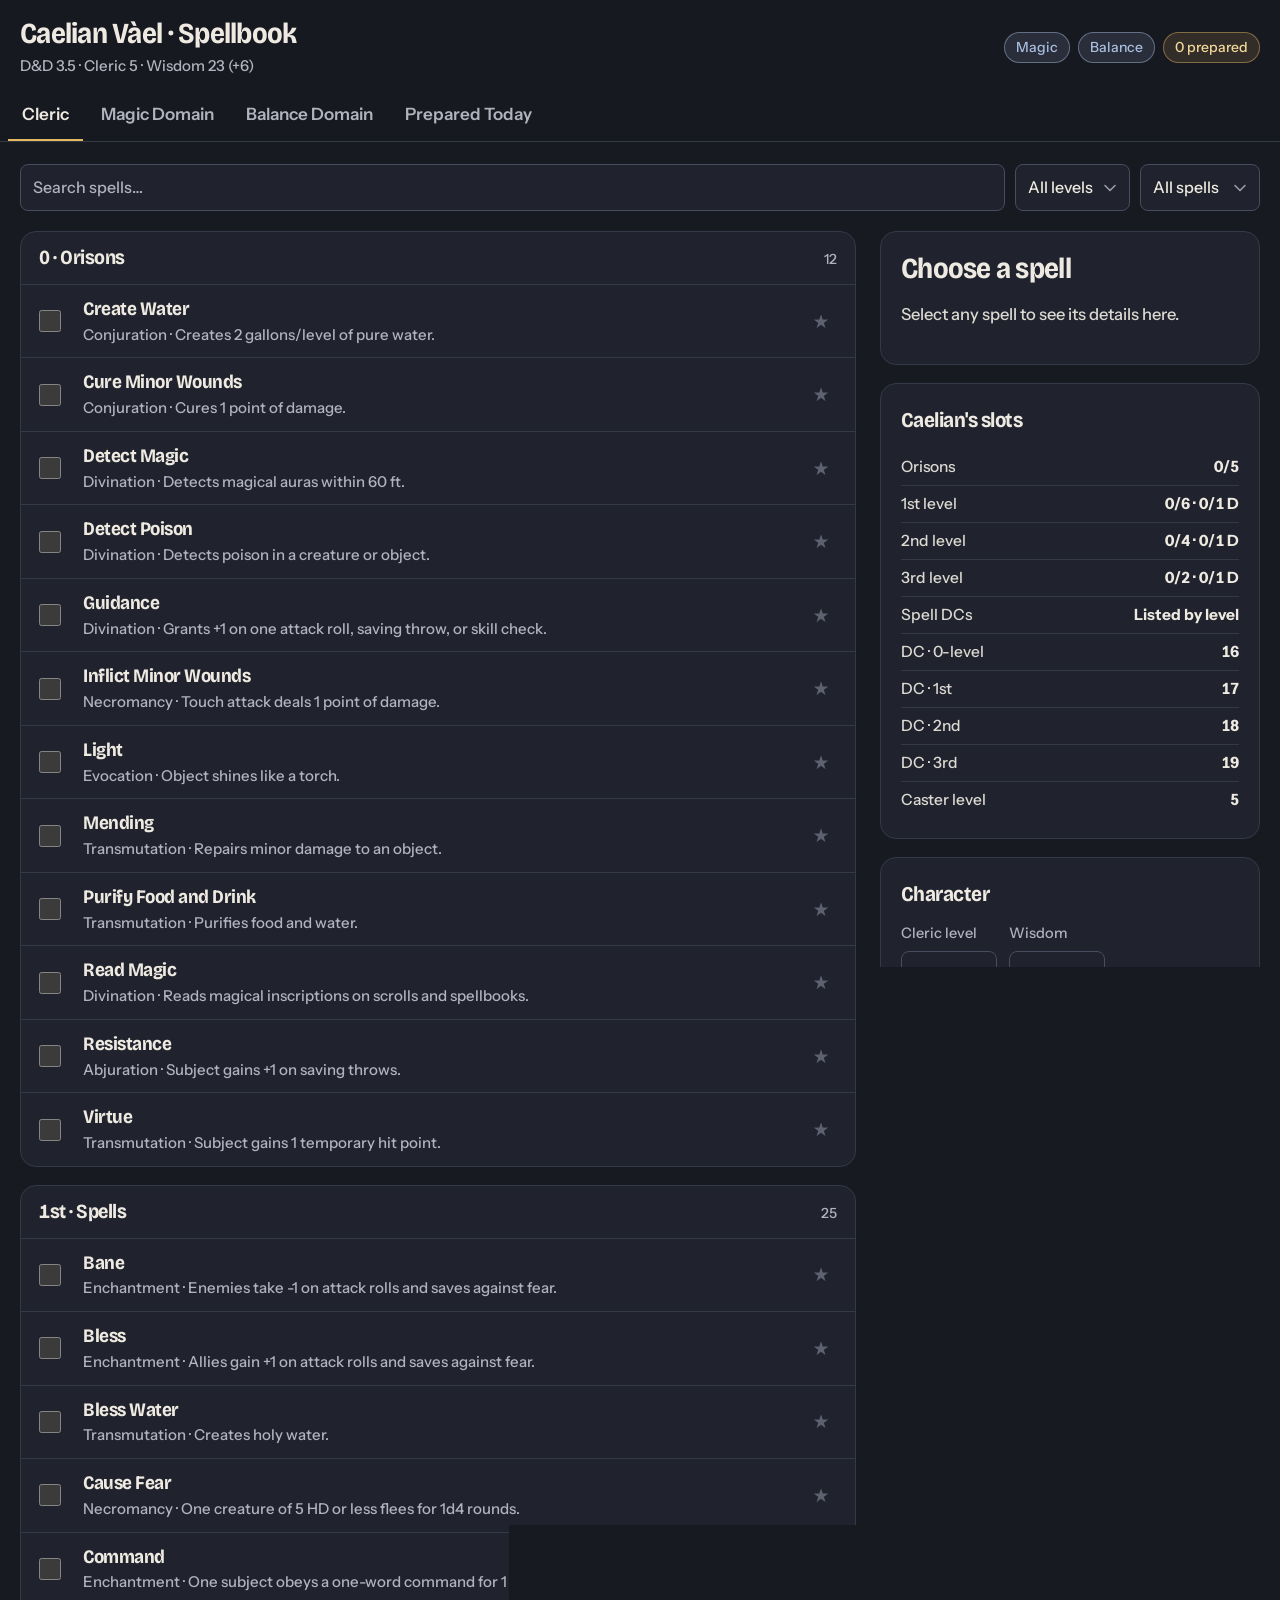
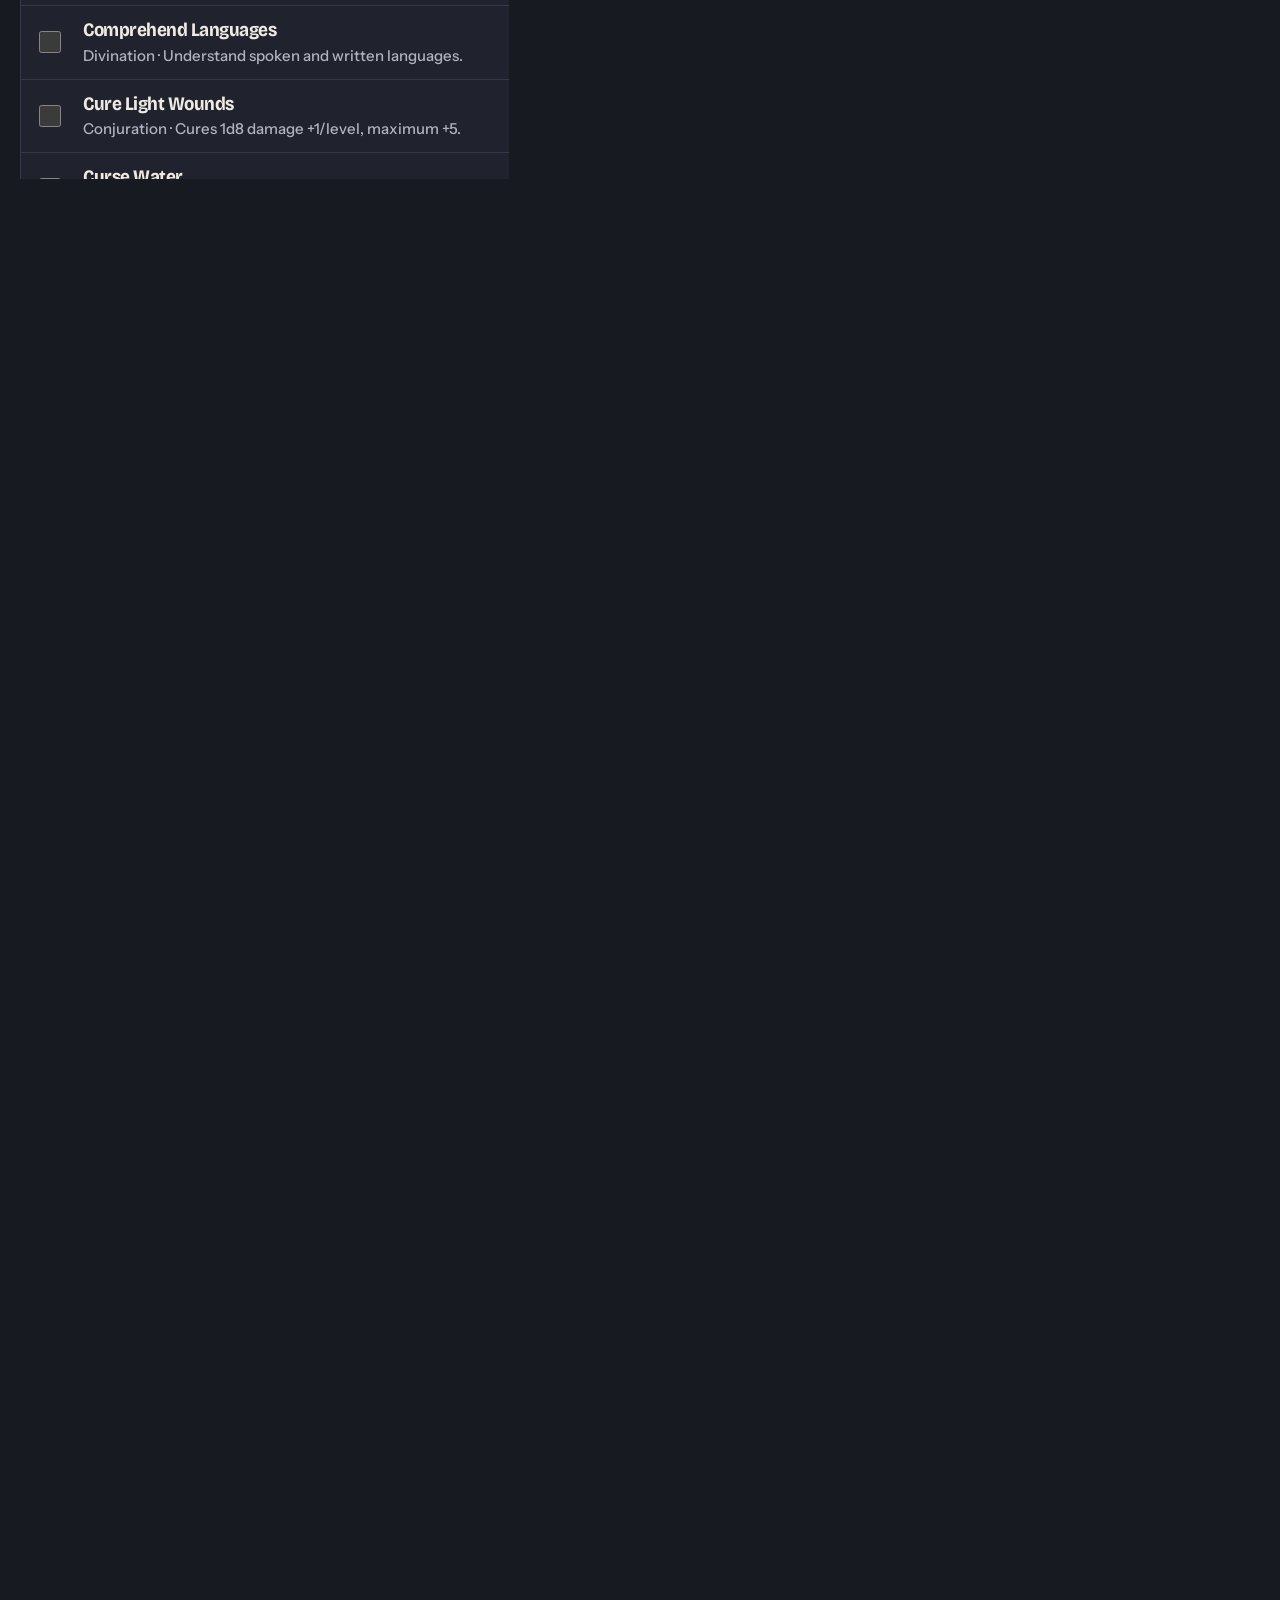
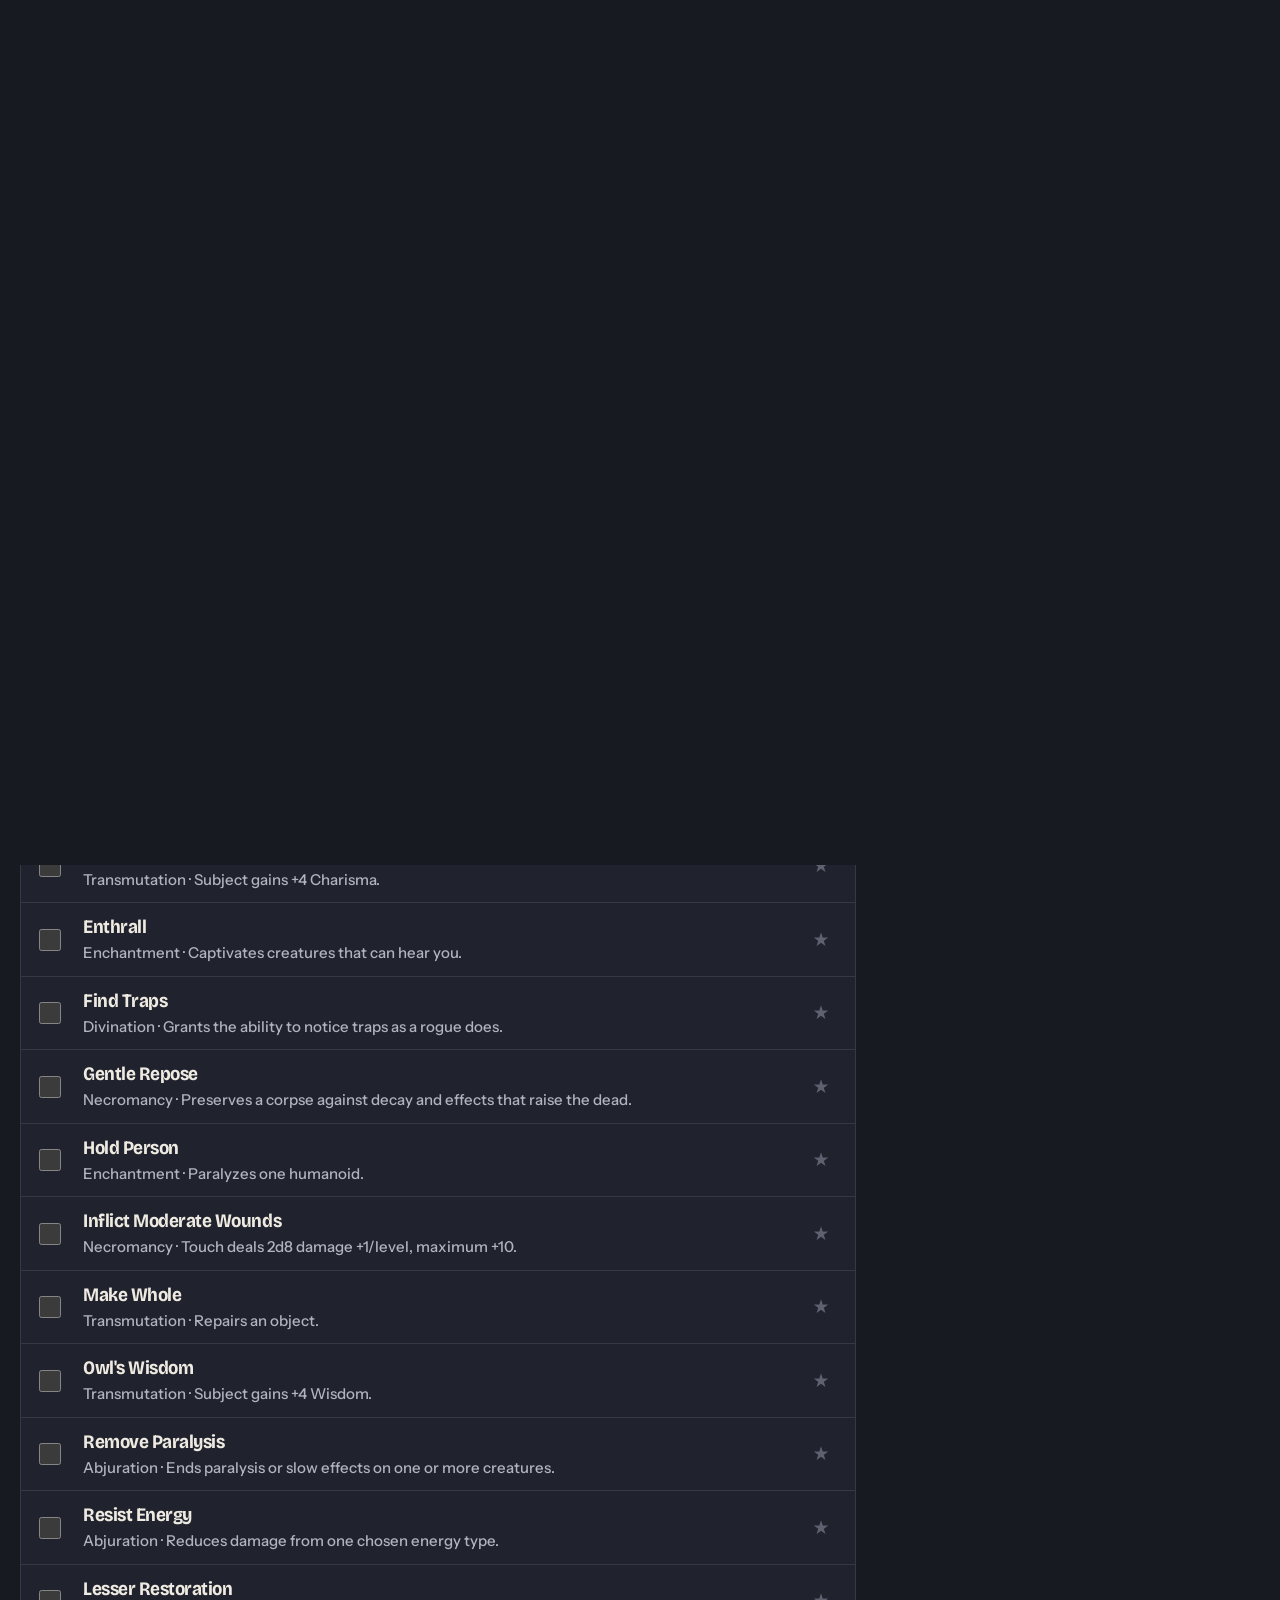
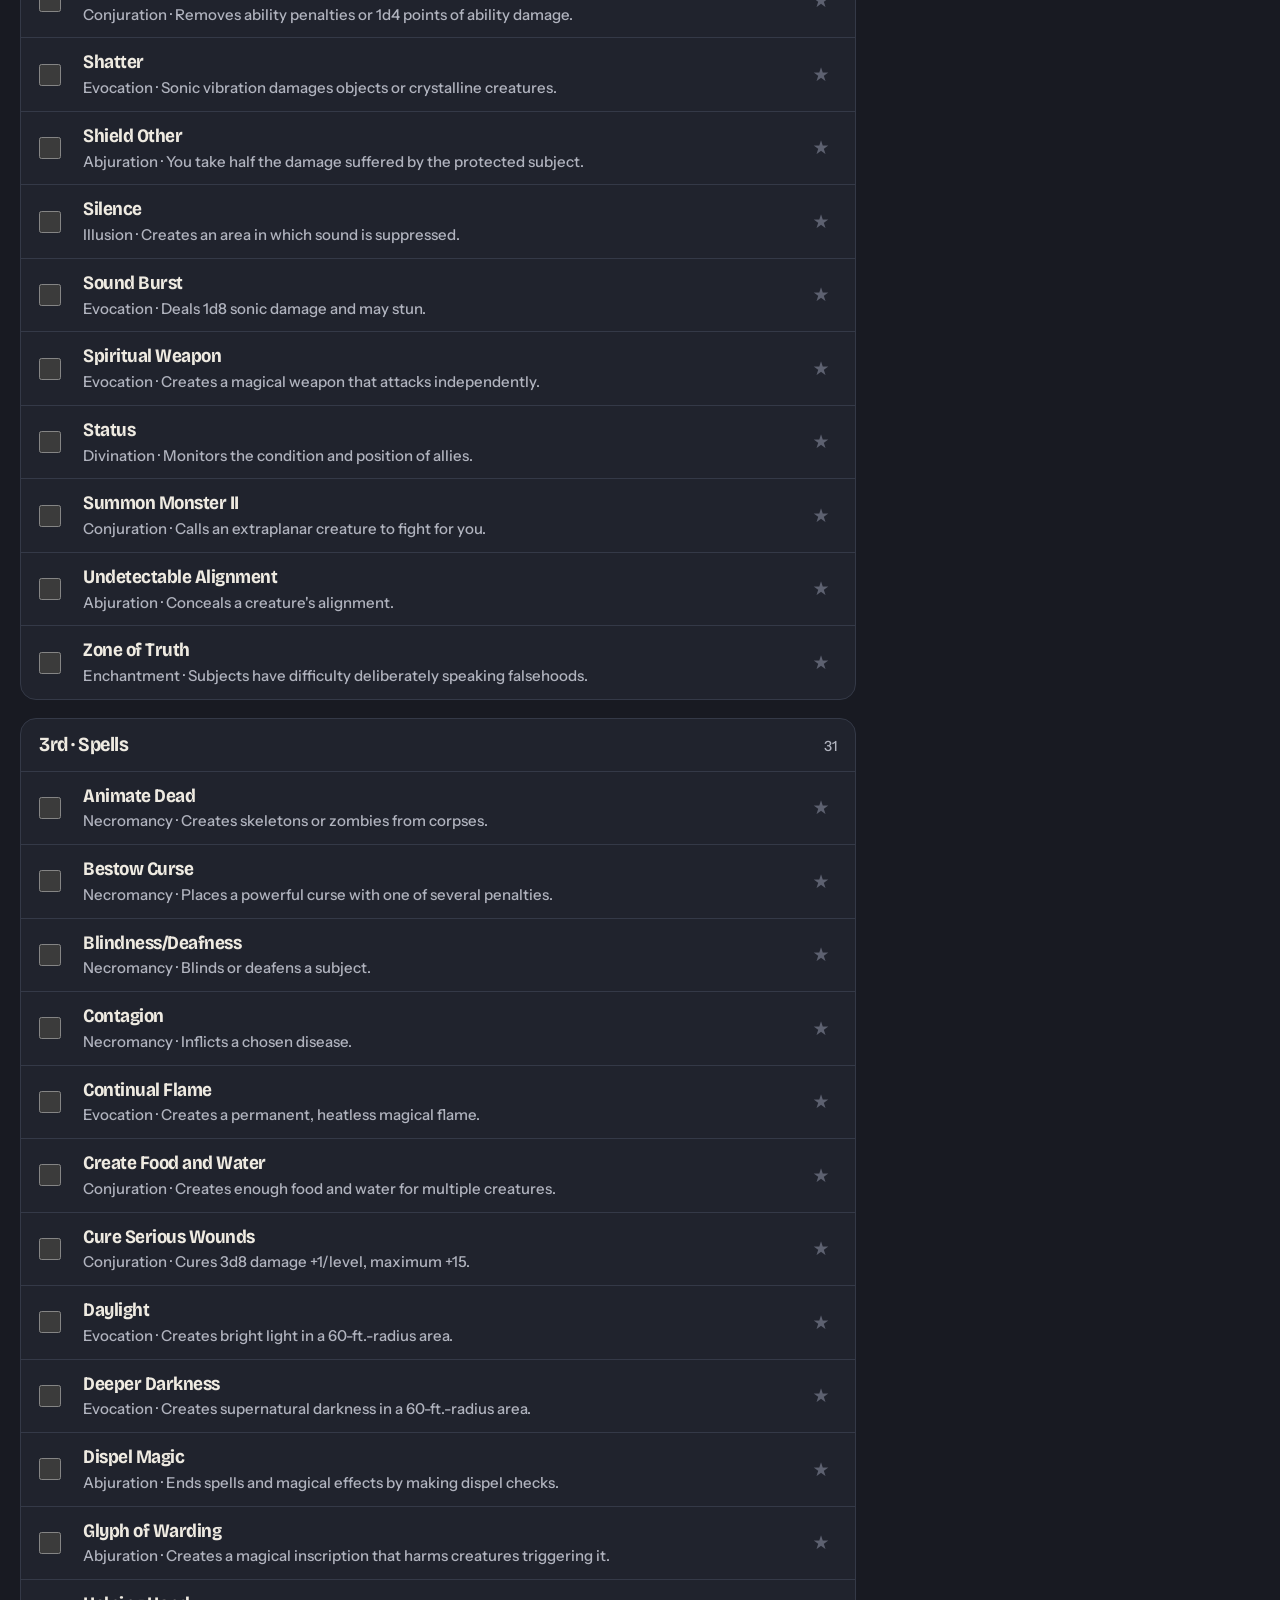
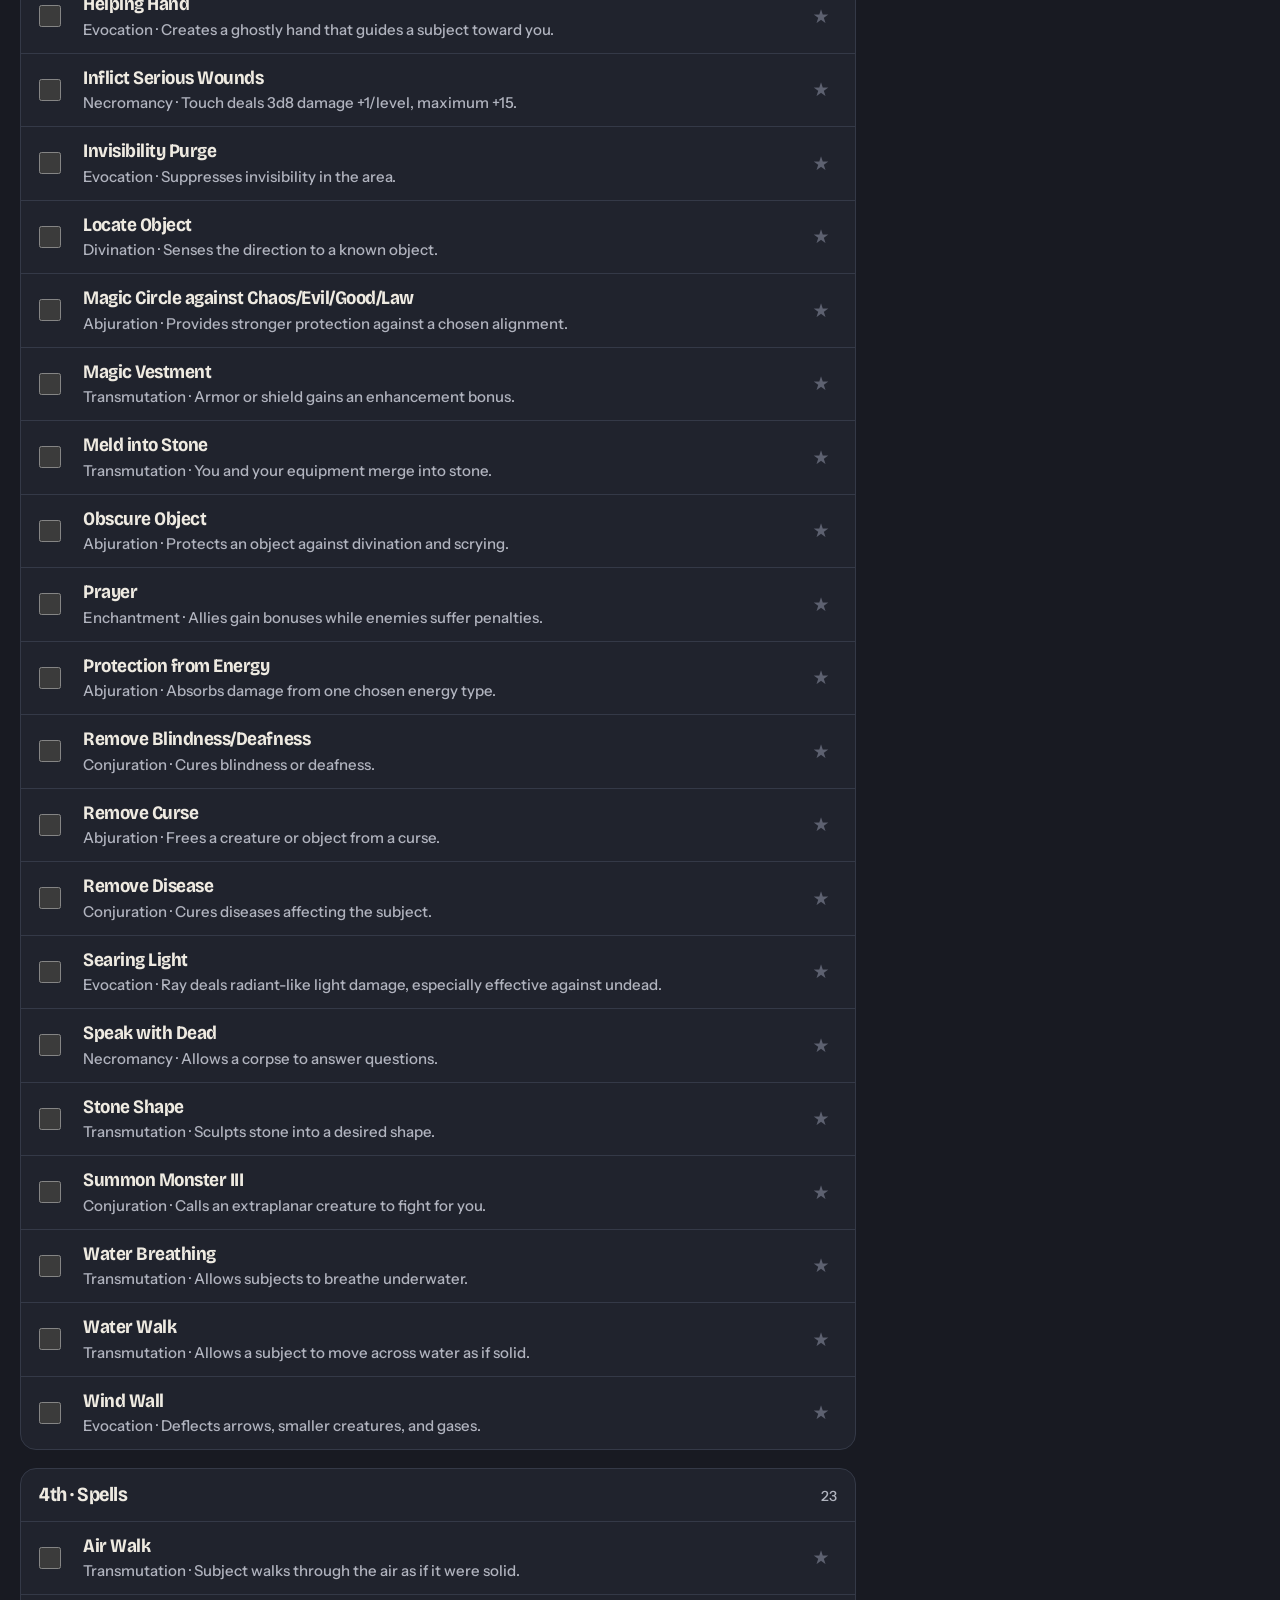
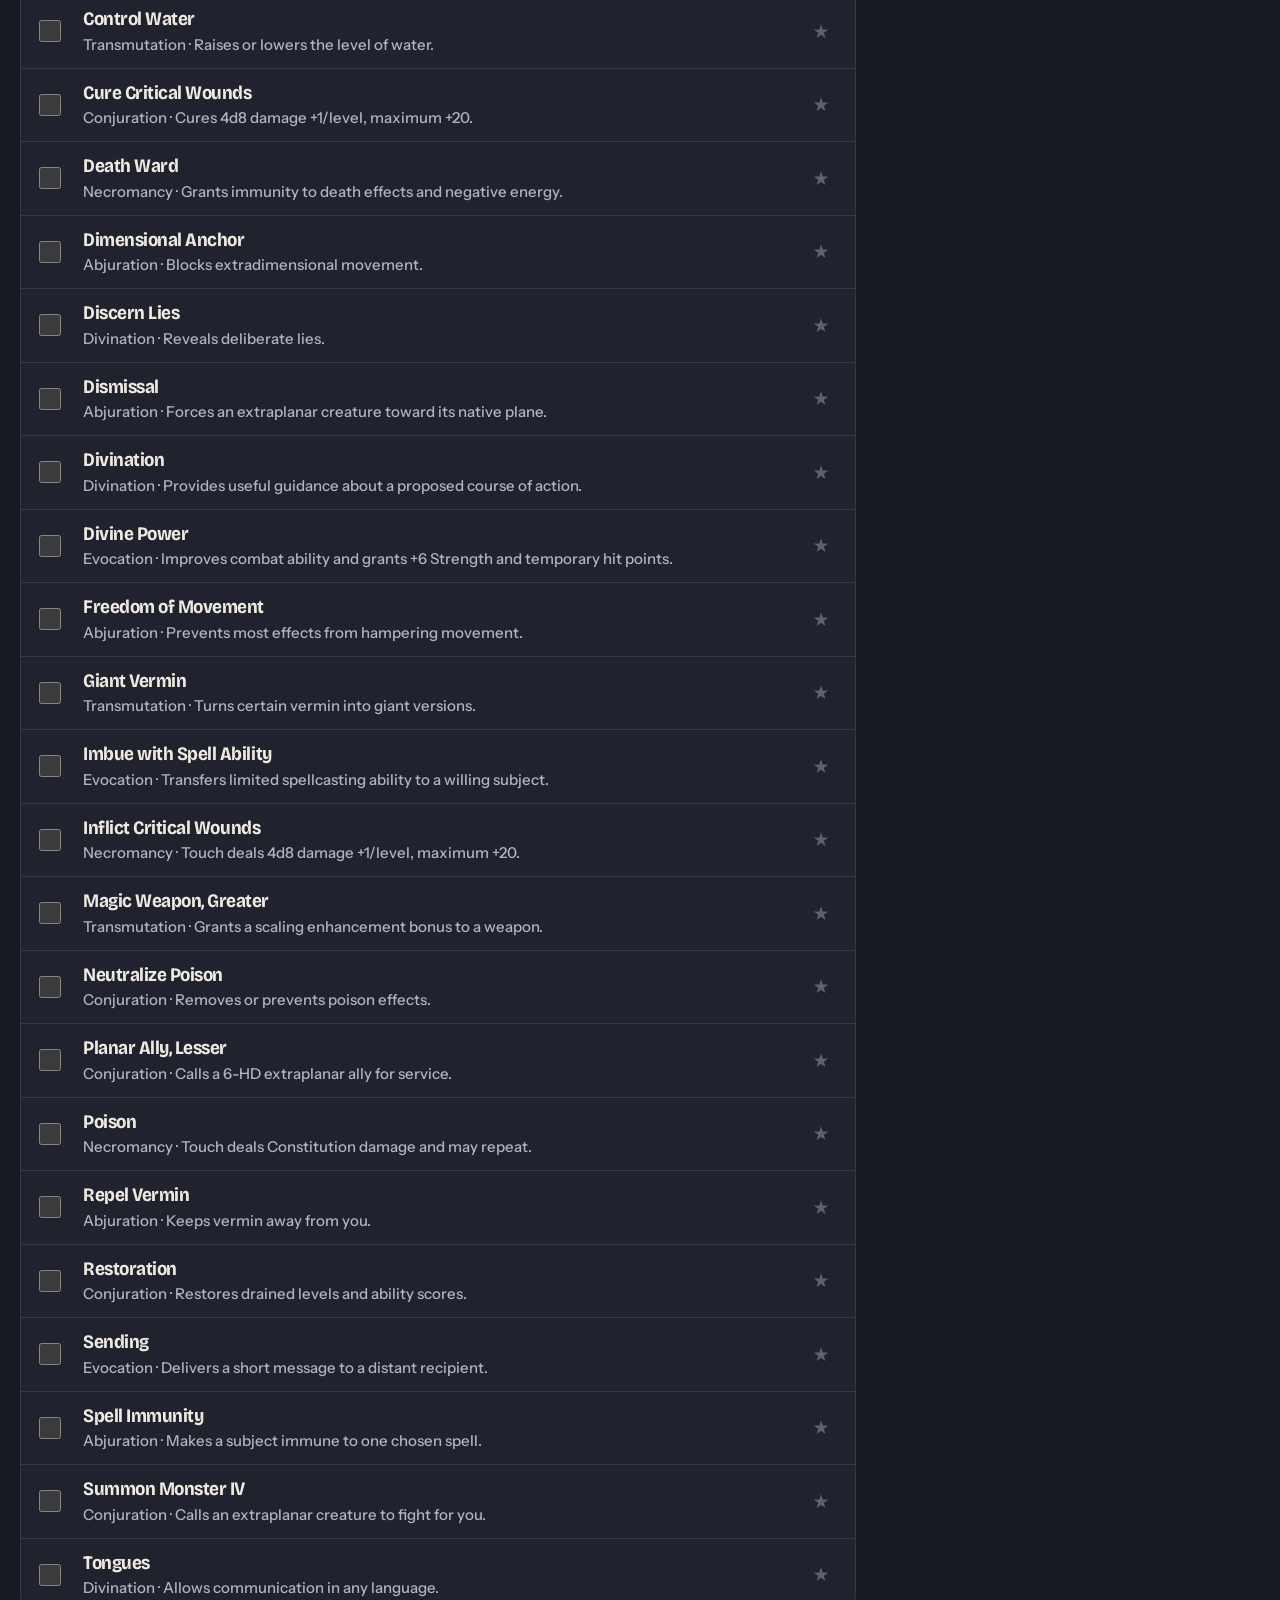
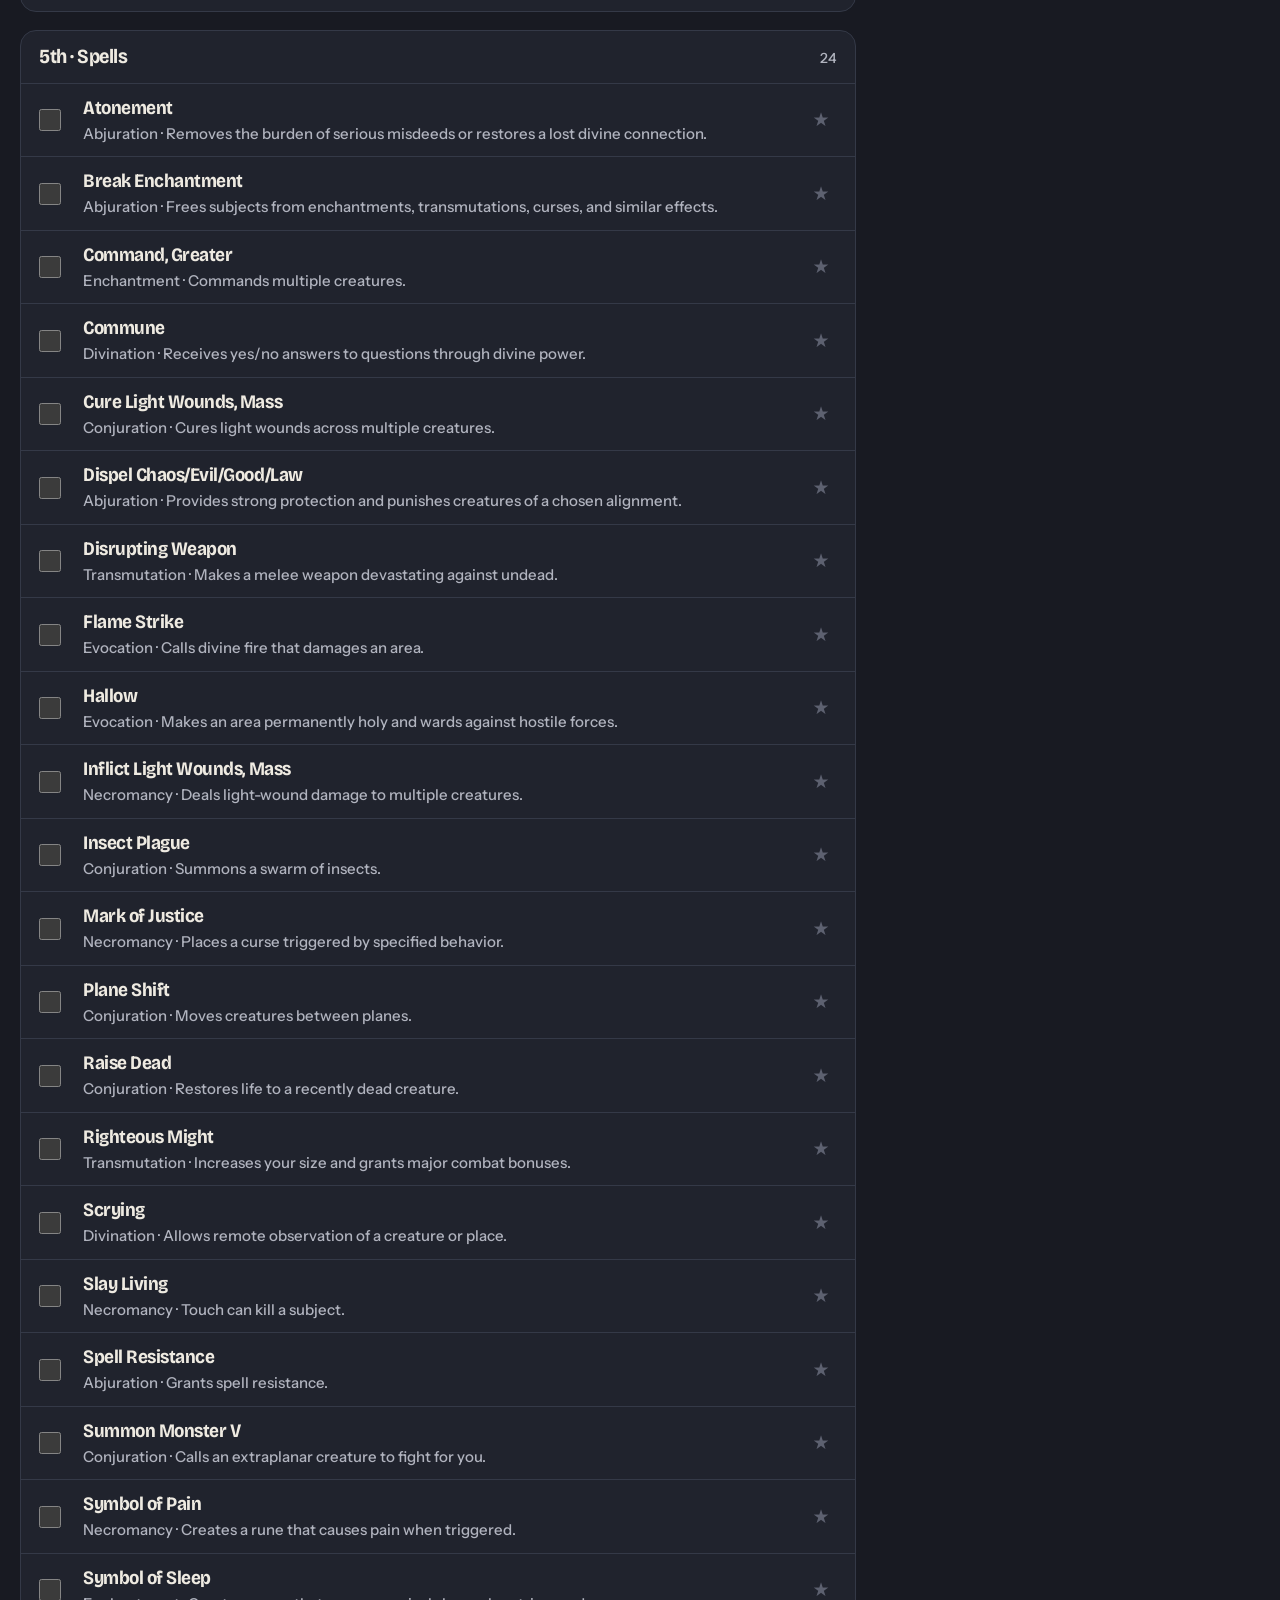
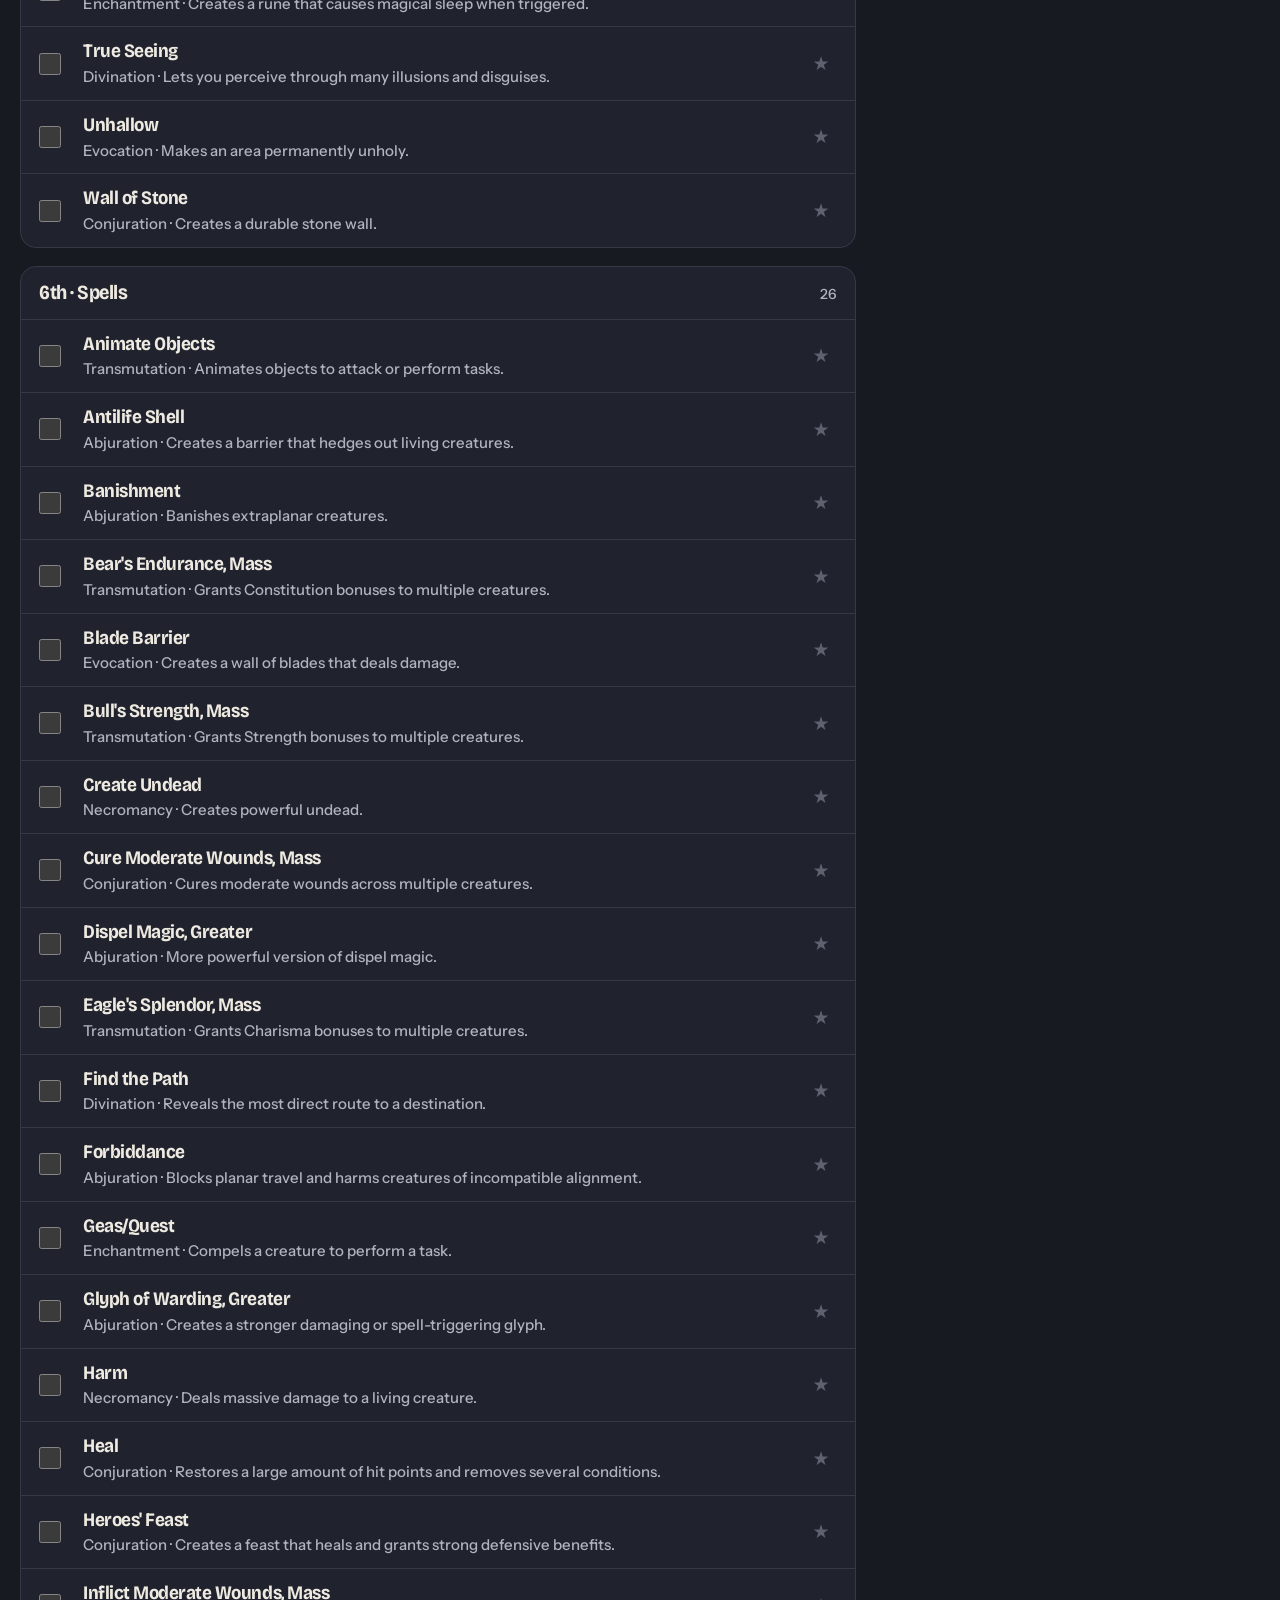
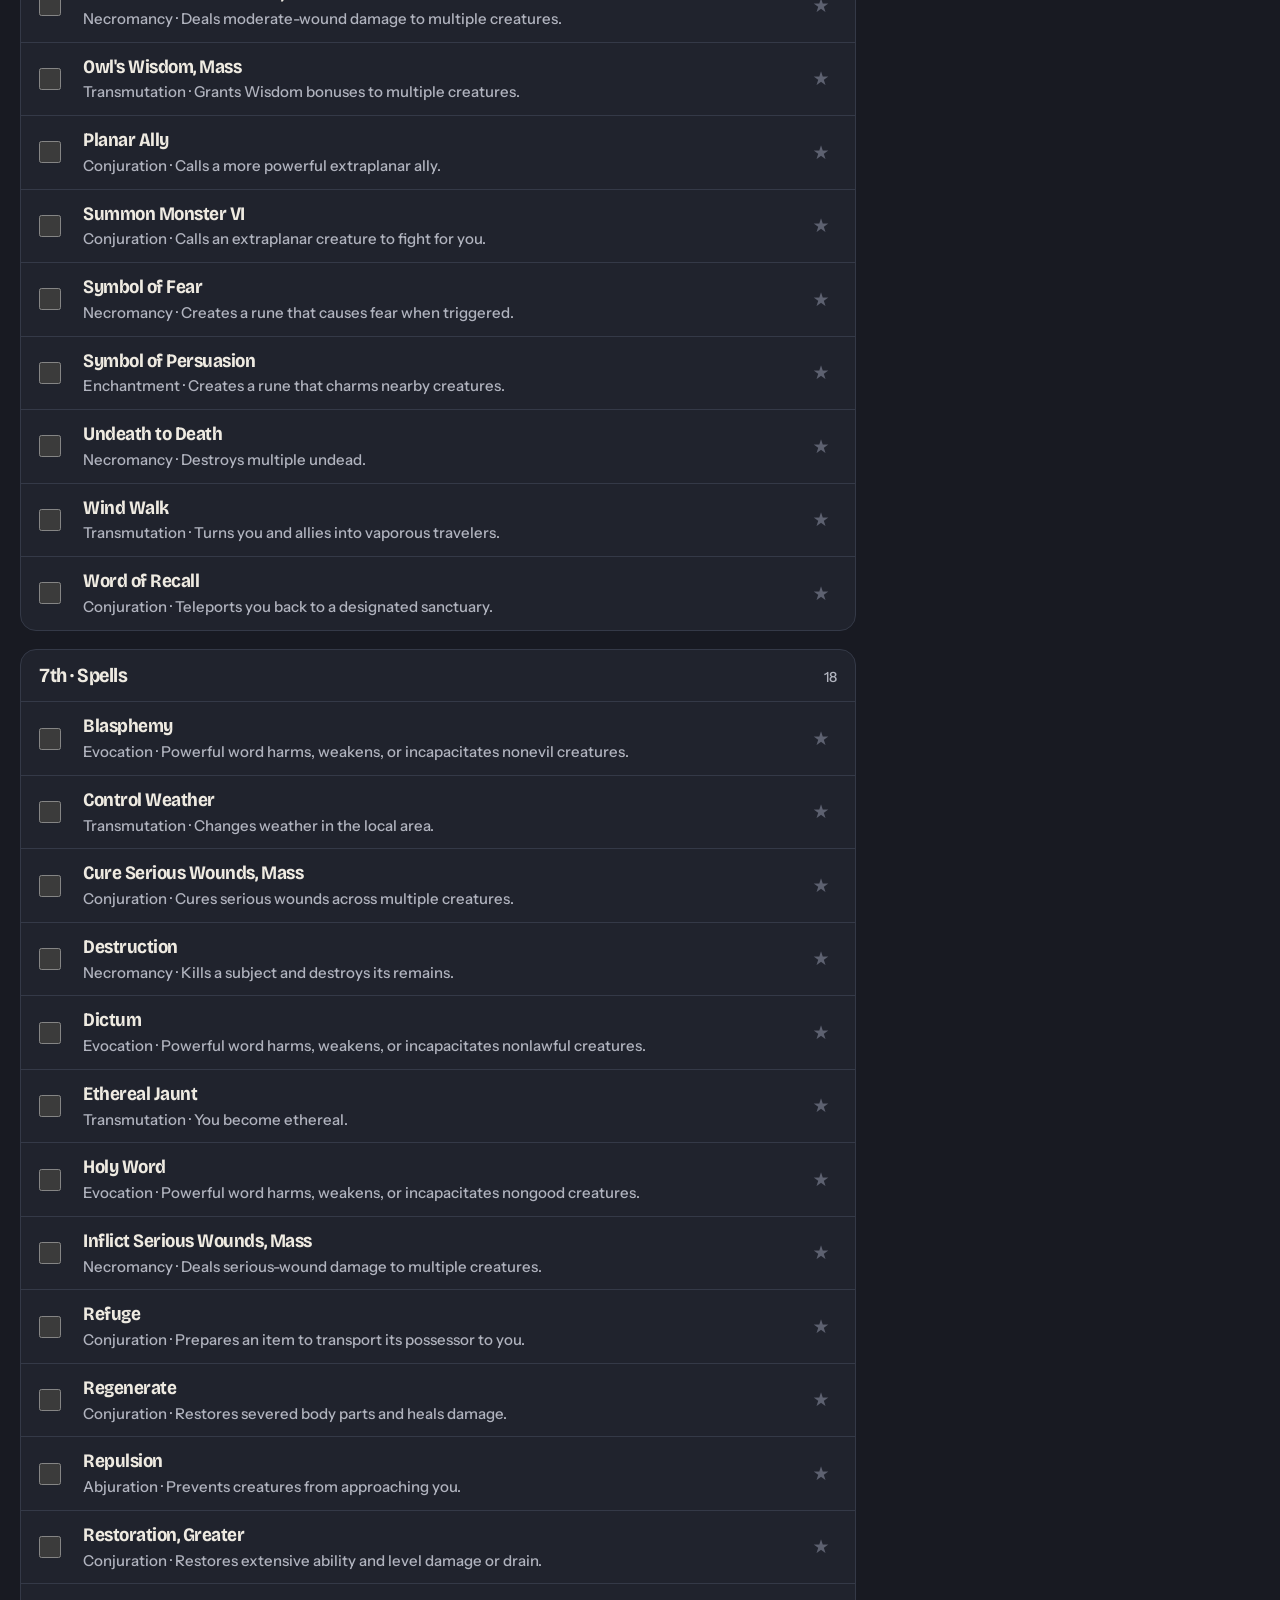
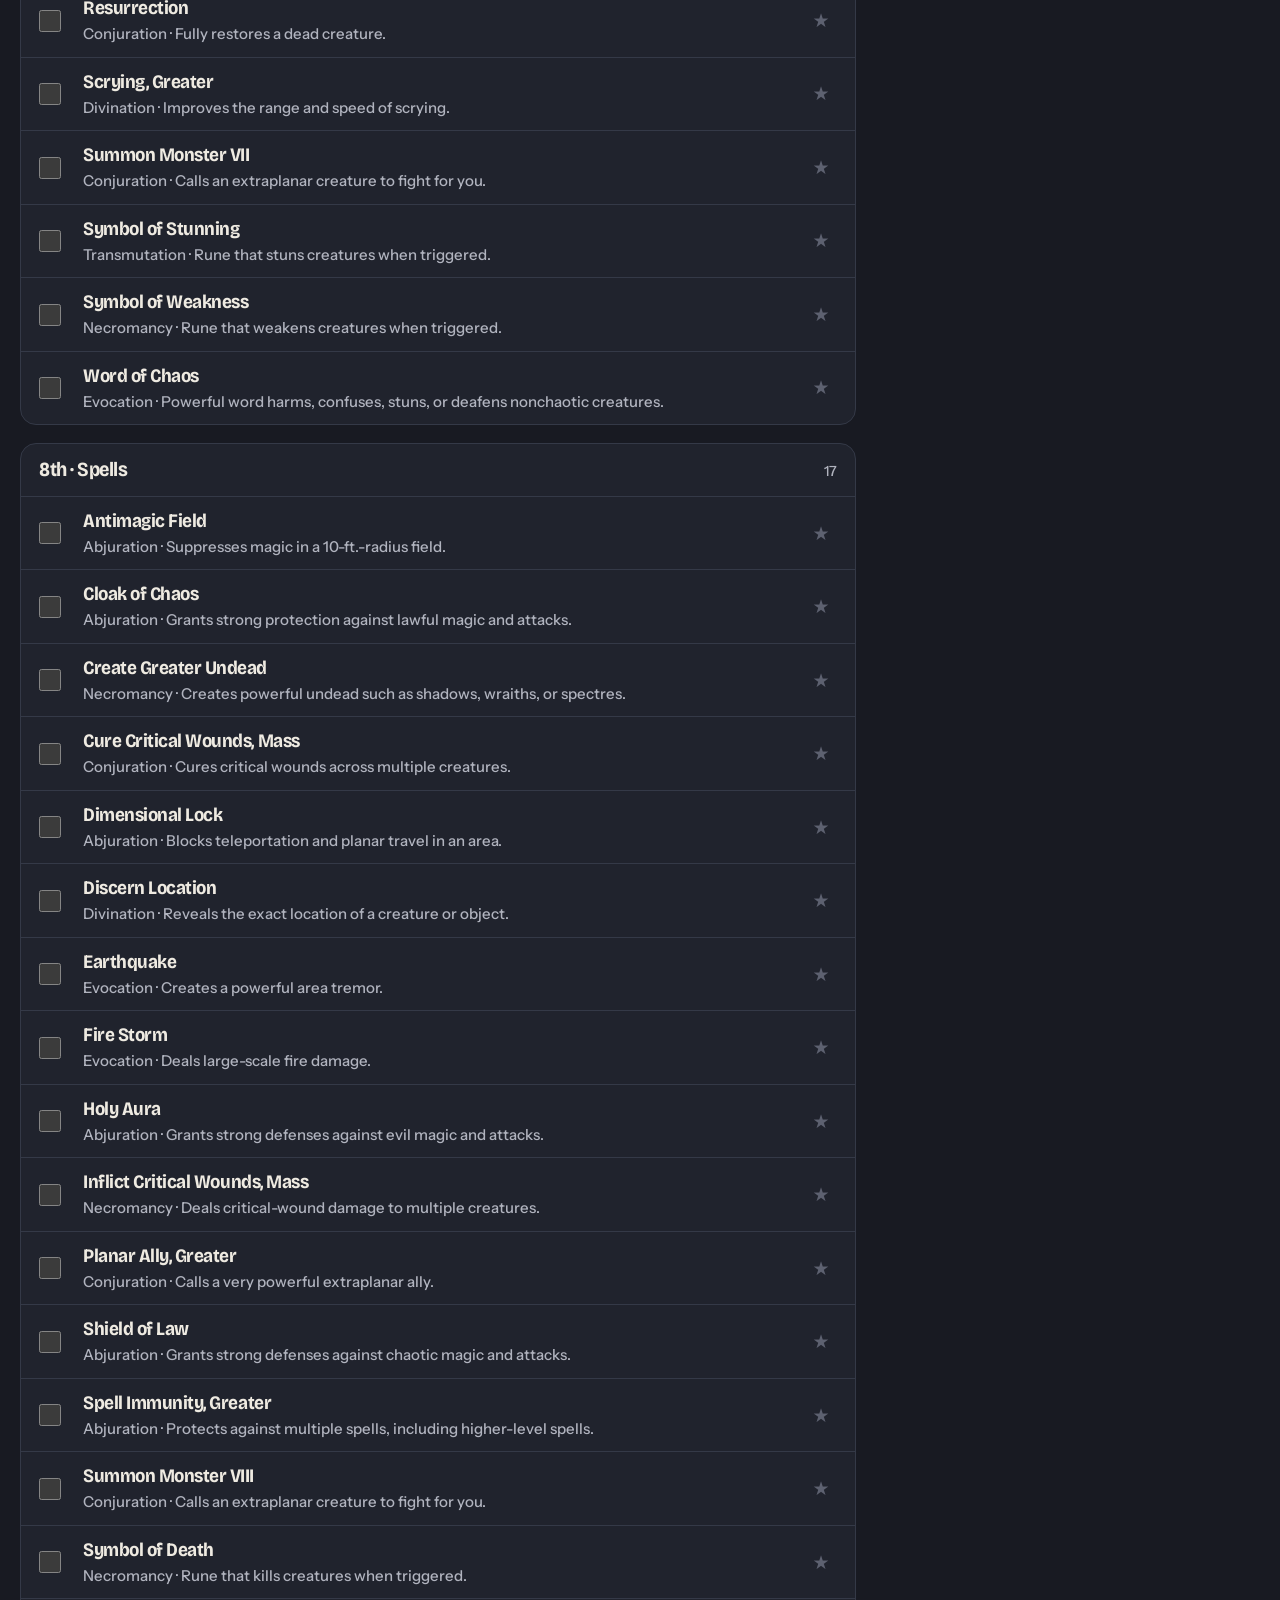
==== index.html @ cb9a8ce1 "New Font and Behaviour" ====
<!doctype html>
<html lang="en">
<head>
<meta charset="utf-8">
<meta name="theme-color" content="#181a22">
<meta name="viewport" content="width=device-width,initial-scale=1,viewport-fit=cover">
<title>Caelian Vàel · Cleric Spellbook</title>
<meta name="description" content="Caelian Vàel's D&D 3.5 Cleric spellbook.">
<link rel="preconnect" href="https://fonts.googleapis.com"><link rel="preconnect" href="https://fonts.gstatic.com" crossorigin><link rel="stylesheet" href="https://fonts.googleapis.com/css2?family=Bricolage+Grotesque:opsz,wdth,wght@12..96,75..100,500..800&family=Instrument+Sans:ital,wght@0,400..700;1,400..700&display=swap">
<link rel="stylesheet" href="css/styles.css?v=20260925-12">
<style>
.header-tools{align-items:center;justify-content:center;width:2.5rem;height:2.5rem;padding:0;line-height:1;}
.settings-icon{display:block;width:1.25rem;height:1.25rem;flex:0 0 auto;fill:currentColor;}
</style>
</head>
<body>
<header><div class="top">
<div class="title"><h1>Caelian Vàel · Spellbook</h1><p>D&D 3.5 · Cleric 5 · Wisdom 23 (+6)</p></div>
<div class="badges"><span class="badge">Magic</span><span class="badge">Balance</span><span class="badge" id="preparedBadge">0 prepared</span><button class="header-tools" id="mobileToolsButton" type="button" aria-label="Edit character and slots" aria-controls="mobileToolsDrawer" aria-expanded="false" title="Edit character and slots"><svg class="settings-icon" viewBox="0 0 24 24" aria-hidden="true" focusable="false"><path d="M19.43 12.98c.04-.32.07-.65.07-.98s-.02-.66-.07-.98l2.11-1.65a.5.5 0 0 0 .12-.64l-2-3.46a.5.5 0 0 0-.61-.22l-2.49 1a7.14 7.14 0 0 0-1.69-.98L14.5 2.42A.49.49 0 0 0 14.01 2h-4a.49.49 0 0 0-.49.42L9.14 5.07c-.61.25-1.17.59-1.69.98l-2.49-1a.49.49 0 0 0-.61.22l-2 3.46a.5.5 0 0 0 .12.64l2.11 1.65c-.04.32-.08.65-.08.98s.03.66.08.98l-2.11 1.65a.5.5 0 0 0-.12.64l2 3.46c.12.21.37.3.61.22l2.49-1c.52.4 1.08.73 1.69.98l.38 2.65c.04.24.25.42.49.42h4c.24 0 .45-.18.49-.42l.38-2.65c.61-.25 1.17-.58 1.69-.98l2.49 1c.23.08.49-.01.61-.22l2-3.46a.5.5 0 0 0-.12-.64l-2.11-1.65zM12 15.5A3.5 3.5 0 1 1 12 8a3.5 3.5 0 0 1 0 7.5z"/></svg></button></div>
</div>
<nav id="tabs" aria-label="Spellbook sections">
<button class="tab active" data-tab="cleric">Cleric</button><button class="tab" data-tab="magic">Magic Domain</button><button class="tab" data-tab="balance">Balance Domain</button><button class="tab" data-tab="today">Prepared Today</button>
</nav></header>
<main>
<div class="toolbar"><input id="search" class="search" type="search" aria-label="Search spells" placeholder="Search spells…"><select id="levelFilter" class="select" aria-label="Filter by spell level"><option value="all">All levels</option><option value="0">0</option><option value="1">1st</option><option value="2">2nd</option><option value="3">3rd</option><option value="4">4th</option><option value="5">5th</option><option value="6">6th</option><option value="7">7th</option><option value="8">8th</option><option value="9">9th</option></select><select id="preparedFilter" class="select" aria-label="Filter by preparation or favorites"><option value="all">All spells</option><option value="prepared">Prepared</option><option value="favorites">Favorites</option></select></div>
<div class="grid"><section id="content" class="levels" aria-live="polite"></section><aside><div class="detail" id="detail"><h2>Choose a spell</h2><p>Select any spell to see its details here.</p></div><div class="today"><h3>Caelian's slots</h3><div id="slots"></div></div>
<div class="settings"><h3>Character</h3><div class="settingsrow"><label>Cleric level <input id="charLevel" type="number" min="1" max="20" value="5"></label><label>Wisdom <input id="wis" type="number" min="1" max="40" value="23"></label></div><p class="meta">Domain slots are separate. At level 5, WIS 23 gives 0:5, 1:3+3 bonus+1 domain, 2:2+2 bonus+1 domain, 3:1+1 bonus+1 domain.</p><h3>Innate spells</h3><p class="meta section-note">Racial spell-like abilities, cast like spells.</p><div id="innateSpells"></div><h3>Domain powers</h3><p class="meta section-note">Granted powers from your Magic and Balance domains.</p><div id="domainPowers"></div></div></aside></div>
</main>
<div class="modal" id="modal"><div class="sheet" id="sheet"></div></div>
<div class="mobile-tools-backdrop" id="mobileToolsBackdrop"></div>
<section class="mobile-tools-drawer" id="mobileToolsDrawer" aria-label="Character and slot controls" aria-hidden="true"><header><h2>Character &amp; Slots</h2><button class="mobile-close" id="mobileToolsClose" type="button">Close</button></header><div class="today"><h3>Today’s slots</h3><div id="mobileSlots"></div></div><div class="settings"><h3>Character</h3><div class="settingsrow"><label>Cleric level <input id="mobileCharLevel" type="number" min="1" max="20" inputmode="numeric" value="5"></label><label>Wisdom <input id="mobileWis" type="number" min="1" max="60" inputmode="numeric" value="23"></label></div><p class="meta" id="mobileCharacterNote"></p><h3>Innate spells</h3><p class="meta section-note">Racial spell-like abilities, cast like spells.</p><div id="mobileInnateSpells"></div><h3>Domain powers</h3><p class="meta section-note">Granted powers from your Magic and Balance domains.</p><div id="mobileDomainPowers"></div></div></section>
<script src="js/spells.js?v=20260925-12"></script>
<script src="js/app.js?v=20260925-12"></script>
</body></html>
---- css/styles.css ----
/* Caelian Vàel · Spellbook — "dusk & daylight" theme
   Gold = Cleric spells / preparation. Silver-blue = domain spells (Magic, Balance). */
:root{
  color-scheme:dark;
  --bg:#181a22;--surface:#20232d;--surface-2:#282c38;--sunken:#1c1e27;
  --line:#343947;--line-strong:#474d5e;
  --ink:#eeeae1;--ink-2:#dcd9d2;--muted:#b0b3be;
  --gold:#e3b95f;--gold-ink:#f3d89a;--gold-soft:rgba(227,185,95,.13);--gold-line:rgba(227,185,95,.45);
  --silver:#a9bedf;--silver-soft:rgba(169,190,223,.13);--silver-line:rgba(169,190,223,.45);
  --red:#e8837a;--red-soft:rgba(232,131,122,.12);
  --serif:"Bricolage Grotesque",system-ui,-apple-system,"Segoe UI",sans-serif;
  --sans:"Instrument Sans",system-ui,-apple-system,"Segoe UI",sans-serif;
  --r-lg:16px;--r-md:12px;--r-sm:8px;
  --header-h:132px;
}
*{box-sizing:border-box}
[hidden]{display:none!important}
html,body{max-width:100%;overflow-x:hidden}
body{margin:0;background:var(--bg);color:var(--ink);font:500 16.5px/1.55 var(--sans);font-variant-numeric:lining-nums;-webkit-font-smoothing:antialiased;-webkit-text-size-adjust:100%}
button,input,select{font:inherit;color:inherit}
button{cursor:pointer}
button:disabled{cursor:not-allowed;opacity:.45}
:focus-visible{outline:2px solid var(--gold);outline-offset:2px;border-radius:6px}
h1,h2,h3{font-family:var(--serif);font-weight:700;letter-spacing:0}

/* ---------- Header ---------- */
header{position:sticky;top:0;z-index:5;background:rgba(24,26,34,.92);-webkit-backdrop-filter:blur(14px);backdrop-filter:blur(14px);border-bottom:1px solid var(--line);padding:18px 0 0}
.top{max-width:1280px;margin:auto;padding:0 20px;display:flex;gap:16px;align-items:center;justify-content:space-between}
.title,.badges,.levels,.spellrow>div{min-width:0}
.title h1{font-size:29px;line-height:1.1;margin:0}
.title p{margin:4px 0 0;color:var(--muted);font-size:15px}
.badges{display:flex;gap:8px;flex-wrap:wrap;align-items:center}
.badge{padding:4px 11px;border-radius:999px;font-size:14px;border:1px solid var(--silver-line);background:var(--silver-soft);color:var(--silver)}
#preparedBadge{border-color:var(--gold-line);background:var(--gold-soft);color:var(--gold-ink)}
.header-tools{display:none;border:1px solid var(--line-strong);background:var(--surface);color:var(--ink);border-radius:999px}

/* Tabs: underline colour tells you which list you are in */
nav{max-width:1280px;margin:14px auto 0;padding:0 8px;display:flex;gap:4px;overflow-x:auto;scrollbar-width:none}
nav::-webkit-scrollbar{display:none}
.tab{white-space:nowrap;border:0;border-bottom:2px solid transparent;background:none;color:var(--muted);padding:10px 14px 12px;font-size:17px;border-radius:0}
.tab:hover{color:var(--ink)}
.tab.active{color:var(--ink);border-bottom-color:var(--gold)}
.tab[data-tab="magic"].active,.tab[data-tab="balance"].active{border-bottom-color:var(--silver)}
.tab[data-tab="today"].active{border-bottom-color:var(--ink)}

/* ---------- Layout ---------- */
main{max-width:1280px;margin:22px auto 40px;padding:0 20px}
.grid{display:grid;grid-template-columns:minmax(0,1fr) 380px;gap:24px;align-items:start}
.toolbar{display:grid;grid-template-columns:1fr auto auto;gap:10px;margin-bottom:20px}
.search,.select,.settings input,.innate-field input{background:var(--surface);color:var(--ink);border:1px solid var(--line-strong);border-radius:var(--r-sm);padding:10px 12px;font-size:16px;min-height:44px}
.search::placeholder,.innate-field input::placeholder{color:var(--muted)}
.search:focus,.select:focus,.settings input:focus,.innate-field input:focus{outline:none;border-color:var(--gold);box-shadow:0 0 0 3px var(--gold-soft)}
.select{-webkit-appearance:none;appearance:none;padding-right:36px;background-image:url("data:image/svg+xml,%3Csvg xmlns='http://www.w3.org/2000/svg' width='12' height='8' viewBox='0 0 12 8'%3E%3Cpath d='M1 1.5l5 5 5-5' fill='none' stroke='%239a9ba6' stroke-width='1.6' stroke-linecap='round' stroke-linejoin='round'/%3E%3C/svg%3E");background-repeat:no-repeat;background-position:right 13px center}
.select option,.select optgroup{background:var(--surface);color:var(--ink)}

/* ---------- Spell list ---------- */
.levels{display:grid;gap:18px;align-content:start}
.level{background:var(--surface);border:1px solid var(--line);border-radius:var(--r-lg);overflow:hidden}
.levelhead{display:flex;align-items:baseline;justify-content:space-between;gap:12px;padding:13px 18px;border-bottom:1px solid var(--line)}
.levelhead strong{font:700 20px/1.2 var(--serif);color:var(--ink)}
.count{color:var(--muted);font-size:14px;font-family:var(--sans);font-weight:400}
.spellrow{position:relative;display:grid;grid-template-columns:32px minmax(0,1fr) 40px;gap:12px;align-items:center;padding:12px 14px 12px 18px;border-bottom:1px solid var(--line);cursor:pointer}
.spellrow:last-child{border-bottom:0}
.spellrow:hover{background:var(--surface-2)}
.spellrow:has(.check:checked){background:var(--gold-soft)}
.spellrow:has(.check:checked)::before{content:"";position:absolute;left:0;top:10px;bottom:10px;width:3px;border-radius:0 3px 3px 0;background:var(--gold)}
.check{width:22px;height:22px;margin:0;accent-color:var(--gold);cursor:pointer}
.spellname{font:700 19px/1.25 var(--serif);color:var(--ink)}
.meta{font-size:14.5px;line-height:1.4;color:var(--muted);margin-top:3px}
.spellname,.meta{overflow-wrap:anywhere}
.star{width:40px;height:40px;display:grid;place-items:center;background:none;border:0;border-radius:999px;color:#5d6170;font-size:19px}
.star:hover{background:var(--surface-2);color:var(--ink-2)}
.star.on{color:var(--gold)}
.empty{color:var(--muted);padding:28px 20px;text-align:center;background:var(--surface);border:1px dashed var(--line-strong);border-radius:var(--r-lg)}

/* ---------- Side panel & spell detail ---------- */
aside{position:sticky;top:calc(var(--header-h) + 16px);max-height:calc(100vh - var(--header-h) - 32px);overflow-y:auto;overscroll-behavior:contain;display:grid;gap:18px;scrollbar-width:thin;scrollbar-color:var(--line-strong) transparent}
.detail,.today,.settings{background:var(--surface);border:1px solid var(--line);border-radius:var(--r-lg);padding:20px}
.today,.settings{margin:0}
.detail h2{font-size:29px;line-height:1.15;margin:0 44px 4px 0}
.detail>p,.sheet>p{color:var(--ink-2);max-width:68ch}
.source{color:var(--gold-ink);font-size:15px;font-style:italic}
.detail h3,.sheet h3{font-size:20px;margin:22px 0 8px;color:var(--ink)}
.facts{display:grid;grid-template-columns:repeat(2,minmax(0,1fr));gap:1px;margin:12px 0;background:var(--line);border:1px solid var(--line);border-radius:var(--r-md);overflow:hidden}
.fact{background:var(--sunken);padding:10px 12px;font-size:15.5px;color:var(--ink);line-height:1.4}
.fact b{display:block;font-size:13.5px;font-weight:400;color:var(--muted);margin-bottom:2px}
.ruletext{white-space:pre-line;background:var(--sunken);border:1px solid var(--line);border-radius:var(--r-md);padding:14px 16px;color:var(--ink);line-height:1.65;max-width:none}
.note{border-left:3px solid var(--gold);padding:10px 14px;background:var(--gold-soft);border-radius:0 var(--r-sm) var(--r-sm) 0;color:var(--ink);font-size:15.5px;margin:14px 0}
.reference{display:inline-flex;gap:6px;align-items:center;margin-top:10px;color:var(--silver);font-weight:700;text-decoration:none;border-bottom:1px solid var(--silver-line)}
.reference:hover{color:var(--ink);border-bottom-color:var(--ink)}
.statusline{margin:8px 0 0;color:var(--muted);font-size:14.5px}
.close{float:right;width:36px;height:36px;border:1px solid var(--line-strong);background:var(--surface-2);color:var(--ink);border-radius:999px;font-size:20px;line-height:1;padding:0}

.today h3,.settings h3{font-size:21px;margin:0 0 12px}
.settings h3+.settingsrow{margin-top:0}
.settings h3:not(:first-child){margin-top:22px;padding-top:18px;border-top:1px solid var(--line)}
.slotline{display:flex;justify-content:space-between;gap:12px;color:var(--ink-2);padding:6px 0;font-size:15.5px;border-bottom:1px solid var(--line)}
.slotline:last-child{border-bottom:0}
.slotline b{color:var(--ink);font-variant-numeric:lining-nums tabular-nums}
.settingsrow{display:flex;gap:12px;align-items:flex-end;flex-wrap:wrap}
.settingsrow label{display:flex;flex-direction:column;gap:6px;font-size:14.5px;color:var(--muted)}
.settings input{width:96px}
.settings .meta{margin-top:12px}

/* ---------- Buttons ---------- */
.actionrow{display:flex;gap:8px;flex-wrap:wrap;margin:16px 0}
.action{min-height:40px;border:1px solid var(--gold);background:var(--gold);color:#1f1a0e;font-weight:700;padding:8px 16px;border-radius:999px;font-size:15.5px}
.action:hover:not(:disabled){background:var(--gold-ink);border-color:var(--gold-ink)}
.action.secondary{border-color:var(--line-strong);background:transparent;color:var(--ink);font-weight:400}
.action.secondary:hover:not(:disabled){background:var(--surface-2);border-color:var(--muted)}

/* ---------- Modal ---------- */
.modal{display:none;position:fixed;inset:0;background:rgba(10,11,16,.7);z-index:20;padding:24px;align-items:center;justify-content:center}
.modal.show{display:flex}
.sheet{width:min(720px,100%);max-height:88vh;overflow:auto;background:var(--surface);border:1px solid var(--line-strong);border-radius:20px;padding:26px 28px;box-shadow:0 30px 80px rgba(0,0,0,.5)}
.sheet h2{font-size:36px;line-height:1.1;margin:0 48px 6px 0}

/* ---------- Prepared Today ---------- */
.prepared-intro{color:var(--muted);margin:0 0 18px;max-width:70ch}
.summarygrid{display:grid;grid-template-columns:repeat(3,minmax(0,1fr));gap:12px;margin-bottom:18px}
.summarycard{background:var(--surface);border:1px solid var(--line);border-radius:var(--r-md);padding:14px 16px}
.summarycard b{display:block;font:600 26px/1.1 var(--serif);color:var(--ink);font-variant-numeric:lining-nums tabular-nums}
.summarycard span{display:block;color:var(--muted);font-size:14.5px;margin-top:4px}
.dc-panel{background:var(--surface);border:1px solid var(--line);border-radius:var(--r-lg);padding:18px;margin:18px 0}
.dc-panel h3{font-size:18px;margin:0 0 12px}
.dc-grid{display:grid;grid-template-columns:repeat(auto-fill,minmax(110px,1fr));gap:8px}
.dc-item{display:flex;flex-direction:column;gap:4px;padding:10px 12px;border-radius:var(--r-sm);background:var(--sunken)}
.dc-item span{color:var(--muted);font-size:14.5px}
.dc-item span,.dc-item b{white-space:nowrap}
.dc-item b{font:600 22px/1 var(--serif);color:var(--gold-ink);font-variant-numeric:lining-nums tabular-nums}
.slotgrid{display:grid;grid-template-columns:repeat(auto-fill,minmax(170px,1fr));gap:10px;margin:18px 0}
.slotcard{background:var(--surface);border:1px solid var(--line);border-radius:var(--r-md);padding:14px 16px}
.slotcard h3{font-size:18px;margin:0 0 4px;color:var(--ink)}
.slotcard p{margin:0;color:var(--muted);font-size:14.5px}
.slotcard .used{font:600 22px/1.2 var(--serif);color:var(--ink);margin-top:8px;font-variant-numeric:lining-nums tabular-nums}
.slotcard.over{border-color:var(--red);background:var(--red-soft)}
.slotcard.over .used{color:var(--red)}
.bookmark-note{display:flex;gap:10px;align-items:flex-start;margin:0 0 14px;padding:12px 14px;background:var(--sunken);border:1px solid var(--line);border-radius:var(--r-md);color:var(--ink-2);font-size:15.5px}
.bookmark-note strong{color:var(--gold)}
.warning{margin:14px 0;padding:12px 14px;border-radius:var(--r-md);border:1px solid var(--red);background:var(--red-soft);color:#ffd2cc}
section>h3{font-size:19px;margin:26px 0 6px}

/* ---------- Innate spells ---------- */
.innate-card{display:flex;flex-direction:column;gap:10px;margin-bottom:12px;background:var(--sunken)}
#todayInnate .slotgrid{grid-template-columns:repeat(auto-fill,minmax(260px,1fr))}
.slotgrid .innate-card{margin-bottom:0;background:var(--surface)}
.innate-card .actionrow{margin:4px 0 0}
.innate-field{display:flex;flex-direction:column;gap:6px;font-size:14.5px;color:var(--muted)}
.settings .innate-field input[type="text"],.innate-field input[type="text"],.innate-field .select{width:100%}
.settings .innate-field input[type="number"]{width:96px}
.innate-field .select+input{margin-top:6px}

/* ---------- Character & slots drawer ---------- */
.mobile-tools-backdrop,.mobile-tools-drawer{display:none}
.mobile-tools-drawer header{position:static;display:flex;align-items:center;justify-content:space-between;background:none;border:0;padding:0 0 16px;-webkit-backdrop-filter:none;backdrop-filter:none}
.mobile-tools-drawer h2{font-size:24px;margin:0}
.mobile-tools-drawer .settings{margin-top:14px}
.mobile-tools-drawer .today,.mobile-tools-drawer .settings{padding:16px}
.mobile-close{min-height:40px;border:1px solid var(--line-strong);background:var(--surface-2);color:var(--ink);border-radius:999px;padding:6px 16px}

/* Side panel only when there is real room for it */
@media (min-width:1101px){
  .header-tools{display:none}
  .mobile-tools-backdrop,.mobile-tools-drawer{display:none!important}
}
/* Narrow desktop / tablet: full-width list, Character & Slots as a right-hand drawer */
@media (min-width:801px) and (max-width:1100px){
  .grid{grid-template-columns:minmax(0,1fr)}
  aside{display:none}
  .header-tools{display:inline-flex}
  .mobile-tools-backdrop{display:block;position:fixed;z-index:17;inset:0;background:rgba(10,11,16,.55);opacity:0;pointer-events:none;transition:opacity .2s}
  .mobile-tools-backdrop.show{opacity:1;pointer-events:auto}
  .mobile-tools-drawer{display:block;position:fixed;z-index:18;top:0;right:0;bottom:0;width:min(420px,90vw);background:var(--bg);border-left:1px solid var(--line-strong);box-shadow:-20px 0 60px rgba(0,0,0,.4);padding:22px 18px;overflow:auto;transform:translateX(105%);transition:transform .25s ease}
  .mobile-tools-drawer.show{transform:translateX(0)}
}

@media (max-width:800px){
  :root{--header-h:0px}
  body{font-size:17px}
  header{padding:14px 0 0}
  .top{position:relative;display:block;padding:0 64px 0 16px}
  .title h1{font-size:25px}
  .title p{font-size:14px}
  .badges{position:absolute;top:0;right:16px;flex-wrap:nowrap}
  .badges .badge{display:none}
  .header-tools{display:inline-flex}
  nav{display:grid;grid-template-columns:repeat(4,minmax(0,1fr));gap:0;margin-top:10px;padding:0 8px}
  .tab{white-space:normal;min-height:44px;padding:8px 4px 10px;font-size:15.5px;line-height:1.2;text-align:center}
  main{padding:0 12px;margin-top:16px}
  .grid{grid-template-columns:1fr}
  aside{display:none}
  .toolbar{grid-template-columns:1fr 1fr}
  .toolbar .search{grid-column:1/-1}
  .levelhead{padding:12px 14px}
  .spellrow{grid-template-columns:28px minmax(0,1fr) 40px;gap:10px;padding:12px 10px 12px 14px}
  .summarygrid{grid-template-columns:repeat(3,minmax(0,1fr));gap:8px}
  .summarycard{padding:12px}
  .summarycard b{font-size:21px}
  .slotgrid{grid-template-columns:repeat(2,minmax(0,1fr))}
  .facts{grid-template-columns:1fr 1fr}
  .modal{padding:0;align-items:flex-end}
  .sheet{border-radius:20px 20px 0 0;max-height:92vh;padding:22px 18px calc(24px + env(safe-area-inset-bottom))}
  .sheet h2{font-size:31px}
  .mobile-tools-backdrop{display:block;position:fixed;z-index:17;inset:0;background:rgba(10,11,16,.65);opacity:0;pointer-events:none;transition:opacity .2s}
  .mobile-tools-backdrop.show{opacity:1;pointer-events:auto}
  .mobile-tools-drawer{display:block;position:fixed;z-index:18;inset:auto 0 0;background:var(--bg);border-top:1px solid var(--line-strong);border-radius:20px 20px 0 0;padding:18px 14px calc(22px + env(safe-area-inset-bottom));max-height:min(85vh,720px);overflow:auto;transform:translateY(110%);transition:transform .25s ease}
  .mobile-tools-drawer.show{transform:translateY(0)}
}
@media (max-width:420px){
  nav{grid-template-columns:repeat(2,minmax(0,1fr))}
  .summarygrid{grid-template-columns:1fr 1fr}
  .summarycard:last-child{grid-column:1/-1}
}
@media (prefers-reduced-motion:reduce){
  *,*::before,*::after{transition:none!important;animation:none!important}
}
.innate-card h3{font-size:19px;margin:0}
.innate-effect{margin:0;color:var(--ink);font-size:15.5px;line-height:1.5}
.innate-toggle{display:flex;align-items:center;gap:8px;font-size:15.5px;color:var(--ink-2);cursor:pointer}
.settings .innate-toggle input,.innate-toggle input{width:20px;height:20px;min-height:0;padding:0;margin:0;accent-color:var(--gold)}
.slotcard .used.passive{font-size:16px;color:var(--silver)}
.settings .section-note{margin:-6px 0 12px}
.domain-card{border-color:var(--silver-line)}
.domain-card h3{color:var(--silver)}
/* Keep numbers lining and aligned (after any font shorthand) */
.title h1,.levelhead strong,.spellname,.detail h2,.sheet h2,.summarycard b,.dc-item b,.slotcard h3,.slotcard .used,.innate-card h3,.today h3,.settings h3,section>h3{font-variant-numeric:lining-nums tabular-nums}

/* ---------- Typography: Bricolage Grotesque (headings) + Instrument Sans (text) ---------- */
h1,h2,h3,.spellname,.levelhead strong,.summarycard b,.dc-item b,.slotcard .used{letter-spacing:-.025em;font-variation-settings:"wdth" 90}
h1,h2,h3,.spellname,.levelhead strong{font-weight:700}
.meta{font-size:15px;font-weight:500;line-height:1.45}
.fact,.fact b,.slotline,.statusline,.prepared-intro,.detail>p,.sheet>p,.note,.bookmark-note,.innate-effect,.innate-field,.settingsrow label,.count{font-weight:500}
.ruletext{font-weight:500;font-size:16.5px;line-height:1.6}
.search,.select,.settings input,.innate-field input{font-weight:500}
.tab{font-weight:600}
.action.secondary{font-weight:500}
.settings .innate-card h3,.today .innate-card h3,section .innate-card h3{margin:0;padding:0;border:0}
.settings .innate-card .meta{margin-top:0}
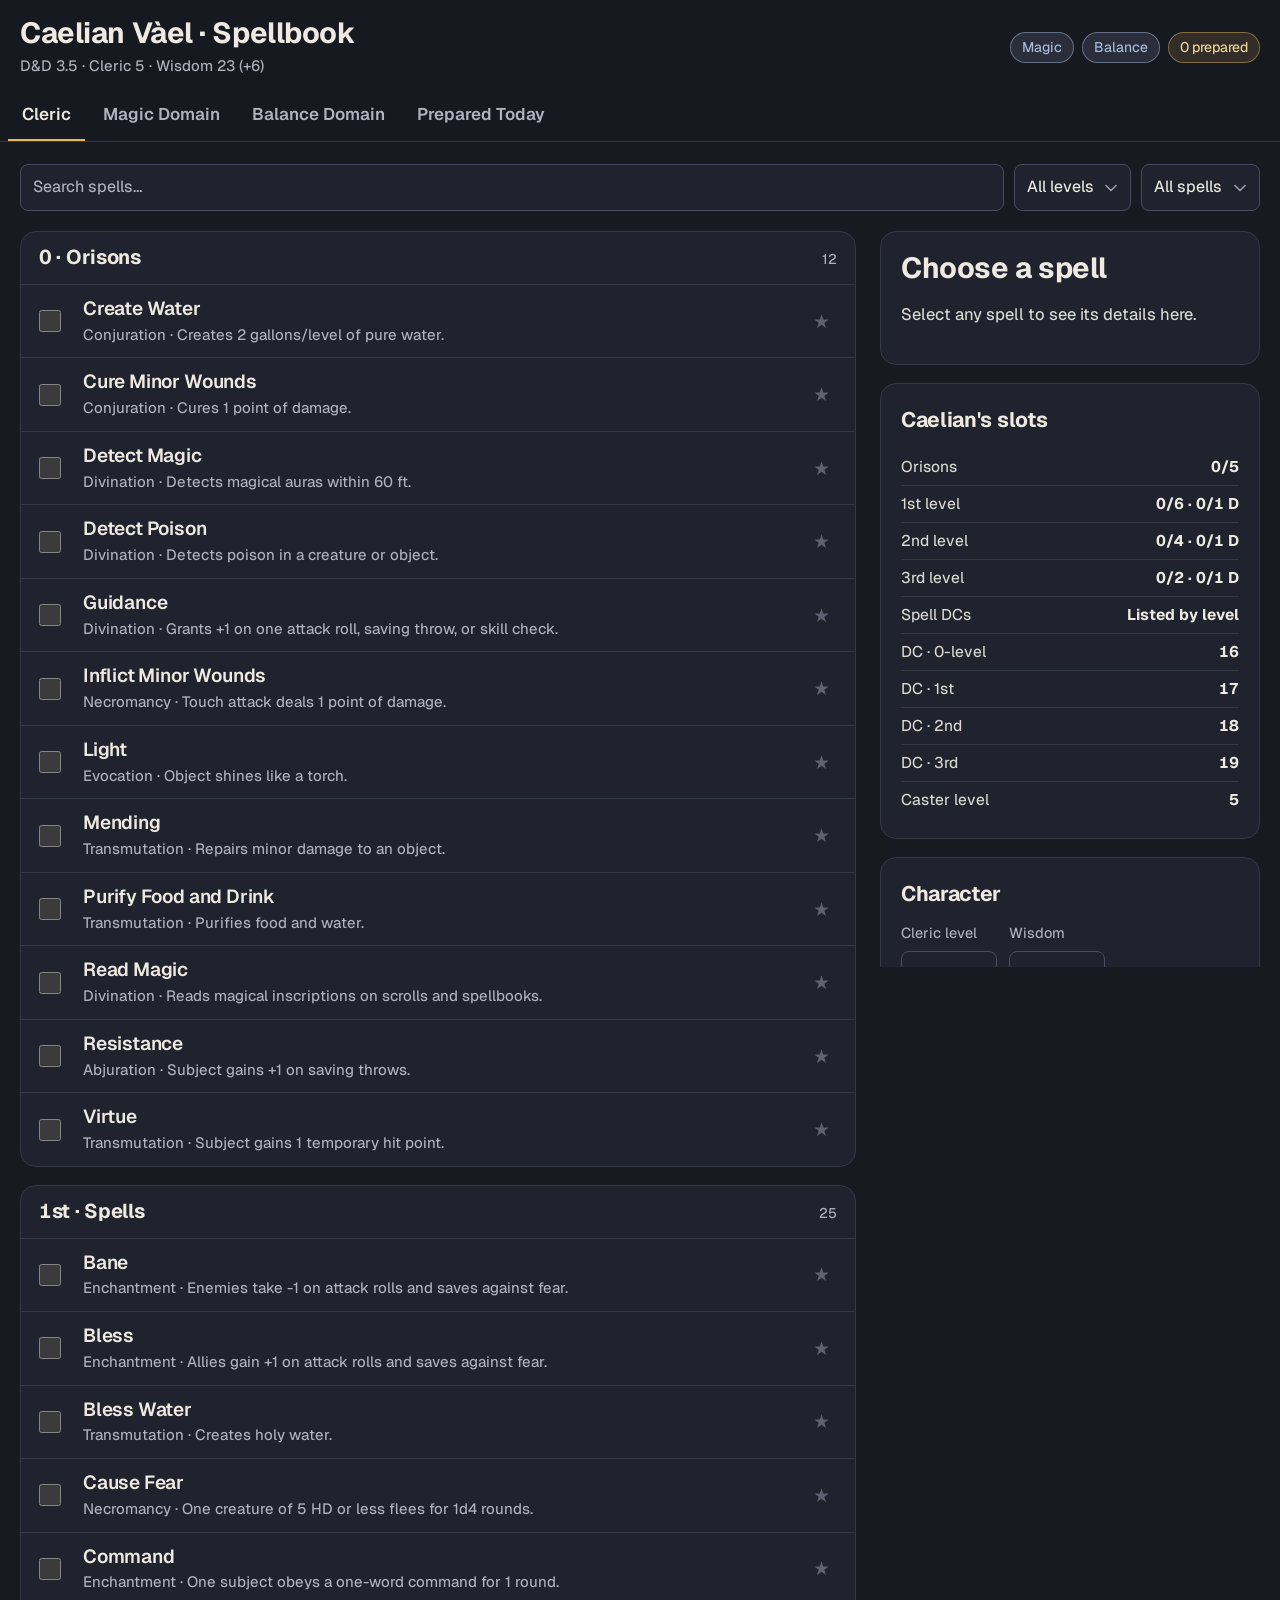
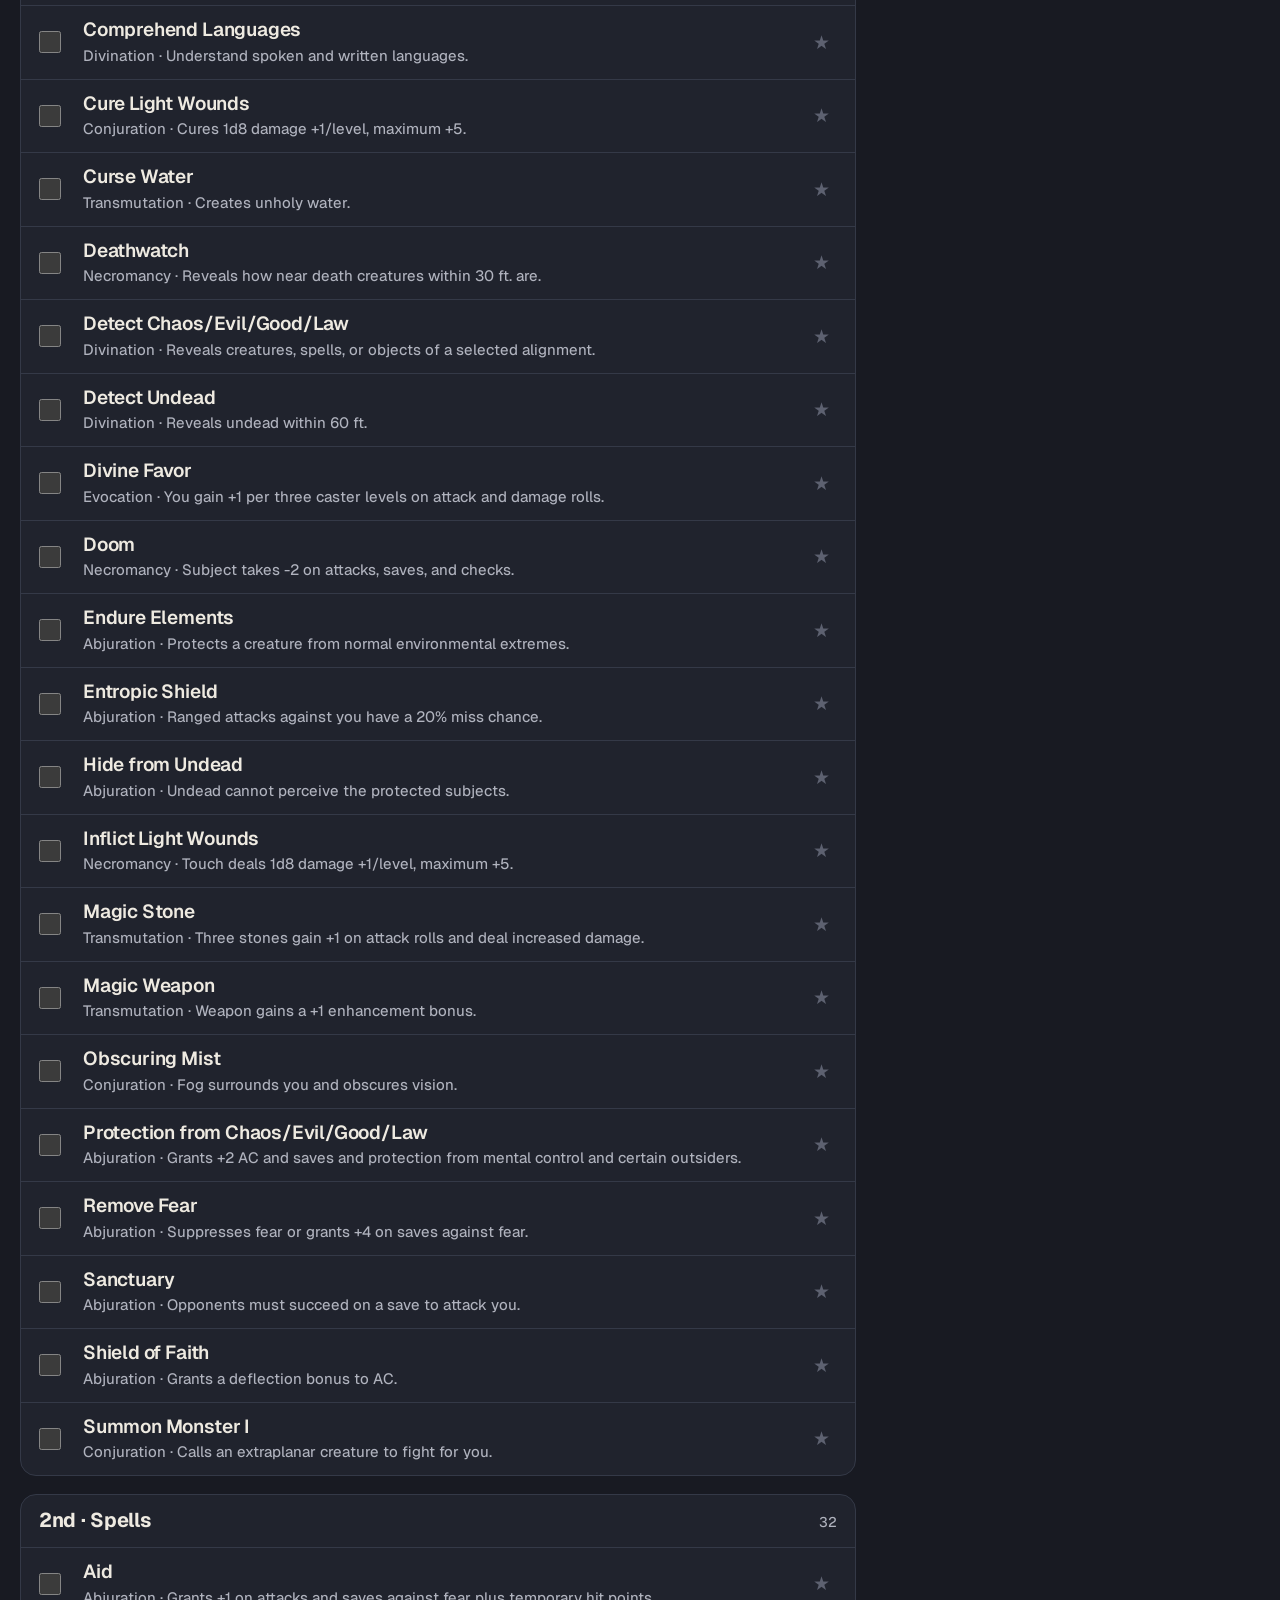
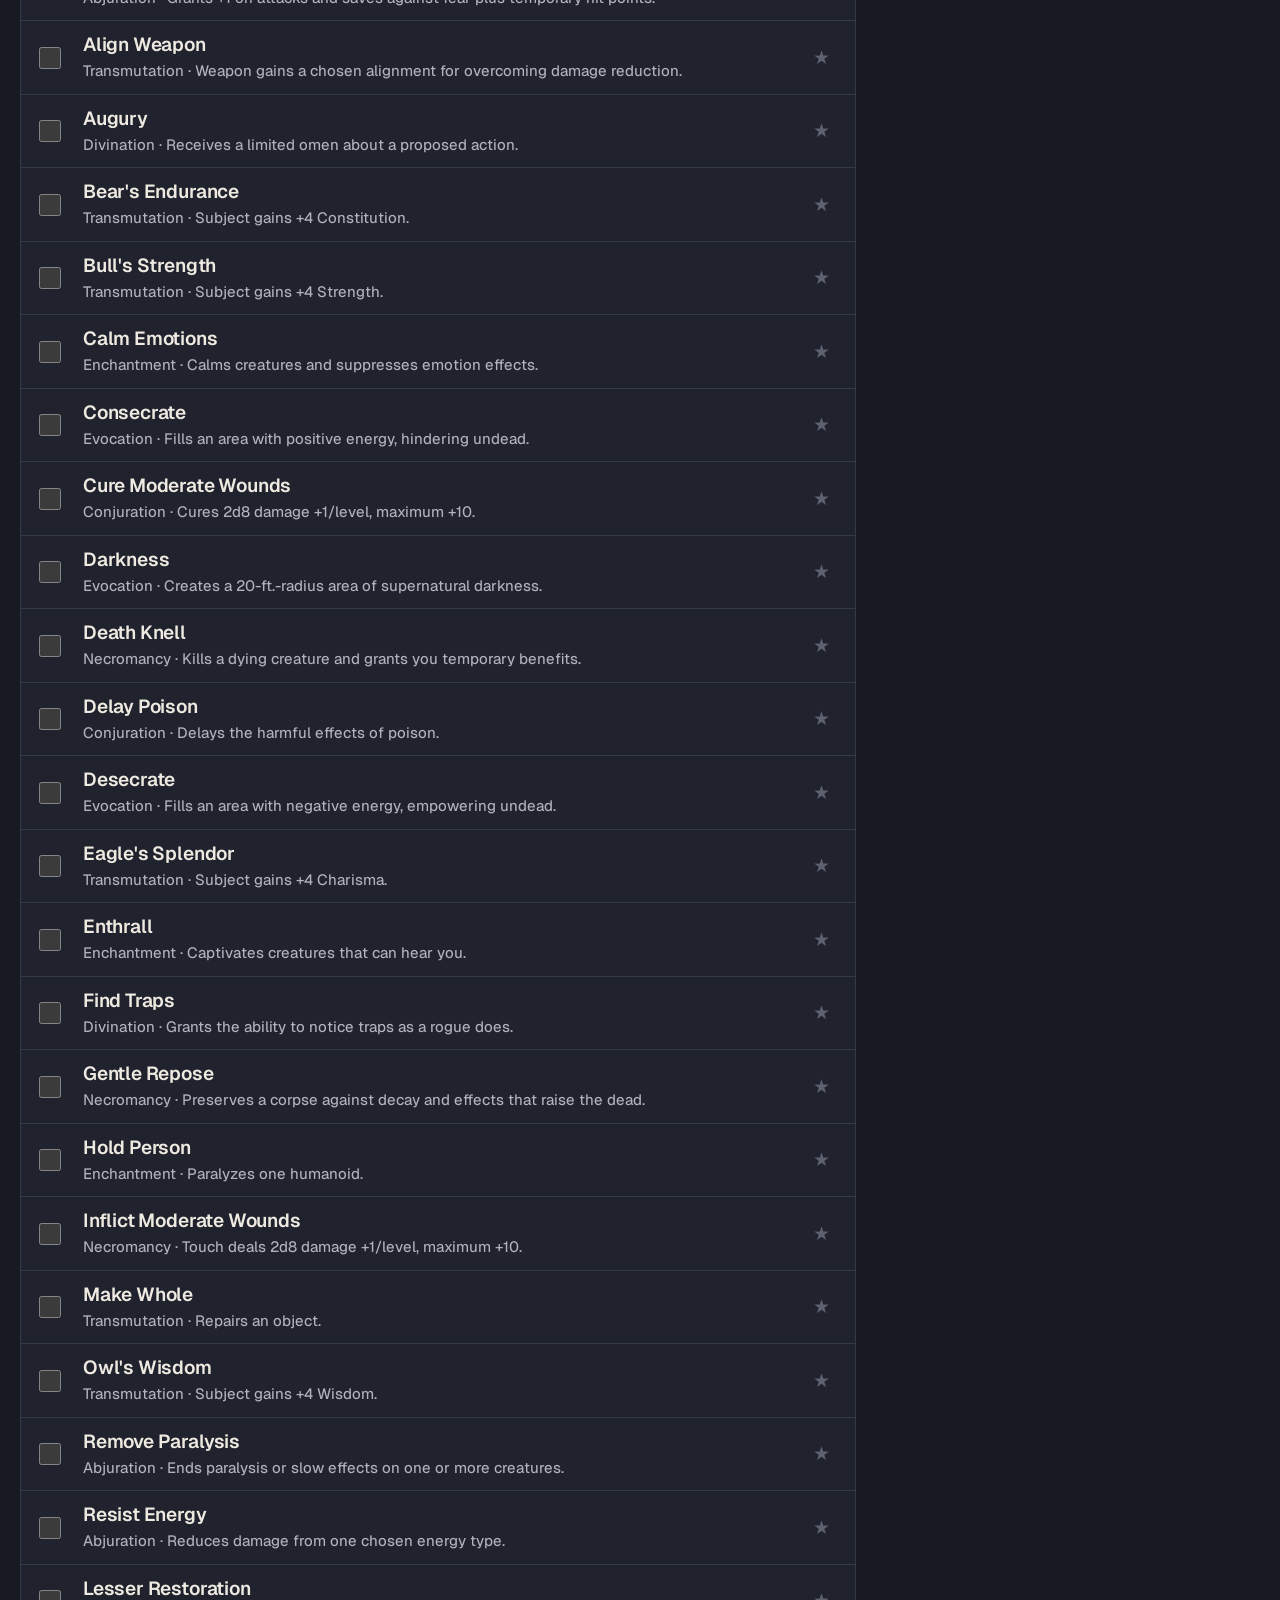
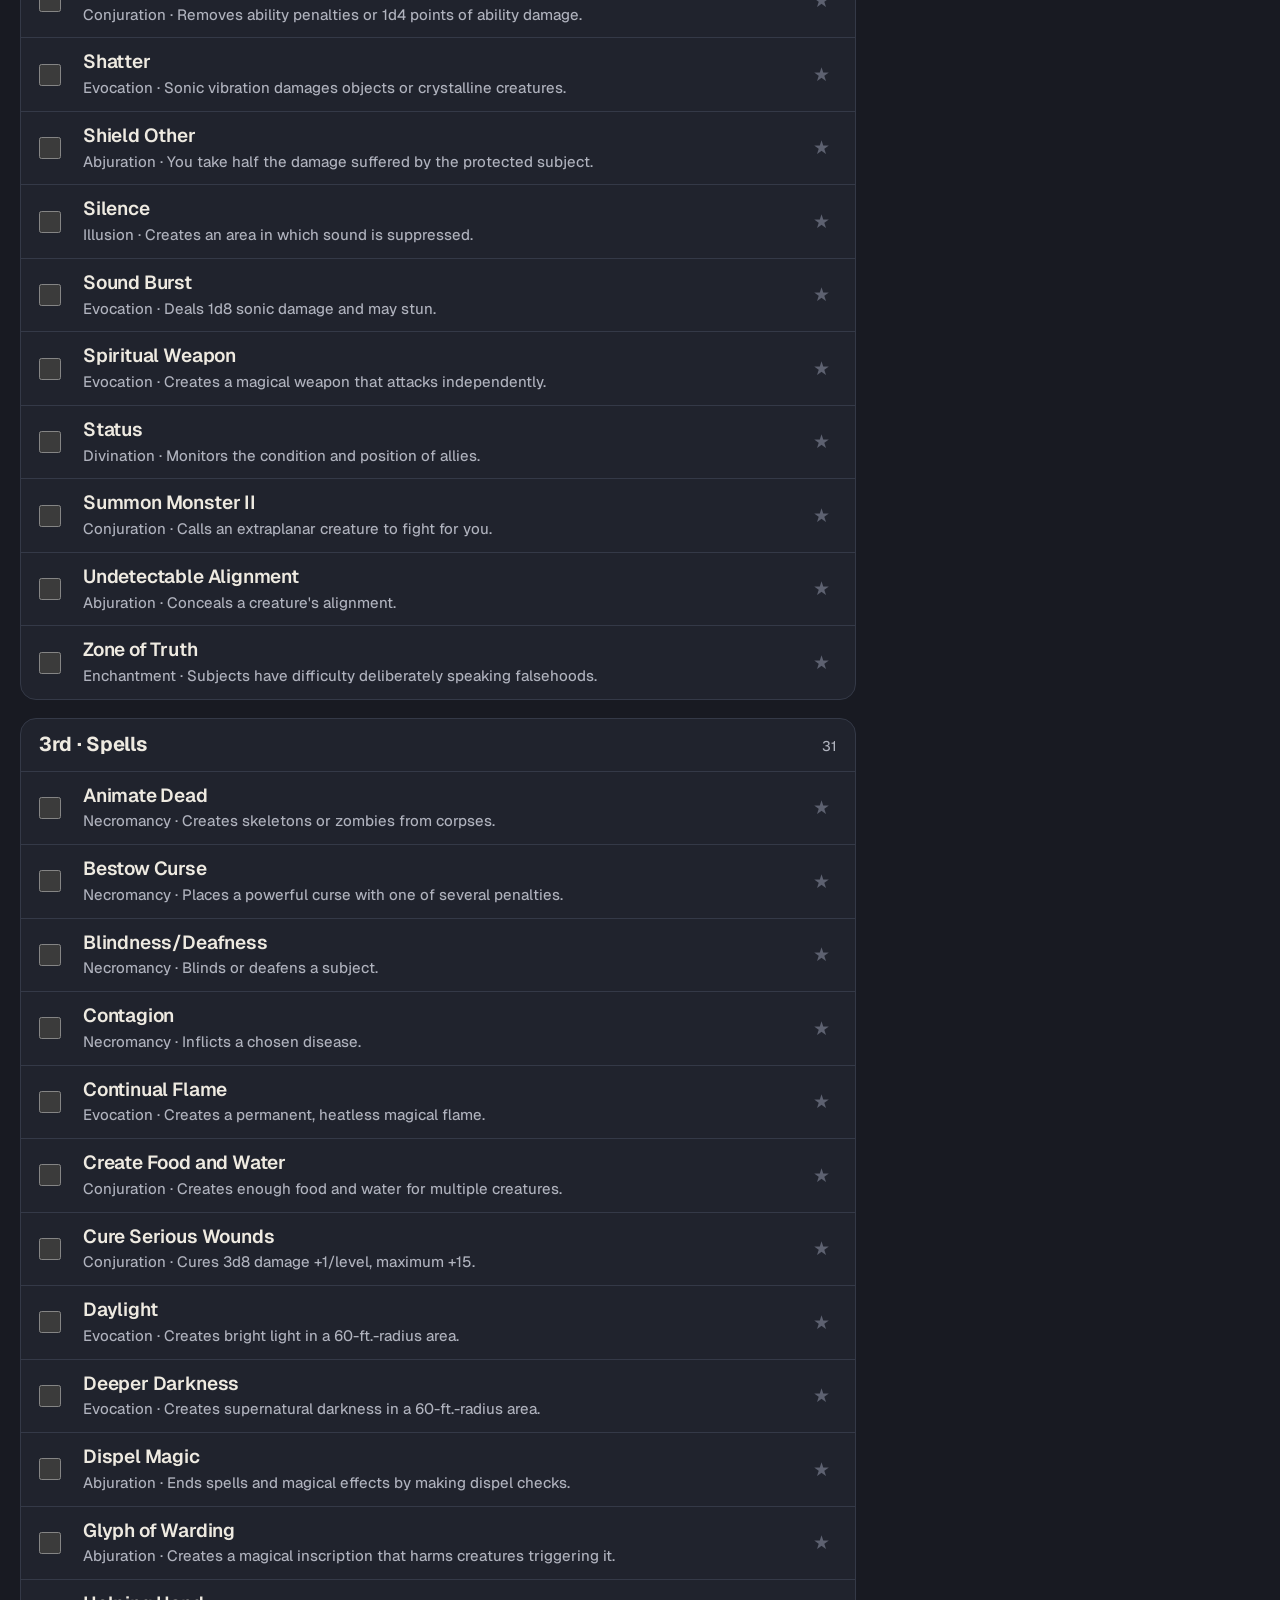
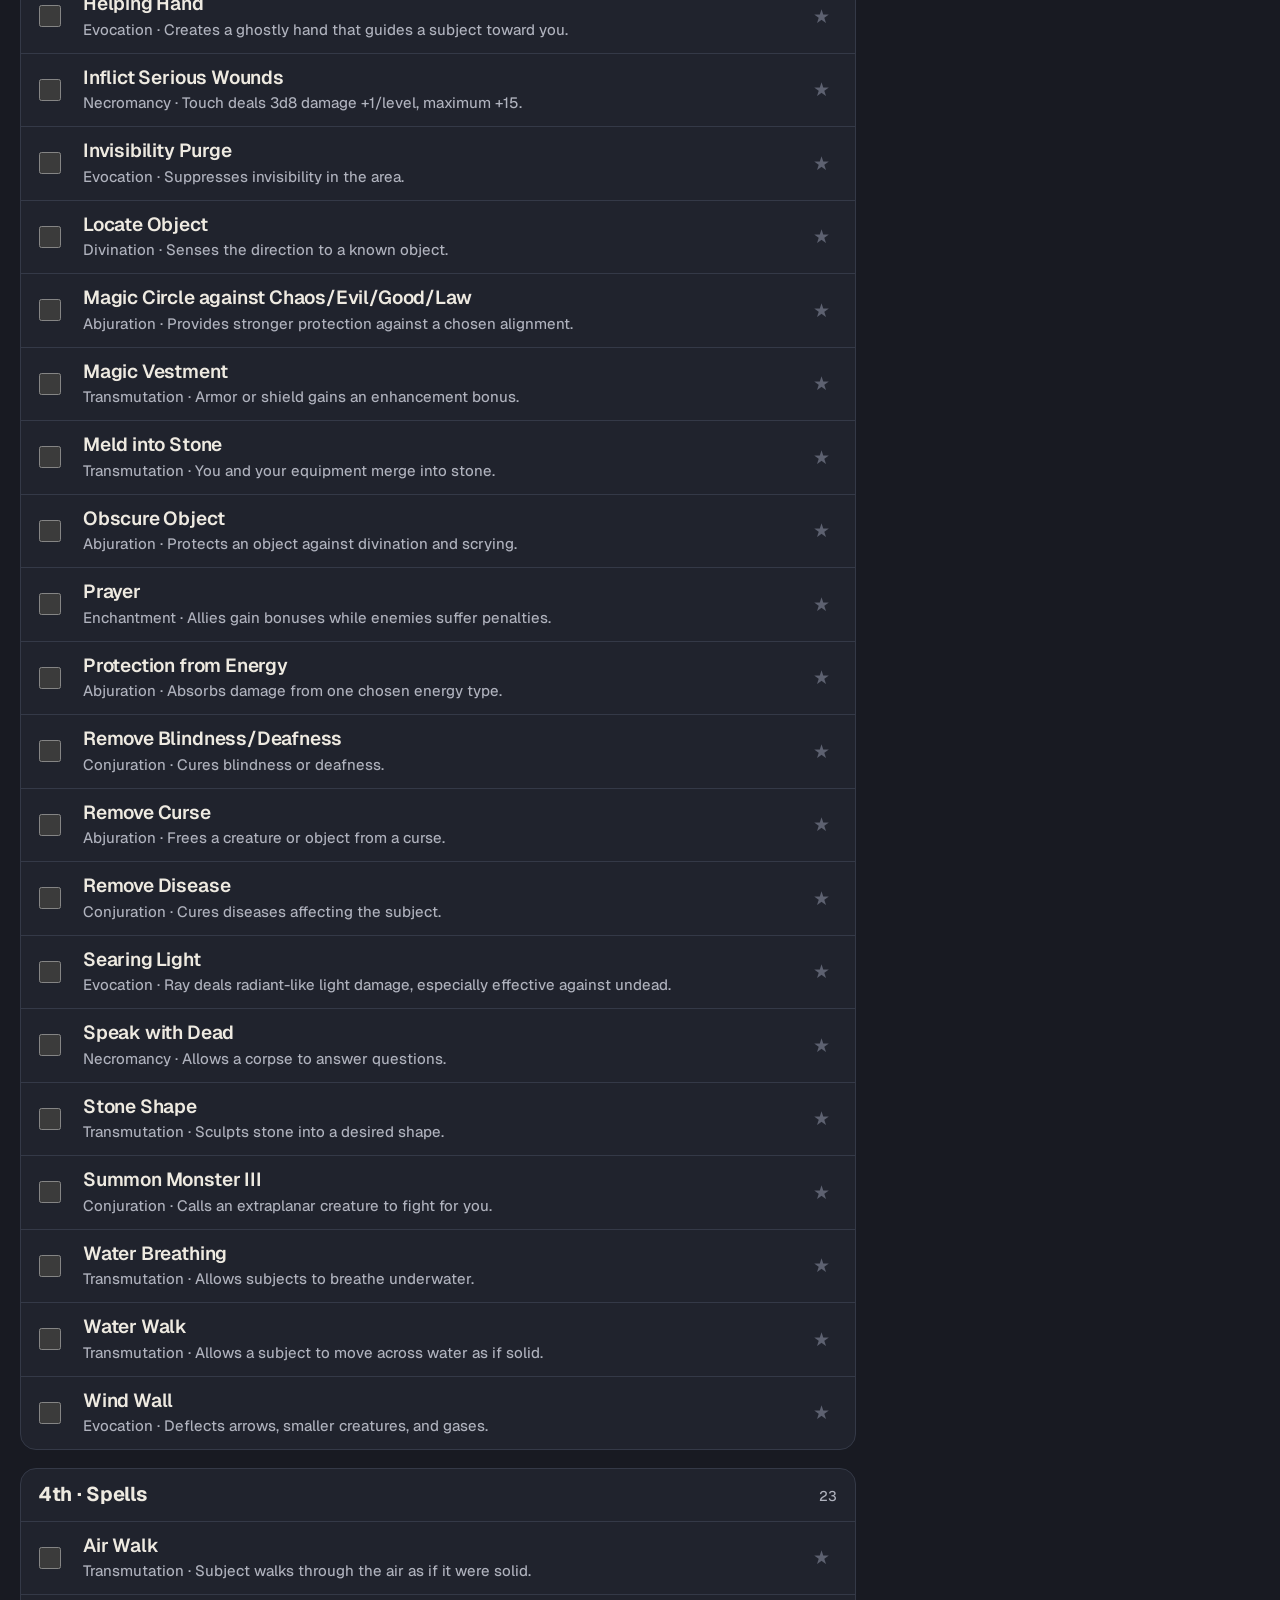
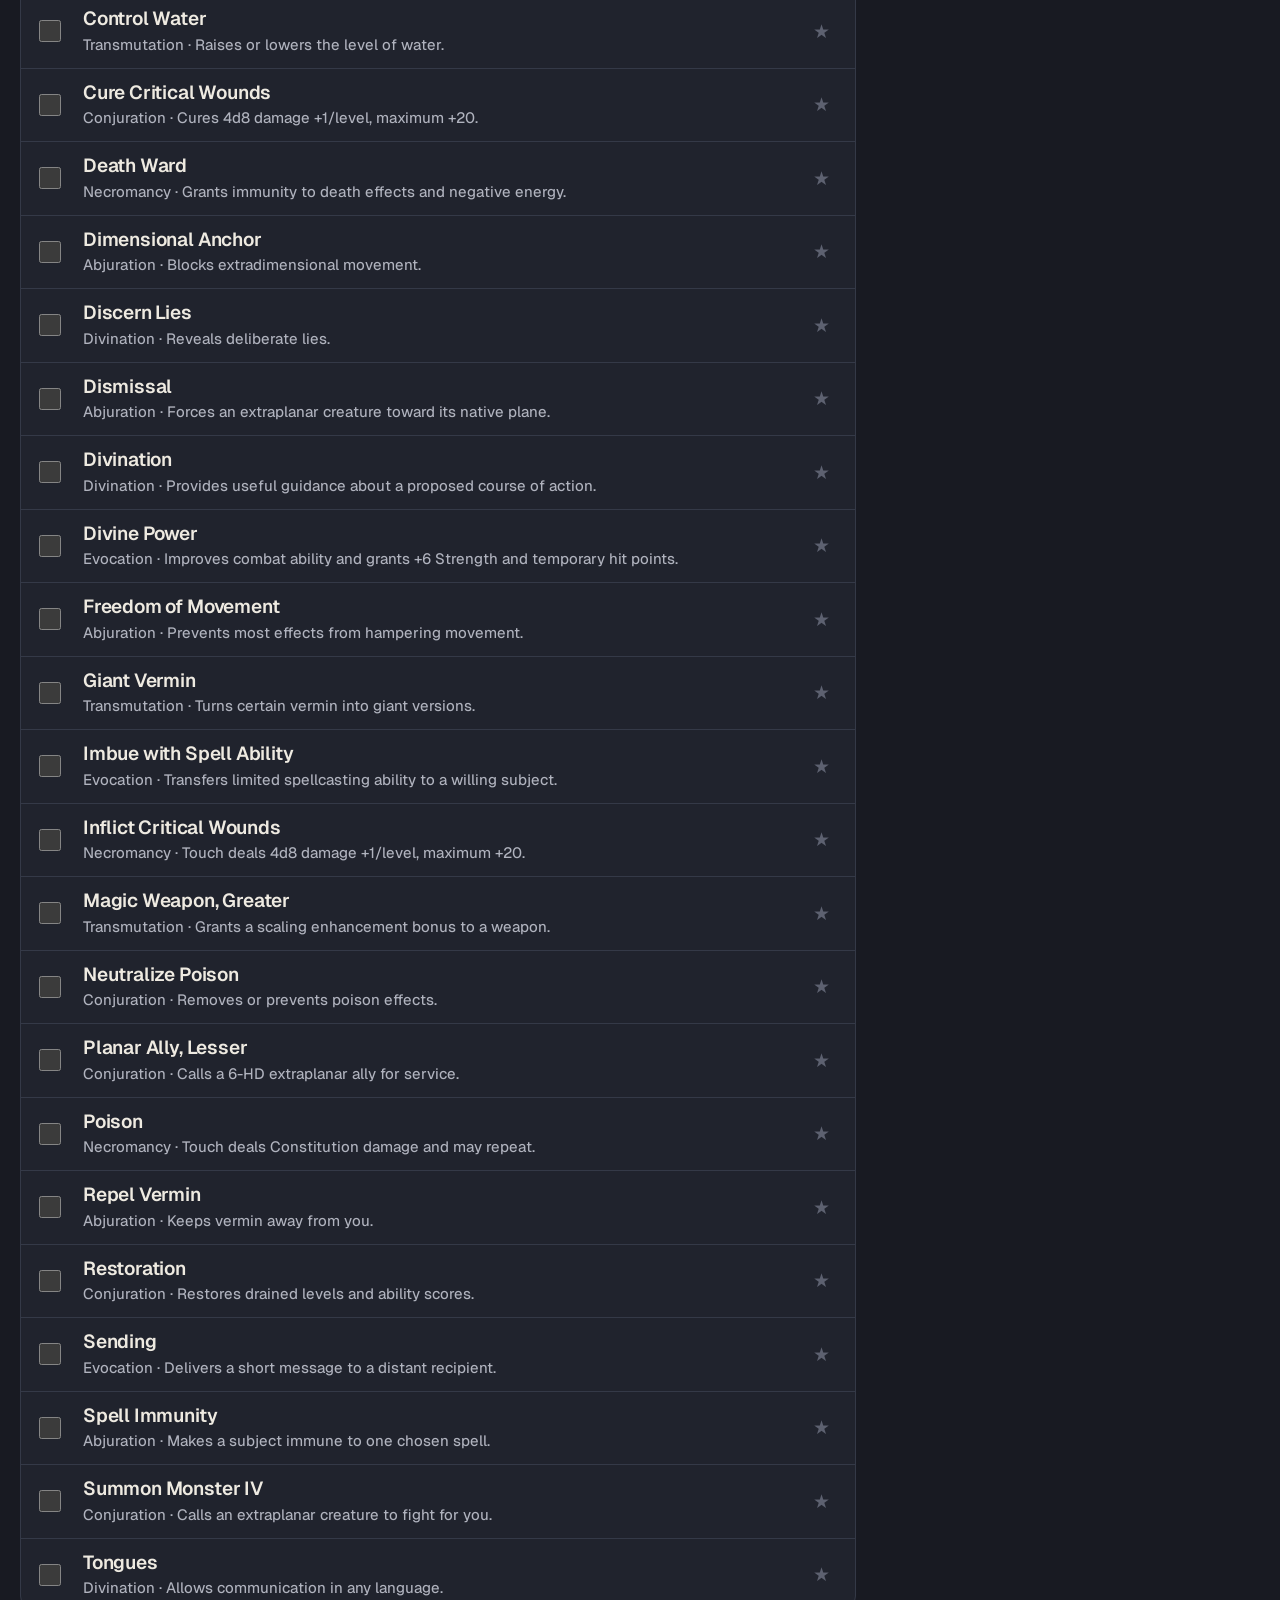
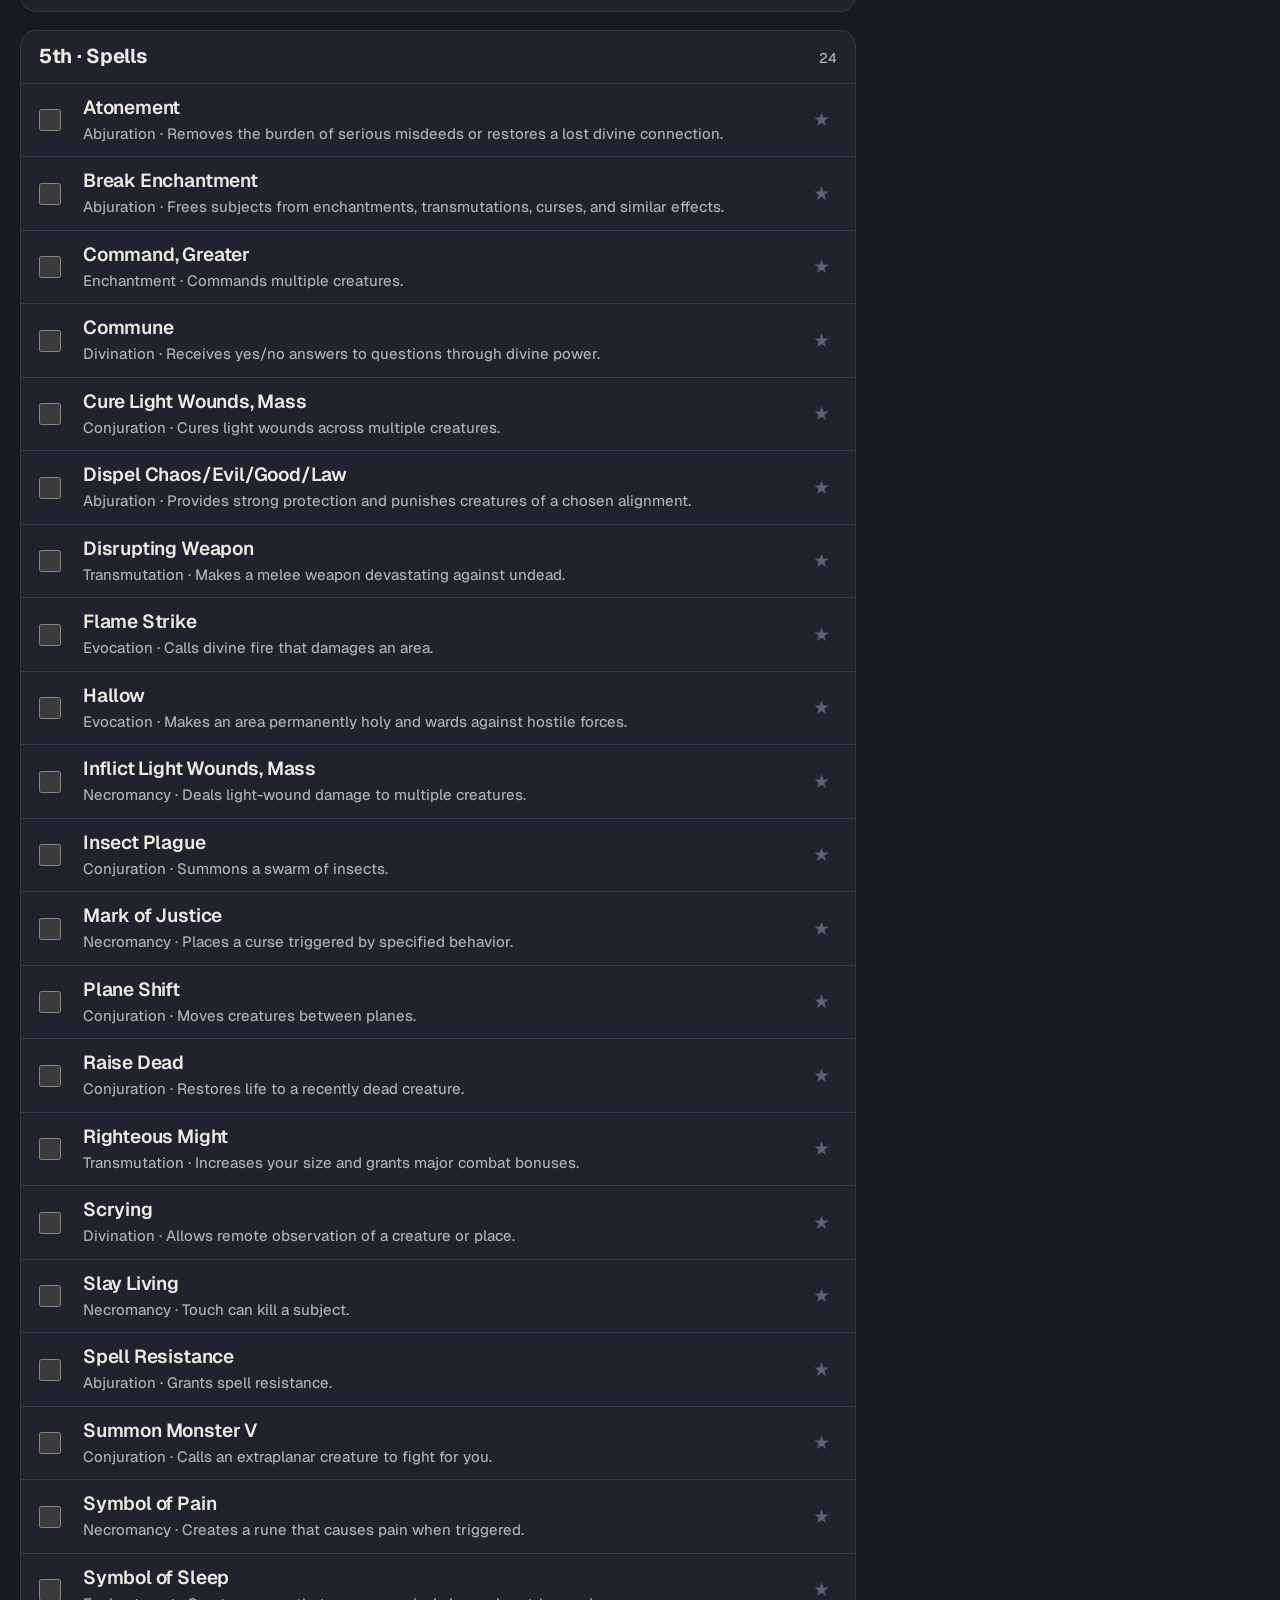
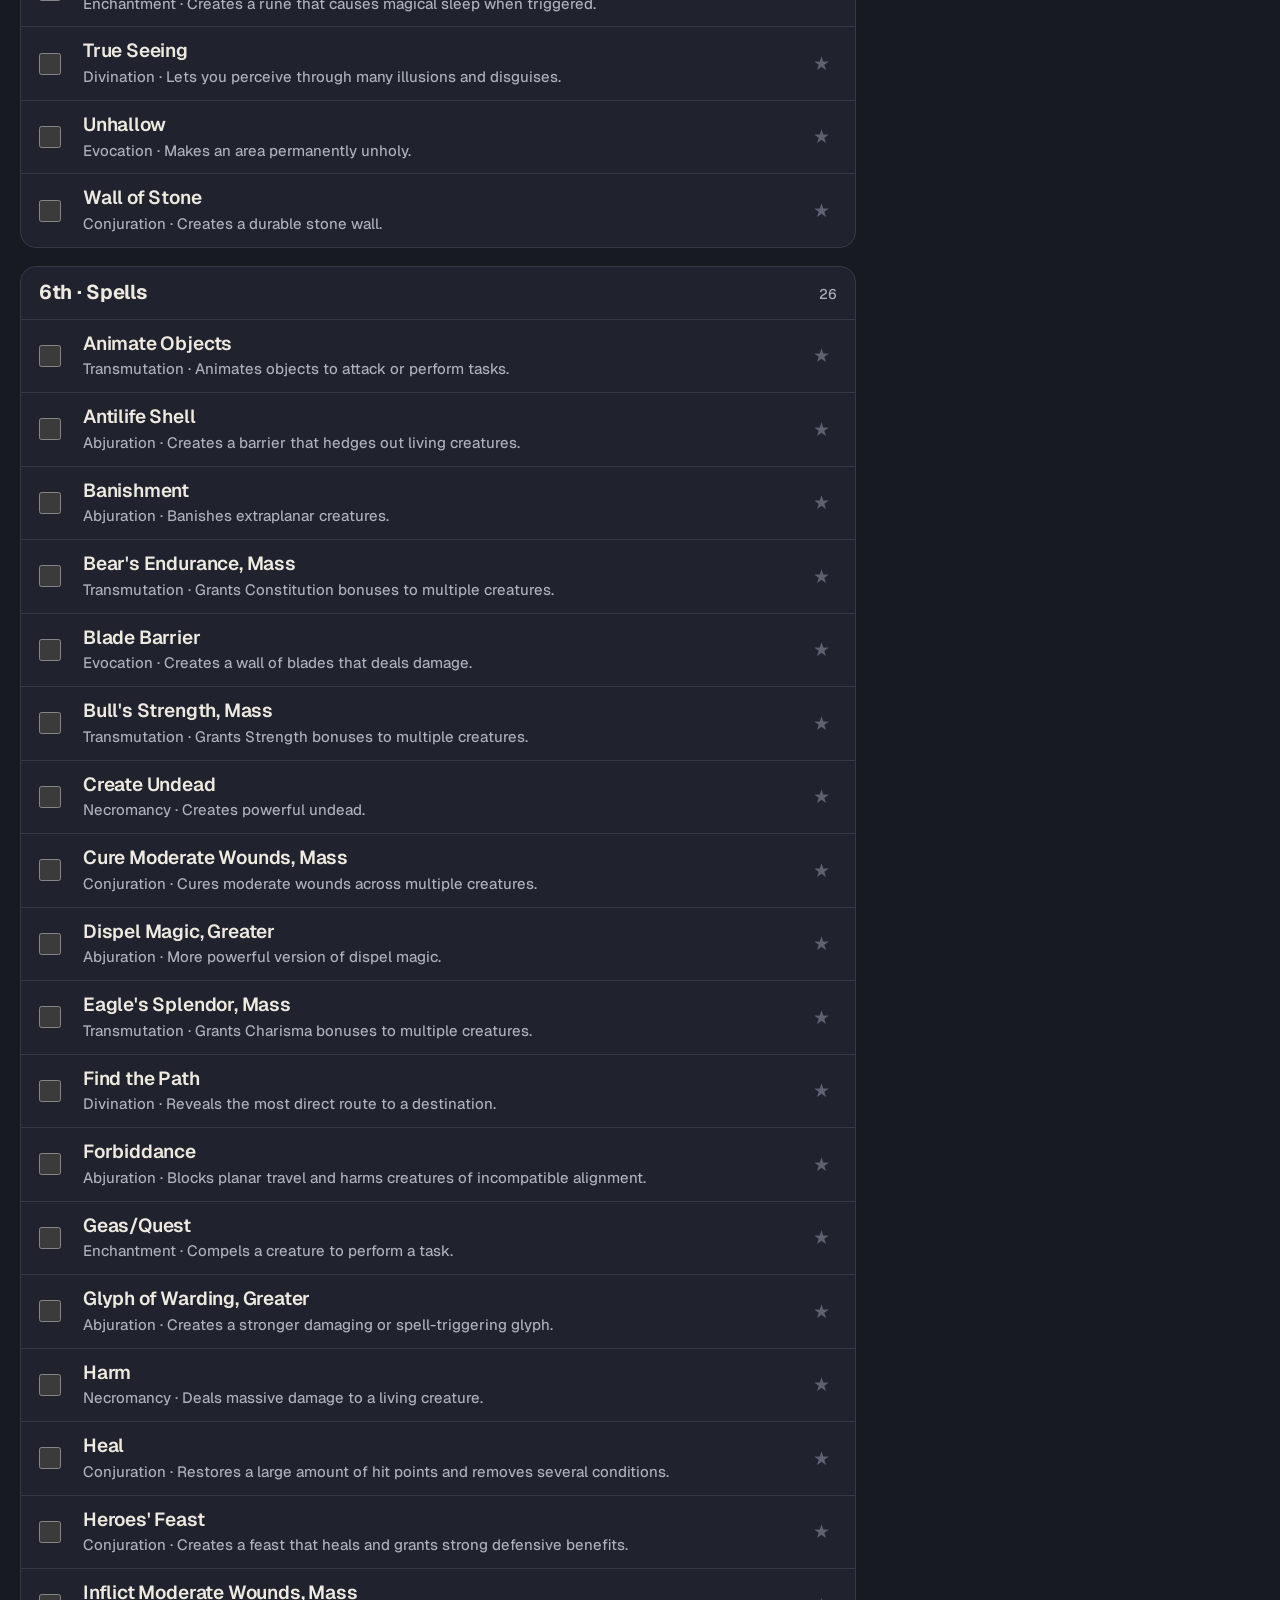
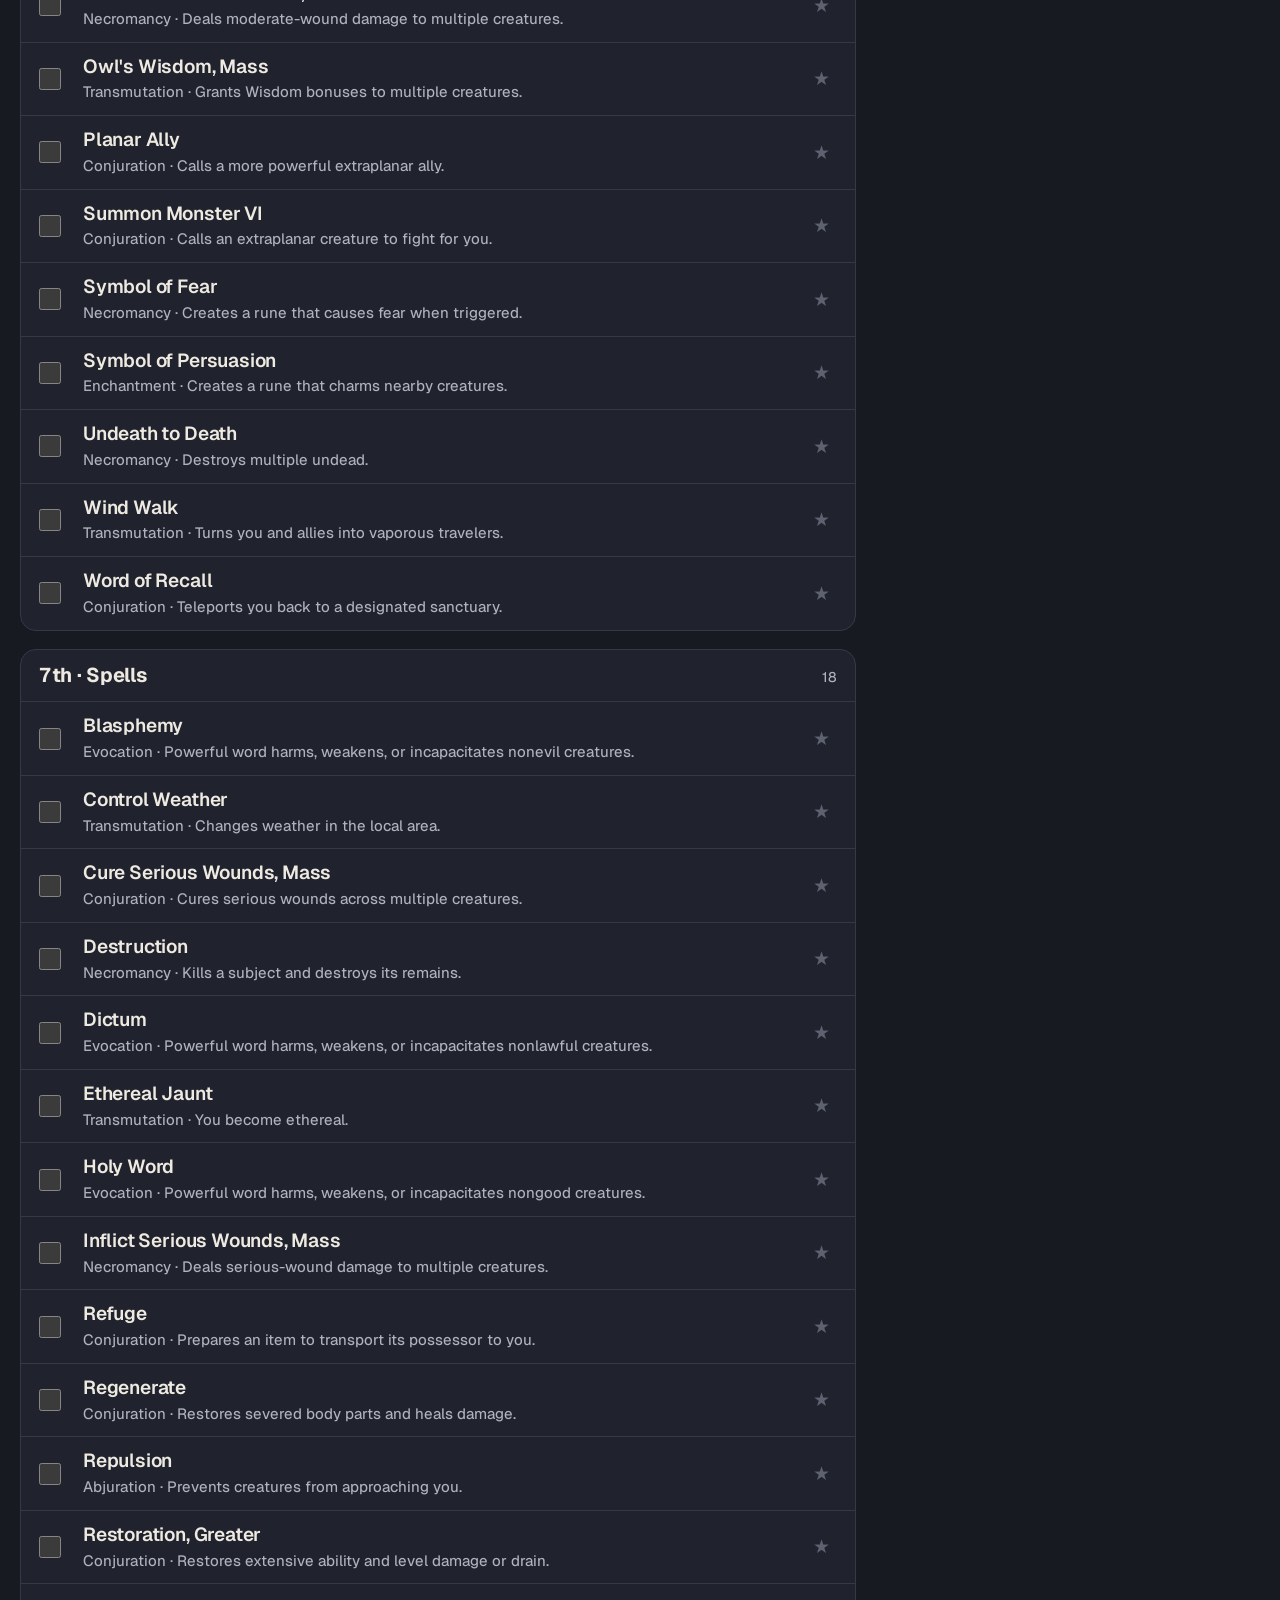
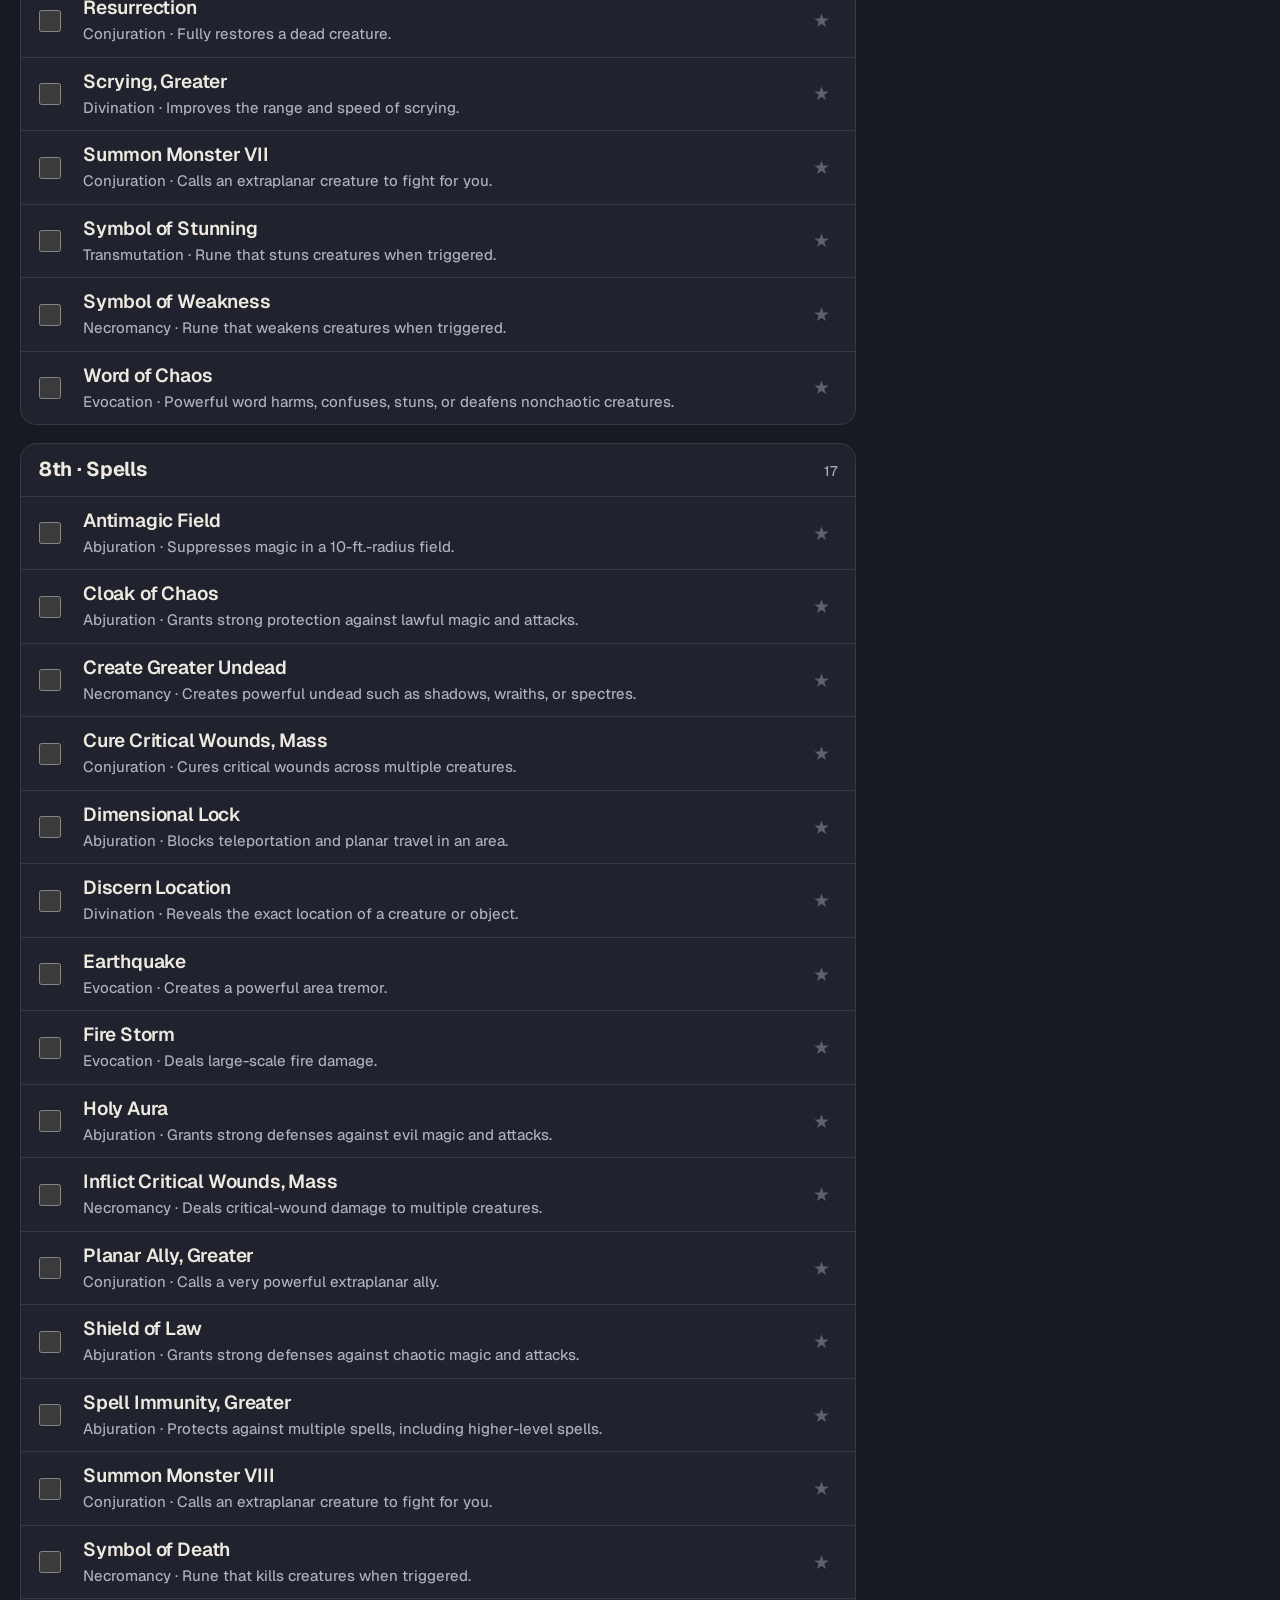
==== commit 9fc21516: "New Patch New Font and Gitignore for IDE." ====
--- a/index.html
+++ b/index.html
@@ -6,8 +6,8 @@
 <meta name="viewport" content="width=device-width,initial-scale=1,viewport-fit=cover">
 <title>Caelian Vàel · Cleric Spellbook</title>
 <meta name="description" content="Caelian Vàel's D&D 3.5 Cleric spellbook.">
-<link rel="preconnect" href="https://fonts.googleapis.com"><link rel="preconnect" href="https://fonts.gstatic.com" crossorigin><link rel="stylesheet" href="https://fonts.googleapis.com/css2?family=Bricolage+Grotesque:opsz,wdth,wght@12..96,75..100,500..800&family=Instrument+Sans:ital,wght@0,400..700;1,400..700&display=swap">
-<link rel="stylesheet" href="css/styles.css?v=20260925-12">
+<link rel="preconnect" href="https://fonts.googleapis.com"><link rel="preconnect" href="https://fonts.gstatic.com" crossorigin><link rel="stylesheet" href="https://fonts.googleapis.com/css2?family=Geist:wght@400..800&display=swap">
+<link rel="stylesheet" href="css/styles.css?v=20260925-13">
 <style>
 .header-tools{align-items:center;justify-content:center;width:2.5rem;height:2.5rem;padding:0;line-height:1;}
 .settings-icon{display:block;width:1.25rem;height:1.25rem;flex:0 0 auto;fill:currentColor;}
@@ -29,6 +29,6 @@
 <div class="modal" id="modal"><div class="sheet" id="sheet"></div></div>
 <div class="mobile-tools-backdrop" id="mobileToolsBackdrop"></div>
 <section class="mobile-tools-drawer" id="mobileToolsDrawer" aria-label="Character and slot controls" aria-hidden="true"><header><h2>Character &amp; Slots</h2><button class="mobile-close" id="mobileToolsClose" type="button">Close</button></header><div class="today"><h3>Today’s slots</h3><div id="mobileSlots"></div></div><div class="settings"><h3>Character</h3><div class="settingsrow"><label>Cleric level <input id="mobileCharLevel" type="number" min="1" max="20" inputmode="numeric" value="5"></label><label>Wisdom <input id="mobileWis" type="number" min="1" max="60" inputmode="numeric" value="23"></label></div><p class="meta" id="mobileCharacterNote"></p><h3>Innate spells</h3><p class="meta section-note">Racial spell-like abilities, cast like spells.</p><div id="mobileInnateSpells"></div><h3>Domain powers</h3><p class="meta section-note">Granted powers from your Magic and Balance domains.</p><div id="mobileDomainPowers"></div></div></section>
-<script src="js/spells.js?v=20260925-12"></script>
-<script src="js/app.js?v=20260925-12"></script>
+<script src="js/spells.js?v=20260925-13"></script>
+<script src="js/app.js?v=20260925-13"></script>
 </body></html>
--- a/css/styles.css
+++ b/css/styles.css
@@ -8,15 +8,15 @@
   --gold:#e3b95f;--gold-ink:#f3d89a;--gold-soft:rgba(227,185,95,.13);--gold-line:rgba(227,185,95,.45);
   --silver:#a9bedf;--silver-soft:rgba(169,190,223,.13);--silver-line:rgba(169,190,223,.45);
   --red:#e8837a;--red-soft:rgba(232,131,122,.12);
-  --serif:"Bricolage Grotesque",system-ui,-apple-system,"Segoe UI",sans-serif;
-  --sans:"Instrument Sans",system-ui,-apple-system,"Segoe UI",sans-serif;
+  --serif:-apple-system,BlinkMacSystemFont,"Geist","Segoe UI",Roboto,"Helvetica Neue",Arial,sans-serif;
+  --sans:-apple-system,BlinkMacSystemFont,"Geist","Segoe UI",Roboto,"Helvetica Neue",Arial,sans-serif;
   --r-lg:16px;--r-md:12px;--r-sm:8px;
   --header-h:132px;
 }
 *{box-sizing:border-box}
 [hidden]{display:none!important}
 html,body{max-width:100%;overflow-x:hidden}
-body{margin:0;background:var(--bg);color:var(--ink);font:500 16.5px/1.55 var(--sans);font-variant-numeric:lining-nums;-webkit-font-smoothing:antialiased;-webkit-text-size-adjust:100%}
+body{margin:0;background:var(--bg);color:var(--ink);font:450 16.5px/1.55 var(--sans);font-variant-numeric:lining-nums;-webkit-font-smoothing:antialiased;-webkit-text-size-adjust:100%}
 button,input,select{font:inherit;color:inherit}
 button{cursor:pointer}
 button:disabled{cursor:not-allowed;opacity:.45}
@@ -225,13 +225,14 @@
 /* Keep numbers lining and aligned (after any font shorthand) */
 .title h1,.levelhead strong,.spellname,.detail h2,.sheet h2,.summarycard b,.dc-item b,.slotcard h3,.slotcard .used,.innate-card h3,.today h3,.settings h3,section>h3{font-variant-numeric:lining-nums tabular-nums}
 
-/* ---------- Typography: Bricolage Grotesque (headings) + Instrument Sans (text) ---------- */
-h1,h2,h3,.spellname,.levelhead strong,.summarycard b,.dc-item b,.slotcard .used{letter-spacing:-.025em;font-variation-settings:"wdth" 90}
-h1,h2,h3,.spellname,.levelhead strong{font-weight:700}
-.meta{font-size:15px;font-weight:500;line-height:1.45}
-.fact,.fact b,.slotline,.statusline,.prepared-intro,.detail>p,.sheet>p,.note,.bookmark-note,.innate-effect,.innate-field,.settingsrow label,.count{font-weight:500}
-.ruletext{font-weight:500;font-size:16.5px;line-height:1.6}
-.search,.select,.settings input,.innate-field input{font-weight:500}
+/* ---------- Typography: one family everywhere ----------
+   Apple devices use the system font (SF Pro); other devices get Geist. */
+h1,h2,h3,.levelhead strong,.summarycard b,.dc-item b,.slotcard .used{font-weight:700;letter-spacing:-.015em}
+.spellname{font-weight:600;letter-spacing:-.01em}
+.meta{font-size:15px;font-weight:450;line-height:1.45}
+.fact,.fact b,.slotline,.statusline,.prepared-intro,.detail>p,.sheet>p,.note,.bookmark-note,.innate-effect,.innate-field,.settingsrow label,.count{font-weight:450}
+.ruletext{font-weight:450;font-size:16.5px;line-height:1.6}
+.search,.select,.settings input,.innate-field input{font-weight:450}
 .tab{font-weight:600}
 .action.secondary{font-weight:500}
 .settings .innate-card h3,.today .innate-card h3,section .innate-card h3{margin:0;padding:0;border:0}
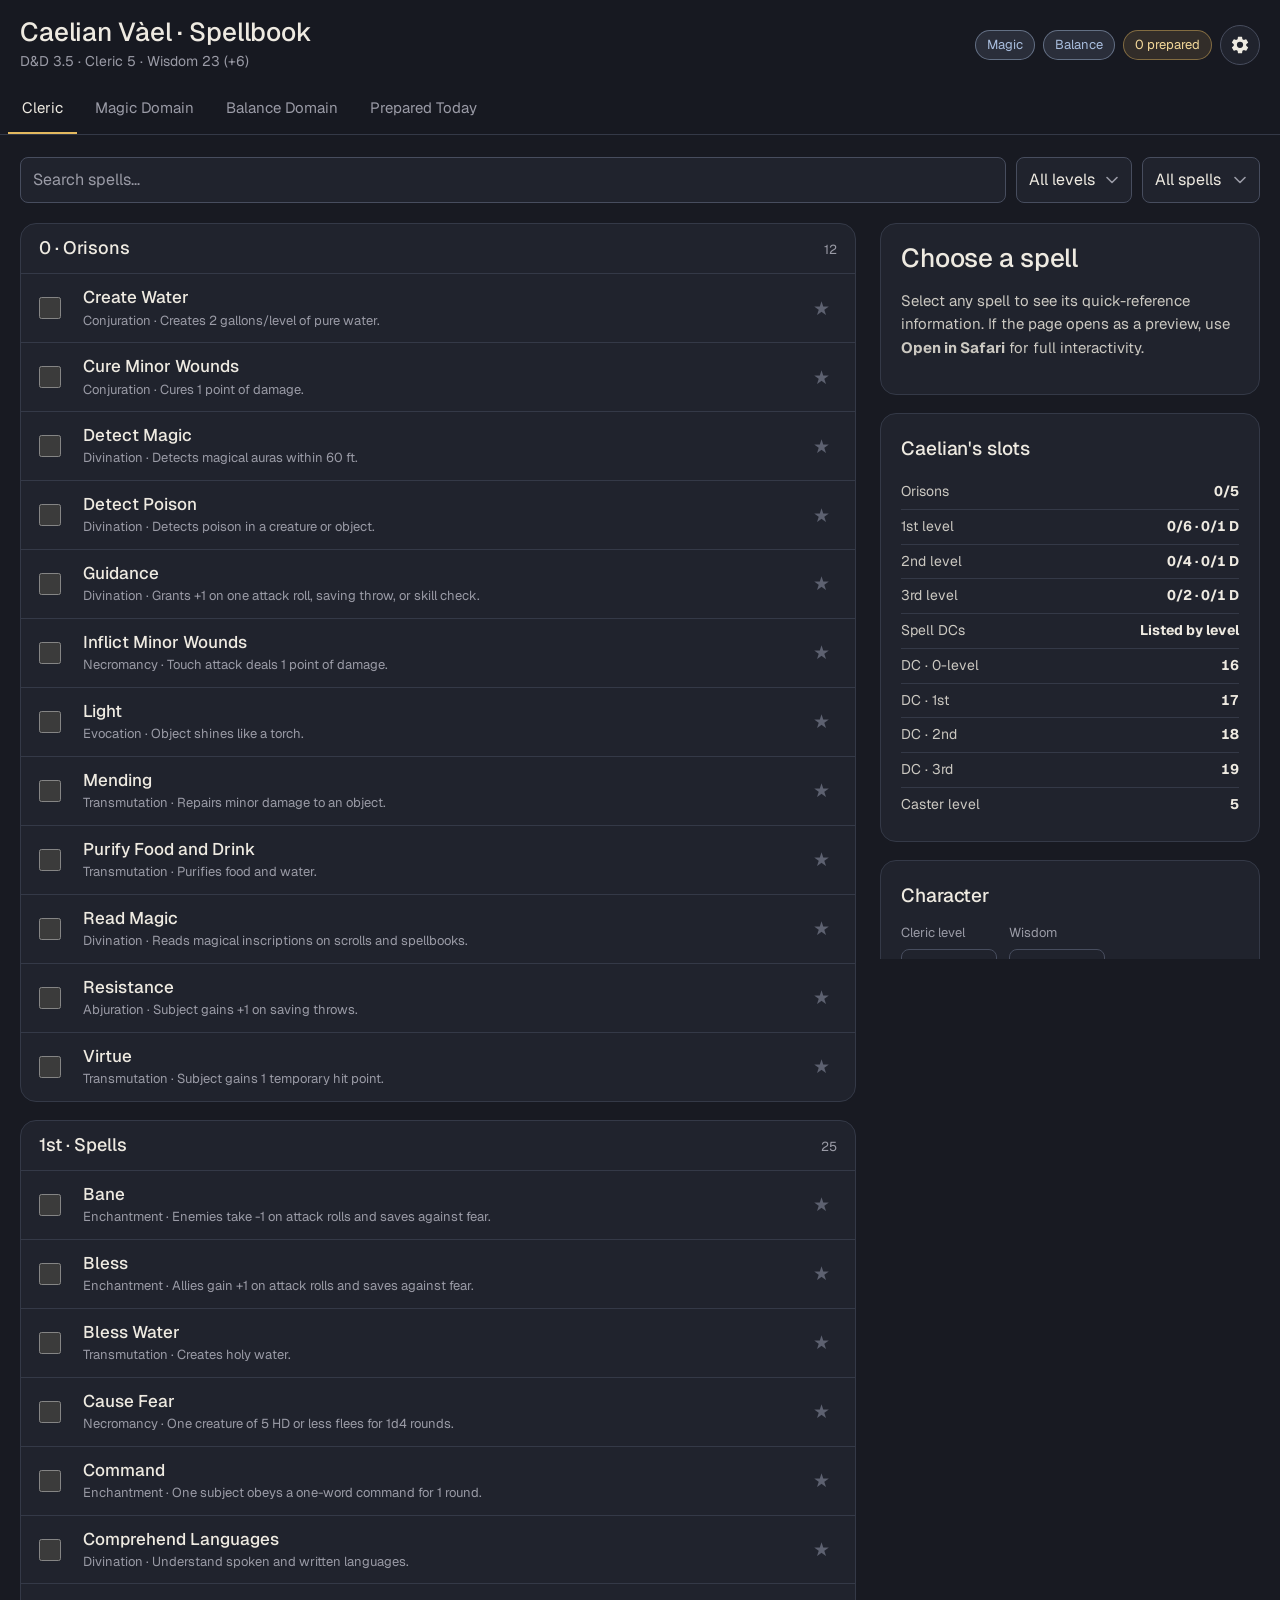
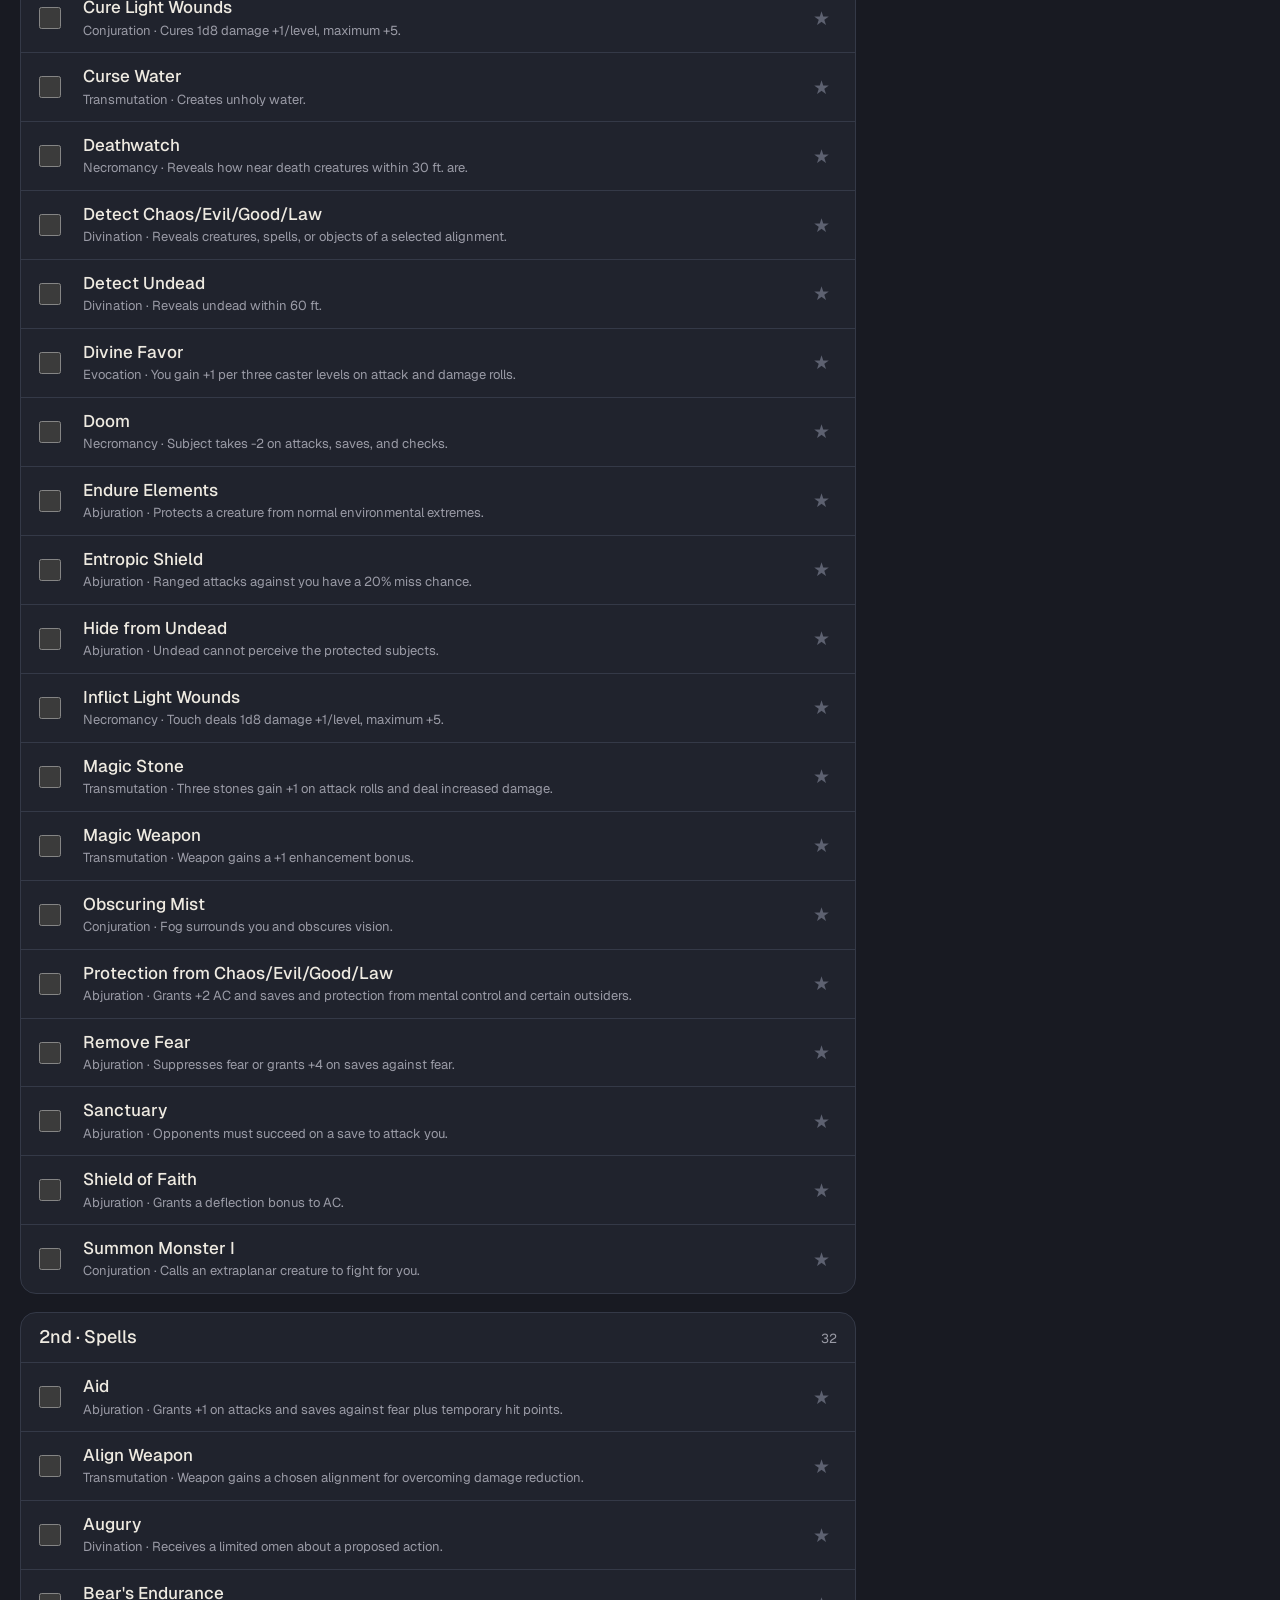
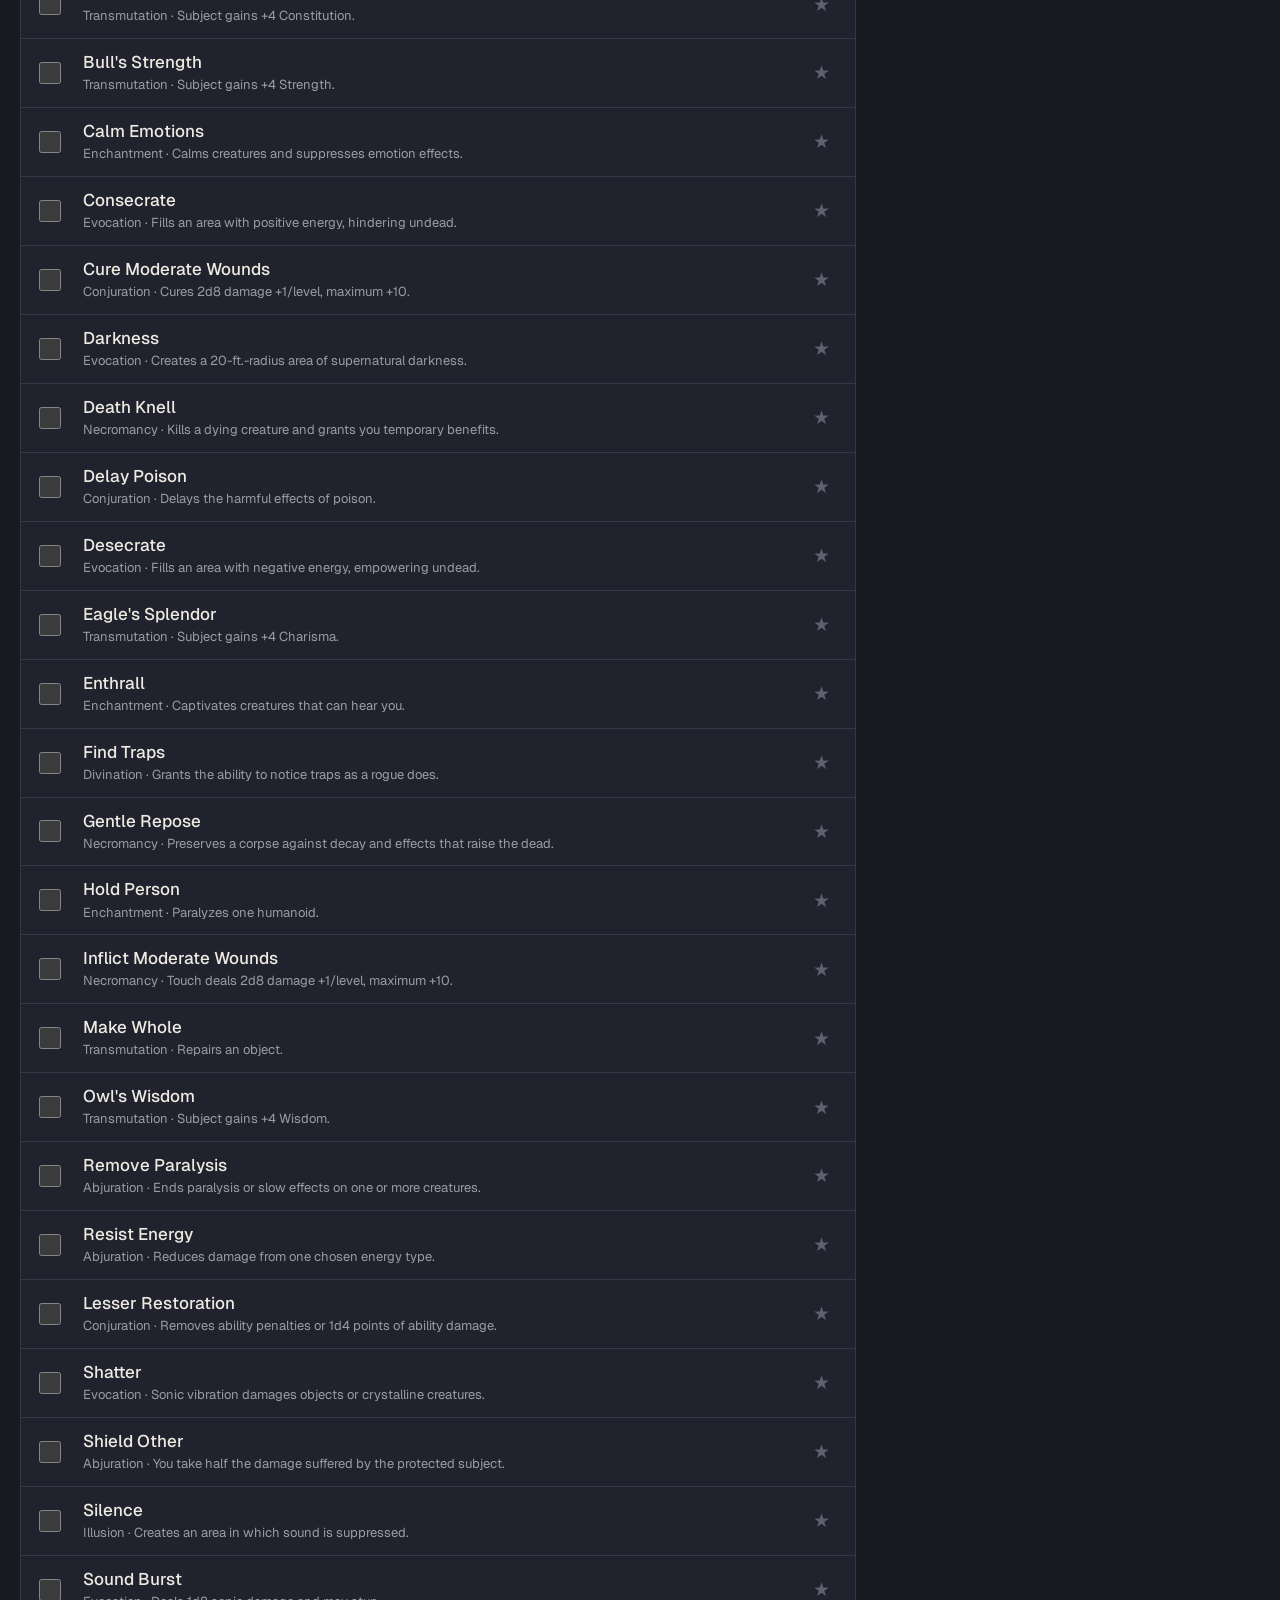
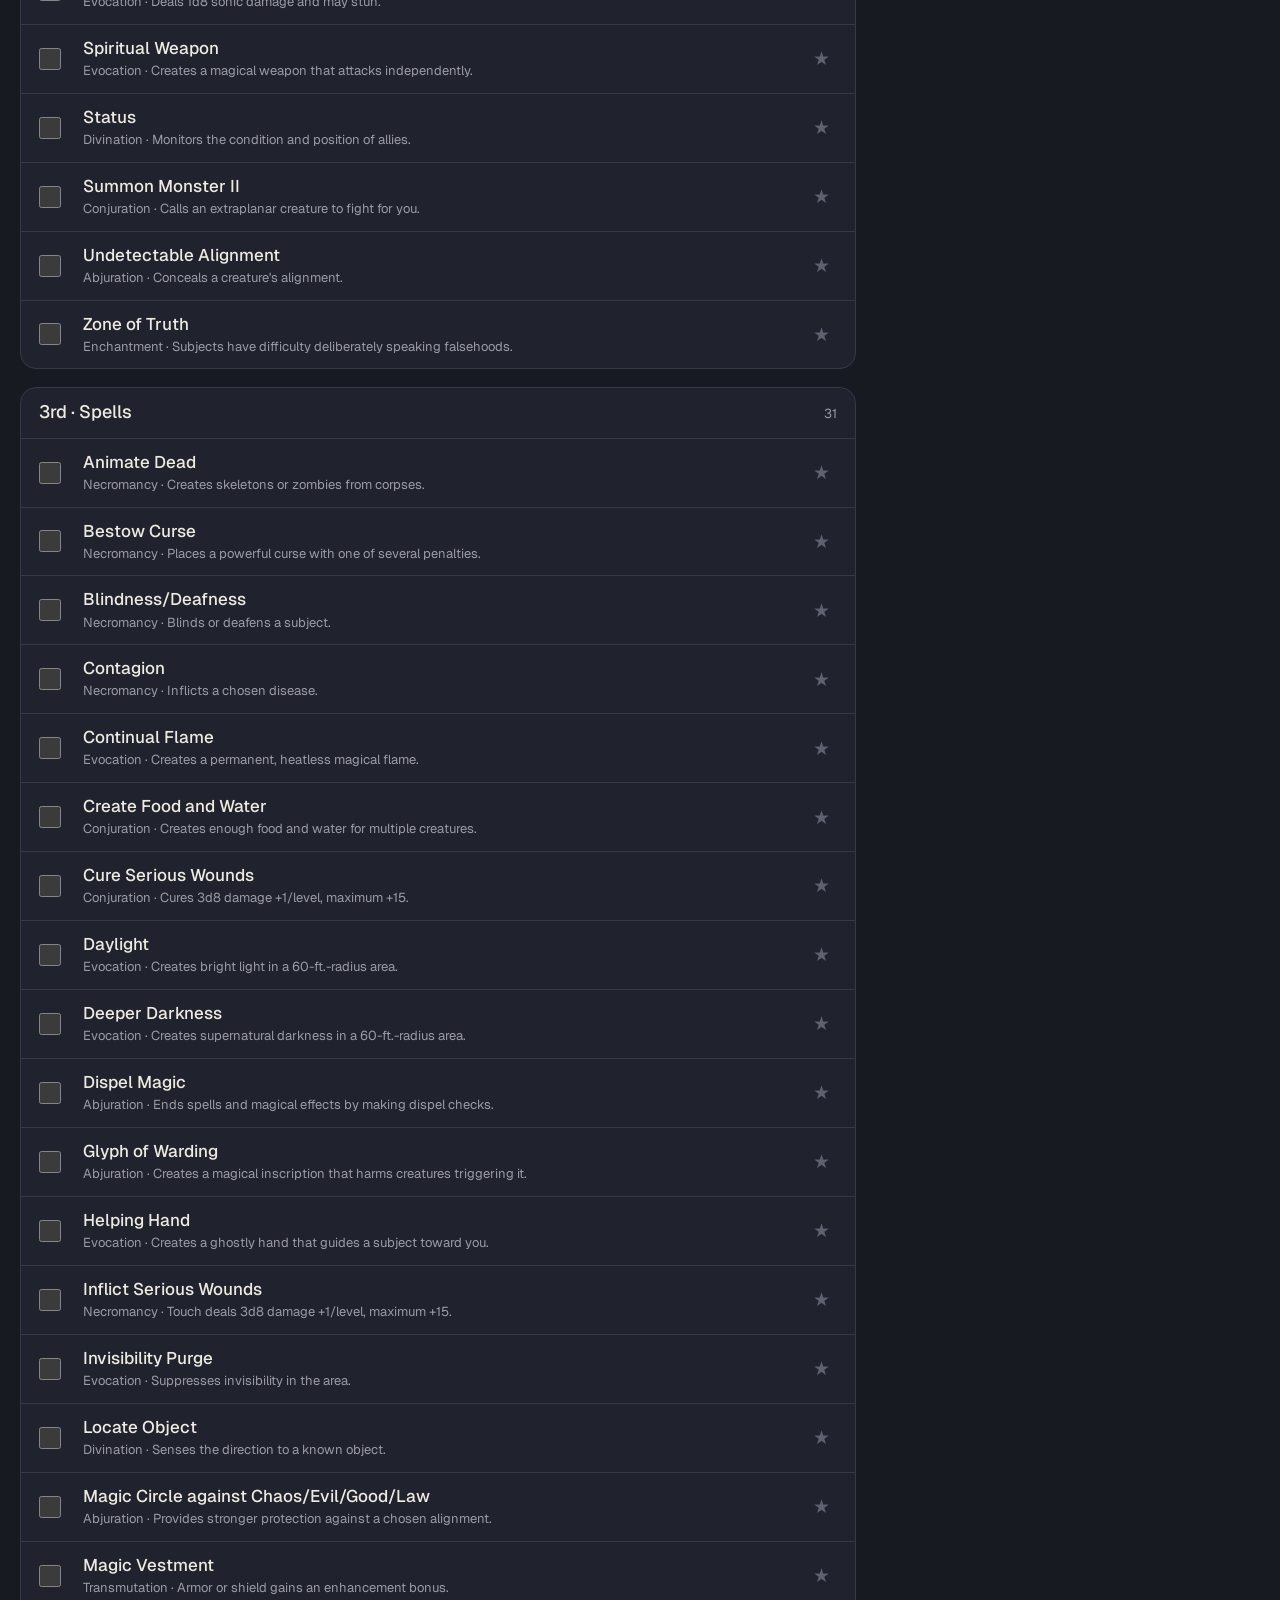
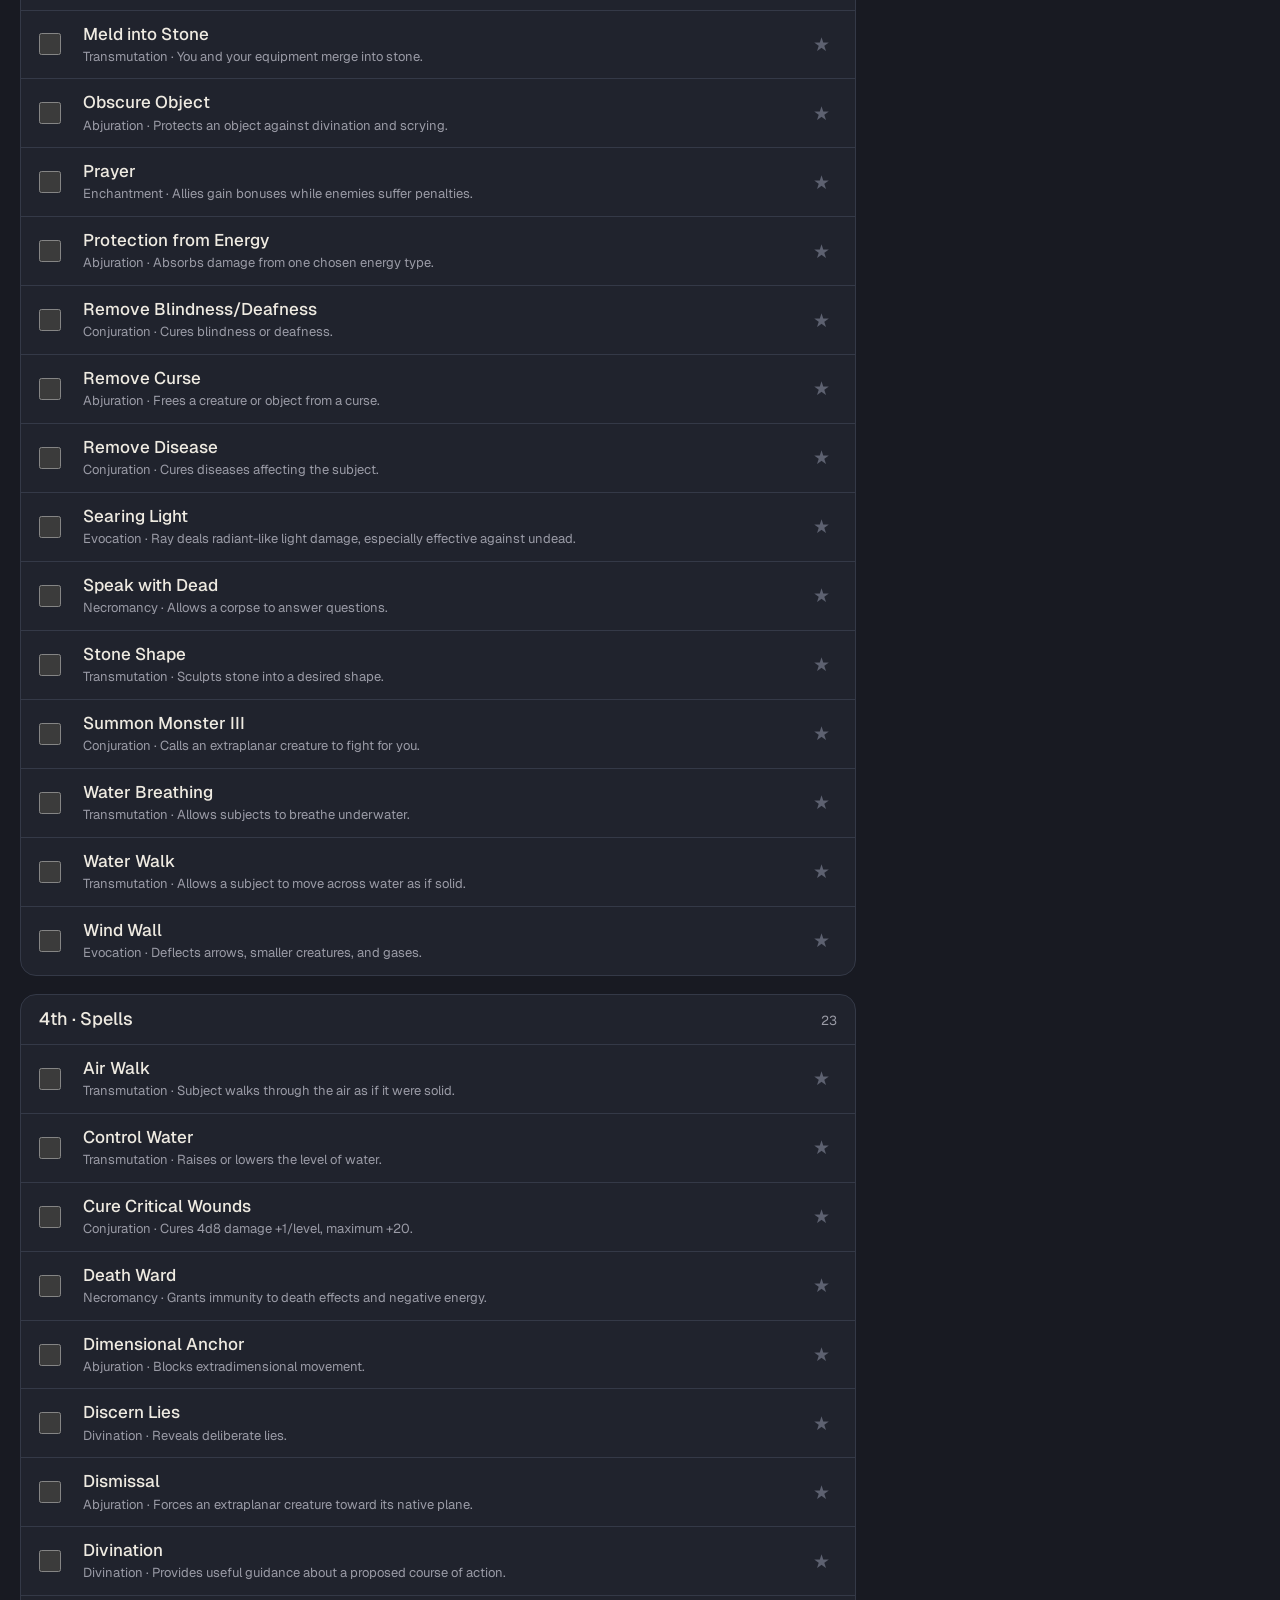
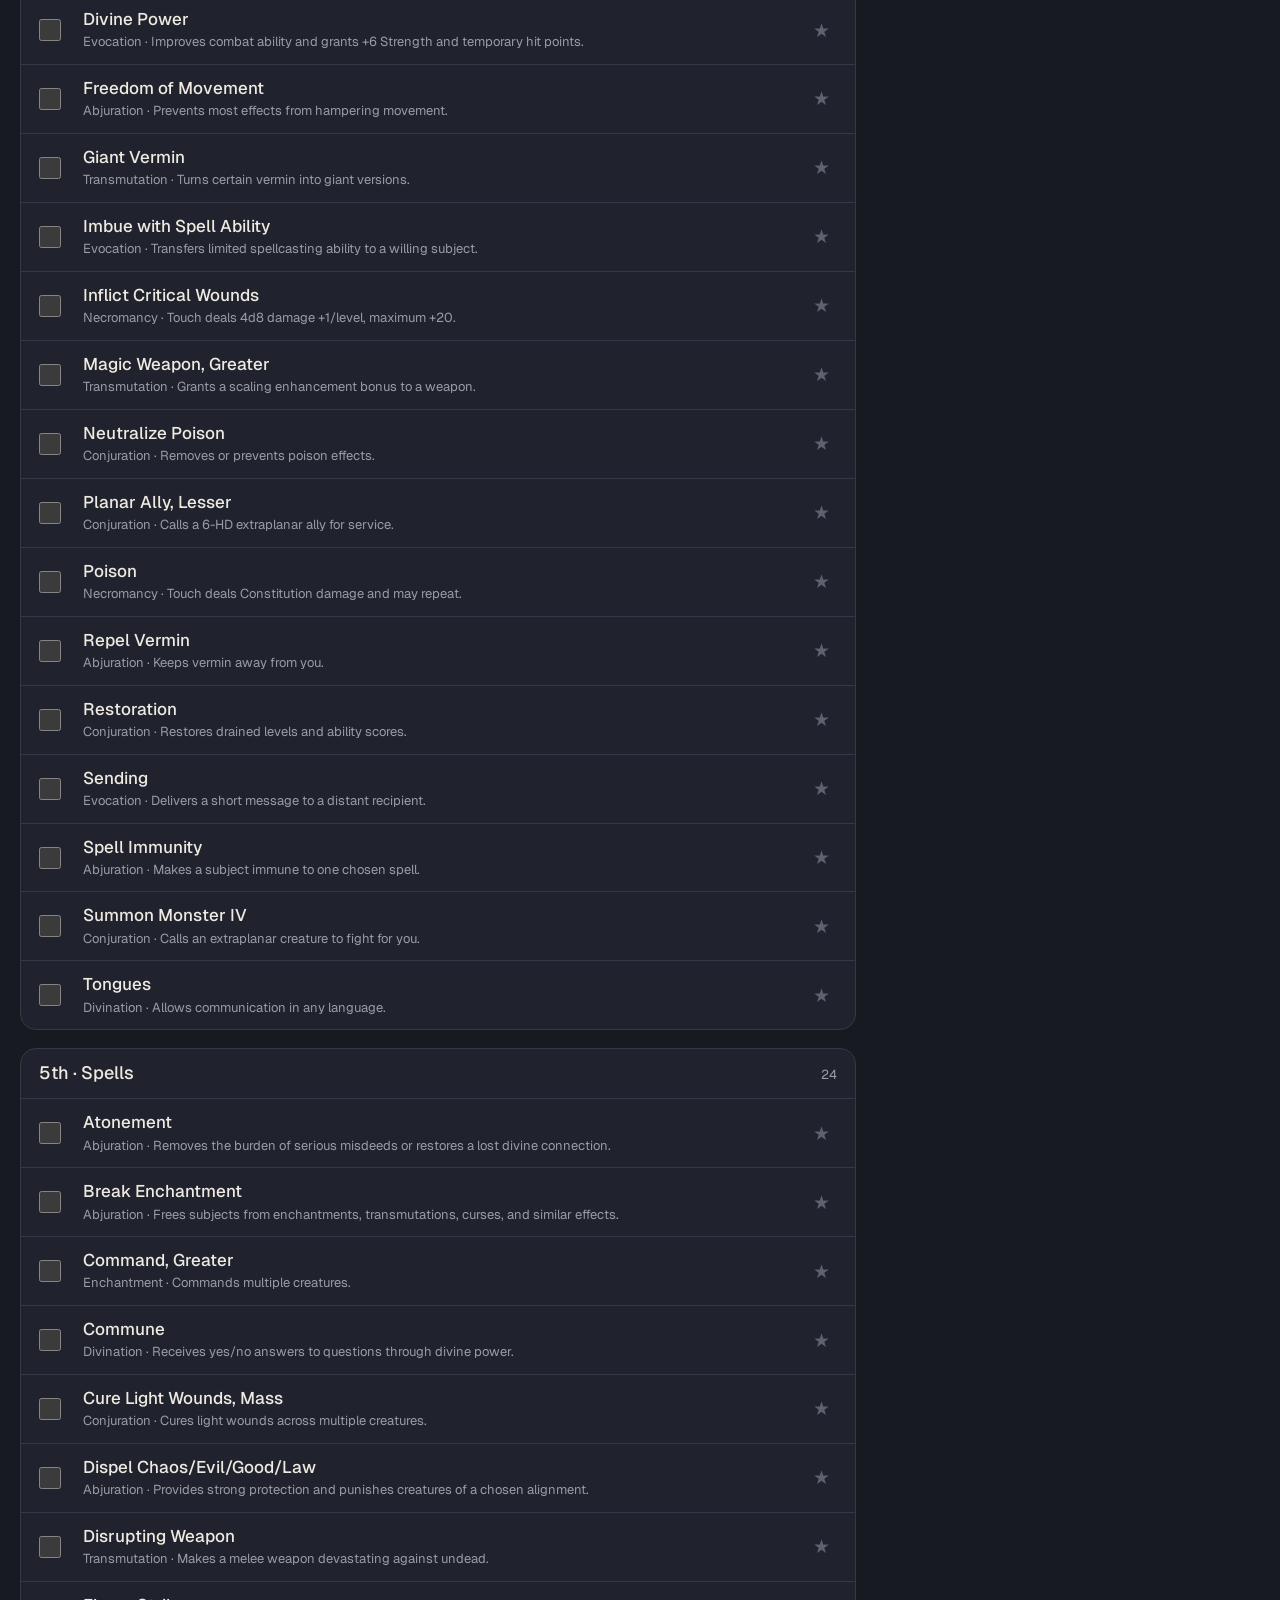
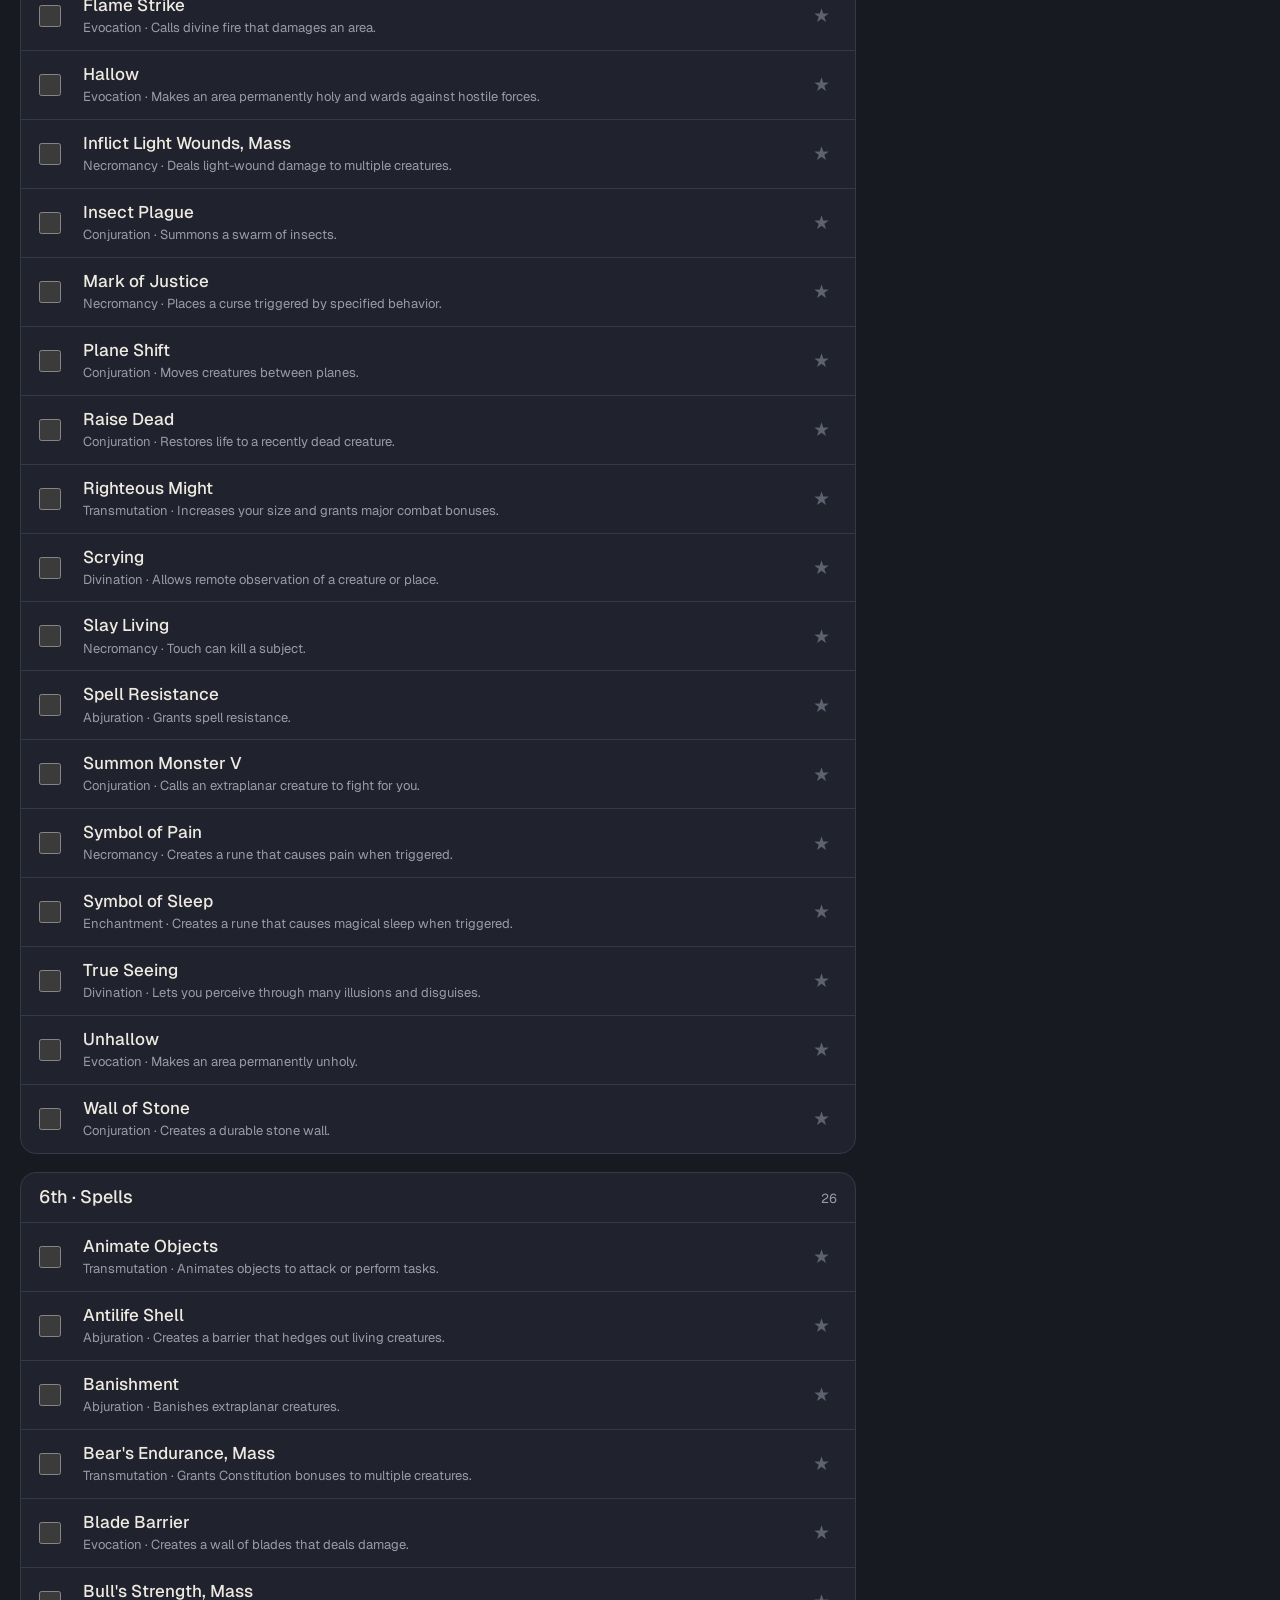
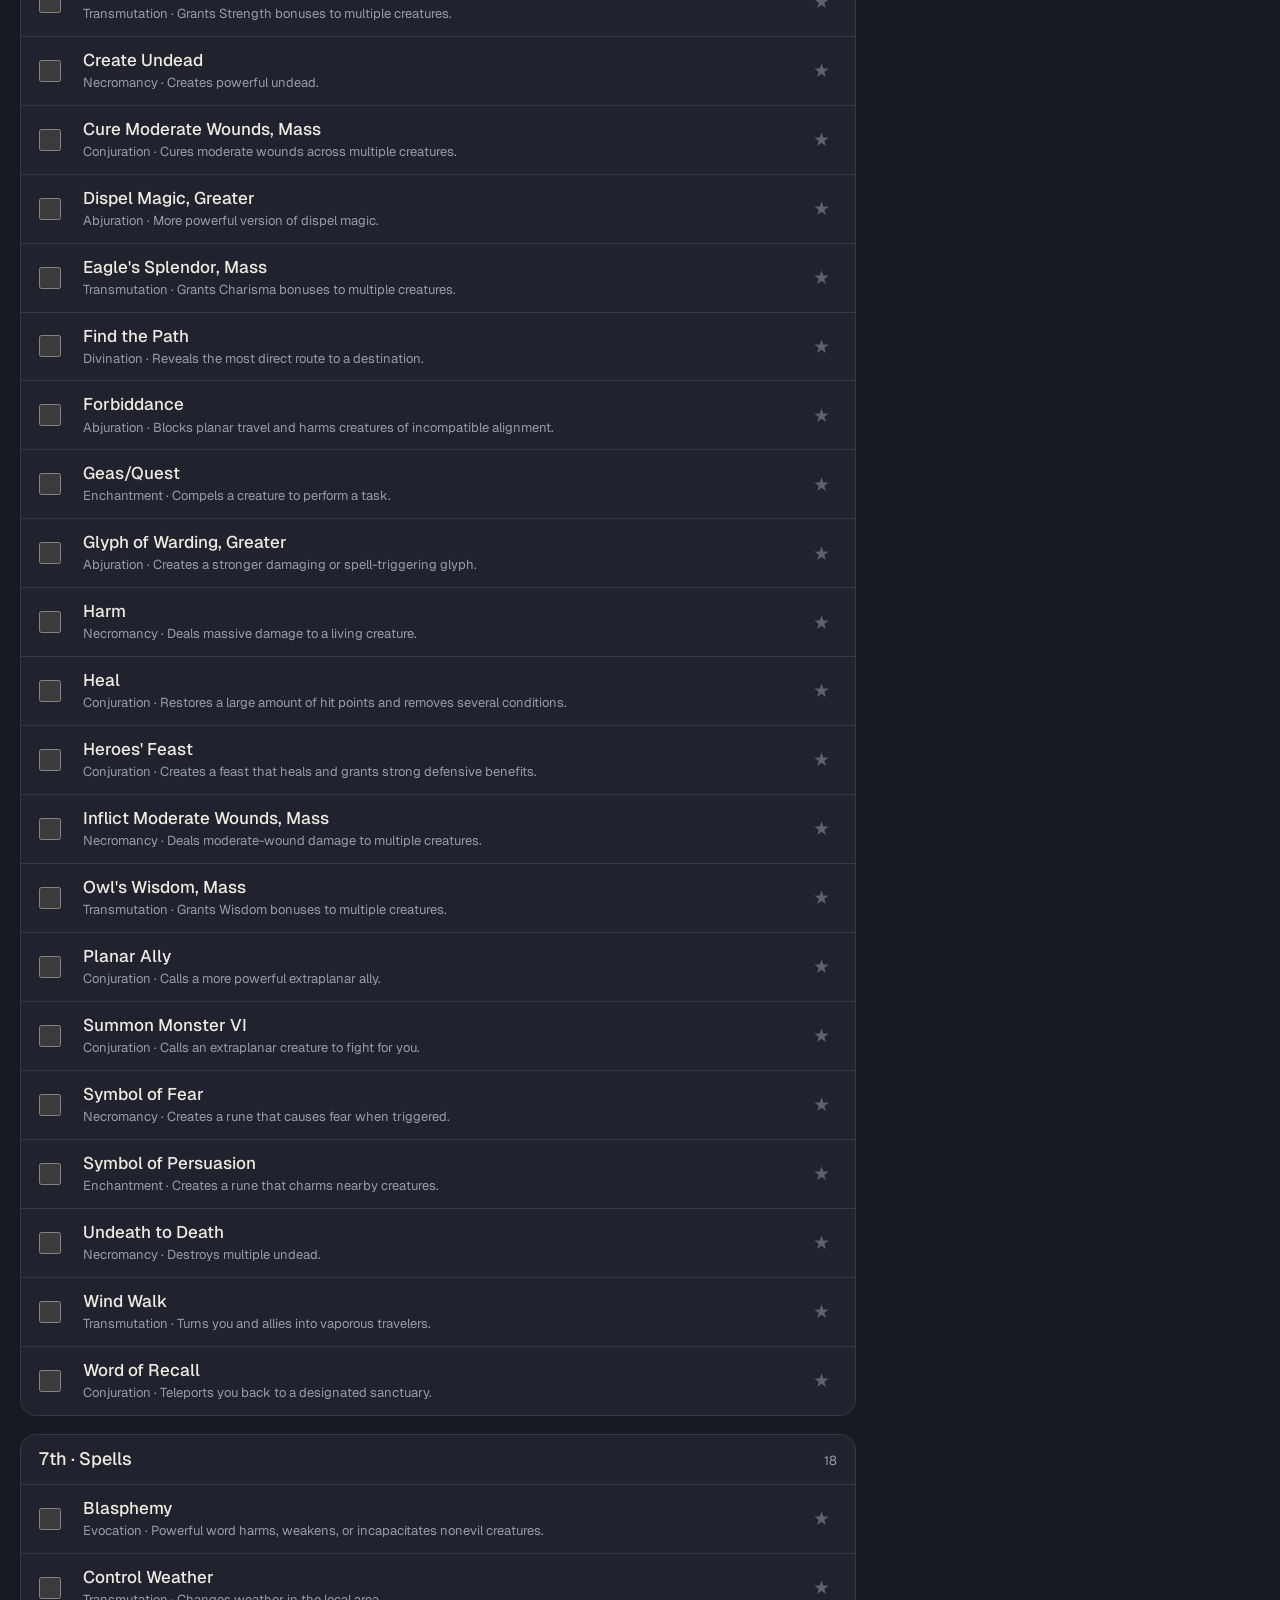
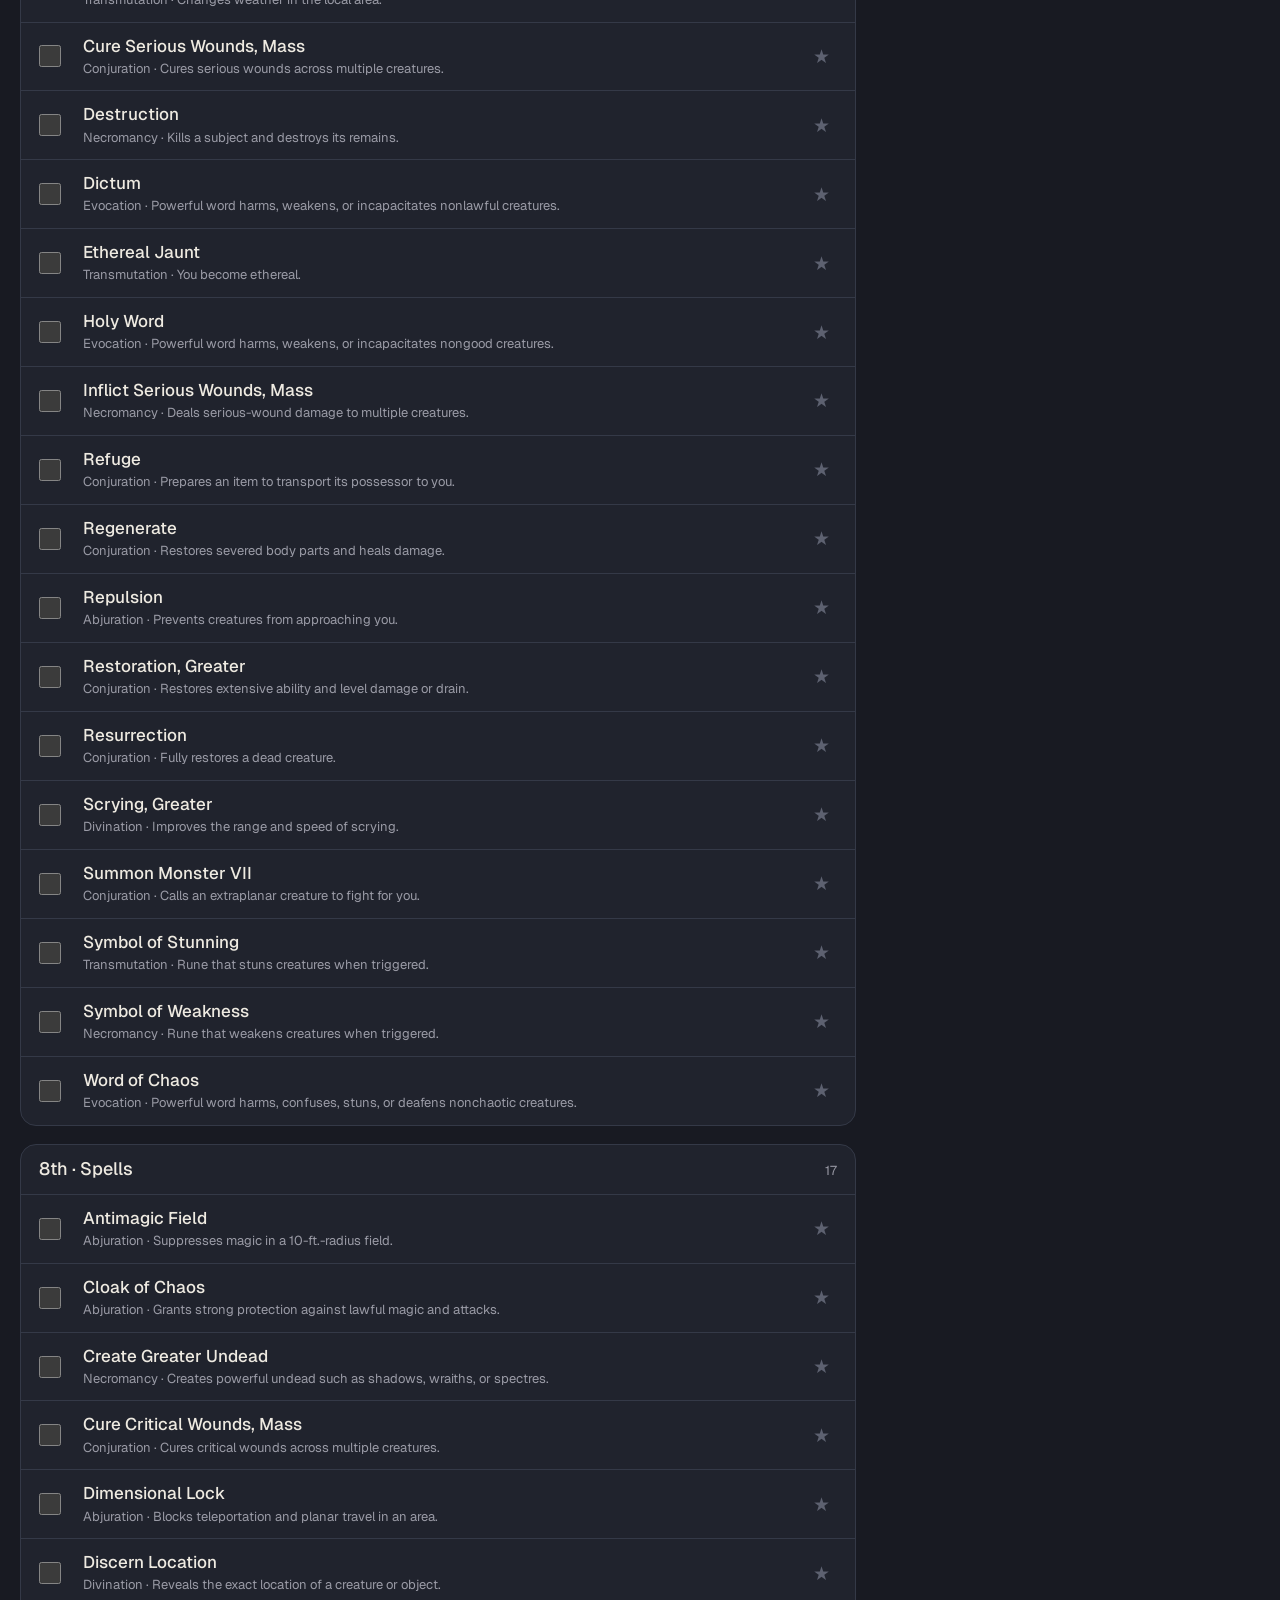
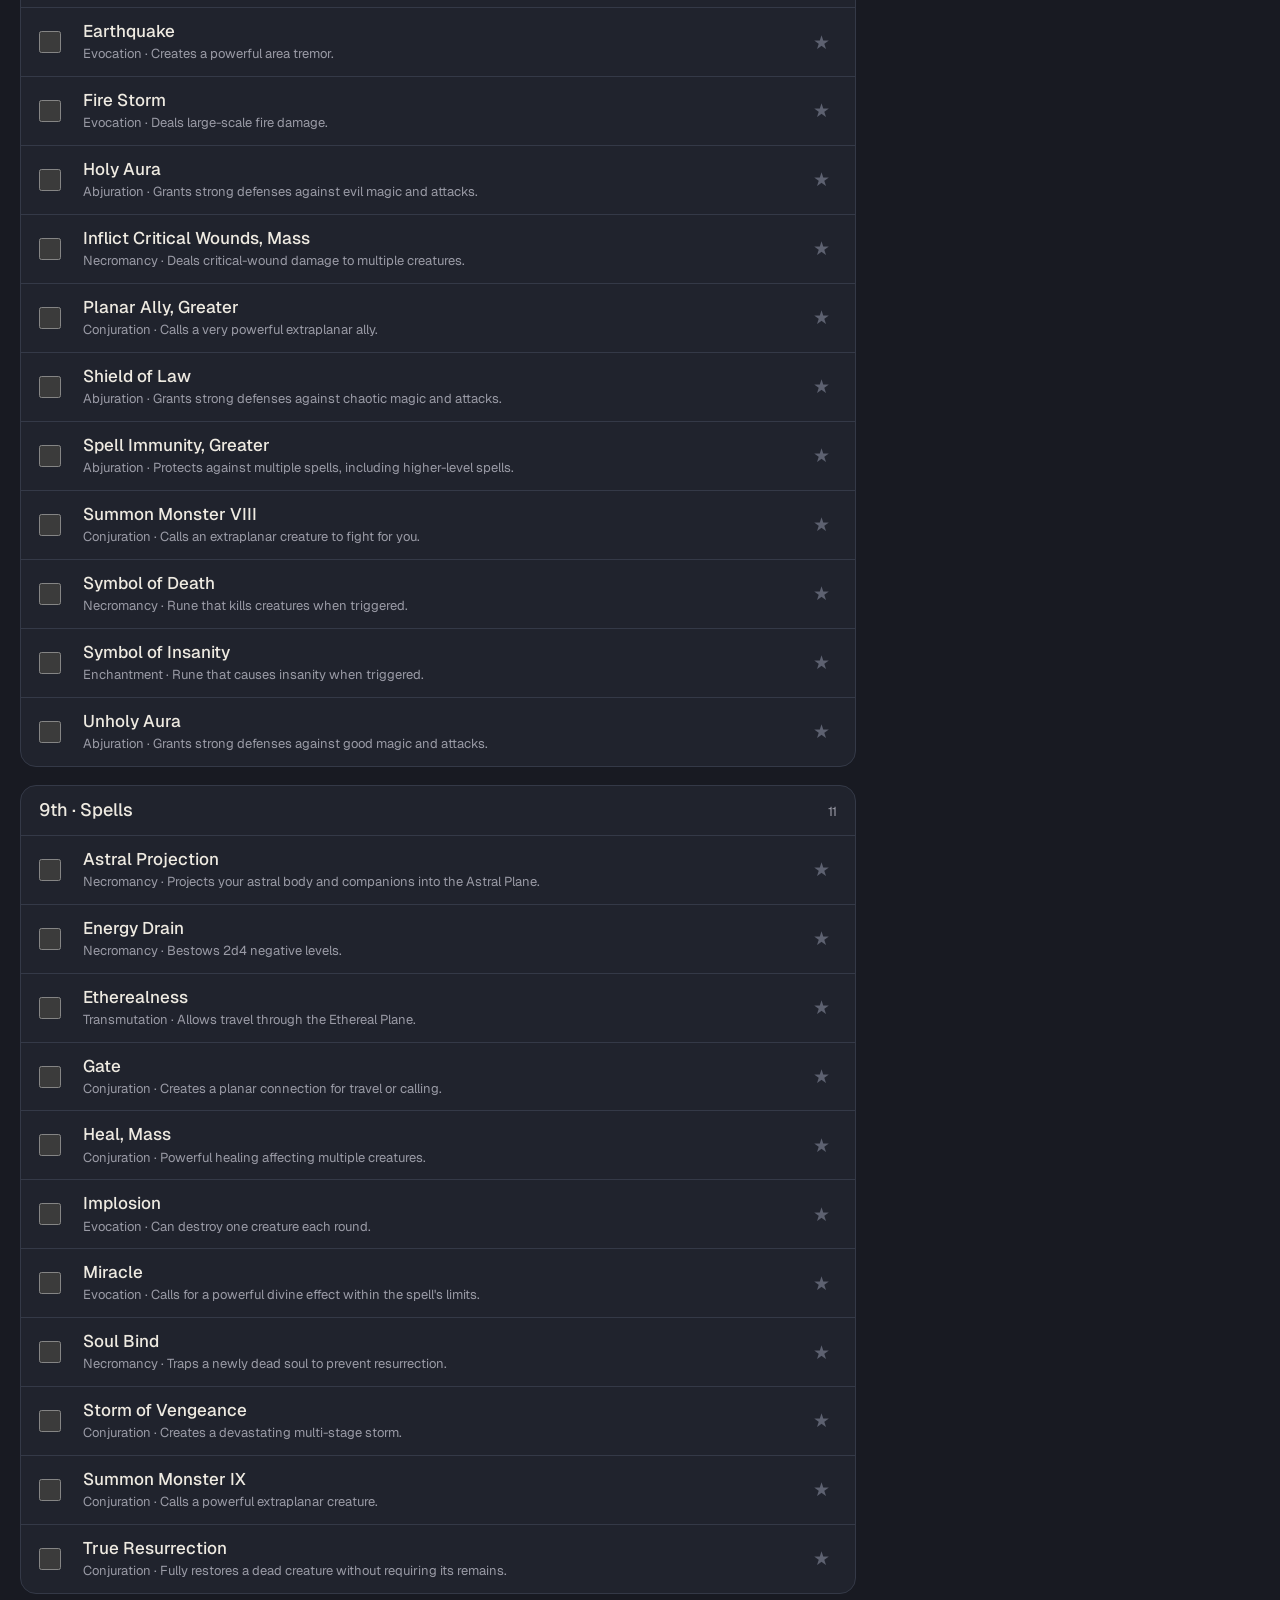
==== commit d61f12ab: "Add files via upload" ====
--- a/index.html
+++ b/index.html
@@ -6,10 +6,10 @@
 <meta name="viewport" content="width=device-width,initial-scale=1,viewport-fit=cover">
 <title>Caelian Vàel · Cleric Spellbook</title>
 <meta name="description" content="Caelian Vàel's D&D 3.5 Cleric spellbook.">
-<link rel="preconnect" href="https://fonts.googleapis.com"><link rel="preconnect" href="https://fonts.gstatic.com" crossorigin><link rel="stylesheet" href="https://fonts.googleapis.com/css2?family=Geist:wght@400..800&display=swap">
-<link rel="stylesheet" href="css/styles.css?v=20260925-13">
+<link rel="preconnect" href="https://fonts.googleapis.com"><link rel="preconnect" href="https://fonts.gstatic.com" crossorigin><link rel="stylesheet" href="https://fonts.googleapis.com/css2?family=Geist:wght@400..700&display=swap">
+<link rel="stylesheet" href="css/styles.css?v=20260925-9">
 <style>
-.header-tools{align-items:center;justify-content:center;width:2.5rem;height:2.5rem;padding:0;line-height:1;}
+.header-tools{display:inline-flex;align-items:center;justify-content:center;width:2.5rem;height:2.5rem;padding:0;line-height:1;}
 .settings-icon{display:block;width:1.25rem;height:1.25rem;flex:0 0 auto;fill:currentColor;}
 </style>
 </head>
@@ -23,12 +23,12 @@
 </nav></header>
 <main>
 <div class="toolbar"><input id="search" class="search" type="search" aria-label="Search spells" placeholder="Search spells…"><select id="levelFilter" class="select" aria-label="Filter by spell level"><option value="all">All levels</option><option value="0">0</option><option value="1">1st</option><option value="2">2nd</option><option value="3">3rd</option><option value="4">4th</option><option value="5">5th</option><option value="6">6th</option><option value="7">7th</option><option value="8">8th</option><option value="9">9th</option></select><select id="preparedFilter" class="select" aria-label="Filter by preparation or favorites"><option value="all">All spells</option><option value="prepared">Prepared</option><option value="favorites">Favorites</option></select></div>
-<div class="grid"><section id="content" class="levels" aria-live="polite"></section><aside><div class="detail" id="detail"><h2>Choose a spell</h2><p>Select any spell to see its details here.</p></div><div class="today"><h3>Caelian's slots</h3><div id="slots"></div></div>
+<div class="grid"><section id="content" class="levels" aria-live="polite"></section><aside><div class="detail" id="detail"><h2>Choose a spell</h2><p>Select any spell to see its quick-reference information. If the page opens as a preview, use <b>Open in Safari</b> for full interactivity.</p></div><div class="today"><h3>Caelian's slots</h3><div id="slots"></div></div>
 <div class="settings"><h3>Character</h3><div class="settingsrow"><label>Cleric level <input id="charLevel" type="number" min="1" max="20" value="5"></label><label>Wisdom <input id="wis" type="number" min="1" max="40" value="23"></label></div><p class="meta">Domain slots are separate. At level 5, WIS 23 gives 0:5, 1:3+3 bonus+1 domain, 2:2+2 bonus+1 domain, 3:1+1 bonus+1 domain.</p><h3>Innate spells</h3><p class="meta section-note">Racial spell-like abilities, cast like spells.</p><div id="innateSpells"></div><h3>Domain powers</h3><p class="meta section-note">Granted powers from your Magic and Balance domains.</p><div id="domainPowers"></div></div></aside></div>
 </main>
 <div class="modal" id="modal"><div class="sheet" id="sheet"></div></div>
 <div class="mobile-tools-backdrop" id="mobileToolsBackdrop"></div>
 <section class="mobile-tools-drawer" id="mobileToolsDrawer" aria-label="Character and slot controls" aria-hidden="true"><header><h2>Character &amp; Slots</h2><button class="mobile-close" id="mobileToolsClose" type="button">Close</button></header><div class="today"><h3>Today’s slots</h3><div id="mobileSlots"></div></div><div class="settings"><h3>Character</h3><div class="settingsrow"><label>Cleric level <input id="mobileCharLevel" type="number" min="1" max="20" inputmode="numeric" value="5"></label><label>Wisdom <input id="mobileWis" type="number" min="1" max="60" inputmode="numeric" value="23"></label></div><p class="meta" id="mobileCharacterNote"></p><h3>Innate spells</h3><p class="meta section-note">Racial spell-like abilities, cast like spells.</p><div id="mobileInnateSpells"></div><h3>Domain powers</h3><p class="meta section-note">Granted powers from your Magic and Balance domains.</p><div id="mobileDomainPowers"></div></div></section>
-<script src="js/spells.js?v=20260925-13"></script>
-<script src="js/app.js?v=20260925-13"></script>
+<script src="js/spells.js?v=20260925-9"></script>
+<script src="js/app.js?v=20260925-9"></script>
 </body></html>
--- a/css/styles.css
+++ b/css/styles.css
@@ -4,7 +4,7 @@
   color-scheme:dark;
   --bg:#181a22;--surface:#20232d;--surface-2:#282c38;--sunken:#1c1e27;
   --line:#343947;--line-strong:#474d5e;
-  --ink:#eeeae1;--ink-2:#dcd9d2;--muted:#b0b3be;
+  --ink:#eeeae1;--ink-2:#cbc8c1;--muted:#9a9ba6;
   --gold:#e3b95f;--gold-ink:#f3d89a;--gold-soft:rgba(227,185,95,.13);--gold-line:rgba(227,185,95,.45);
   --silver:#a9bedf;--silver-soft:rgba(169,190,223,.13);--silver-line:rgba(169,190,223,.45);
   --red:#e8837a;--red-soft:rgba(232,131,122,.12);
@@ -16,28 +16,28 @@
 *{box-sizing:border-box}
 [hidden]{display:none!important}
 html,body{max-width:100%;overflow-x:hidden}
-body{margin:0;background:var(--bg);color:var(--ink);font:450 16.5px/1.55 var(--sans);font-variant-numeric:lining-nums;-webkit-font-smoothing:antialiased;-webkit-text-size-adjust:100%}
+body{margin:0;background:var(--bg);color:var(--ink);font:15px/1.55 var(--sans);-webkit-font-smoothing:antialiased;-webkit-text-size-adjust:100%}
 button,input,select{font:inherit;color:inherit}
 button{cursor:pointer}
 button:disabled{cursor:not-allowed;opacity:.45}
 :focus-visible{outline:2px solid var(--gold);outline-offset:2px;border-radius:6px}
-h1,h2,h3{font-family:var(--serif);font-weight:700;letter-spacing:0}
+h1,h2,h3{font-family:var(--serif);font-weight:500;letter-spacing:-.005em}
 
 /* ---------- Header ---------- */
 header{position:sticky;top:0;z-index:5;background:rgba(24,26,34,.92);-webkit-backdrop-filter:blur(14px);backdrop-filter:blur(14px);border-bottom:1px solid var(--line);padding:18px 0 0}
 .top{max-width:1280px;margin:auto;padding:0 20px;display:flex;gap:16px;align-items:center;justify-content:space-between}
 .title,.badges,.levels,.spellrow>div{min-width:0}
-.title h1{font-size:29px;line-height:1.1;margin:0}
-.title p{margin:4px 0 0;color:var(--muted);font-size:15px}
+.title h1{font-size:26px;line-height:1.1;margin:0}
+.title p{margin:4px 0 0;color:var(--muted);font-size:14px}
 .badges{display:flex;gap:8px;flex-wrap:wrap;align-items:center}
-.badge{padding:4px 11px;border-radius:999px;font-size:14px;border:1px solid var(--silver-line);background:var(--silver-soft);color:var(--silver)}
+.badge{padding:4px 11px;border-radius:999px;font-size:13px;border:1px solid var(--silver-line);background:var(--silver-soft);color:var(--silver)}
 #preparedBadge{border-color:var(--gold-line);background:var(--gold-soft);color:var(--gold-ink)}
-.header-tools{display:none;border:1px solid var(--line-strong);background:var(--surface);color:var(--ink);border-radius:999px}
+.header-tools{border:1px solid var(--line-strong);background:var(--surface);color:var(--ink);border-radius:999px}
 
 /* Tabs: underline colour tells you which list you are in */
 nav{max-width:1280px;margin:14px auto 0;padding:0 8px;display:flex;gap:4px;overflow-x:auto;scrollbar-width:none}
 nav::-webkit-scrollbar{display:none}
-.tab{white-space:nowrap;border:0;border-bottom:2px solid transparent;background:none;color:var(--muted);padding:10px 14px 12px;font-size:17px;border-radius:0}
+.tab{white-space:nowrap;border:0;border-bottom:2px solid transparent;background:none;color:var(--muted);padding:10px 14px 12px;font-size:15px;border-radius:0}
 .tab:hover{color:var(--ink)}
 .tab.active{color:var(--ink);border-bottom-color:var(--gold)}
 .tab[data-tab="magic"].active,.tab[data-tab="balance"].active{border-bottom-color:var(--silver)}
@@ -57,16 +57,16 @@
 .levels{display:grid;gap:18px;align-content:start}
 .level{background:var(--surface);border:1px solid var(--line);border-radius:var(--r-lg);overflow:hidden}
 .levelhead{display:flex;align-items:baseline;justify-content:space-between;gap:12px;padding:13px 18px;border-bottom:1px solid var(--line)}
-.levelhead strong{font:700 20px/1.2 var(--serif);color:var(--ink)}
-.count{color:var(--muted);font-size:14px;font-family:var(--sans);font-weight:400}
+.levelhead strong{font:500 18px/1.2 var(--serif);color:var(--ink)}
+.count{color:var(--muted);font-size:13px;font-family:var(--sans);font-weight:400}
 .spellrow{position:relative;display:grid;grid-template-columns:32px minmax(0,1fr) 40px;gap:12px;align-items:center;padding:12px 14px 12px 18px;border-bottom:1px solid var(--line);cursor:pointer}
 .spellrow:last-child{border-bottom:0}
 .spellrow:hover{background:var(--surface-2)}
 .spellrow:has(.check:checked){background:var(--gold-soft)}
 .spellrow:has(.check:checked)::before{content:"";position:absolute;left:0;top:10px;bottom:10px;width:3px;border-radius:0 3px 3px 0;background:var(--gold)}
 .check{width:22px;height:22px;margin:0;accent-color:var(--gold);cursor:pointer}
-.spellname{font:700 19px/1.25 var(--serif);color:var(--ink)}
-.meta{font-size:14.5px;line-height:1.4;color:var(--muted);margin-top:3px}
+.spellname{font:500 17px/1.3 var(--serif);color:var(--ink)}
+.meta{font-size:13px;line-height:1.45;color:var(--muted);margin-top:3px}
 .spellname,.meta{overflow-wrap:anywhere}
 .star{width:40px;height:40px;display:grid;place-items:center;background:none;border:0;border-radius:999px;color:#5d6170;font-size:19px}
 .star:hover{background:var(--surface-2);color:var(--ink-2)}
@@ -77,34 +77,34 @@
 aside{position:sticky;top:calc(var(--header-h) + 16px);max-height:calc(100vh - var(--header-h) - 32px);overflow-y:auto;overscroll-behavior:contain;display:grid;gap:18px;scrollbar-width:thin;scrollbar-color:var(--line-strong) transparent}
 .detail,.today,.settings{background:var(--surface);border:1px solid var(--line);border-radius:var(--r-lg);padding:20px}
 .today,.settings{margin:0}
-.detail h2{font-size:29px;line-height:1.15;margin:0 44px 4px 0}
+.detail h2{font-size:26px;line-height:1.15;margin:0 44px 4px 0}
 .detail>p,.sheet>p{color:var(--ink-2);max-width:68ch}
-.source{color:var(--gold-ink);font-size:15px;font-style:italic}
-.detail h3,.sheet h3{font-size:20px;margin:22px 0 8px;color:var(--ink)}
+.source{color:var(--gold-ink);font-size:14px}
+.detail h3,.sheet h3{font-size:18px;margin:22px 0 8px;color:var(--ink)}
 .facts{display:grid;grid-template-columns:repeat(2,minmax(0,1fr));gap:1px;margin:12px 0;background:var(--line);border:1px solid var(--line);border-radius:var(--r-md);overflow:hidden}
-.fact{background:var(--sunken);padding:10px 12px;font-size:15.5px;color:var(--ink);line-height:1.4}
-.fact b{display:block;font-size:13.5px;font-weight:400;color:var(--muted);margin-bottom:2px}
+.fact{background:var(--sunken);padding:10px 12px;font-size:14px;color:var(--ink);line-height:1.4}
+.fact b{display:block;font-size:12px;font-weight:400;color:var(--muted);margin-bottom:2px}
 .ruletext{white-space:pre-line;background:var(--sunken);border:1px solid var(--line);border-radius:var(--r-md);padding:14px 16px;color:var(--ink);line-height:1.65;max-width:none}
-.note{border-left:3px solid var(--gold);padding:10px 14px;background:var(--gold-soft);border-radius:0 var(--r-sm) var(--r-sm) 0;color:var(--ink);font-size:15.5px;margin:14px 0}
+.note{border-left:3px solid var(--gold);padding:10px 14px;background:var(--gold-soft);border-radius:0 var(--r-sm) var(--r-sm) 0;color:var(--ink);font-size:14px;margin:14px 0}
 .reference{display:inline-flex;gap:6px;align-items:center;margin-top:10px;color:var(--silver);font-weight:700;text-decoration:none;border-bottom:1px solid var(--silver-line)}
 .reference:hover{color:var(--ink);border-bottom-color:var(--ink)}
-.statusline{margin:8px 0 0;color:var(--muted);font-size:14.5px}
+.statusline{margin:8px 0 0;color:var(--muted);font-size:13px}
 .close{float:right;width:36px;height:36px;border:1px solid var(--line-strong);background:var(--surface-2);color:var(--ink);border-radius:999px;font-size:20px;line-height:1;padding:0}
 
-.today h3,.settings h3{font-size:21px;margin:0 0 12px}
+.today h3,.settings h3{font-size:19px;margin:0 0 12px}
 .settings h3+.settingsrow{margin-top:0}
 .settings h3:not(:first-child){margin-top:22px;padding-top:18px;border-top:1px solid var(--line)}
-.slotline{display:flex;justify-content:space-between;gap:12px;color:var(--ink-2);padding:6px 0;font-size:15.5px;border-bottom:1px solid var(--line)}
+.slotline{display:flex;justify-content:space-between;gap:12px;color:var(--ink-2);padding:6px 0;font-size:14px;border-bottom:1px solid var(--line)}
 .slotline:last-child{border-bottom:0}
-.slotline b{color:var(--ink);font-variant-numeric:lining-nums tabular-nums}
+.slotline b{color:var(--ink);font-variant-numeric:tabular-nums}
 .settingsrow{display:flex;gap:12px;align-items:flex-end;flex-wrap:wrap}
-.settingsrow label{display:flex;flex-direction:column;gap:6px;font-size:14.5px;color:var(--muted)}
+.settingsrow label{display:flex;flex-direction:column;gap:6px;font-size:13px;color:var(--muted)}
 .settings input{width:96px}
 .settings .meta{margin-top:12px}
 
 /* ---------- Buttons ---------- */
 .actionrow{display:flex;gap:8px;flex-wrap:wrap;margin:16px 0}
-.action{min-height:40px;border:1px solid var(--gold);background:var(--gold);color:#1f1a0e;font-weight:700;padding:8px 16px;border-radius:999px;font-size:15.5px}
+.action{min-height:40px;border:1px solid var(--gold);background:var(--gold);color:#1f1a0e;font-weight:700;padding:8px 14px;border-radius:999px;font-size:14px}
 .action:hover:not(:disabled){background:var(--gold-ink);border-color:var(--gold-ink)}
 .action.secondary{border-color:var(--line-strong);background:transparent;color:var(--ink);font-weight:400}
 .action.secondary:hover:not(:disabled){background:var(--surface-2);border-color:var(--muted)}
@@ -113,29 +113,29 @@
 .modal{display:none;position:fixed;inset:0;background:rgba(10,11,16,.7);z-index:20;padding:24px;align-items:center;justify-content:center}
 .modal.show{display:flex}
 .sheet{width:min(720px,100%);max-height:88vh;overflow:auto;background:var(--surface);border:1px solid var(--line-strong);border-radius:20px;padding:26px 28px;box-shadow:0 30px 80px rgba(0,0,0,.5)}
-.sheet h2{font-size:36px;line-height:1.1;margin:0 48px 6px 0}
+.sheet h2{font-size:32px;line-height:1.1;margin:0 48px 6px 0}
 
 /* ---------- Prepared Today ---------- */
 .prepared-intro{color:var(--muted);margin:0 0 18px;max-width:70ch}
 .summarygrid{display:grid;grid-template-columns:repeat(3,minmax(0,1fr));gap:12px;margin-bottom:18px}
 .summarycard{background:var(--surface);border:1px solid var(--line);border-radius:var(--r-md);padding:14px 16px}
-.summarycard b{display:block;font:600 26px/1.1 var(--serif);color:var(--ink);font-variant-numeric:lining-nums tabular-nums}
-.summarycard span{display:block;color:var(--muted);font-size:14.5px;margin-top:4px}
+.summarycard b{display:block;font:500 26px/1.1 var(--serif);color:var(--ink);font-variant-numeric:tabular-nums}
+.summarycard span{display:block;color:var(--muted);font-size:13px;margin-top:4px}
 .dc-panel{background:var(--surface);border:1px solid var(--line);border-radius:var(--r-lg);padding:18px;margin:18px 0}
 .dc-panel h3{font-size:18px;margin:0 0 12px}
 .dc-grid{display:grid;grid-template-columns:repeat(auto-fill,minmax(110px,1fr));gap:8px}
 .dc-item{display:flex;flex-direction:column;gap:4px;padding:10px 12px;border-radius:var(--r-sm);background:var(--sunken)}
-.dc-item span{color:var(--muted);font-size:14.5px}
+.dc-item span{color:var(--muted);font-size:13px}
 .dc-item span,.dc-item b{white-space:nowrap}
-.dc-item b{font:600 22px/1 var(--serif);color:var(--gold-ink);font-variant-numeric:lining-nums tabular-nums}
+.dc-item b{font:500 22px/1 var(--serif);color:var(--gold-ink);font-variant-numeric:tabular-nums}
 .slotgrid{display:grid;grid-template-columns:repeat(auto-fill,minmax(170px,1fr));gap:10px;margin:18px 0}
 .slotcard{background:var(--surface);border:1px solid var(--line);border-radius:var(--r-md);padding:14px 16px}
-.slotcard h3{font-size:18px;margin:0 0 4px;color:var(--ink)}
-.slotcard p{margin:0;color:var(--muted);font-size:14.5px}
-.slotcard .used{font:600 22px/1.2 var(--serif);color:var(--ink);margin-top:8px;font-variant-numeric:lining-nums tabular-nums}
+.slotcard h3{font-size:16px;margin:0 0 4px;color:var(--ink)}
+.slotcard p{margin:0;color:var(--muted);font-size:13px}
+.slotcard .used{font:500 22px/1.2 var(--serif);color:var(--ink);margin-top:8px;font-variant-numeric:tabular-nums}
 .slotcard.over{border-color:var(--red);background:var(--red-soft)}
 .slotcard.over .used{color:var(--red)}
-.bookmark-note{display:flex;gap:10px;align-items:flex-start;margin:0 0 14px;padding:12px 14px;background:var(--sunken);border:1px solid var(--line);border-radius:var(--r-md);color:var(--ink-2);font-size:15.5px}
+.bookmark-note{display:flex;gap:10px;align-items:flex-start;margin:0 0 14px;padding:12px 14px;background:var(--sunken);border:1px solid var(--line);border-radius:var(--r-md);color:var(--ink-2);font-size:14px}
 .bookmark-note strong{color:var(--gold)}
 .warning{margin:14px 0;padding:12px 14px;border-radius:var(--r-md);border:1px solid var(--red);background:var(--red-soft);color:#ffd2cc}
 section>h3{font-size:19px;margin:26px 0 6px}
@@ -145,7 +145,7 @@
 #todayInnate .slotgrid{grid-template-columns:repeat(auto-fill,minmax(260px,1fr))}
 .slotgrid .innate-card{margin-bottom:0;background:var(--surface)}
 .innate-card .actionrow{margin:4px 0 0}
-.innate-field{display:flex;flex-direction:column;gap:6px;font-size:14.5px;color:var(--muted)}
+.innate-field{display:flex;flex-direction:column;gap:6px;font-size:13px;color:var(--muted)}
 .settings .innate-field input[type="text"],.innate-field input[type="text"],.innate-field .select{width:100%}
 .settings .innate-field input[type="number"]{width:96px}
 .innate-field .select+input{margin-top:6px}
@@ -158,34 +158,23 @@
 .mobile-tools-drawer .today,.mobile-tools-drawer .settings{padding:16px}
 .mobile-close{min-height:40px;border:1px solid var(--line-strong);background:var(--surface-2);color:var(--ink);border-radius:999px;padding:6px 16px}
 
-/* Side panel only when there is real room for it */
-@media (min-width:1101px){
+@media (min-width:801px){
   .header-tools{display:none}
   .mobile-tools-backdrop,.mobile-tools-drawer{display:none!important}
 }
-/* Narrow desktop / tablet: full-width list, Character & Slots as a right-hand drawer */
-@media (min-width:801px) and (max-width:1100px){
-  .grid{grid-template-columns:minmax(0,1fr)}
-  aside{display:none}
-  .header-tools{display:inline-flex}
-  .mobile-tools-backdrop{display:block;position:fixed;z-index:17;inset:0;background:rgba(10,11,16,.55);opacity:0;pointer-events:none;transition:opacity .2s}
-  .mobile-tools-backdrop.show{opacity:1;pointer-events:auto}
-  .mobile-tools-drawer{display:block;position:fixed;z-index:18;top:0;right:0;bottom:0;width:min(420px,90vw);background:var(--bg);border-left:1px solid var(--line-strong);box-shadow:-20px 0 60px rgba(0,0,0,.4);padding:22px 18px;overflow:auto;transform:translateX(105%);transition:transform .25s ease}
-  .mobile-tools-drawer.show{transform:translateX(0)}
-}
 
 @media (max-width:800px){
   :root{--header-h:0px}
-  body{font-size:17px}
+  body{font-size:16px}
   header{padding:14px 0 0}
   .top{position:relative;display:block;padding:0 64px 0 16px}
-  .title h1{font-size:25px}
-  .title p{font-size:14px}
+  .title h1{font-size:22px}
+  .title p{font-size:13px}
   .badges{position:absolute;top:0;right:16px;flex-wrap:nowrap}
   .badges .badge{display:none}
   .header-tools{display:inline-flex}
   nav{display:grid;grid-template-columns:repeat(4,minmax(0,1fr));gap:0;margin-top:10px;padding:0 8px}
-  .tab{white-space:normal;min-height:44px;padding:8px 4px 10px;font-size:15.5px;line-height:1.2;text-align:center}
+  .tab{white-space:normal;min-height:44px;padding:8px 4px 10px;font-size:14px;line-height:1.2;text-align:center}
   main{padding:0 12px;margin-top:16px}
   .grid{grid-template-columns:1fr}
   aside{display:none}
@@ -200,7 +189,7 @@
   .facts{grid-template-columns:1fr 1fr}
   .modal{padding:0;align-items:flex-end}
   .sheet{border-radius:20px 20px 0 0;max-height:92vh;padding:22px 18px calc(24px + env(safe-area-inset-bottom))}
-  .sheet h2{font-size:31px}
+  .sheet h2{font-size:27px}
   .mobile-tools-backdrop{display:block;position:fixed;z-index:17;inset:0;background:rgba(10,11,16,.65);opacity:0;pointer-events:none;transition:opacity .2s}
   .mobile-tools-backdrop.show{opacity:1;pointer-events:auto}
   .mobile-tools-drawer{display:block;position:fixed;z-index:18;inset:auto 0 0;background:var(--bg);border-top:1px solid var(--line-strong);border-radius:20px 20px 0 0;padding:18px 14px calc(22px + env(safe-area-inset-bottom));max-height:min(85vh,720px);overflow:auto;transform:translateY(110%);transition:transform .25s ease}
@@ -214,26 +203,11 @@
 @media (prefers-reduced-motion:reduce){
   *,*::before,*::after{transition:none!important;animation:none!important}
 }
-.innate-card h3{font-size:19px;margin:0}
-.innate-effect{margin:0;color:var(--ink);font-size:15.5px;line-height:1.5}
-.innate-toggle{display:flex;align-items:center;gap:8px;font-size:15.5px;color:var(--ink-2);cursor:pointer}
+.innate-card h3{font-size:17px;margin:0}
+.innate-effect{margin:0;color:var(--ink);font-size:14px;line-height:1.5}
+.innate-toggle{display:flex;align-items:center;gap:8px;font-size:14px;color:var(--ink-2);cursor:pointer}
 .settings .innate-toggle input,.innate-toggle input{width:20px;height:20px;min-height:0;padding:0;margin:0;accent-color:var(--gold)}
 .slotcard .used.passive{font-size:16px;color:var(--silver)}
 .settings .section-note{margin:-6px 0 12px}
 .domain-card{border-color:var(--silver-line)}
 .domain-card h3{color:var(--silver)}
-/* Keep numbers lining and aligned (after any font shorthand) */
-.title h1,.levelhead strong,.spellname,.detail h2,.sheet h2,.summarycard b,.dc-item b,.slotcard h3,.slotcard .used,.innate-card h3,.today h3,.settings h3,section>h3{font-variant-numeric:lining-nums tabular-nums}
-
-/* ---------- Typography: one family everywhere ----------
-   Apple devices use the system font (SF Pro); other devices get Geist. */
-h1,h2,h3,.levelhead strong,.summarycard b,.dc-item b,.slotcard .used{font-weight:700;letter-spacing:-.015em}
-.spellname{font-weight:600;letter-spacing:-.01em}
-.meta{font-size:15px;font-weight:450;line-height:1.45}
-.fact,.fact b,.slotline,.statusline,.prepared-intro,.detail>p,.sheet>p,.note,.bookmark-note,.innate-effect,.innate-field,.settingsrow label,.count{font-weight:450}
-.ruletext{font-weight:450;font-size:16.5px;line-height:1.6}
-.search,.select,.settings input,.innate-field input{font-weight:450}
-.tab{font-weight:600}
-.action.secondary{font-weight:500}
-.settings .innate-card h3,.today .innate-card h3,section .innate-card h3{margin:0;padding:0;border:0}
-.settings .innate-card .meta{margin-top:0}
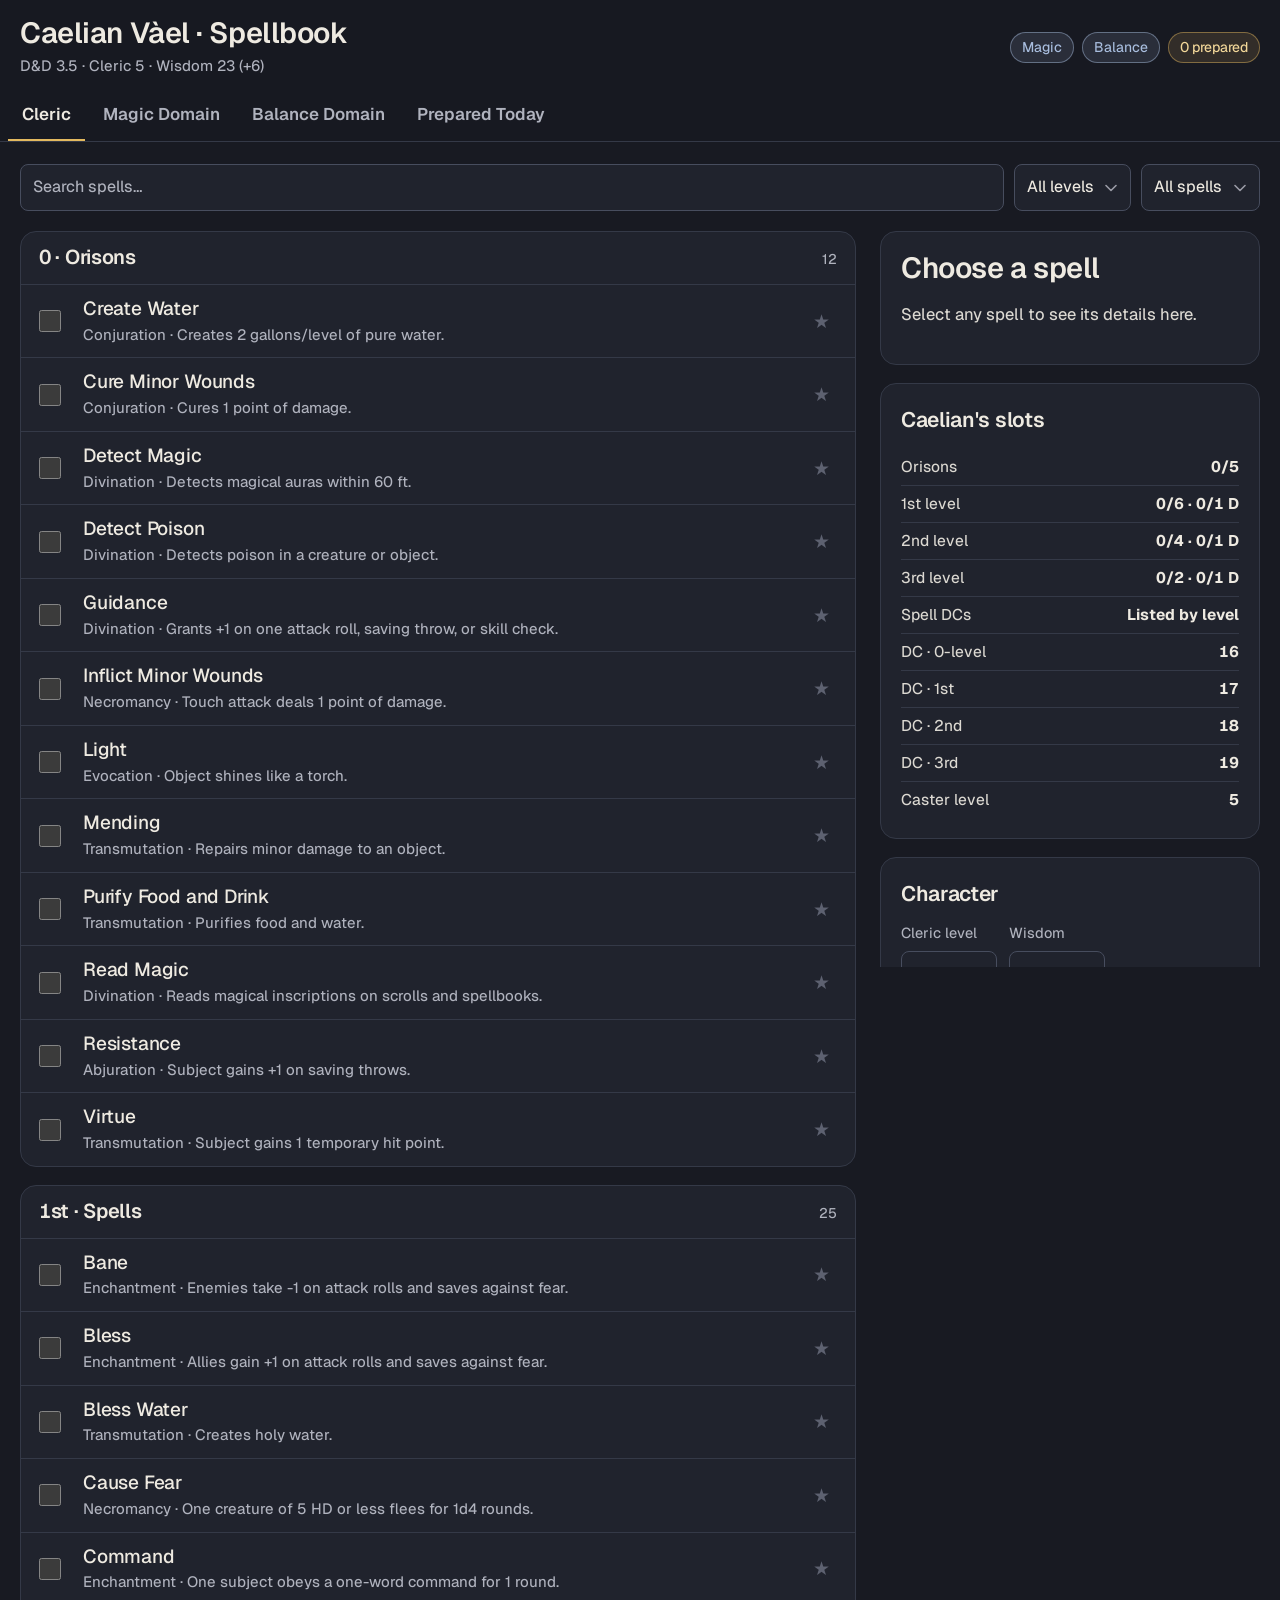
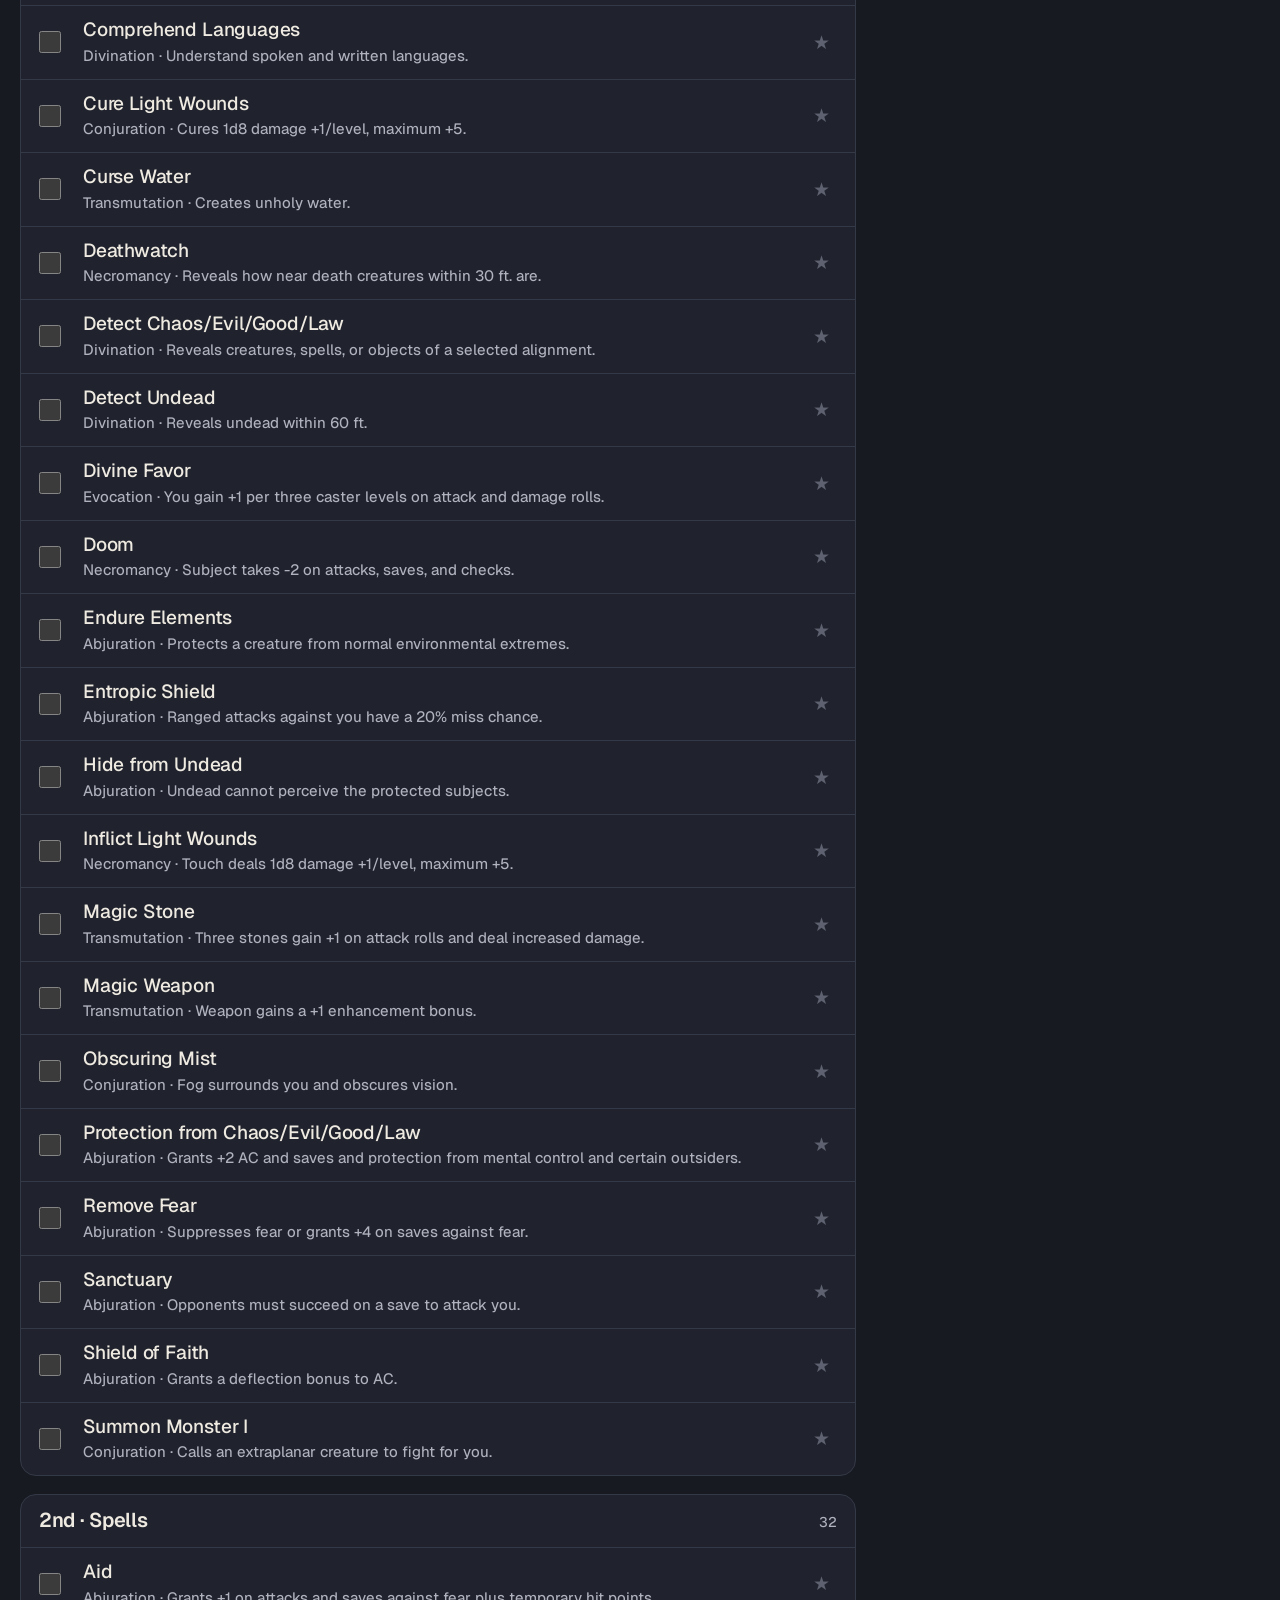
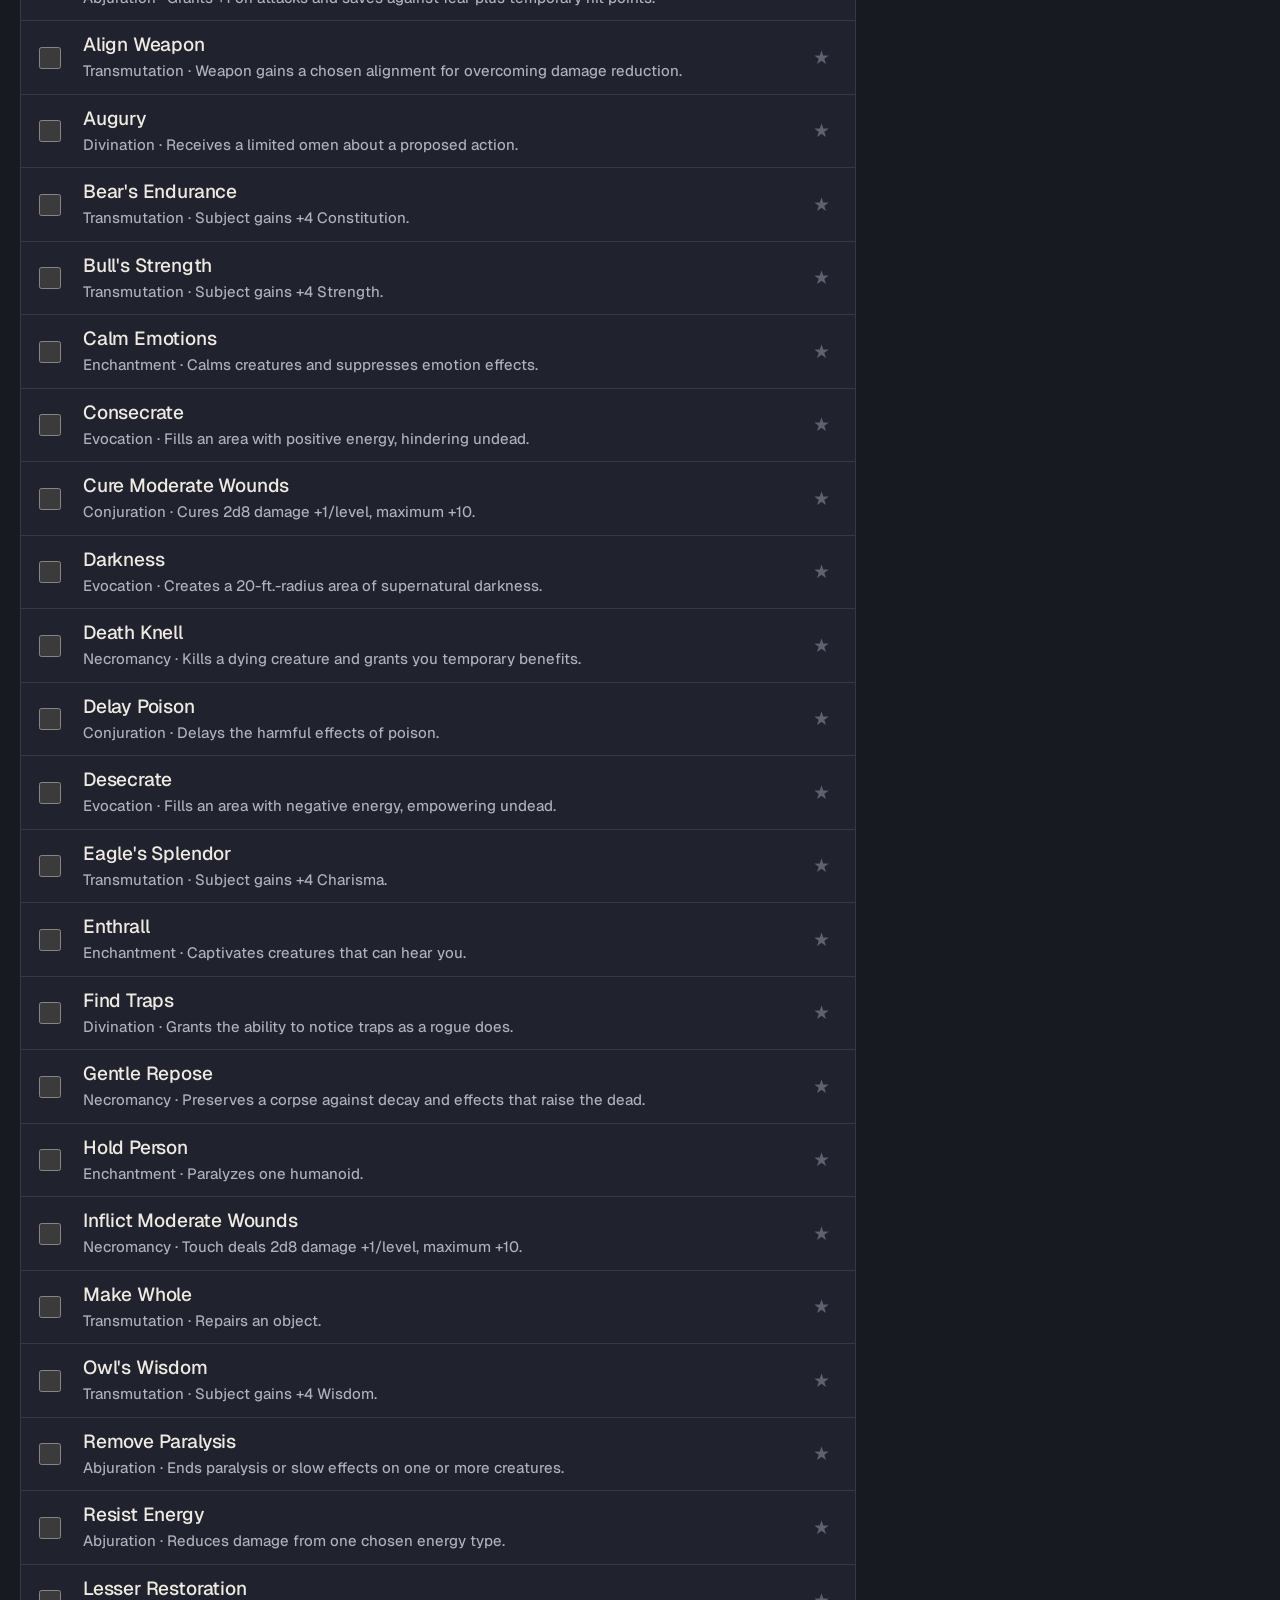
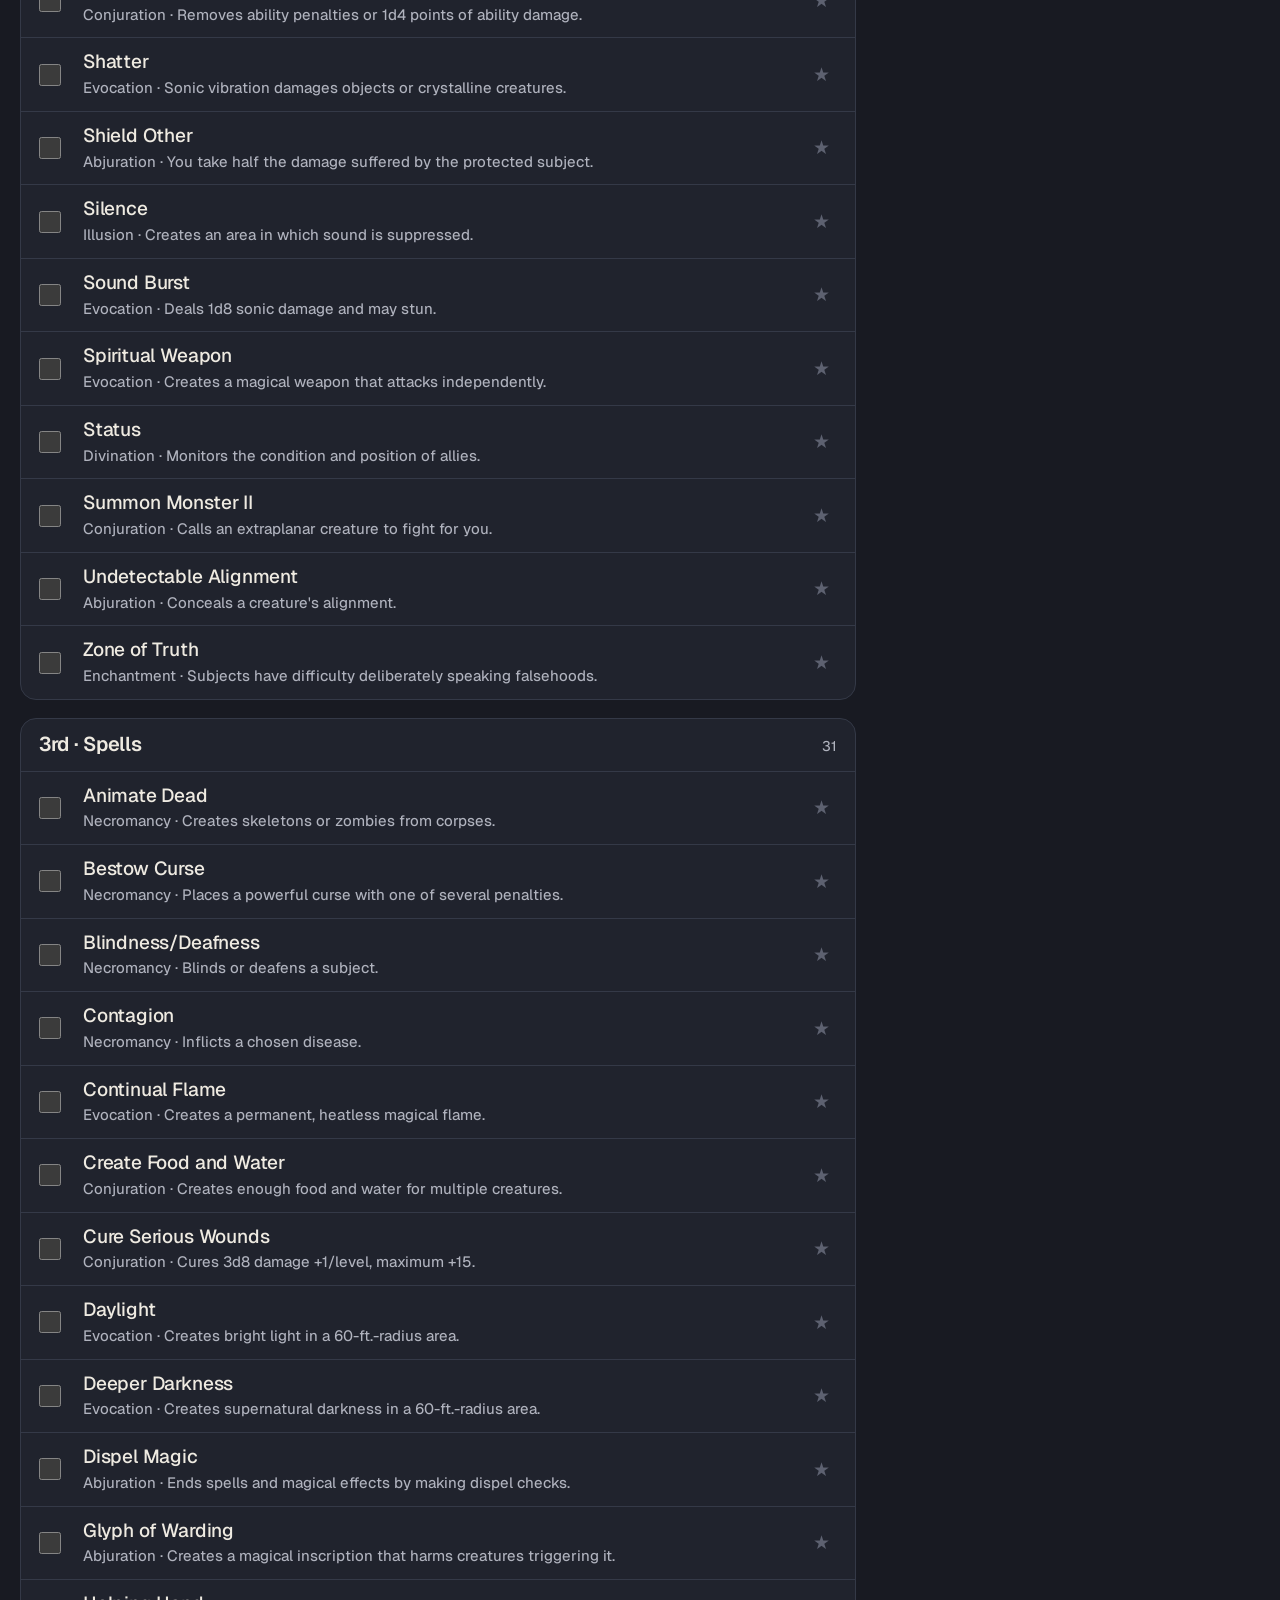
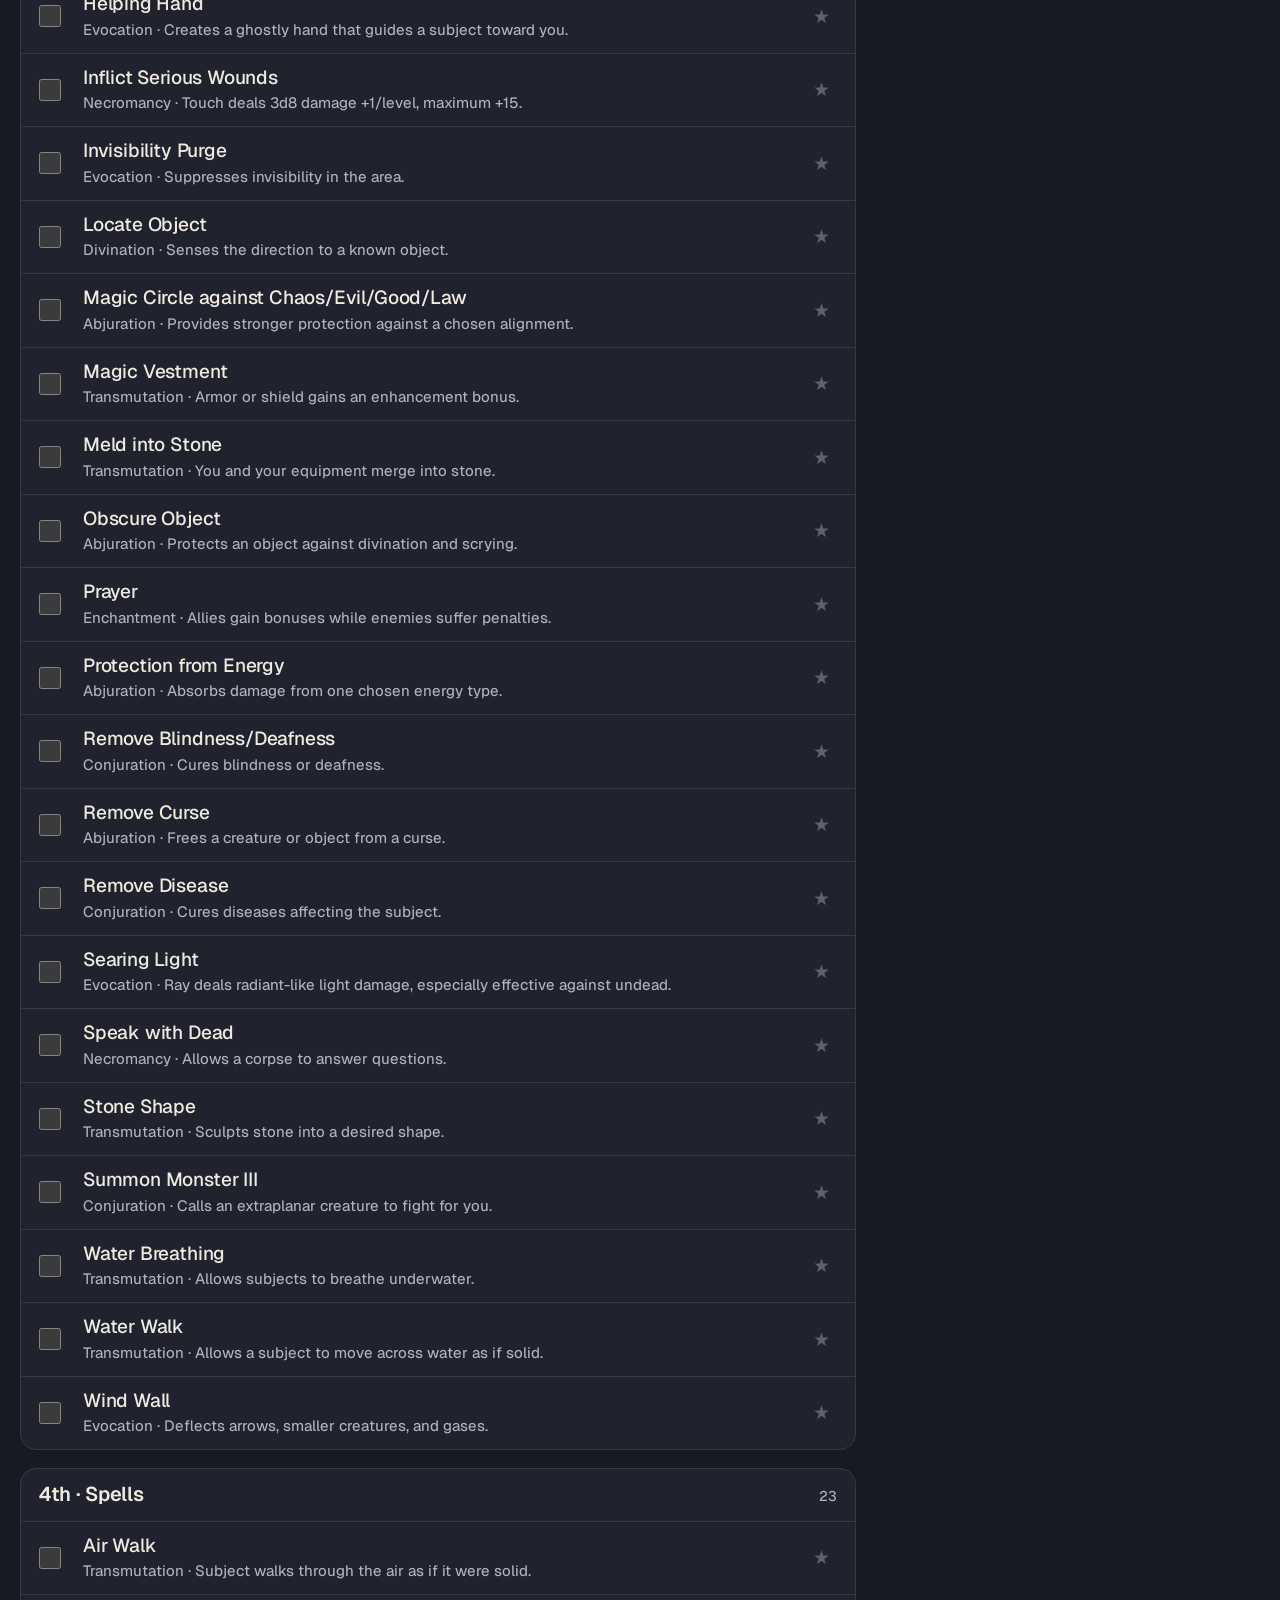
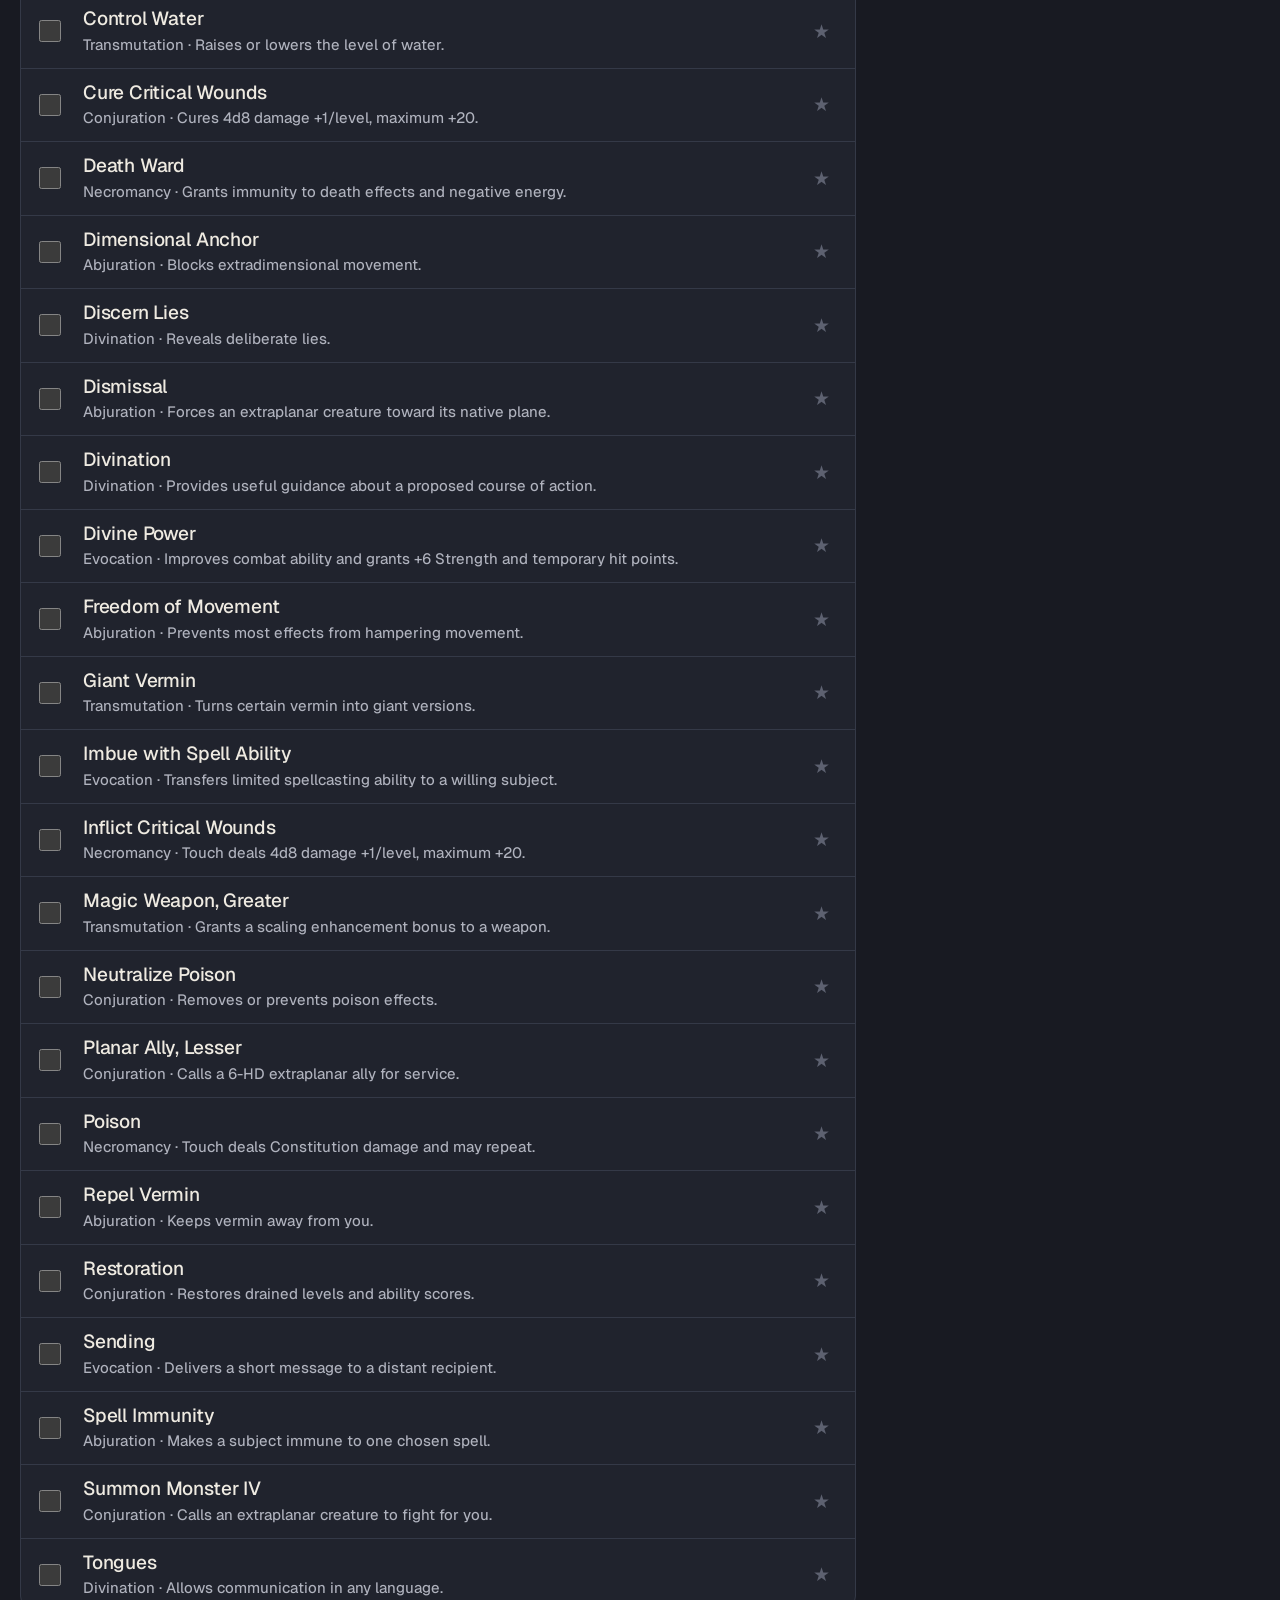
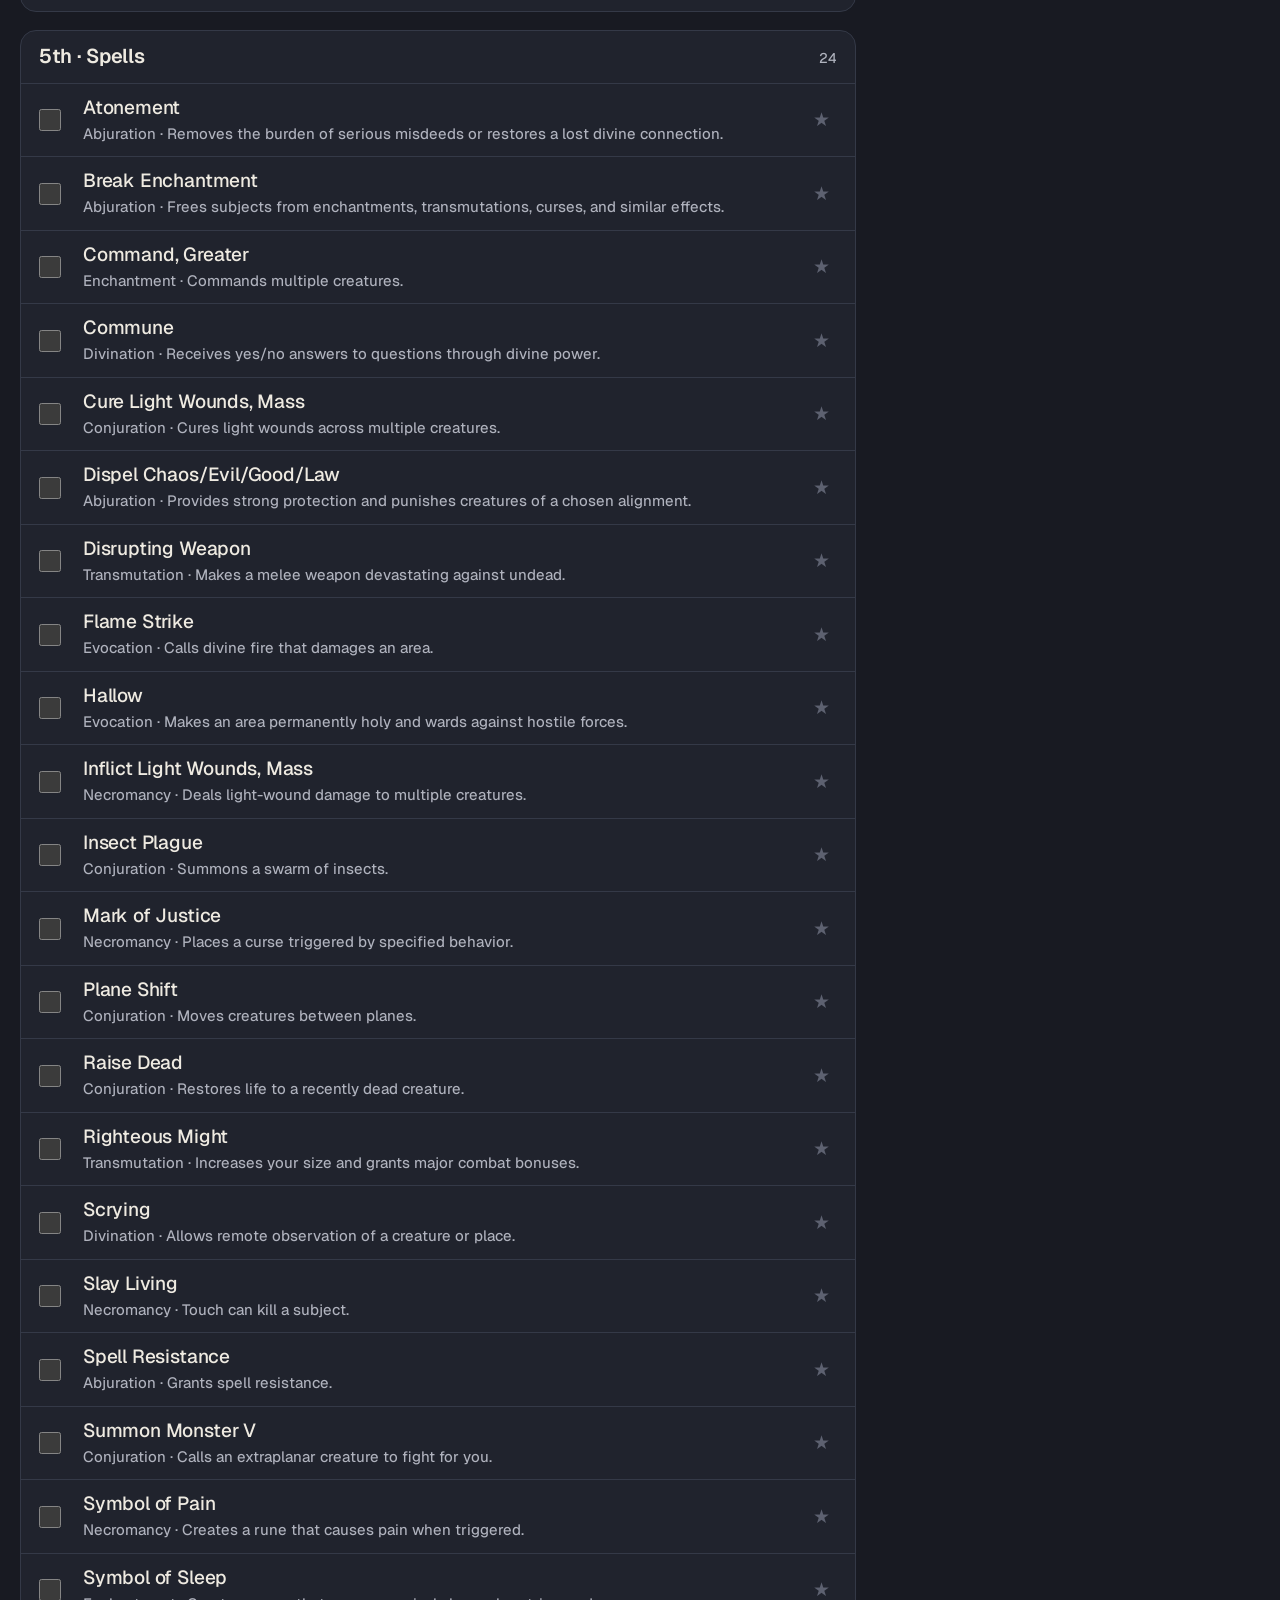
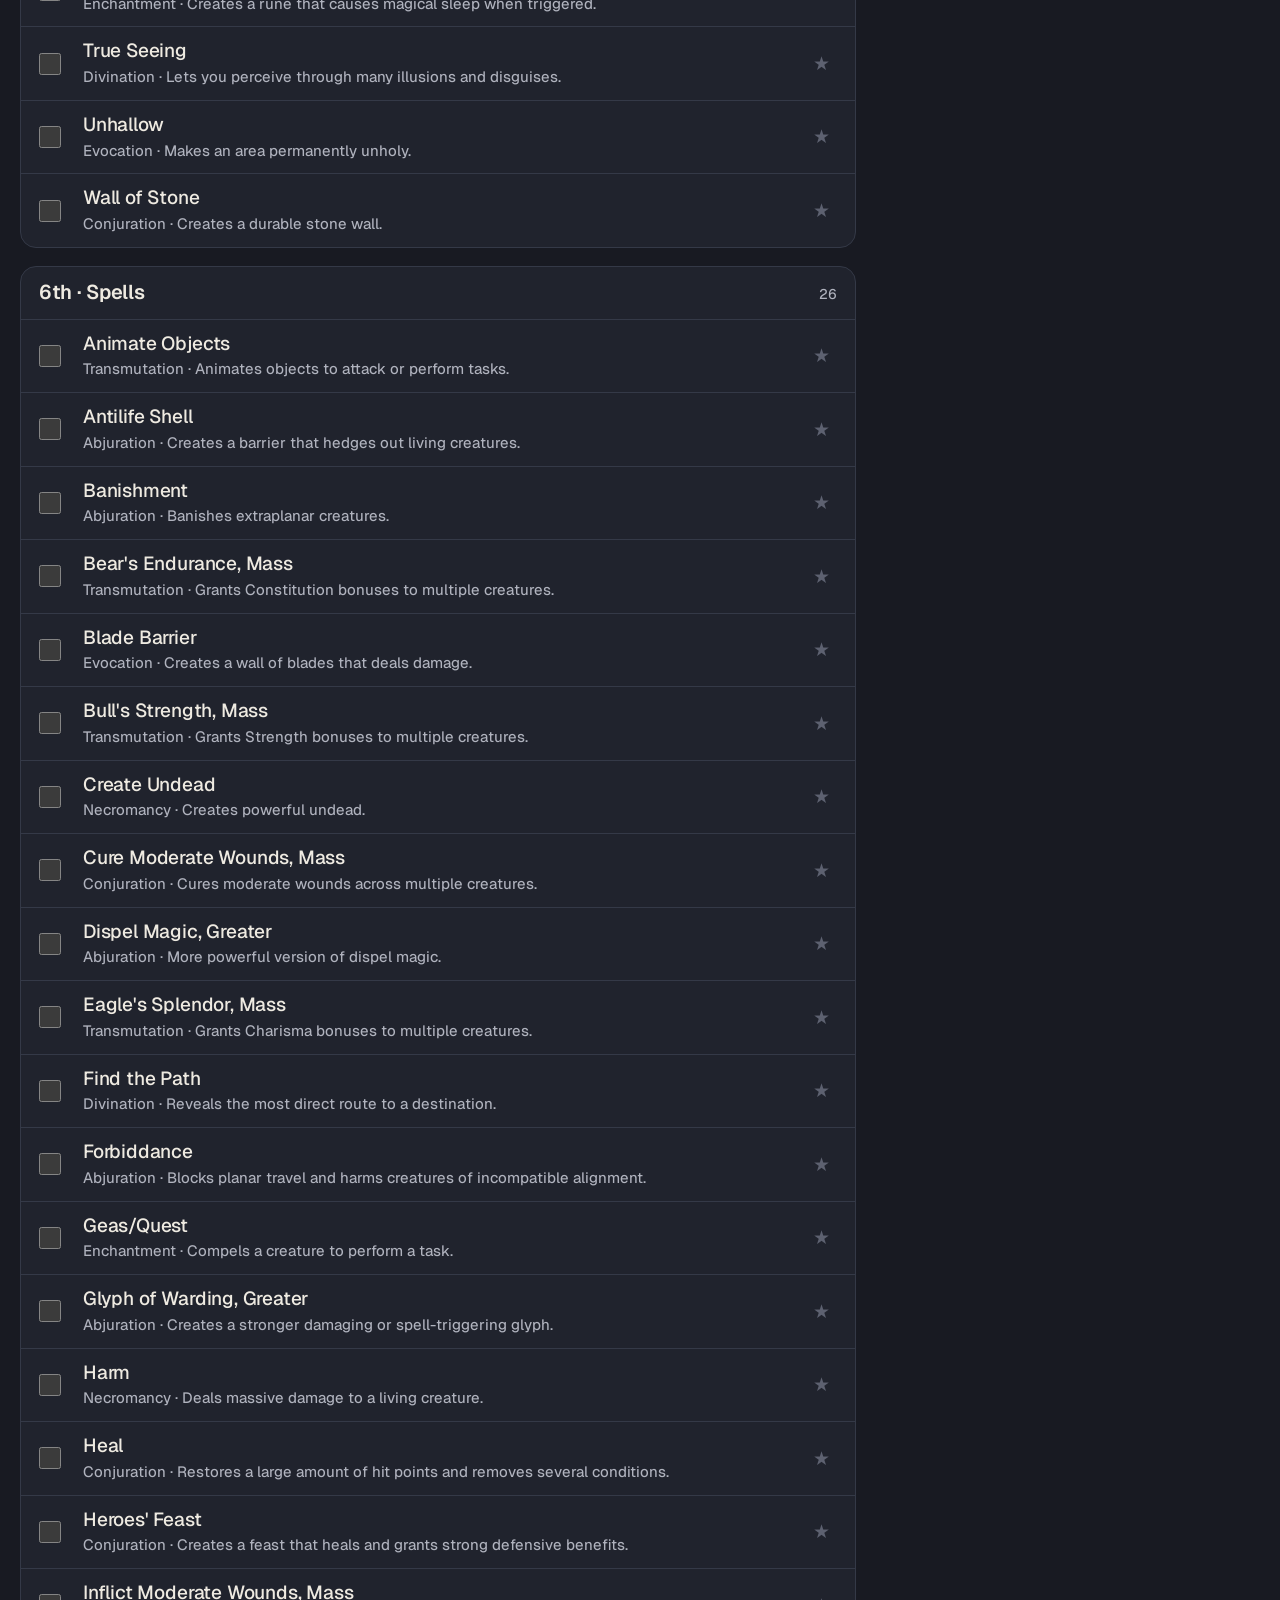
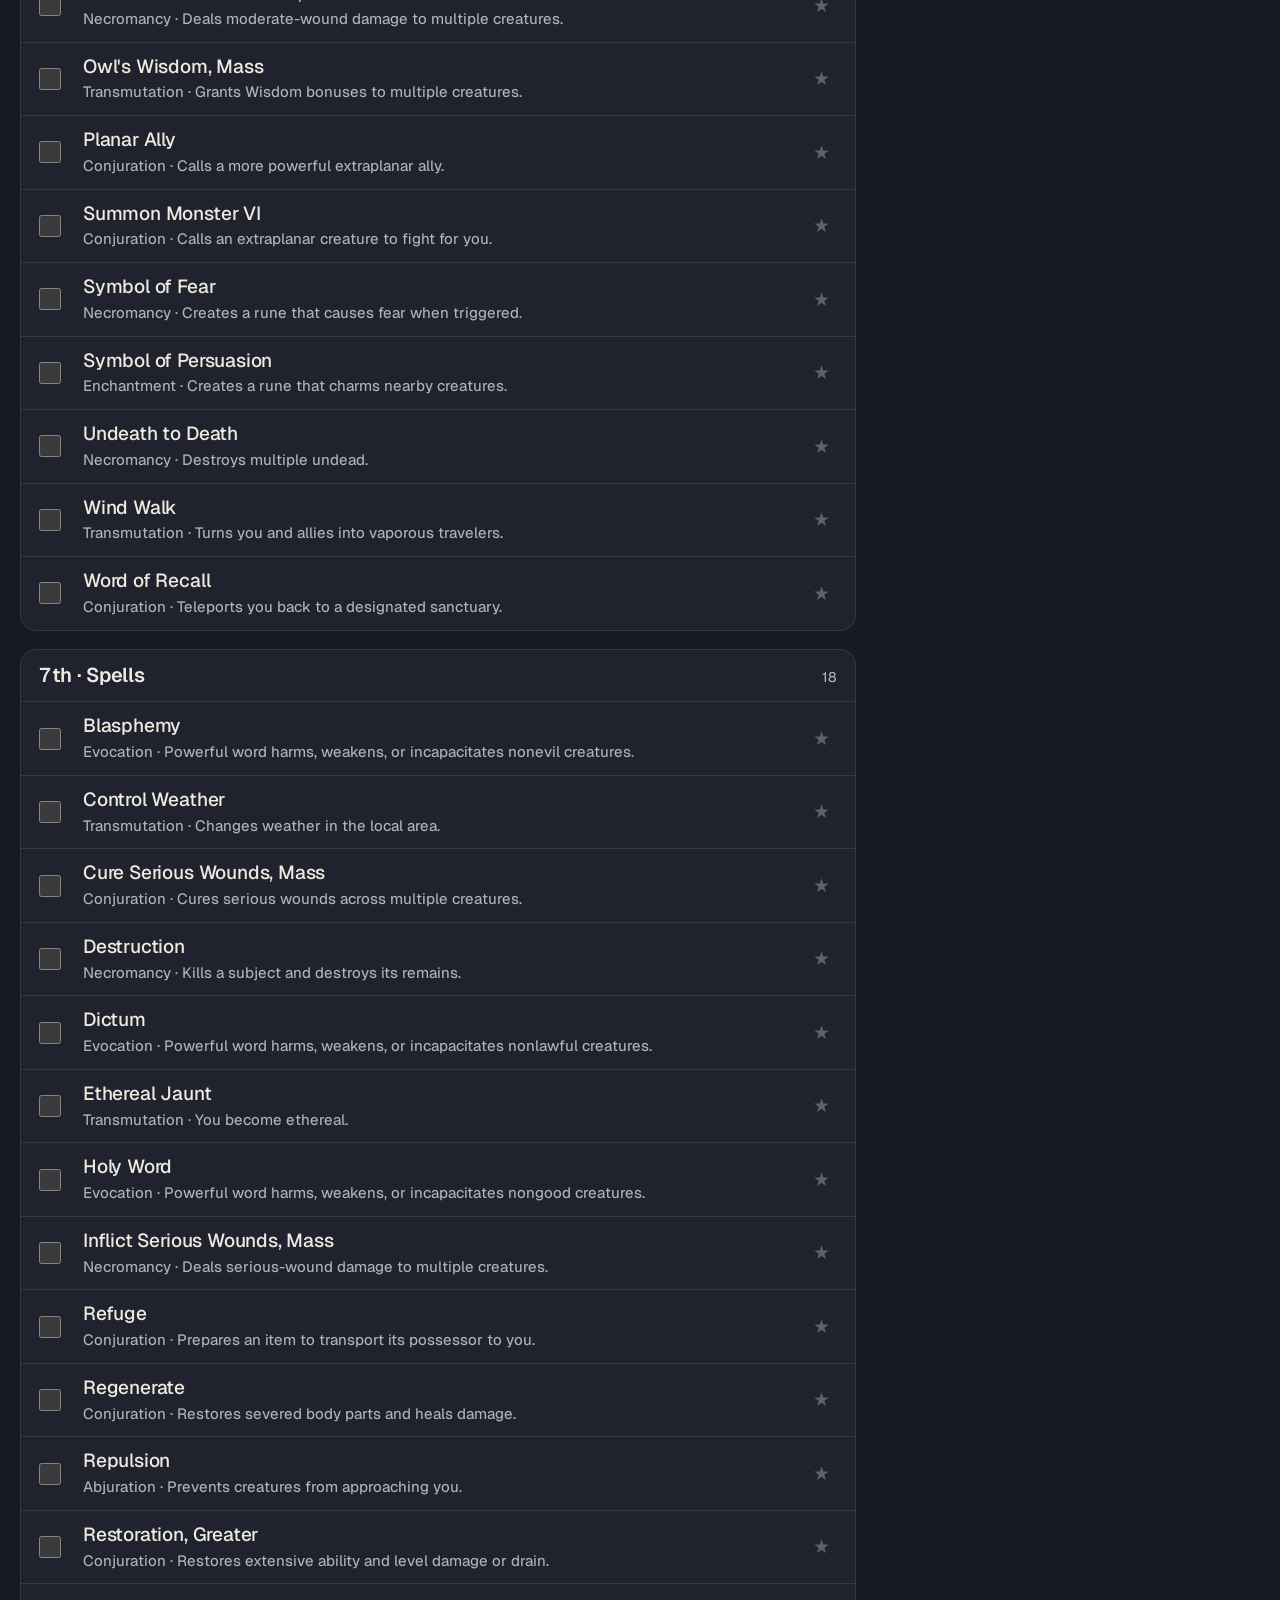
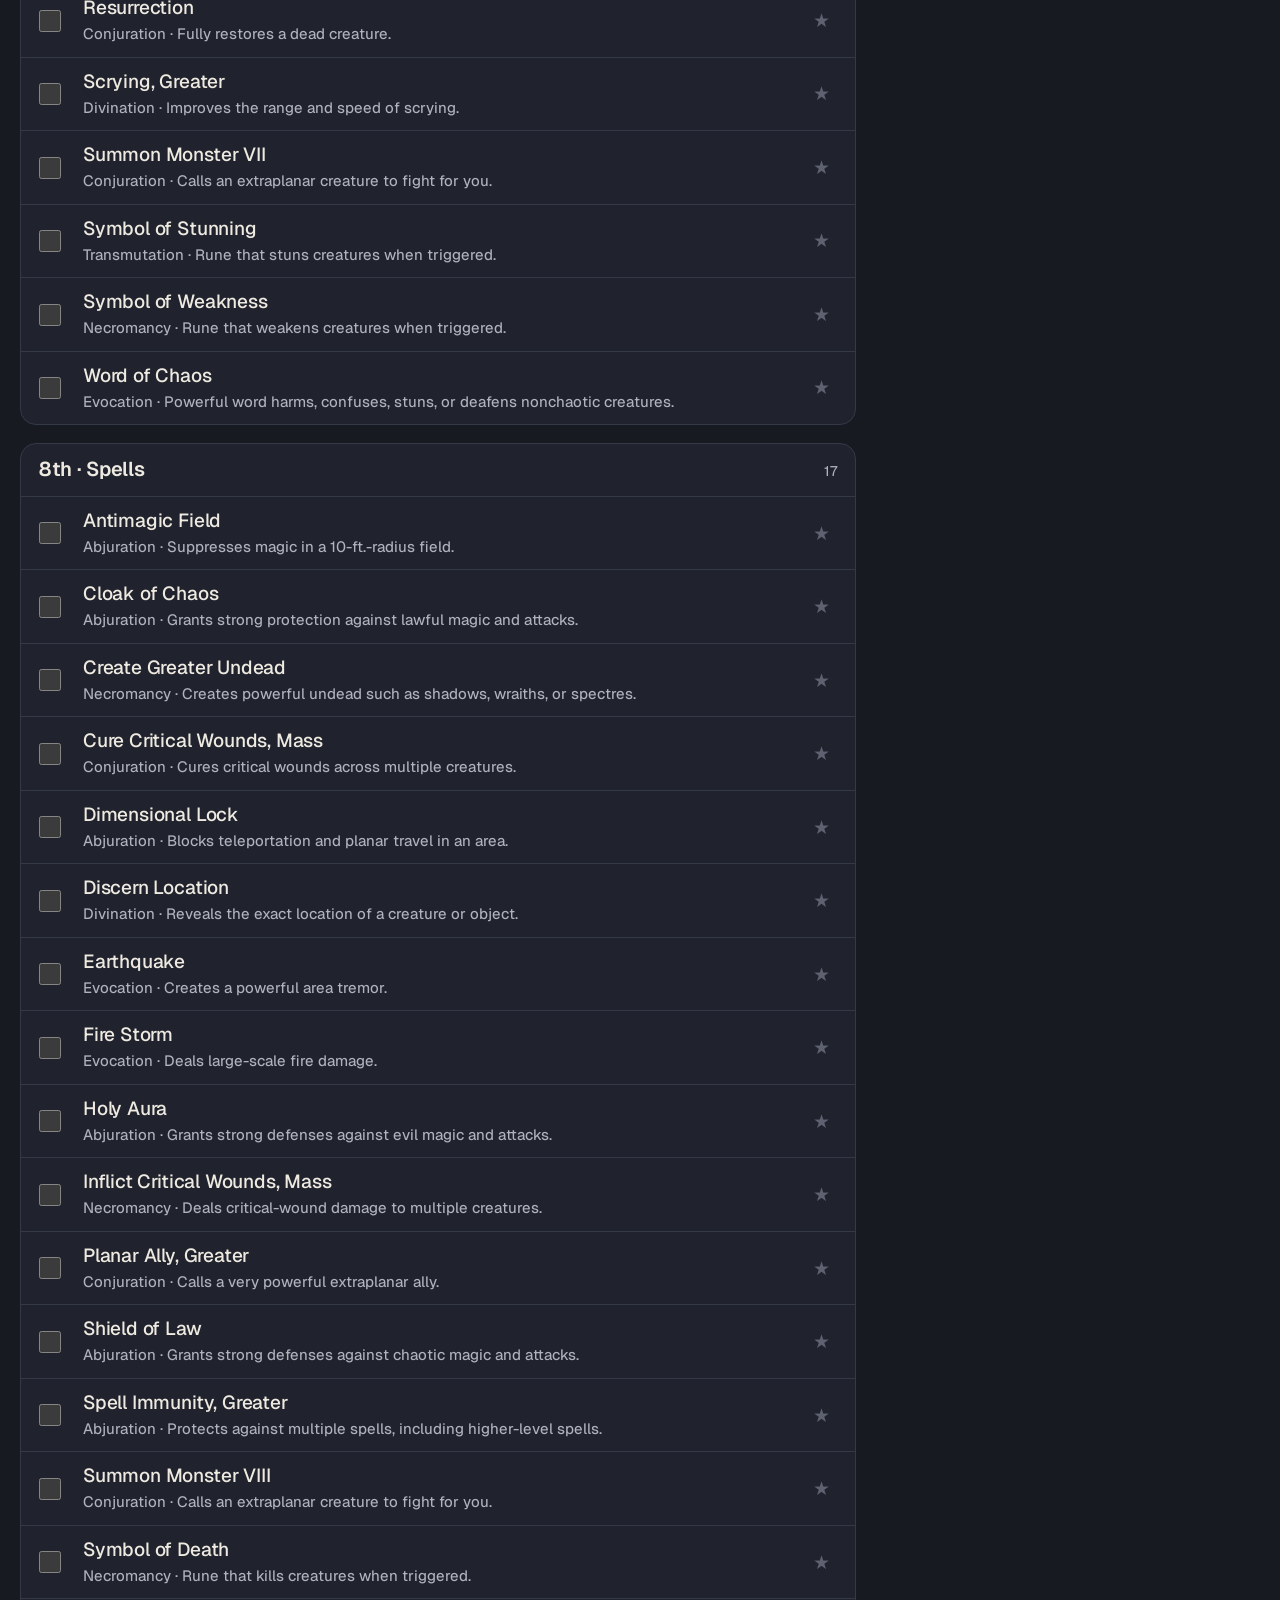
==== commit 1ca75b04: "Add files via upload" ====
--- a/index.html
+++ b/index.html
@@ -6,10 +6,10 @@
 <meta name="viewport" content="width=device-width,initial-scale=1,viewport-fit=cover">
 <title>Caelian Vàel · Cleric Spellbook</title>
 <meta name="description" content="Caelian Vàel's D&D 3.5 Cleric spellbook.">
-<link rel="preconnect" href="https://fonts.googleapis.com"><link rel="preconnect" href="https://fonts.gstatic.com" crossorigin><link rel="stylesheet" href="https://fonts.googleapis.com/css2?family=Geist:wght@400..700&display=swap">
-<link rel="stylesheet" href="css/styles.css?v=20260925-9">
+<link rel="preconnect" href="https://fonts.googleapis.com"><link rel="preconnect" href="https://fonts.gstatic.com" crossorigin><link rel="stylesheet" href="https://fonts.googleapis.com/css2?family=Geist:wght@400..800&display=swap">
+<link rel="stylesheet" href="css/styles.css?v=20260925-14">
 <style>
-.header-tools{display:inline-flex;align-items:center;justify-content:center;width:2.5rem;height:2.5rem;padding:0;line-height:1;}
+.header-tools{align-items:center;justify-content:center;width:2.5rem;height:2.5rem;padding:0;line-height:1;}
 .settings-icon{display:block;width:1.25rem;height:1.25rem;flex:0 0 auto;fill:currentColor;}
 </style>
 </head>
@@ -23,12 +23,12 @@
 </nav></header>
 <main>
 <div class="toolbar"><input id="search" class="search" type="search" aria-label="Search spells" placeholder="Search spells…"><select id="levelFilter" class="select" aria-label="Filter by spell level"><option value="all">All levels</option><option value="0">0</option><option value="1">1st</option><option value="2">2nd</option><option value="3">3rd</option><option value="4">4th</option><option value="5">5th</option><option value="6">6th</option><option value="7">7th</option><option value="8">8th</option><option value="9">9th</option></select><select id="preparedFilter" class="select" aria-label="Filter by preparation or favorites"><option value="all">All spells</option><option value="prepared">Prepared</option><option value="favorites">Favorites</option></select></div>
-<div class="grid"><section id="content" class="levels" aria-live="polite"></section><aside><div class="detail" id="detail"><h2>Choose a spell</h2><p>Select any spell to see its quick-reference information. If the page opens as a preview, use <b>Open in Safari</b> for full interactivity.</p></div><div class="today"><h3>Caelian's slots</h3><div id="slots"></div></div>
+<div class="grid"><section id="content" class="levels" aria-live="polite"></section><aside><div class="detail" id="detail"><h2>Choose a spell</h2><p>Select any spell to see its details here.</p></div><div class="today"><h3>Caelian's slots</h3><div id="slots"></div></div>
 <div class="settings"><h3>Character</h3><div class="settingsrow"><label>Cleric level <input id="charLevel" type="number" min="1" max="20" value="5"></label><label>Wisdom <input id="wis" type="number" min="1" max="40" value="23"></label></div><p class="meta">Domain slots are separate. At level 5, WIS 23 gives 0:5, 1:3+3 bonus+1 domain, 2:2+2 bonus+1 domain, 3:1+1 bonus+1 domain.</p><h3>Innate spells</h3><p class="meta section-note">Racial spell-like abilities, cast like spells.</p><div id="innateSpells"></div><h3>Domain powers</h3><p class="meta section-note">Granted powers from your Magic and Balance domains.</p><div id="domainPowers"></div></div></aside></div>
 </main>
 <div class="modal" id="modal"><div class="sheet" id="sheet"></div></div>
 <div class="mobile-tools-backdrop" id="mobileToolsBackdrop"></div>
 <section class="mobile-tools-drawer" id="mobileToolsDrawer" aria-label="Character and slot controls" aria-hidden="true"><header><h2>Character &amp; Slots</h2><button class="mobile-close" id="mobileToolsClose" type="button">Close</button></header><div class="today"><h3>Today’s slots</h3><div id="mobileSlots"></div></div><div class="settings"><h3>Character</h3><div class="settingsrow"><label>Cleric level <input id="mobileCharLevel" type="number" min="1" max="20" inputmode="numeric" value="5"></label><label>Wisdom <input id="mobileWis" type="number" min="1" max="60" inputmode="numeric" value="23"></label></div><p class="meta" id="mobileCharacterNote"></p><h3>Innate spells</h3><p class="meta section-note">Racial spell-like abilities, cast like spells.</p><div id="mobileInnateSpells"></div><h3>Domain powers</h3><p class="meta section-note">Granted powers from your Magic and Balance domains.</p><div id="mobileDomainPowers"></div></div></section>
-<script src="js/spells.js?v=20260925-9"></script>
-<script src="js/app.js?v=20260925-9"></script>
+<script src="js/spells.js?v=20260925-14"></script>
+<script src="js/app.js?v=20260925-14"></script>
 </body></html>
--- a/css/styles.css
+++ b/css/styles.css
@@ -4,7 +4,7 @@
   color-scheme:dark;
   --bg:#181a22;--surface:#20232d;--surface-2:#282c38;--sunken:#1c1e27;
   --line:#343947;--line-strong:#474d5e;
-  --ink:#eeeae1;--ink-2:#cbc8c1;--muted:#9a9ba6;
+  --ink:#eeeae1;--ink-2:#dcd9d2;--muted:#b0b3be;
   --gold:#e3b95f;--gold-ink:#f3d89a;--gold-soft:rgba(227,185,95,.13);--gold-line:rgba(227,185,95,.45);
   --silver:#a9bedf;--silver-soft:rgba(169,190,223,.13);--silver-line:rgba(169,190,223,.45);
   --red:#e8837a;--red-soft:rgba(232,131,122,.12);
@@ -16,28 +16,28 @@
 *{box-sizing:border-box}
 [hidden]{display:none!important}
 html,body{max-width:100%;overflow-x:hidden}
-body{margin:0;background:var(--bg);color:var(--ink);font:15px/1.55 var(--sans);-webkit-font-smoothing:antialiased;-webkit-text-size-adjust:100%}
+body{margin:0;background:var(--bg);color:var(--ink);font:450 16.5px/1.55 var(--sans);font-variant-numeric:lining-nums;-webkit-font-smoothing:antialiased;-webkit-text-size-adjust:100%}
 button,input,select{font:inherit;color:inherit}
 button{cursor:pointer}
 button:disabled{cursor:not-allowed;opacity:.45}
 :focus-visible{outline:2px solid var(--gold);outline-offset:2px;border-radius:6px}
-h1,h2,h3{font-family:var(--serif);font-weight:500;letter-spacing:-.005em}
+h1,h2,h3{font-family:var(--serif);font-weight:600;letter-spacing:0}
 
 /* ---------- Header ---------- */
 header{position:sticky;top:0;z-index:5;background:rgba(24,26,34,.92);-webkit-backdrop-filter:blur(14px);backdrop-filter:blur(14px);border-bottom:1px solid var(--line);padding:18px 0 0}
 .top{max-width:1280px;margin:auto;padding:0 20px;display:flex;gap:16px;align-items:center;justify-content:space-between}
 .title,.badges,.levels,.spellrow>div{min-width:0}
-.title h1{font-size:26px;line-height:1.1;margin:0}
-.title p{margin:4px 0 0;color:var(--muted);font-size:14px}
+.title h1{font-size:29px;line-height:1.1;margin:0}
+.title p{margin:4px 0 0;color:var(--muted);font-size:15px}
 .badges{display:flex;gap:8px;flex-wrap:wrap;align-items:center}
-.badge{padding:4px 11px;border-radius:999px;font-size:13px;border:1px solid var(--silver-line);background:var(--silver-soft);color:var(--silver)}
+.badge{padding:4px 11px;border-radius:999px;font-size:14px;border:1px solid var(--silver-line);background:var(--silver-soft);color:var(--silver)}
 #preparedBadge{border-color:var(--gold-line);background:var(--gold-soft);color:var(--gold-ink)}
-.header-tools{border:1px solid var(--line-strong);background:var(--surface);color:var(--ink);border-radius:999px}
+.header-tools{display:none;border:1px solid var(--line-strong);background:var(--surface);color:var(--ink);border-radius:999px}
 
 /* Tabs: underline colour tells you which list you are in */
 nav{max-width:1280px;margin:14px auto 0;padding:0 8px;display:flex;gap:4px;overflow-x:auto;scrollbar-width:none}
 nav::-webkit-scrollbar{display:none}
-.tab{white-space:nowrap;border:0;border-bottom:2px solid transparent;background:none;color:var(--muted);padding:10px 14px 12px;font-size:15px;border-radius:0}
+.tab{white-space:nowrap;border:0;border-bottom:2px solid transparent;background:none;color:var(--muted);padding:10px 14px 12px;font-size:17px;border-radius:0}
 .tab:hover{color:var(--ink)}
 .tab.active{color:var(--ink);border-bottom-color:var(--gold)}
 .tab[data-tab="magic"].active,.tab[data-tab="balance"].active{border-bottom-color:var(--silver)}
@@ -57,16 +57,16 @@
 .levels{display:grid;gap:18px;align-content:start}
 .level{background:var(--surface);border:1px solid var(--line);border-radius:var(--r-lg);overflow:hidden}
 .levelhead{display:flex;align-items:baseline;justify-content:space-between;gap:12px;padding:13px 18px;border-bottom:1px solid var(--line)}
-.levelhead strong{font:500 18px/1.2 var(--serif);color:var(--ink)}
-.count{color:var(--muted);font-size:13px;font-family:var(--sans);font-weight:400}
+.levelhead strong{font:600 20px/1.2 var(--serif);color:var(--ink)}
+.count{color:var(--muted);font-size:14px;font-family:var(--sans);font-weight:400}
 .spellrow{position:relative;display:grid;grid-template-columns:32px minmax(0,1fr) 40px;gap:12px;align-items:center;padding:12px 14px 12px 18px;border-bottom:1px solid var(--line);cursor:pointer}
 .spellrow:last-child{border-bottom:0}
 .spellrow:hover{background:var(--surface-2)}
 .spellrow:has(.check:checked){background:var(--gold-soft)}
 .spellrow:has(.check:checked)::before{content:"";position:absolute;left:0;top:10px;bottom:10px;width:3px;border-radius:0 3px 3px 0;background:var(--gold)}
 .check{width:22px;height:22px;margin:0;accent-color:var(--gold);cursor:pointer}
-.spellname{font:500 17px/1.3 var(--serif);color:var(--ink)}
-.meta{font-size:13px;line-height:1.45;color:var(--muted);margin-top:3px}
+.spellname{font:500 19px/1.25 var(--serif);color:var(--ink)}
+.meta{font-size:14.5px;line-height:1.4;color:var(--muted);margin-top:3px}
 .spellname,.meta{overflow-wrap:anywhere}
 .star{width:40px;height:40px;display:grid;place-items:center;background:none;border:0;border-radius:999px;color:#5d6170;font-size:19px}
 .star:hover{background:var(--surface-2);color:var(--ink-2)}
@@ -77,34 +77,34 @@
 aside{position:sticky;top:calc(var(--header-h) + 16px);max-height:calc(100vh - var(--header-h) - 32px);overflow-y:auto;overscroll-behavior:contain;display:grid;gap:18px;scrollbar-width:thin;scrollbar-color:var(--line-strong) transparent}
 .detail,.today,.settings{background:var(--surface);border:1px solid var(--line);border-radius:var(--r-lg);padding:20px}
 .today,.settings{margin:0}
-.detail h2{font-size:26px;line-height:1.15;margin:0 44px 4px 0}
+.detail h2{font-size:29px;line-height:1.15;margin:0 44px 4px 0}
 .detail>p,.sheet>p{color:var(--ink-2);max-width:68ch}
-.source{color:var(--gold-ink);font-size:14px}
-.detail h3,.sheet h3{font-size:18px;margin:22px 0 8px;color:var(--ink)}
+.source{color:var(--gold-ink);font-size:15px;font-style:italic}
+.detail h3,.sheet h3{font-size:20px;margin:22px 0 8px;color:var(--ink)}
 .facts{display:grid;grid-template-columns:repeat(2,minmax(0,1fr));gap:1px;margin:12px 0;background:var(--line);border:1px solid var(--line);border-radius:var(--r-md);overflow:hidden}
-.fact{background:var(--sunken);padding:10px 12px;font-size:14px;color:var(--ink);line-height:1.4}
-.fact b{display:block;font-size:12px;font-weight:400;color:var(--muted);margin-bottom:2px}
+.fact{background:var(--sunken);padding:10px 12px;font-size:15.5px;color:var(--ink);line-height:1.4}
+.fact b{display:block;font-size:13.5px;font-weight:400;color:var(--muted);margin-bottom:2px}
 .ruletext{white-space:pre-line;background:var(--sunken);border:1px solid var(--line);border-radius:var(--r-md);padding:14px 16px;color:var(--ink);line-height:1.65;max-width:none}
-.note{border-left:3px solid var(--gold);padding:10px 14px;background:var(--gold-soft);border-radius:0 var(--r-sm) var(--r-sm) 0;color:var(--ink);font-size:14px;margin:14px 0}
+.note{border-left:3px solid var(--gold);padding:10px 14px;background:var(--gold-soft);border-radius:0 var(--r-sm) var(--r-sm) 0;color:var(--ink);font-size:15.5px;margin:14px 0}
 .reference{display:inline-flex;gap:6px;align-items:center;margin-top:10px;color:var(--silver);font-weight:700;text-decoration:none;border-bottom:1px solid var(--silver-line)}
 .reference:hover{color:var(--ink);border-bottom-color:var(--ink)}
-.statusline{margin:8px 0 0;color:var(--muted);font-size:13px}
+.statusline{margin:8px 0 0;color:var(--muted);font-size:14.5px}
 .close{float:right;width:36px;height:36px;border:1px solid var(--line-strong);background:var(--surface-2);color:var(--ink);border-radius:999px;font-size:20px;line-height:1;padding:0}
 
-.today h3,.settings h3{font-size:19px;margin:0 0 12px}
+.today h3,.settings h3{font-size:21px;margin:0 0 12px}
 .settings h3+.settingsrow{margin-top:0}
 .settings h3:not(:first-child){margin-top:22px;padding-top:18px;border-top:1px solid var(--line)}
-.slotline{display:flex;justify-content:space-between;gap:12px;color:var(--ink-2);padding:6px 0;font-size:14px;border-bottom:1px solid var(--line)}
+.slotline{display:flex;justify-content:space-between;gap:12px;color:var(--ink-2);padding:6px 0;font-size:15.5px;border-bottom:1px solid var(--line)}
 .slotline:last-child{border-bottom:0}
-.slotline b{color:var(--ink);font-variant-numeric:tabular-nums}
+.slotline b{color:var(--ink);font-variant-numeric:lining-nums tabular-nums}
 .settingsrow{display:flex;gap:12px;align-items:flex-end;flex-wrap:wrap}
-.settingsrow label{display:flex;flex-direction:column;gap:6px;font-size:13px;color:var(--muted)}
+.settingsrow label{display:flex;flex-direction:column;gap:6px;font-size:14.5px;color:var(--muted)}
 .settings input{width:96px}
 .settings .meta{margin-top:12px}
 
 /* ---------- Buttons ---------- */
 .actionrow{display:flex;gap:8px;flex-wrap:wrap;margin:16px 0}
-.action{min-height:40px;border:1px solid var(--gold);background:var(--gold);color:#1f1a0e;font-weight:700;padding:8px 14px;border-radius:999px;font-size:14px}
+.action{min-height:40px;border:1px solid var(--gold);background:var(--gold);color:#1f1a0e;font-weight:700;padding:8px 16px;border-radius:999px;font-size:15.5px}
 .action:hover:not(:disabled){background:var(--gold-ink);border-color:var(--gold-ink)}
 .action.secondary{border-color:var(--line-strong);background:transparent;color:var(--ink);font-weight:400}
 .action.secondary:hover:not(:disabled){background:var(--surface-2);border-color:var(--muted)}
@@ -113,29 +113,29 @@
 .modal{display:none;position:fixed;inset:0;background:rgba(10,11,16,.7);z-index:20;padding:24px;align-items:center;justify-content:center}
 .modal.show{display:flex}
 .sheet{width:min(720px,100%);max-height:88vh;overflow:auto;background:var(--surface);border:1px solid var(--line-strong);border-radius:20px;padding:26px 28px;box-shadow:0 30px 80px rgba(0,0,0,.5)}
-.sheet h2{font-size:32px;line-height:1.1;margin:0 48px 6px 0}
+.sheet h2{font-size:36px;line-height:1.1;margin:0 48px 6px 0}
 
 /* ---------- Prepared Today ---------- */
 .prepared-intro{color:var(--muted);margin:0 0 18px;max-width:70ch}
 .summarygrid{display:grid;grid-template-columns:repeat(3,minmax(0,1fr));gap:12px;margin-bottom:18px}
 .summarycard{background:var(--surface);border:1px solid var(--line);border-radius:var(--r-md);padding:14px 16px}
-.summarycard b{display:block;font:500 26px/1.1 var(--serif);color:var(--ink);font-variant-numeric:tabular-nums}
-.summarycard span{display:block;color:var(--muted);font-size:13px;margin-top:4px}
+.summarycard b{display:block;font:600 26px/1.1 var(--serif);color:var(--ink);font-variant-numeric:lining-nums tabular-nums}
+.summarycard span{display:block;color:var(--muted);font-size:14.5px;margin-top:4px}
 .dc-panel{background:var(--surface);border:1px solid var(--line);border-radius:var(--r-lg);padding:18px;margin:18px 0}
 .dc-panel h3{font-size:18px;margin:0 0 12px}
 .dc-grid{display:grid;grid-template-columns:repeat(auto-fill,minmax(110px,1fr));gap:8px}
 .dc-item{display:flex;flex-direction:column;gap:4px;padding:10px 12px;border-radius:var(--r-sm);background:var(--sunken)}
-.dc-item span{color:var(--muted);font-size:13px}
+.dc-item span{color:var(--muted);font-size:14.5px}
 .dc-item span,.dc-item b{white-space:nowrap}
-.dc-item b{font:500 22px/1 var(--serif);color:var(--gold-ink);font-variant-numeric:tabular-nums}
+.dc-item b{font:600 22px/1 var(--serif);color:var(--gold-ink);font-variant-numeric:lining-nums tabular-nums}
 .slotgrid{display:grid;grid-template-columns:repeat(auto-fill,minmax(170px,1fr));gap:10px;margin:18px 0}
 .slotcard{background:var(--surface);border:1px solid var(--line);border-radius:var(--r-md);padding:14px 16px}
-.slotcard h3{font-size:16px;margin:0 0 4px;color:var(--ink)}
-.slotcard p{margin:0;color:var(--muted);font-size:13px}
-.slotcard .used{font:500 22px/1.2 var(--serif);color:var(--ink);margin-top:8px;font-variant-numeric:tabular-nums}
+.slotcard h3{font-size:18px;margin:0 0 4px;color:var(--ink)}
+.slotcard p{margin:0;color:var(--muted);font-size:14.5px}
+.slotcard .used{font:600 22px/1.2 var(--serif);color:var(--ink);margin-top:8px;font-variant-numeric:lining-nums tabular-nums}
 .slotcard.over{border-color:var(--red);background:var(--red-soft)}
 .slotcard.over .used{color:var(--red)}
-.bookmark-note{display:flex;gap:10px;align-items:flex-start;margin:0 0 14px;padding:12px 14px;background:var(--sunken);border:1px solid var(--line);border-radius:var(--r-md);color:var(--ink-2);font-size:14px}
+.bookmark-note{display:flex;gap:10px;align-items:flex-start;margin:0 0 14px;padding:12px 14px;background:var(--sunken);border:1px solid var(--line);border-radius:var(--r-md);color:var(--ink-2);font-size:15.5px}
 .bookmark-note strong{color:var(--gold)}
 .warning{margin:14px 0;padding:12px 14px;border-radius:var(--r-md);border:1px solid var(--red);background:var(--red-soft);color:#ffd2cc}
 section>h3{font-size:19px;margin:26px 0 6px}
@@ -145,7 +145,7 @@
 #todayInnate .slotgrid{grid-template-columns:repeat(auto-fill,minmax(260px,1fr))}
 .slotgrid .innate-card{margin-bottom:0;background:var(--surface)}
 .innate-card .actionrow{margin:4px 0 0}
-.innate-field{display:flex;flex-direction:column;gap:6px;font-size:13px;color:var(--muted)}
+.innate-field{display:flex;flex-direction:column;gap:6px;font-size:14.5px;color:var(--muted)}
 .settings .innate-field input[type="text"],.innate-field input[type="text"],.innate-field .select{width:100%}
 .settings .innate-field input[type="number"]{width:96px}
 .innate-field .select+input{margin-top:6px}
@@ -158,23 +158,34 @@
 .mobile-tools-drawer .today,.mobile-tools-drawer .settings{padding:16px}
 .mobile-close{min-height:40px;border:1px solid var(--line-strong);background:var(--surface-2);color:var(--ink);border-radius:999px;padding:6px 16px}
 
-@media (min-width:801px){
+/* Side panel only when there is real room for it */
+@media (min-width:1101px){
   .header-tools{display:none}
   .mobile-tools-backdrop,.mobile-tools-drawer{display:none!important}
 }
+/* Narrow desktop / tablet: full-width list, Character & Slots as a right-hand drawer */
+@media (min-width:801px) and (max-width:1100px){
+  .grid{grid-template-columns:minmax(0,1fr)}
+  aside{display:none}
+  .header-tools{display:inline-flex}
+  .mobile-tools-backdrop{display:block;position:fixed;z-index:17;inset:0;background:rgba(10,11,16,.55);opacity:0;pointer-events:none;transition:opacity .2s}
+  .mobile-tools-backdrop.show{opacity:1;pointer-events:auto}
+  .mobile-tools-drawer{display:block;position:fixed;z-index:18;top:0;right:0;bottom:0;width:min(420px,90vw);background:var(--bg);border-left:1px solid var(--line-strong);box-shadow:-20px 0 60px rgba(0,0,0,.4);padding:22px 18px;overflow:auto;transform:translateX(105%);transition:transform .25s ease}
+  .mobile-tools-drawer.show{transform:translateX(0)}
+}
 
 @media (max-width:800px){
   :root{--header-h:0px}
-  body{font-size:16px}
+  body{font-size:17px}
   header{padding:14px 0 0}
   .top{position:relative;display:block;padding:0 64px 0 16px}
-  .title h1{font-size:22px}
-  .title p{font-size:13px}
+  .title h1{font-size:25px}
+  .title p{font-size:14px}
   .badges{position:absolute;top:0;right:16px;flex-wrap:nowrap}
   .badges .badge{display:none}
   .header-tools{display:inline-flex}
   nav{display:grid;grid-template-columns:repeat(4,minmax(0,1fr));gap:0;margin-top:10px;padding:0 8px}
-  .tab{white-space:normal;min-height:44px;padding:8px 4px 10px;font-size:14px;line-height:1.2;text-align:center}
+  .tab{white-space:normal;min-height:44px;padding:8px 4px 10px;font-size:15.5px;line-height:1.2;text-align:center}
   main{padding:0 12px;margin-top:16px}
   .grid{grid-template-columns:1fr}
   aside{display:none}
@@ -189,7 +200,7 @@
   .facts{grid-template-columns:1fr 1fr}
   .modal{padding:0;align-items:flex-end}
   .sheet{border-radius:20px 20px 0 0;max-height:92vh;padding:22px 18px calc(24px + env(safe-area-inset-bottom))}
-  .sheet h2{font-size:27px}
+  .sheet h2{font-size:31px}
   .mobile-tools-backdrop{display:block;position:fixed;z-index:17;inset:0;background:rgba(10,11,16,.65);opacity:0;pointer-events:none;transition:opacity .2s}
   .mobile-tools-backdrop.show{opacity:1;pointer-events:auto}
   .mobile-tools-drawer{display:block;position:fixed;z-index:18;inset:auto 0 0;background:var(--bg);border-top:1px solid var(--line-strong);border-radius:20px 20px 0 0;padding:18px 14px calc(22px + env(safe-area-inset-bottom));max-height:min(85vh,720px);overflow:auto;transform:translateY(110%);transition:transform .25s ease}
@@ -203,11 +214,26 @@
 @media (prefers-reduced-motion:reduce){
   *,*::before,*::after{transition:none!important;animation:none!important}
 }
-.innate-card h3{font-size:17px;margin:0}
-.innate-effect{margin:0;color:var(--ink);font-size:14px;line-height:1.5}
-.innate-toggle{display:flex;align-items:center;gap:8px;font-size:14px;color:var(--ink-2);cursor:pointer}
+.innate-card h3{font-size:19px;margin:0}
+.innate-effect{margin:0;color:var(--ink);font-size:15.5px;line-height:1.5}
+.innate-toggle{display:flex;align-items:center;gap:8px;font-size:15.5px;color:var(--ink-2);cursor:pointer}
 .settings .innate-toggle input,.innate-toggle input{width:20px;height:20px;min-height:0;padding:0;margin:0;accent-color:var(--gold)}
 .slotcard .used.passive{font-size:16px;color:var(--silver)}
 .settings .section-note{margin:-6px 0 12px}
 .domain-card{border-color:var(--silver-line)}
 .domain-card h3{color:var(--silver)}
+/* Keep numbers lining and aligned (after any font shorthand) */
+.title h1,.levelhead strong,.spellname,.detail h2,.sheet h2,.summarycard b,.dc-item b,.slotcard h3,.slotcard .used,.innate-card h3,.today h3,.settings h3,section>h3{font-variant-numeric:lining-nums tabular-nums}
+
+/* ---------- Typography: one family everywhere ----------
+   Apple devices use the system font (SF Pro); other devices get Geist. */
+h1,h2,h3,.levelhead strong,.summarycard b,.dc-item b,.slotcard .used{font-weight:600;letter-spacing:-.015em}
+.spellname{font-weight:500;letter-spacing:-.01em}
+.meta{font-size:15px;font-weight:450;line-height:1.45}
+.fact,.fact b,.slotline,.statusline,.prepared-intro,.detail>p,.sheet>p,.note,.bookmark-note,.innate-effect,.innate-field,.settingsrow label,.count{font-weight:450}
+.ruletext{font-weight:450;font-size:16.5px;line-height:1.6}
+.search,.select,.settings input,.innate-field input{font-weight:450}
+.tab{font-weight:600}
+.action.secondary{font-weight:500}
+.settings .innate-card h3,.today .innate-card h3,section .innate-card h3{margin:0;padding:0;border:0}
+.settings .innate-card .meta{margin-top:0}
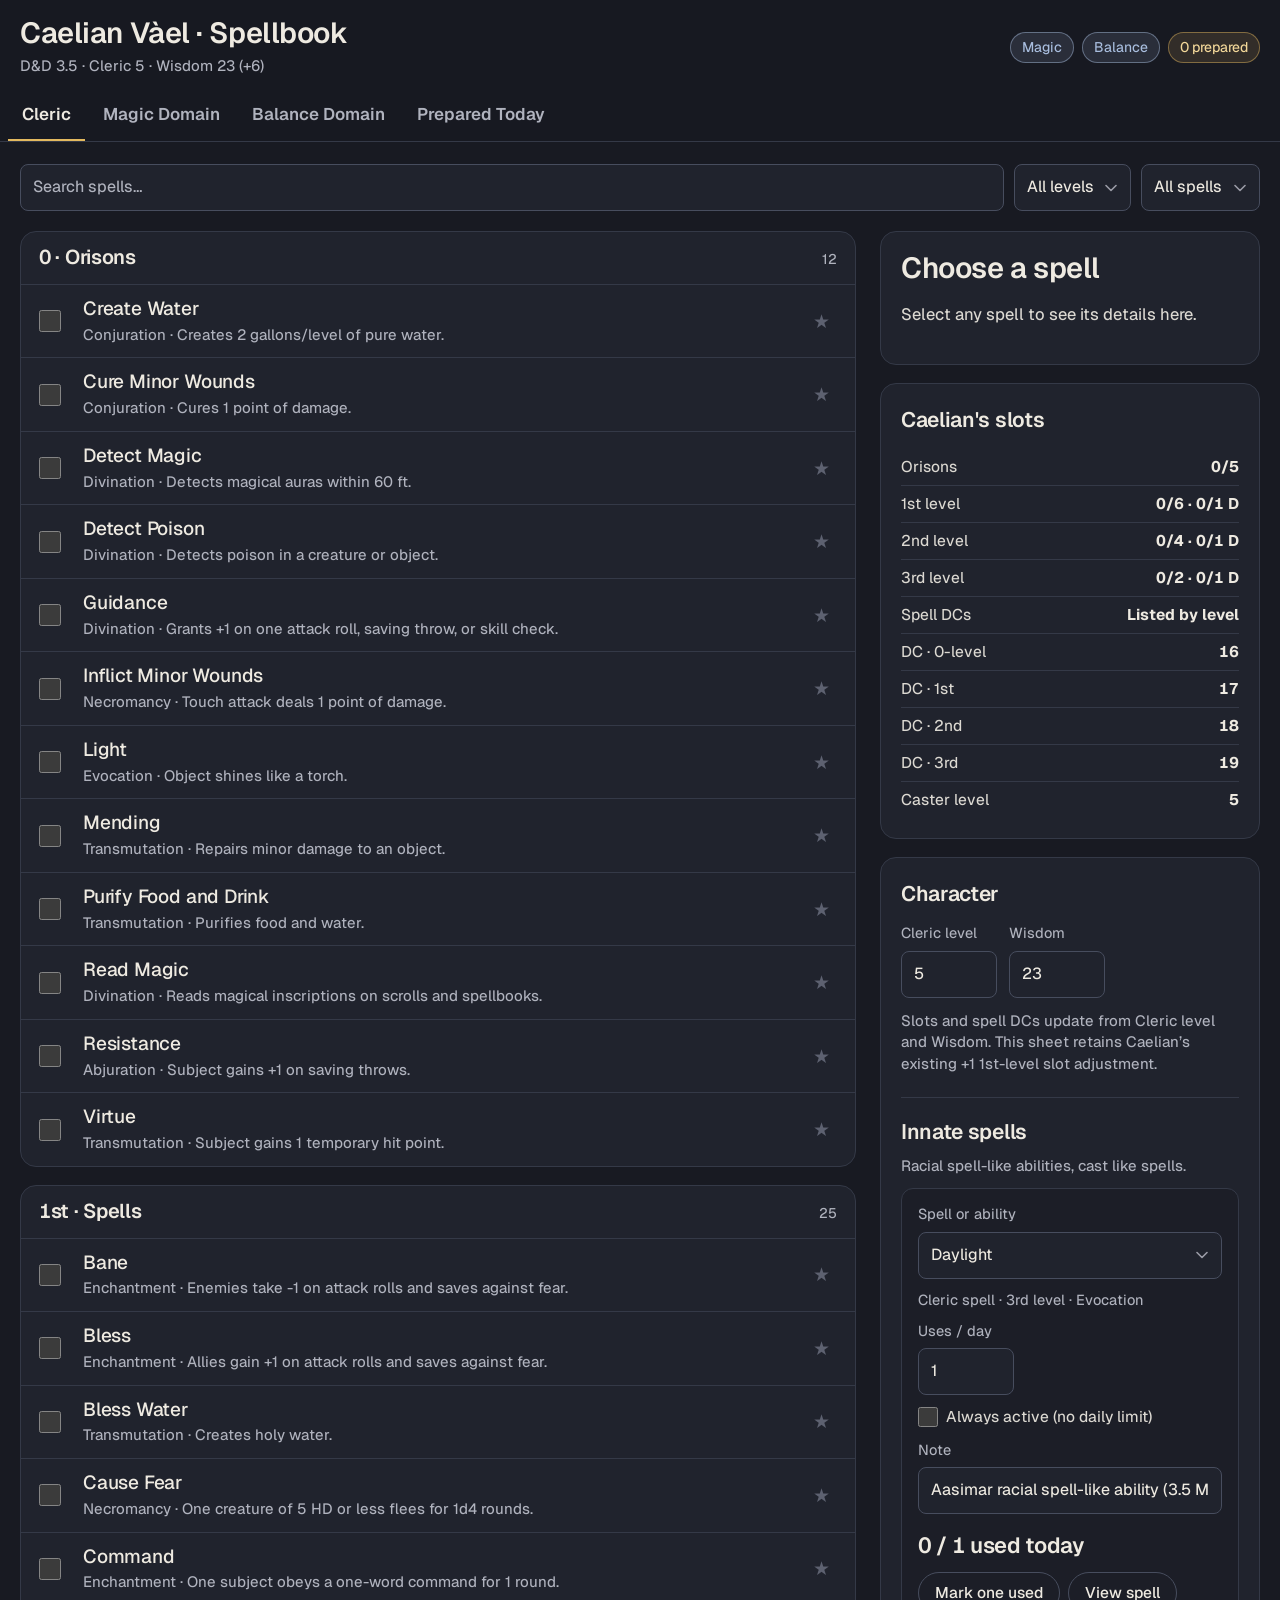
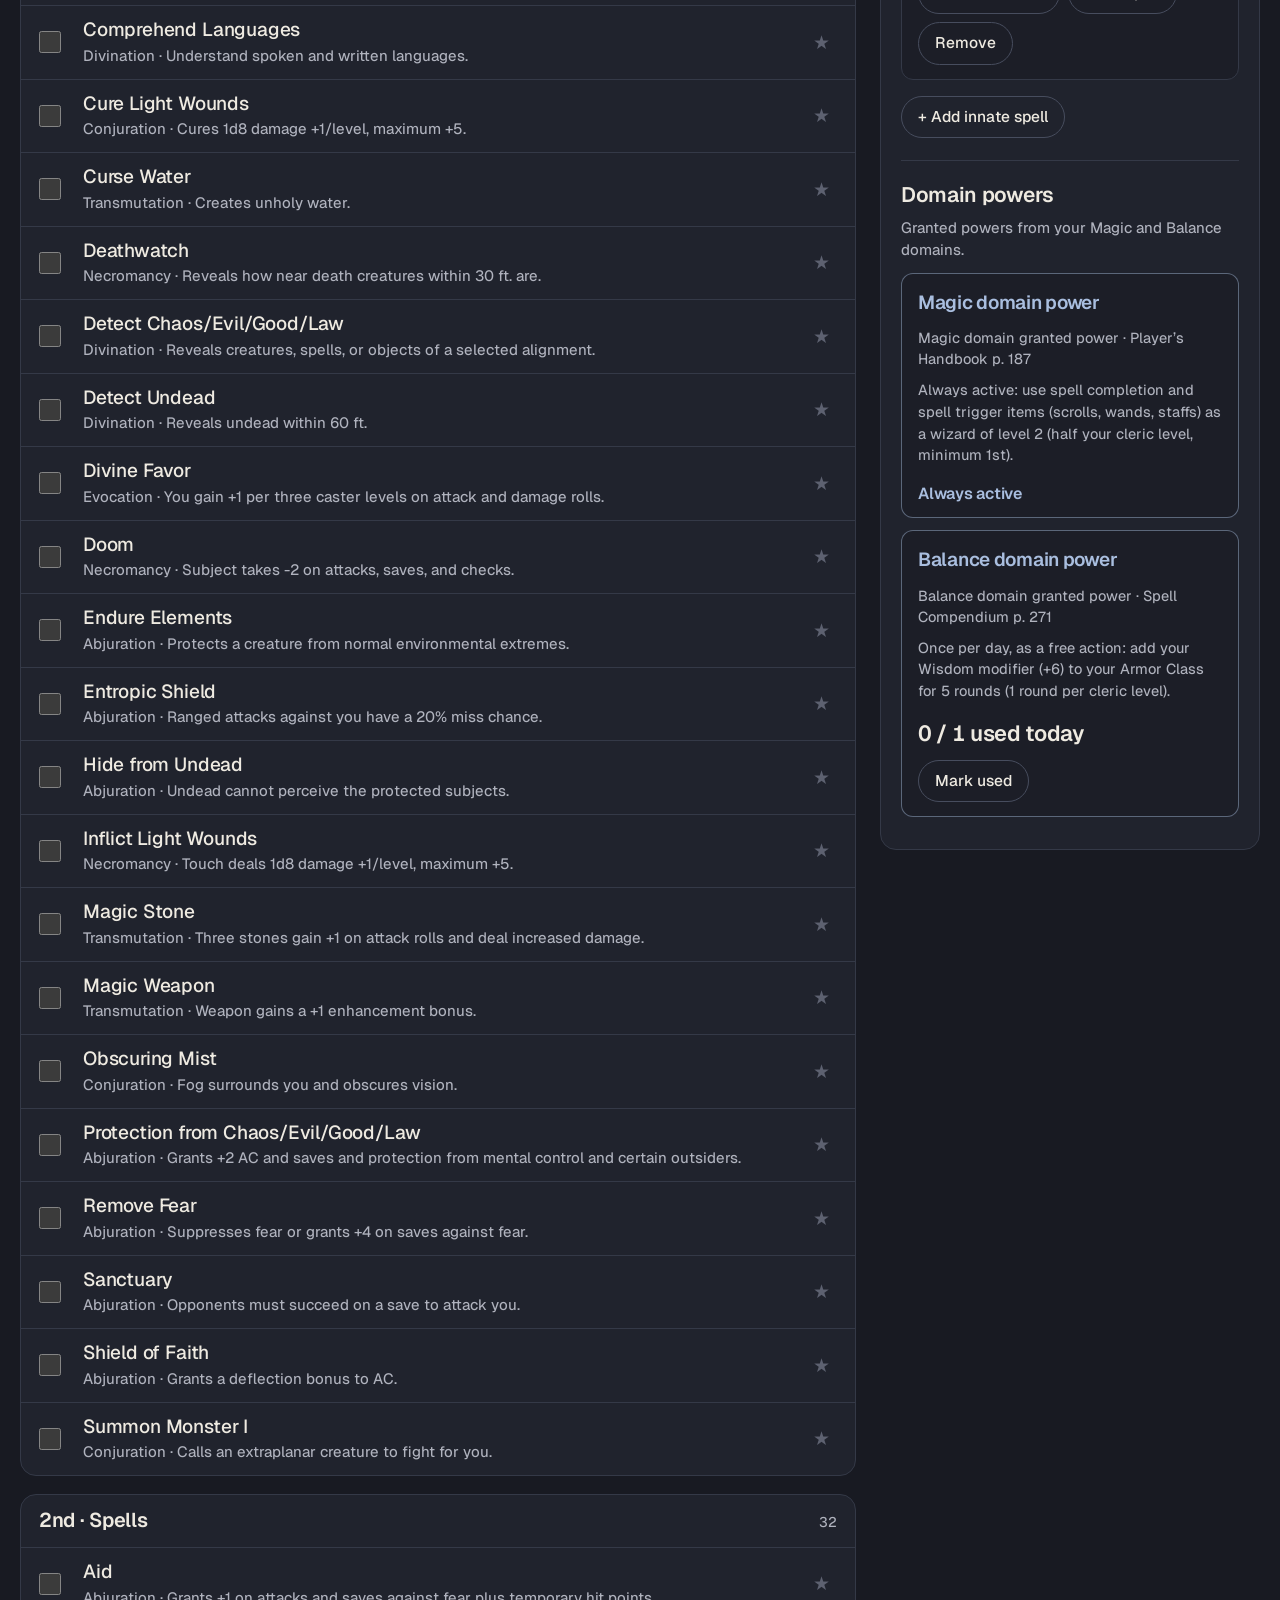
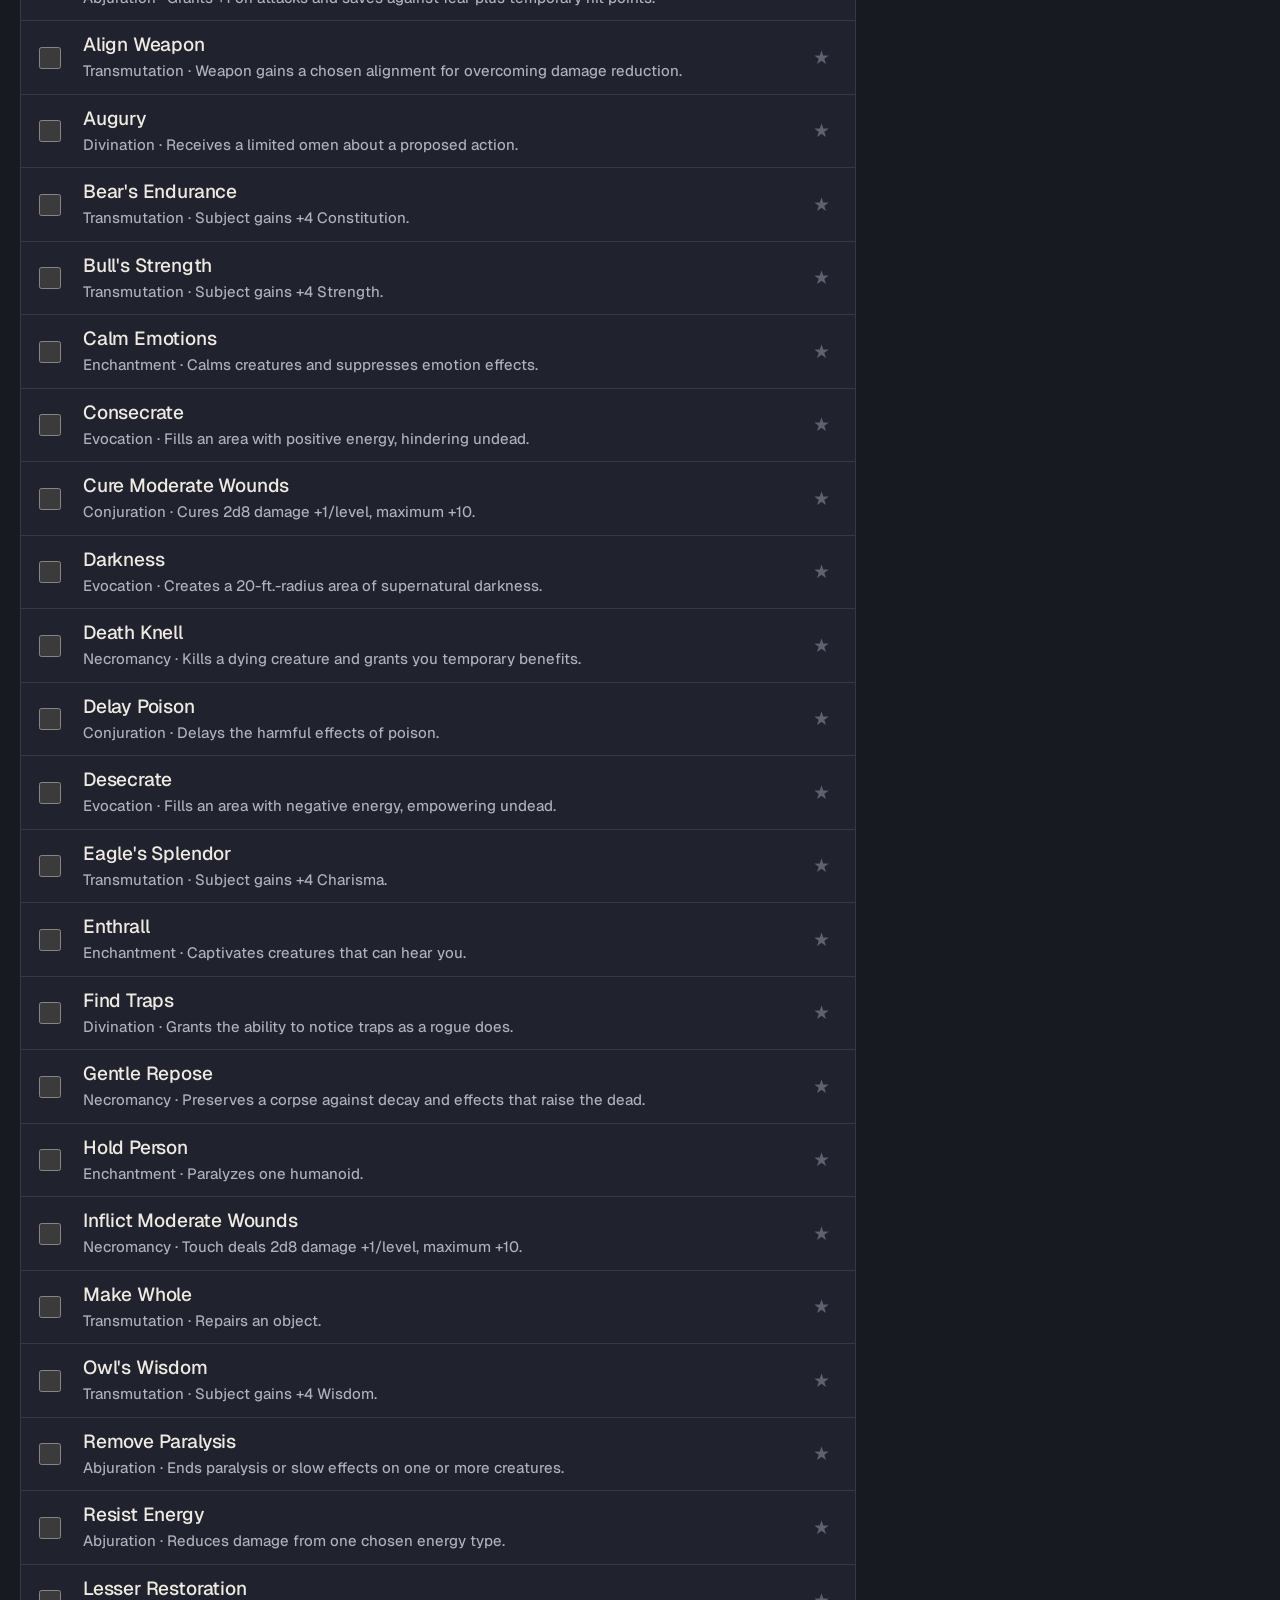
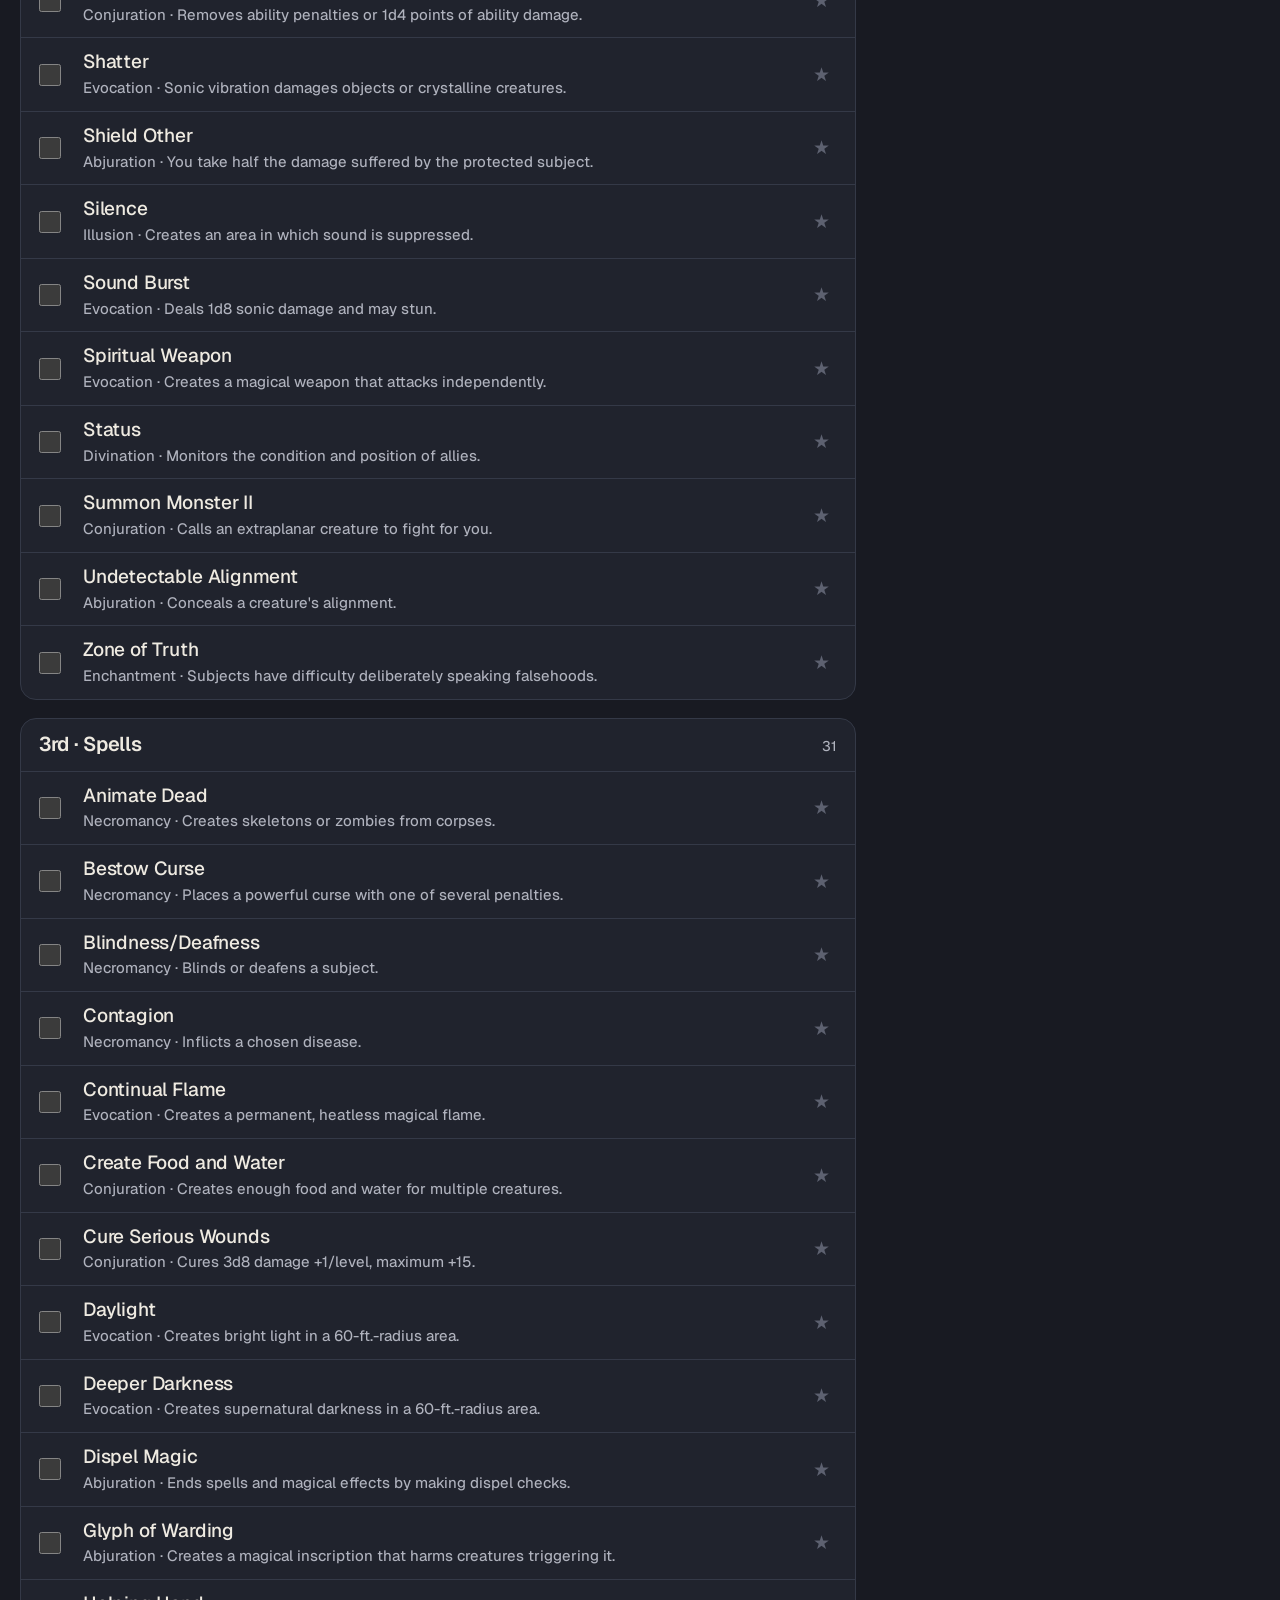
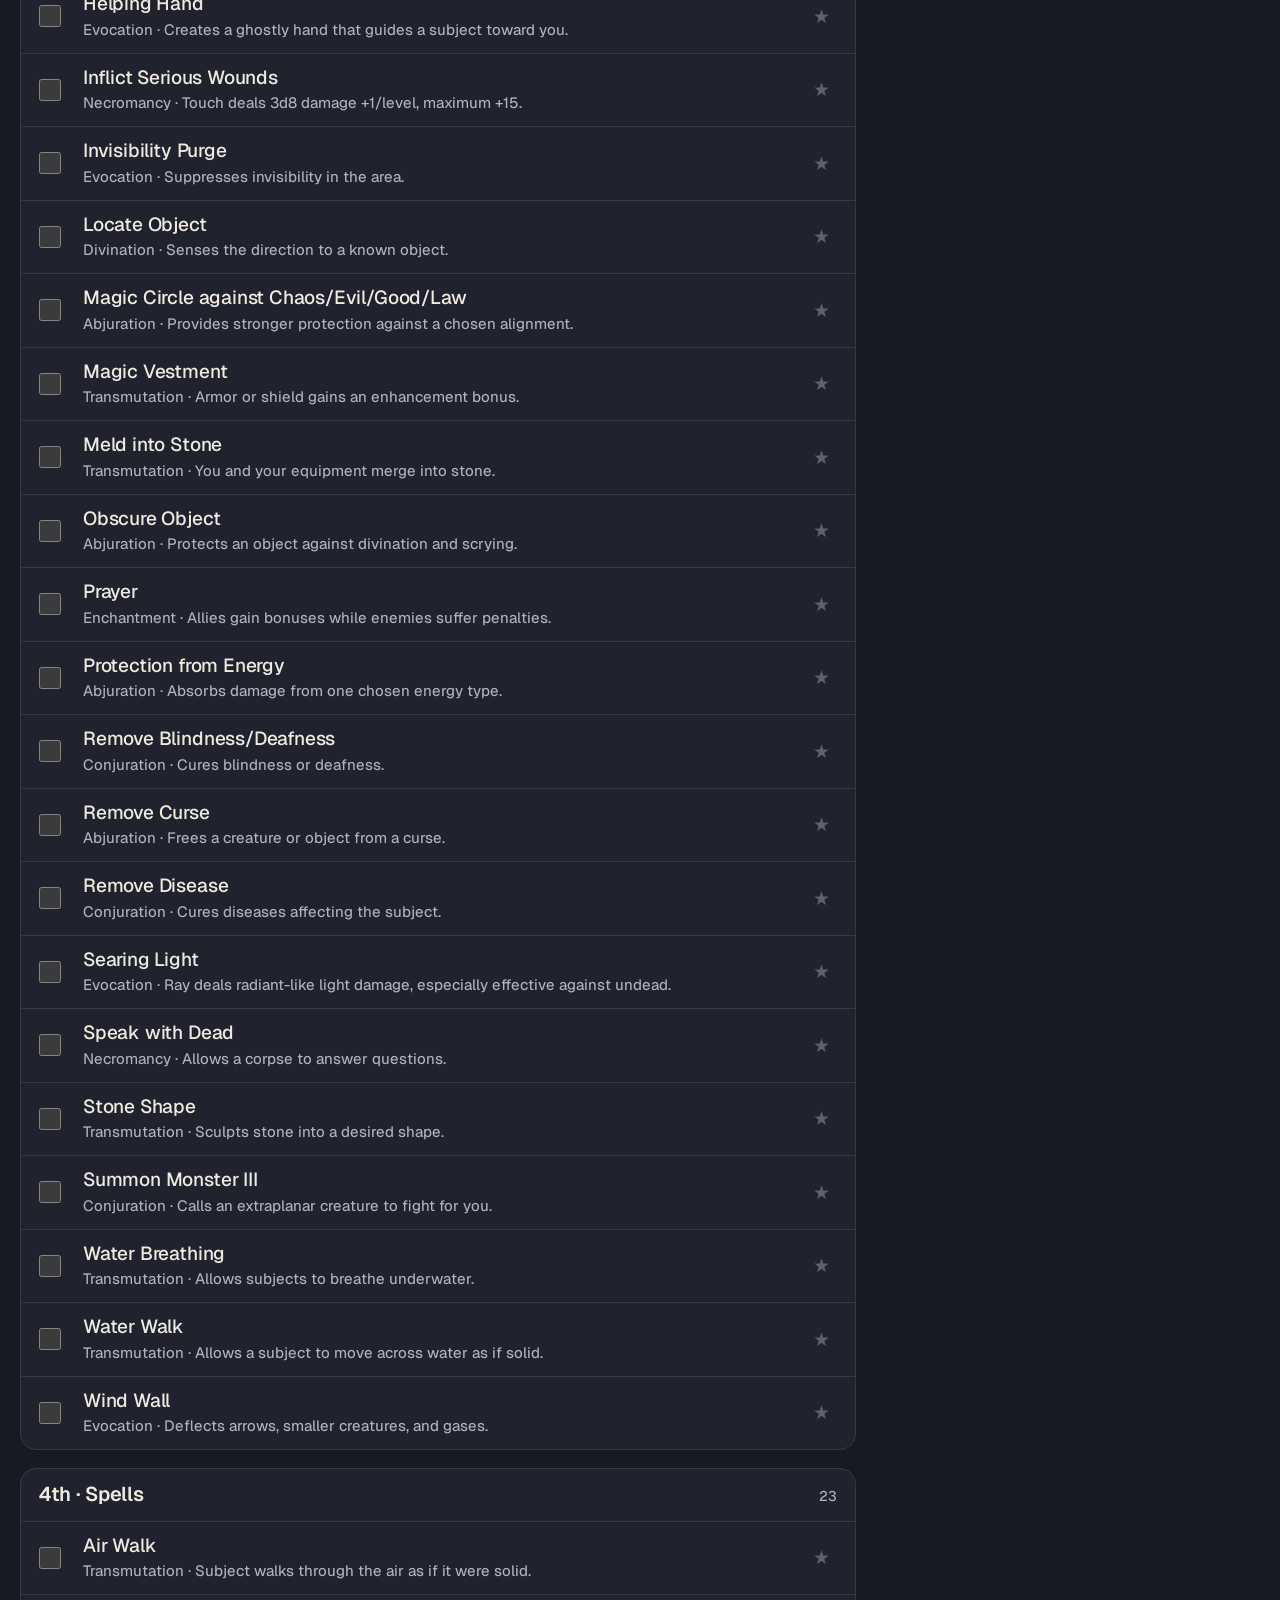
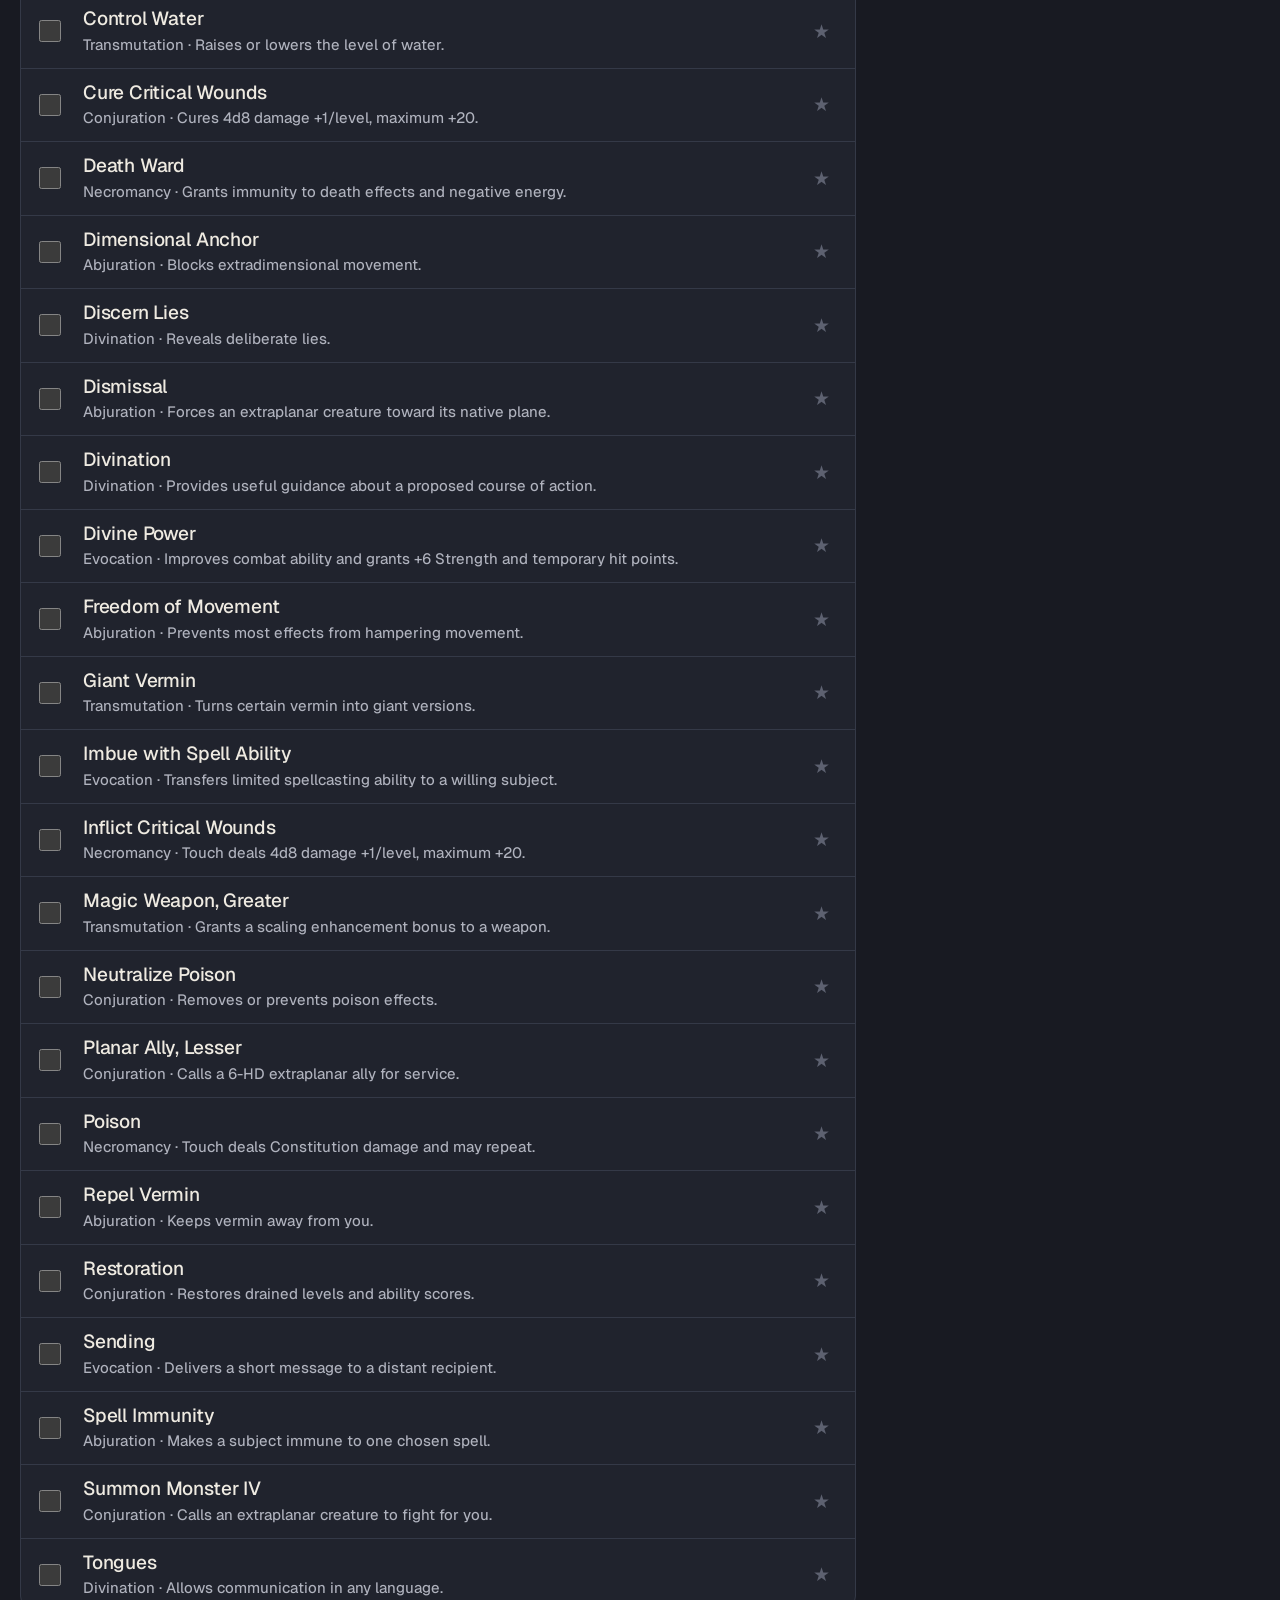
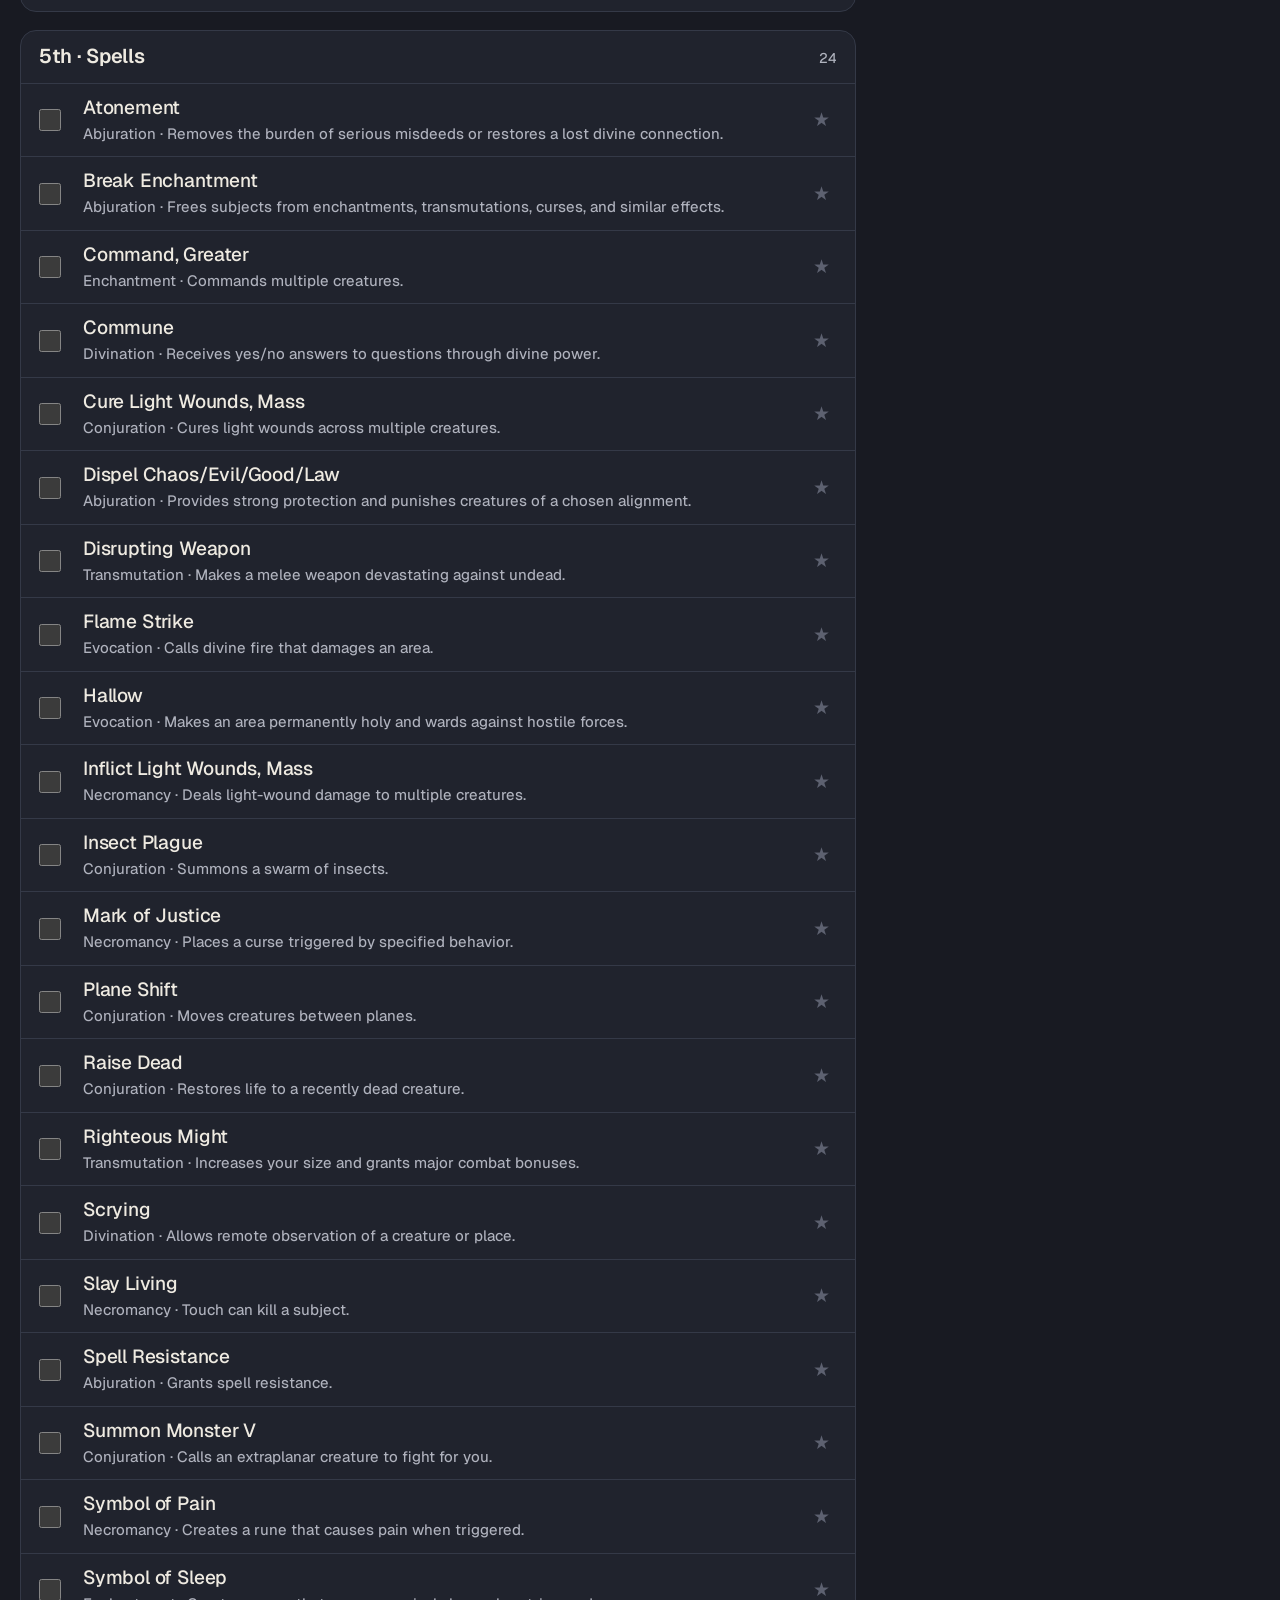
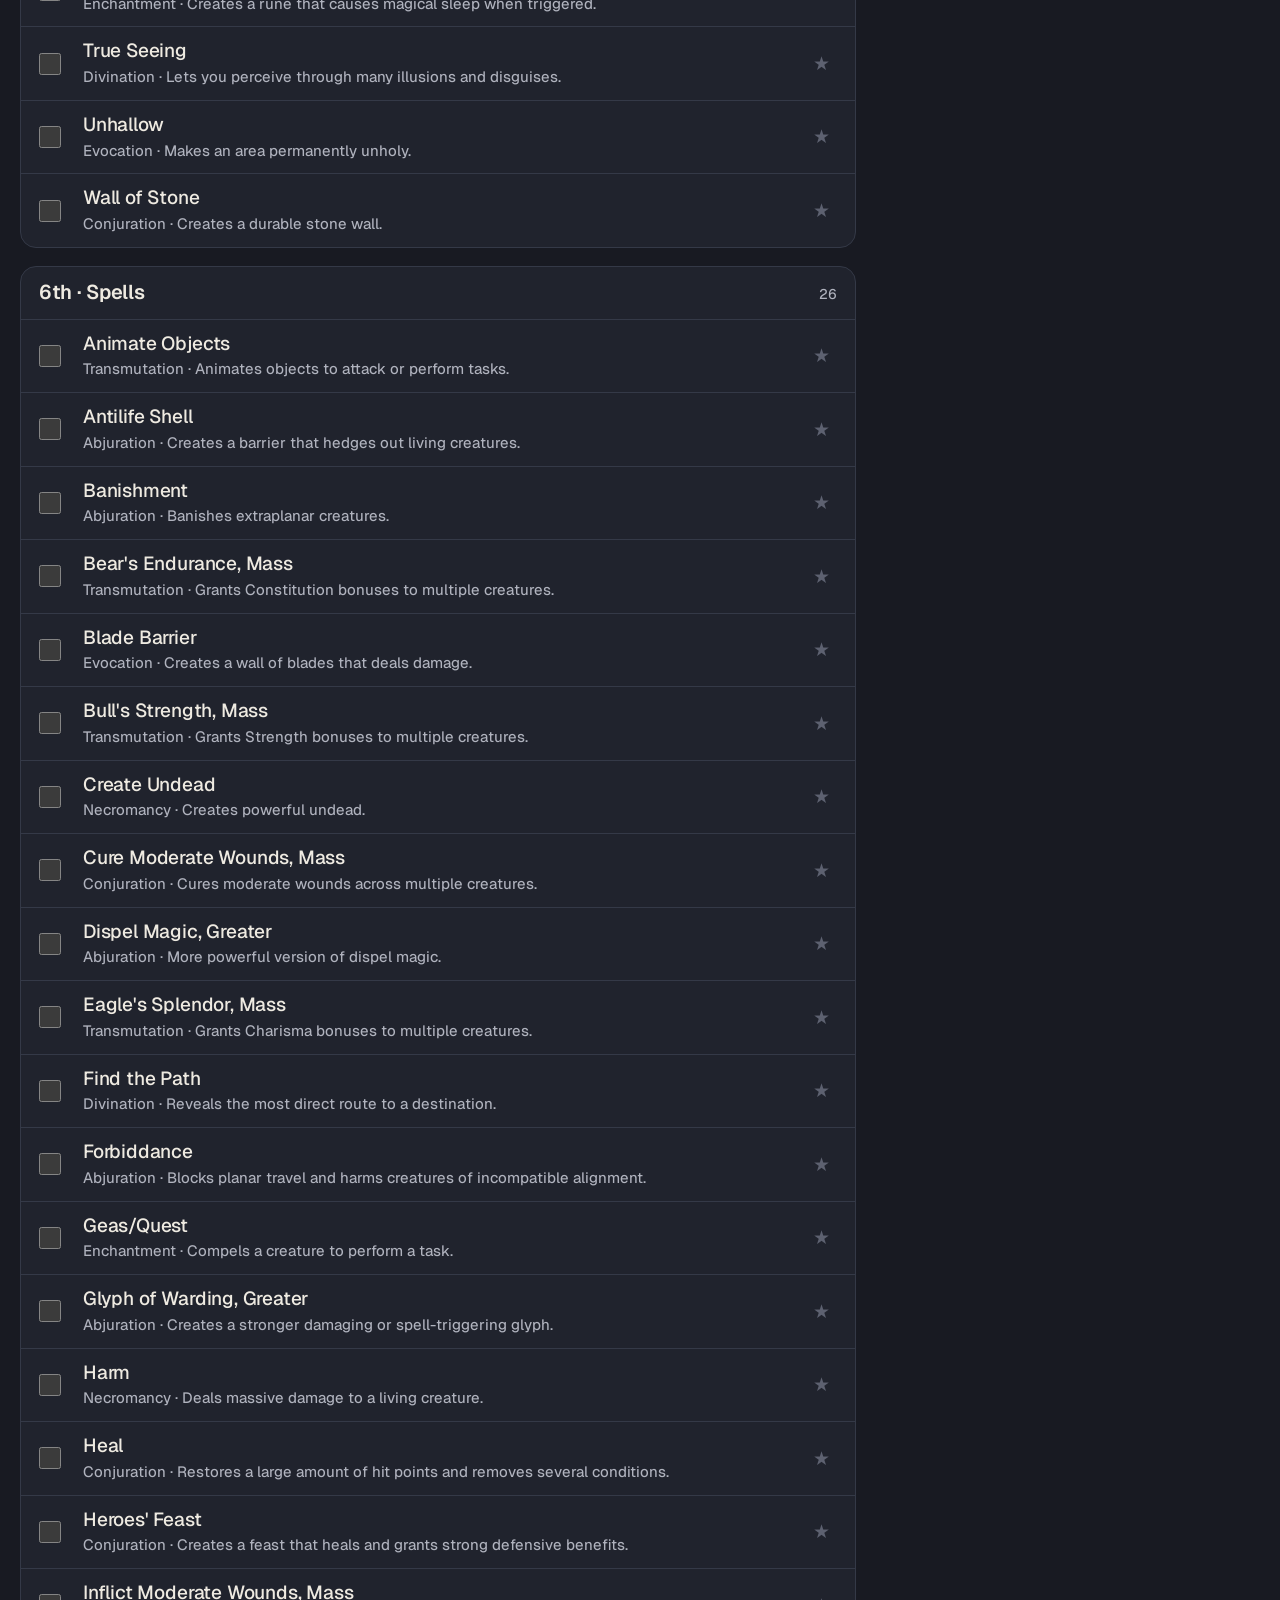
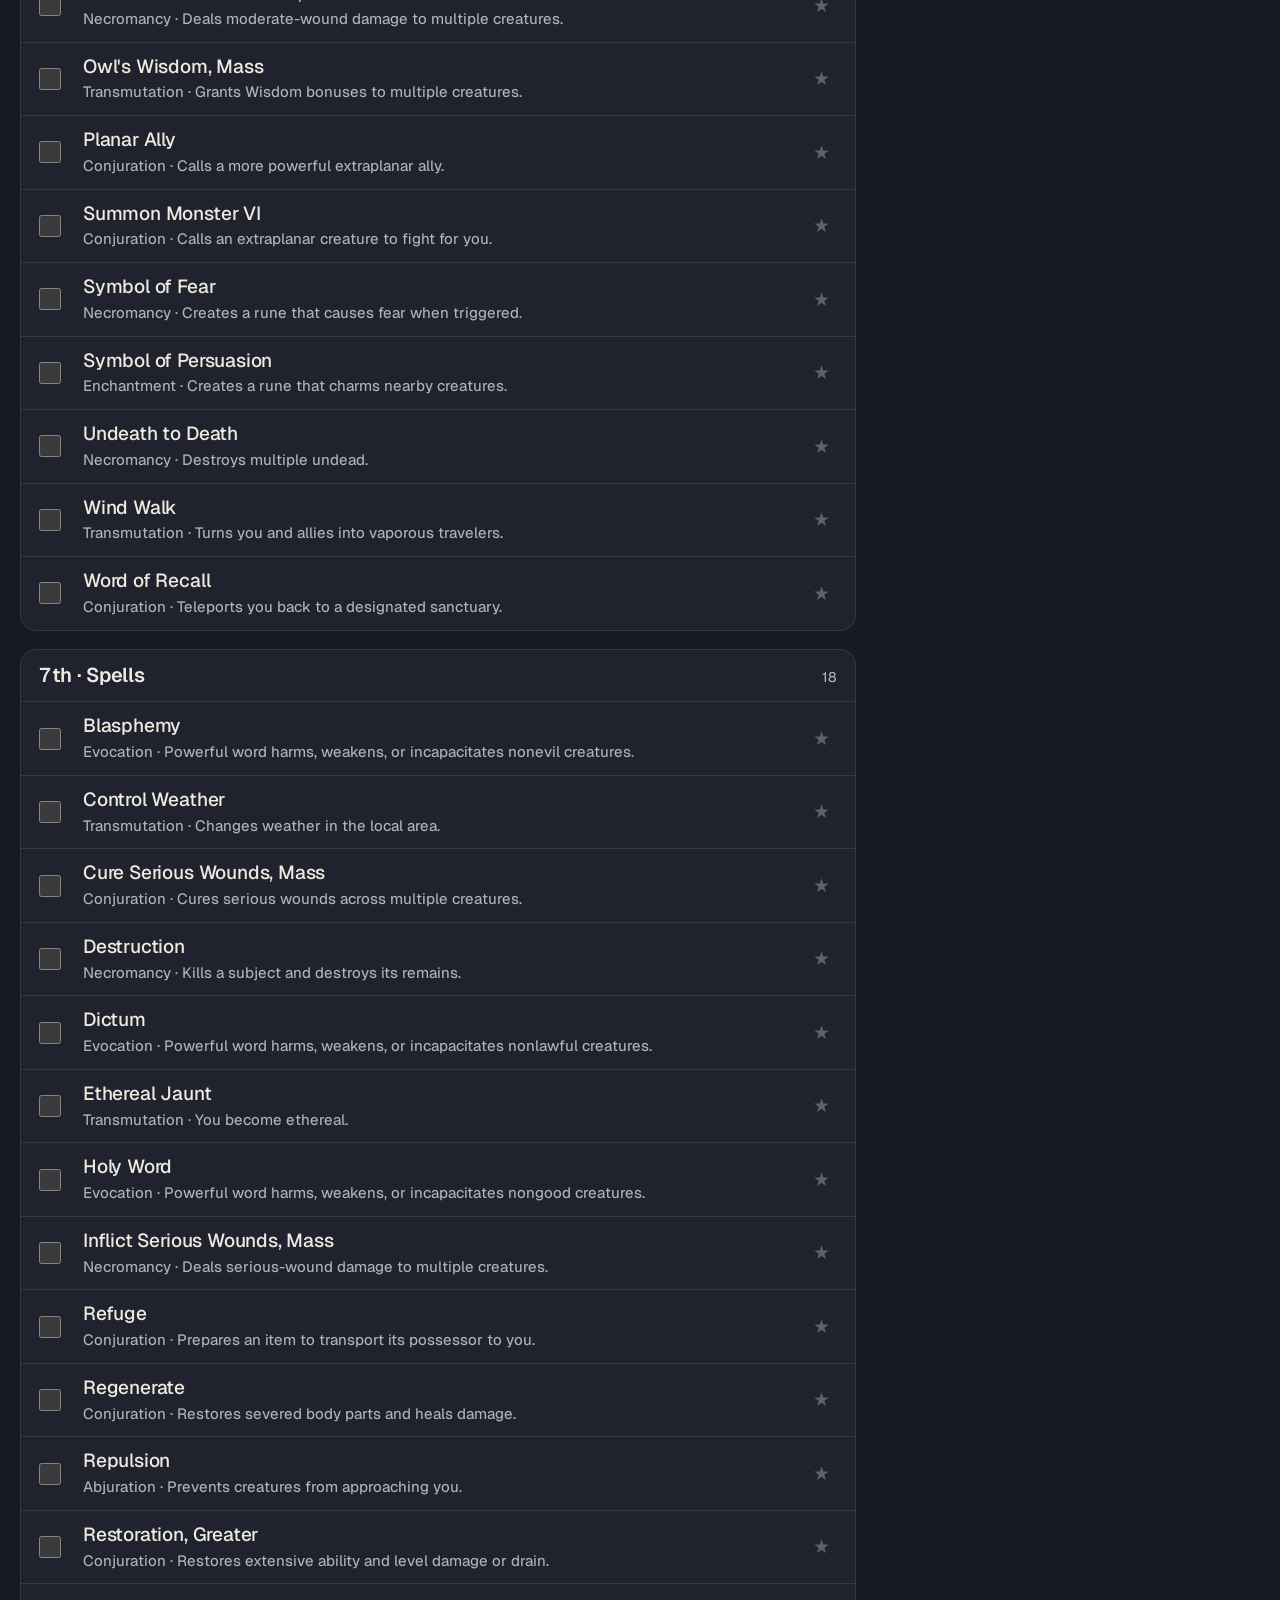
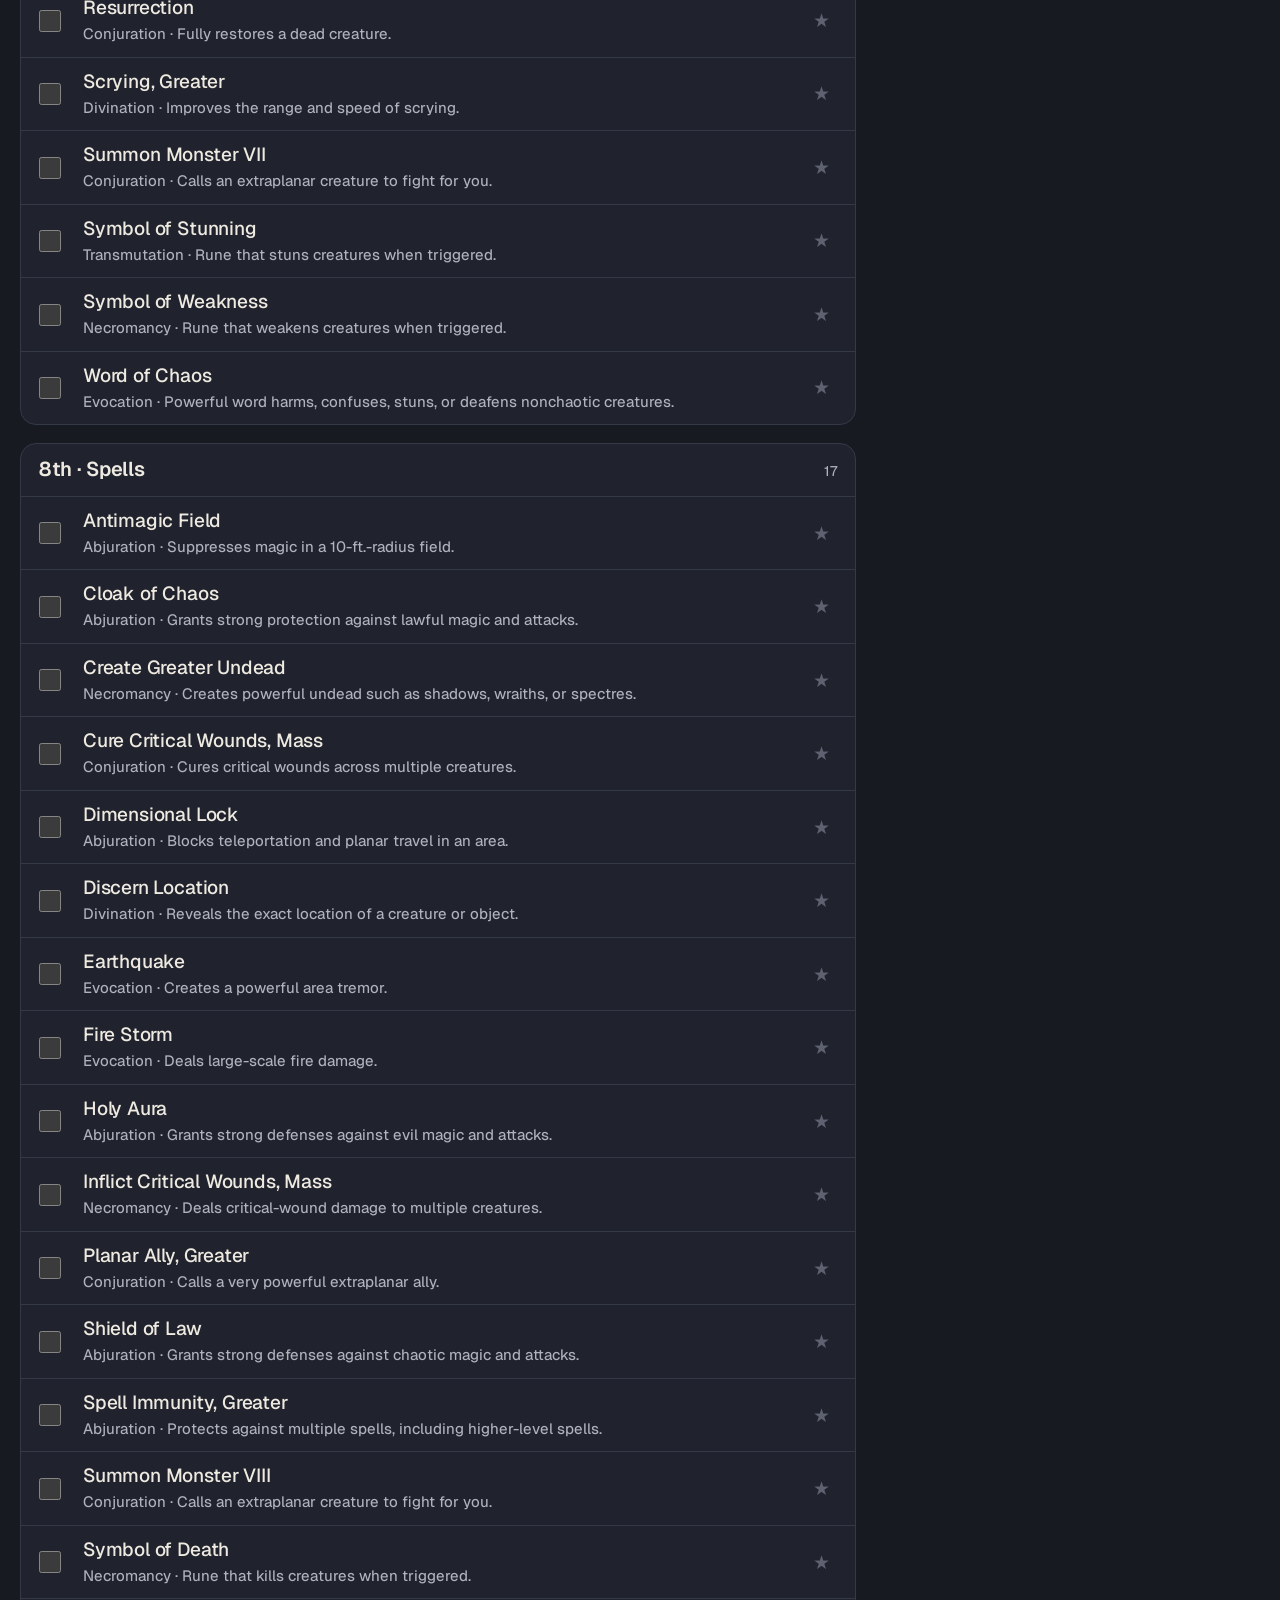
==== commit e8305e4c: "Correct cleric spells/day for levels 15-20 to match PHB Table 3-6 BASE_CLERIC_SLOTS rows 15-20 had w" ====
--- a/index.html
+++ b/index.html
@@ -7,7 +7,7 @@
 <title>Caelian Vàel · Cleric Spellbook</title>
 <meta name="description" content="Caelian Vàel's D&D 3.5 Cleric spellbook.">
 <link rel="preconnect" href="https://fonts.googleapis.com"><link rel="preconnect" href="https://fonts.gstatic.com" crossorigin><link rel="stylesheet" href="https://fonts.googleapis.com/css2?family=Geist:wght@400..800&display=swap">
-<link rel="stylesheet" href="css/styles.css?v=20260925-14">
+<link rel="stylesheet" href="css/styles.css?v=20260926-1">
 <style>
 .header-tools{align-items:center;justify-content:center;width:2.5rem;height:2.5rem;padding:0;line-height:1;}
 .settings-icon{display:block;width:1.25rem;height:1.25rem;flex:0 0 auto;fill:currentColor;}
@@ -29,6 +29,6 @@
 <div class="modal" id="modal"><div class="sheet" id="sheet"></div></div>
 <div class="mobile-tools-backdrop" id="mobileToolsBackdrop"></div>
 <section class="mobile-tools-drawer" id="mobileToolsDrawer" aria-label="Character and slot controls" aria-hidden="true"><header><h2>Character &amp; Slots</h2><button class="mobile-close" id="mobileToolsClose" type="button">Close</button></header><div class="today"><h3>Today’s slots</h3><div id="mobileSlots"></div></div><div class="settings"><h3>Character</h3><div class="settingsrow"><label>Cleric level <input id="mobileCharLevel" type="number" min="1" max="20" inputmode="numeric" value="5"></label><label>Wisdom <input id="mobileWis" type="number" min="1" max="60" inputmode="numeric" value="23"></label></div><p class="meta" id="mobileCharacterNote"></p><h3>Innate spells</h3><p class="meta section-note">Racial spell-like abilities, cast like spells.</p><div id="mobileInnateSpells"></div><h3>Domain powers</h3><p class="meta section-note">Granted powers from your Magic and Balance domains.</p><div id="mobileDomainPowers"></div></div></section>
-<script src="js/spells.js?v=20260925-14"></script>
-<script src="js/app.js?v=20260925-14"></script>
+<script src="js/spells.js?v=20260926-1"></script>
+<script src="js/app.js?v=20260926-1"></script>
 </body></html>
--- a/css/styles.css
+++ b/css/styles.css
@@ -74,7 +74,7 @@
 .empty{color:var(--muted);padding:28px 20px;text-align:center;background:var(--surface);border:1px dashed var(--line-strong);border-radius:var(--r-lg)}
 
 /* ---------- Side panel & spell detail ---------- */
-aside{position:sticky;top:calc(var(--header-h) + 16px);max-height:calc(100vh - var(--header-h) - 32px);overflow-y:auto;overscroll-behavior:contain;display:grid;gap:18px;scrollbar-width:thin;scrollbar-color:var(--line-strong) transparent}
+aside{display:grid;gap:18px}
 .detail,.today,.settings{background:var(--surface);border:1px solid var(--line);border-radius:var(--r-lg);padding:20px}
 .today,.settings{margin:0}
 .detail h2{font-size:29px;line-height:1.15;margin:0 44px 4px 0}
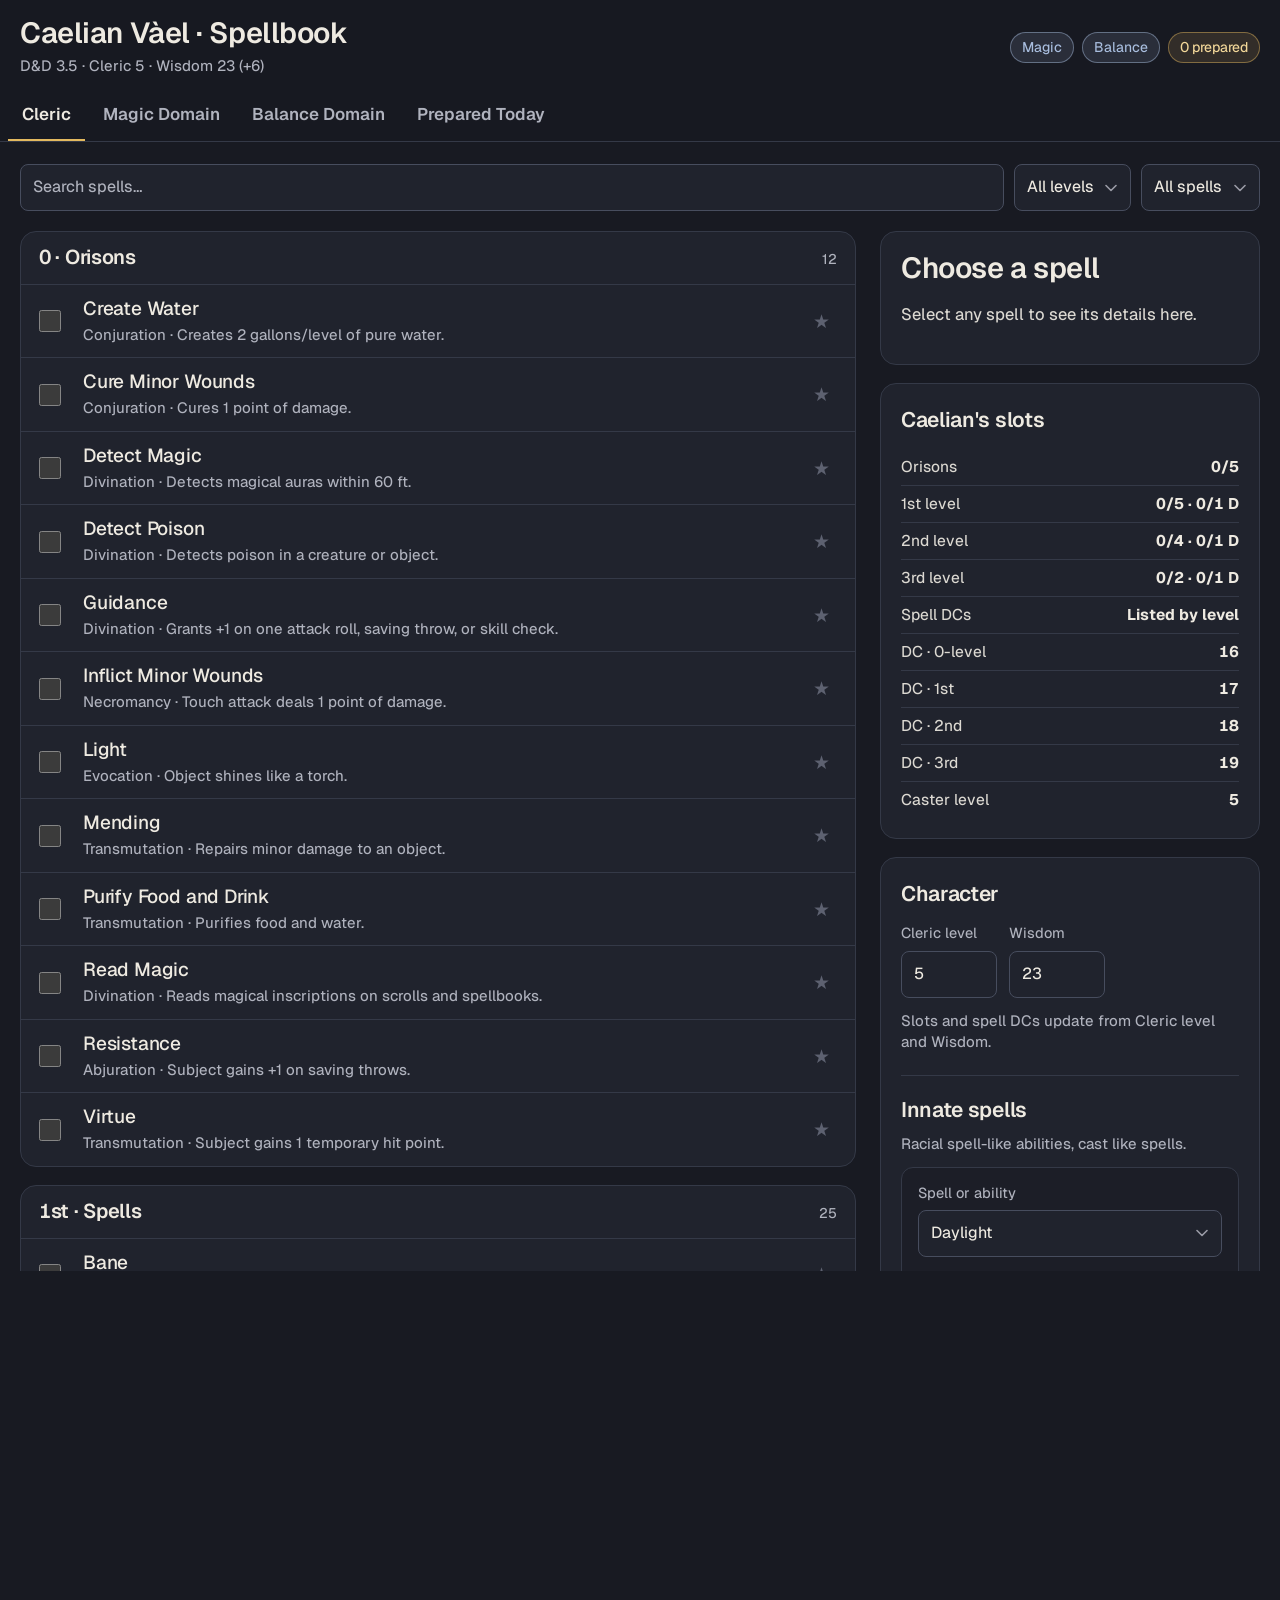
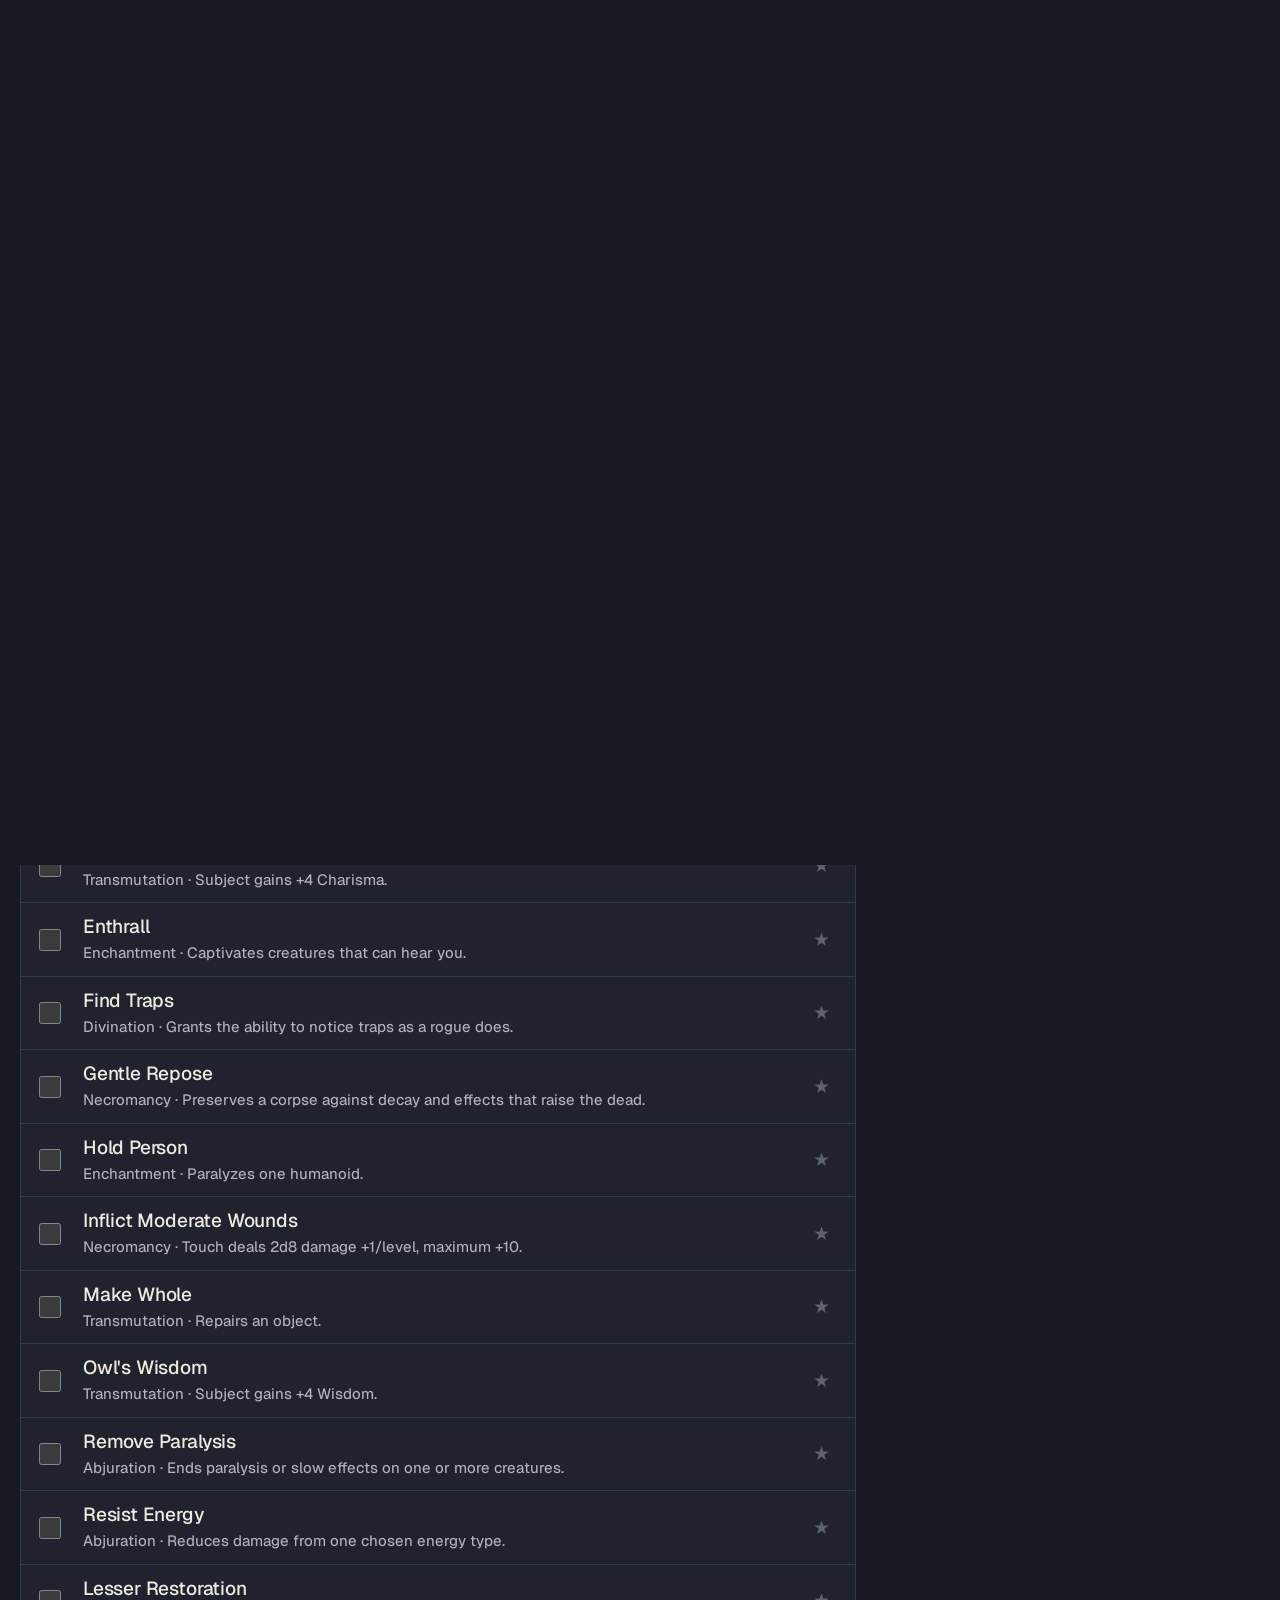
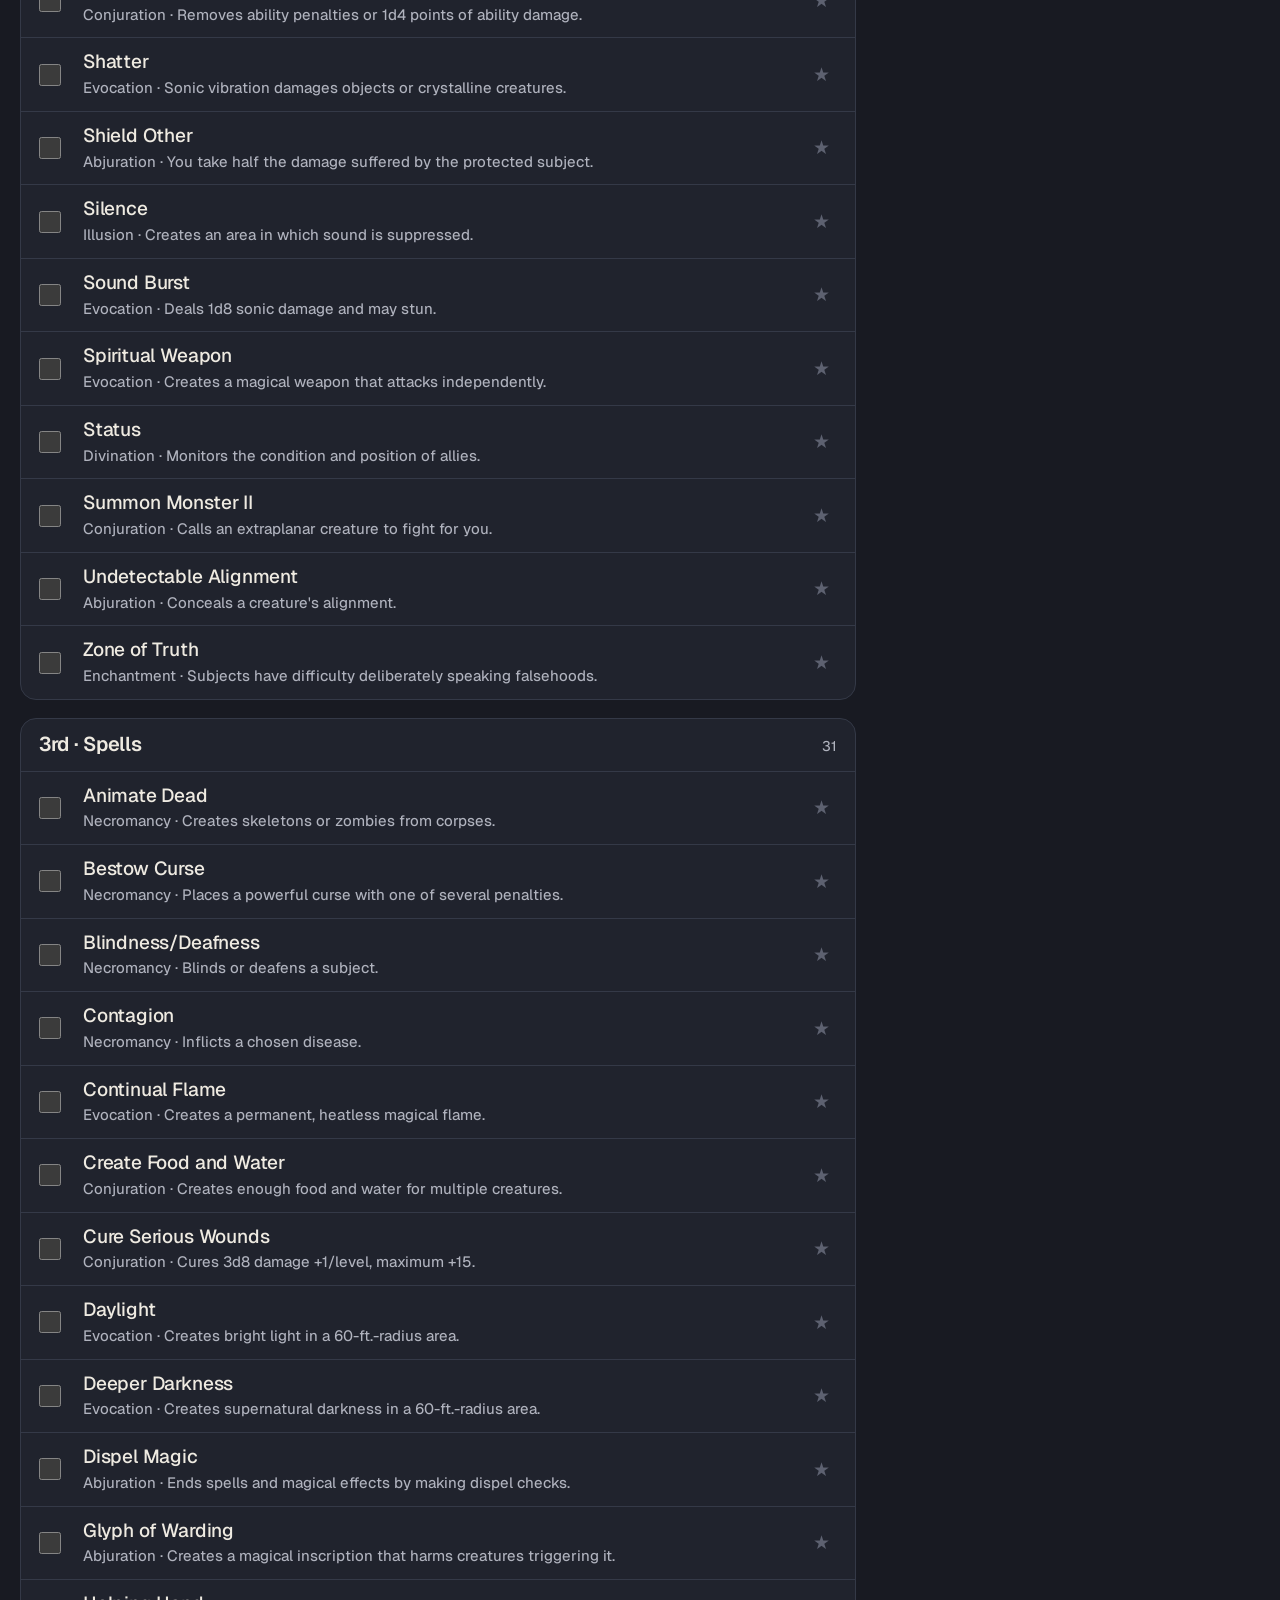
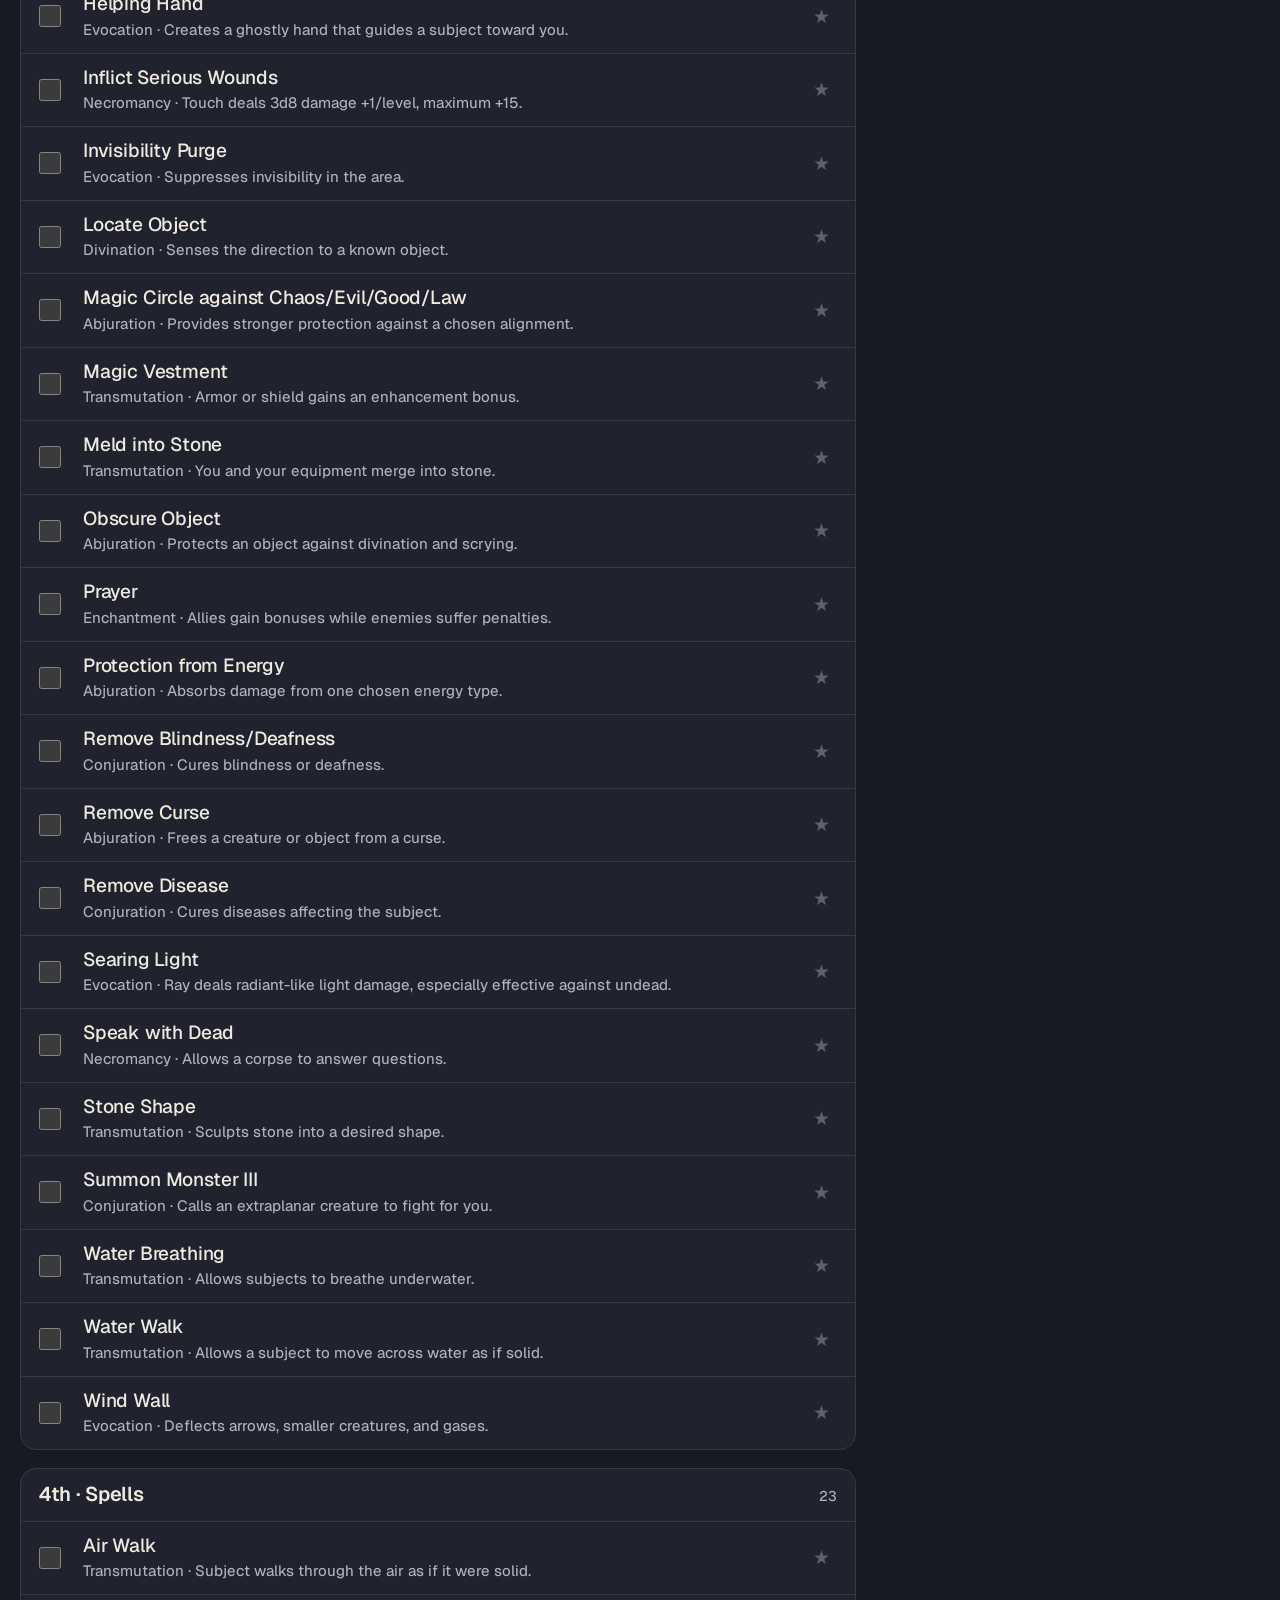
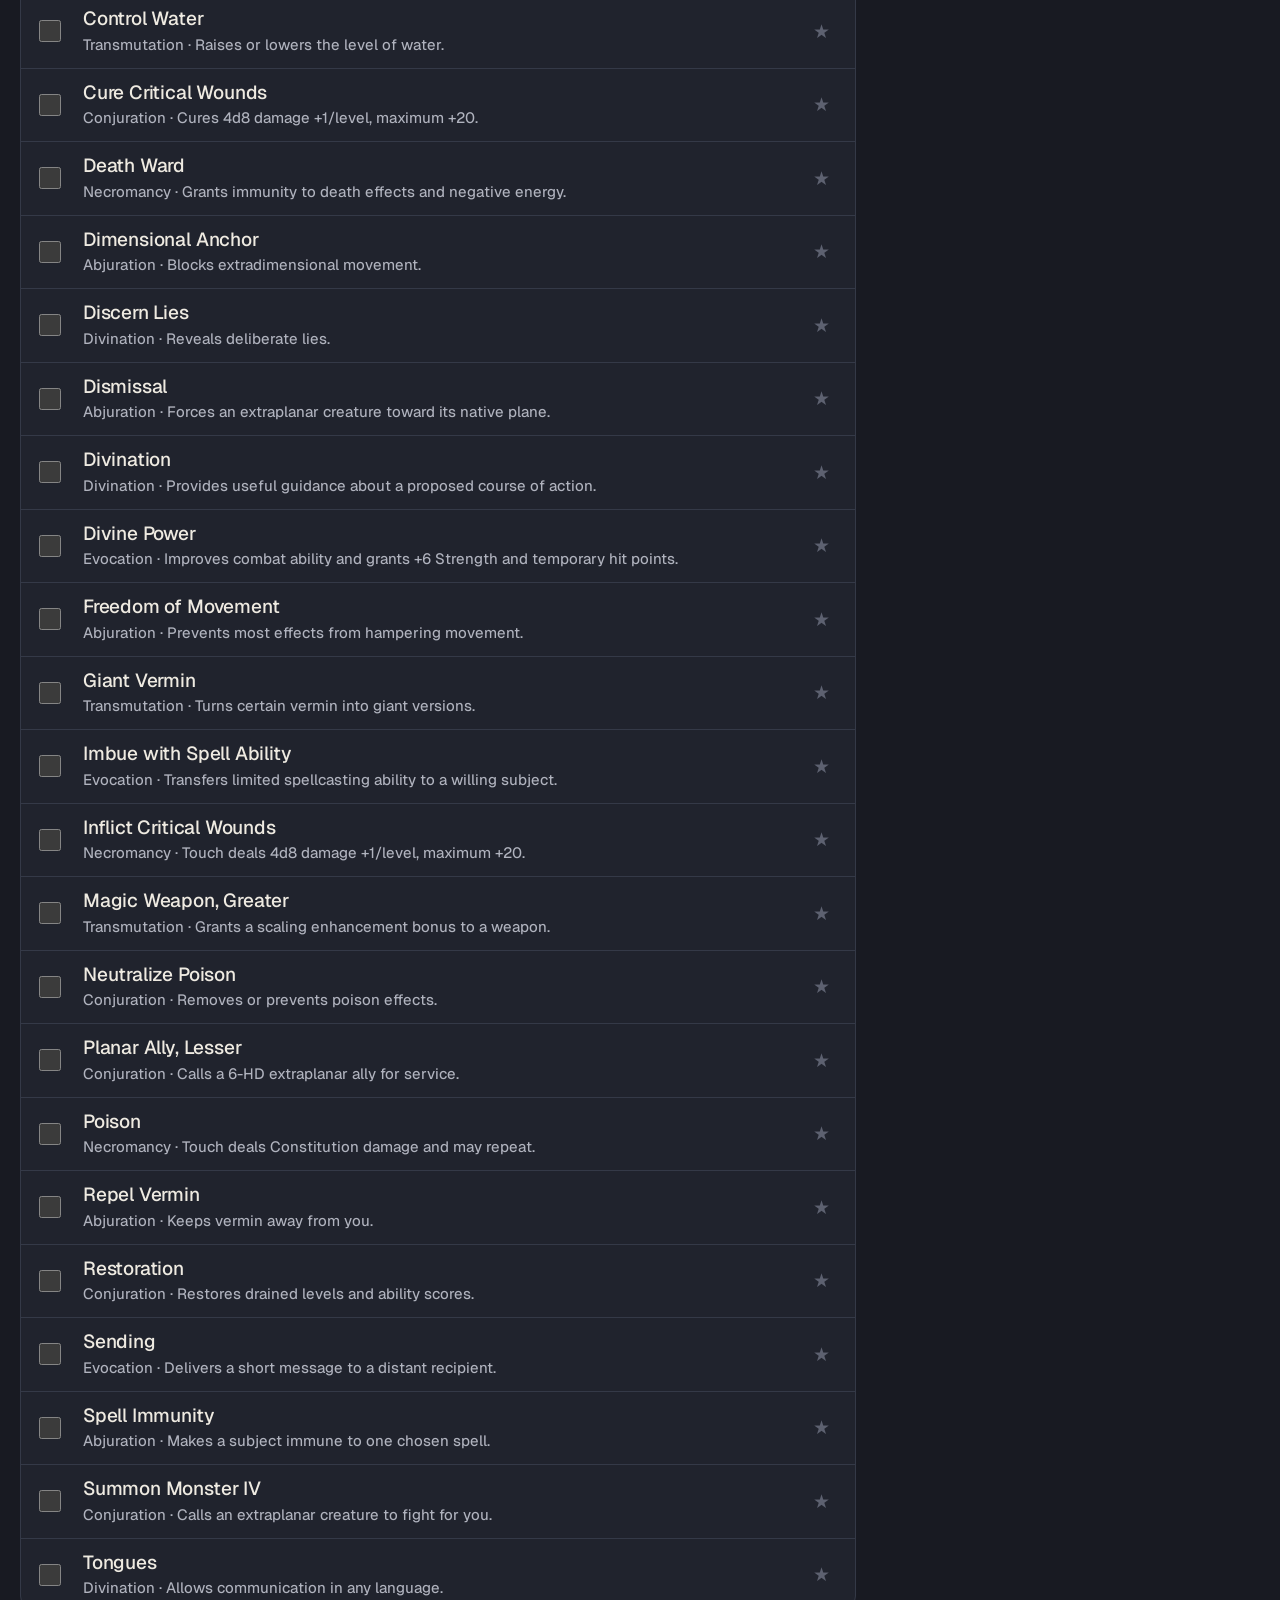
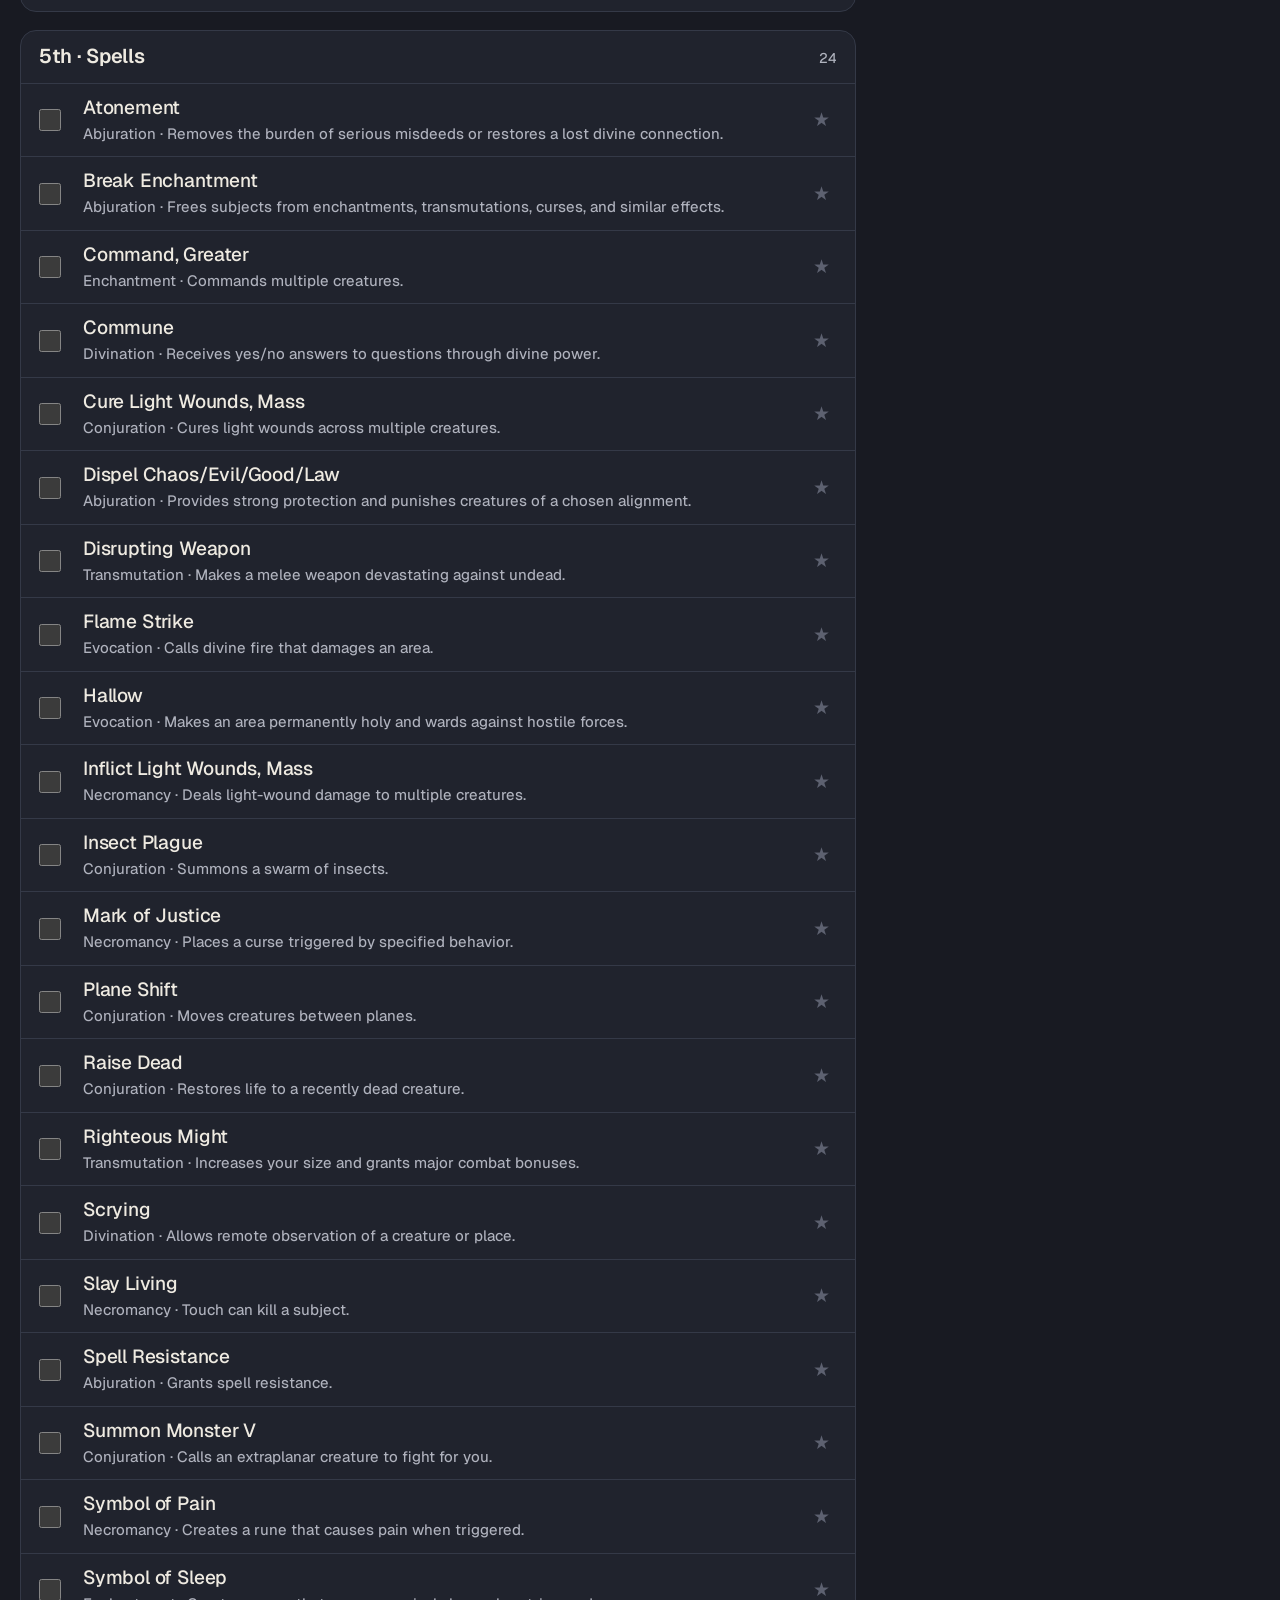
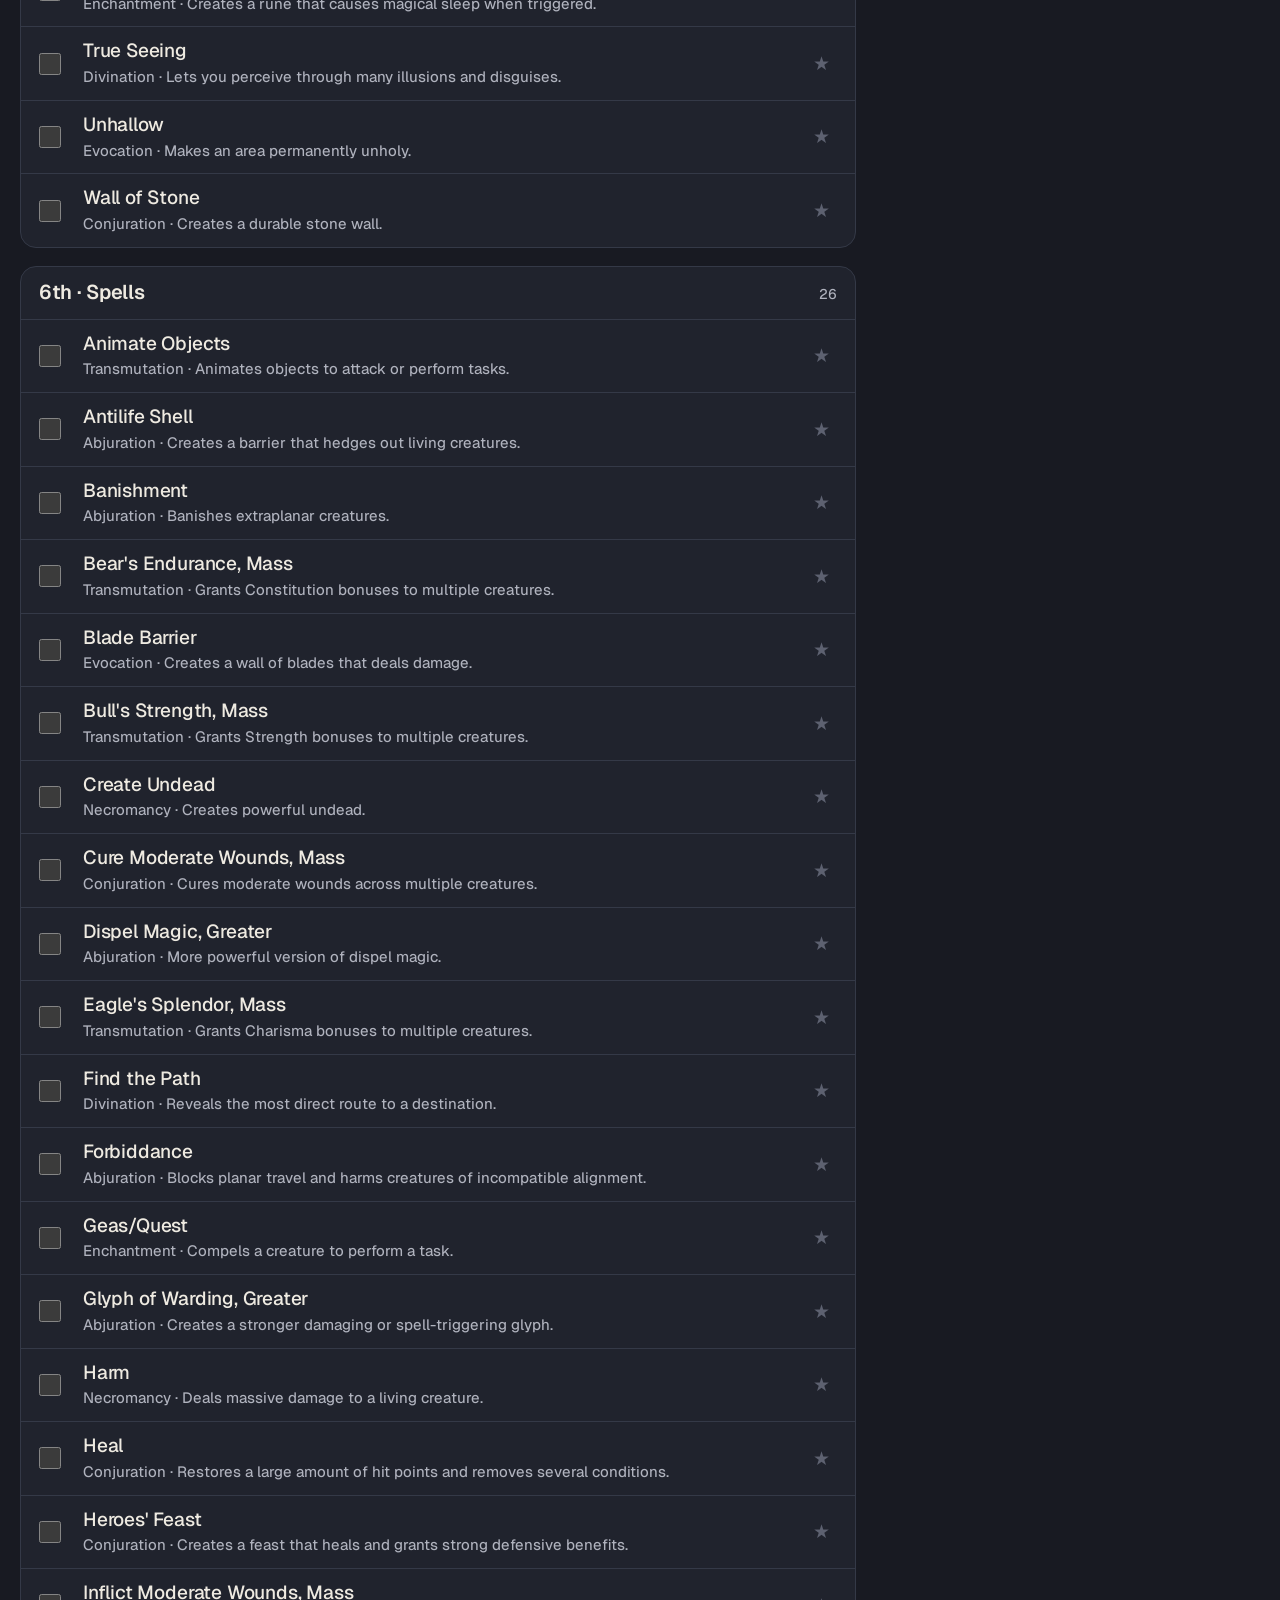
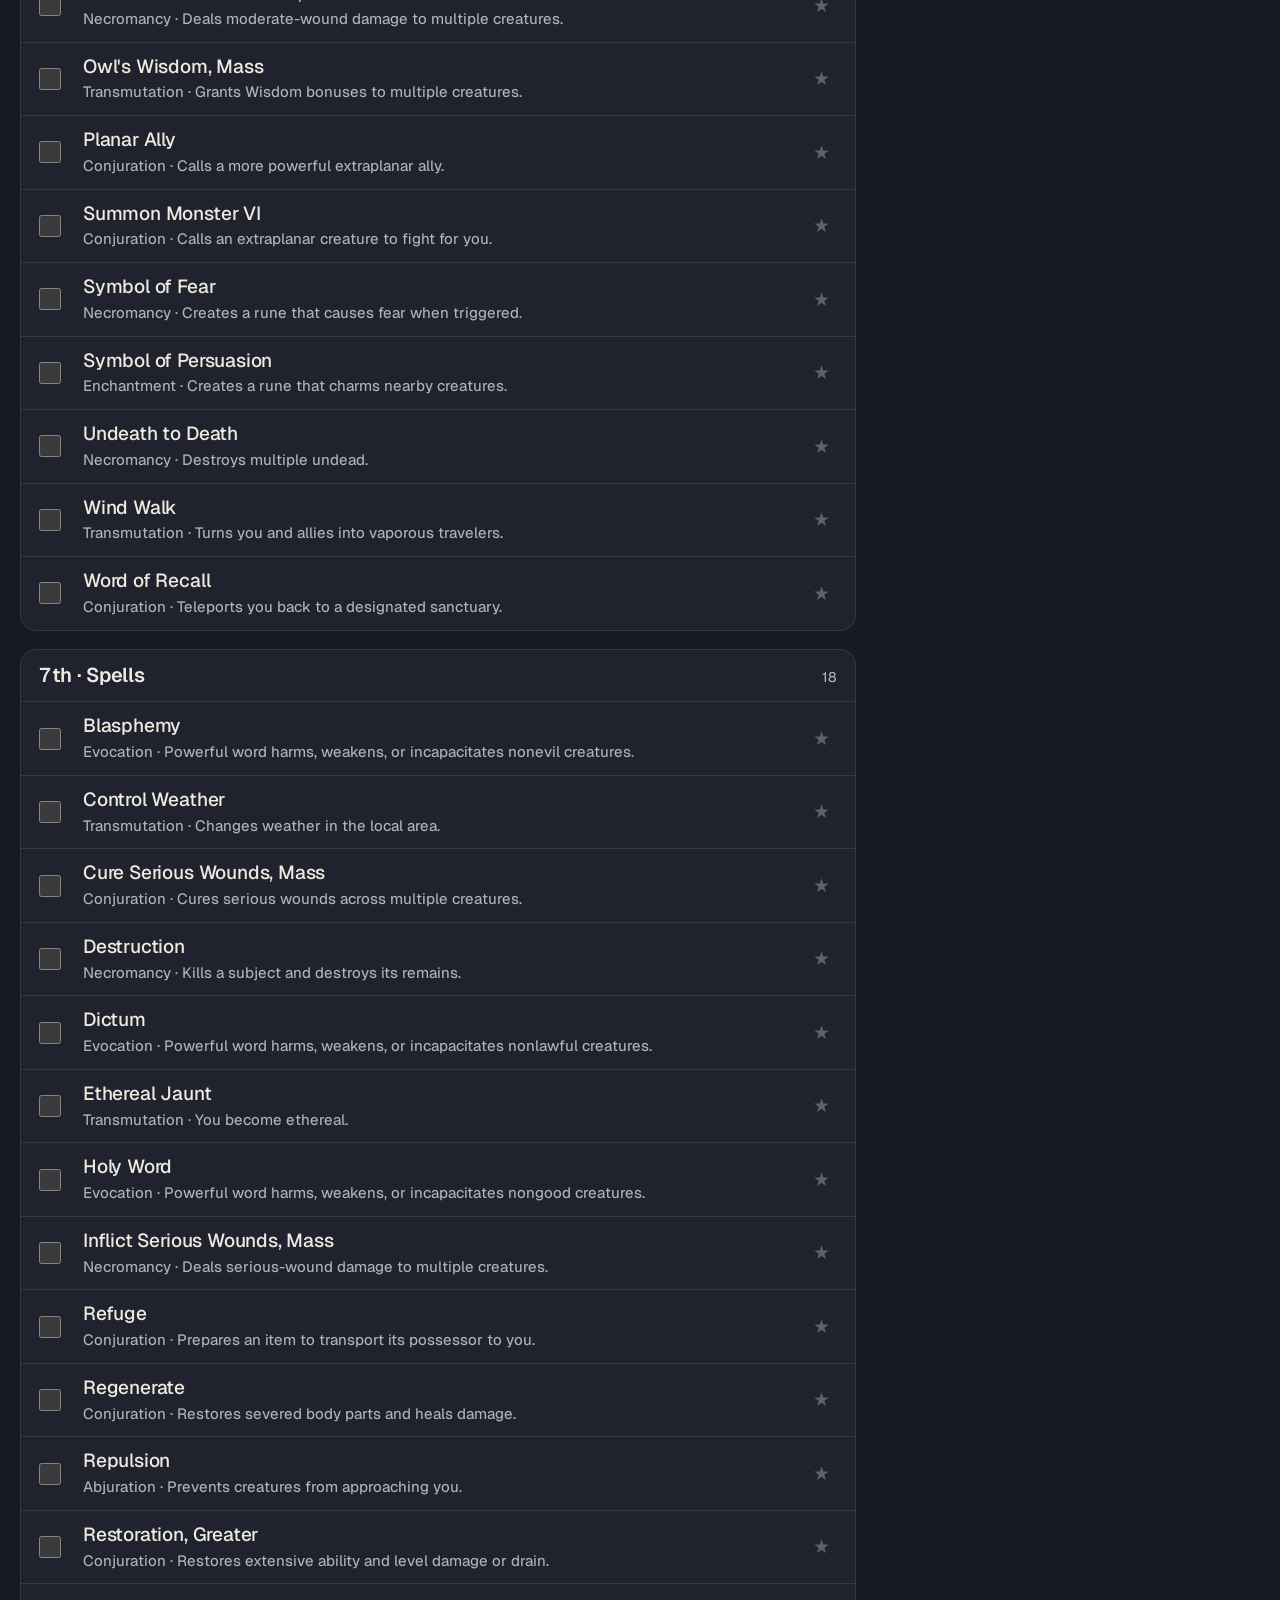
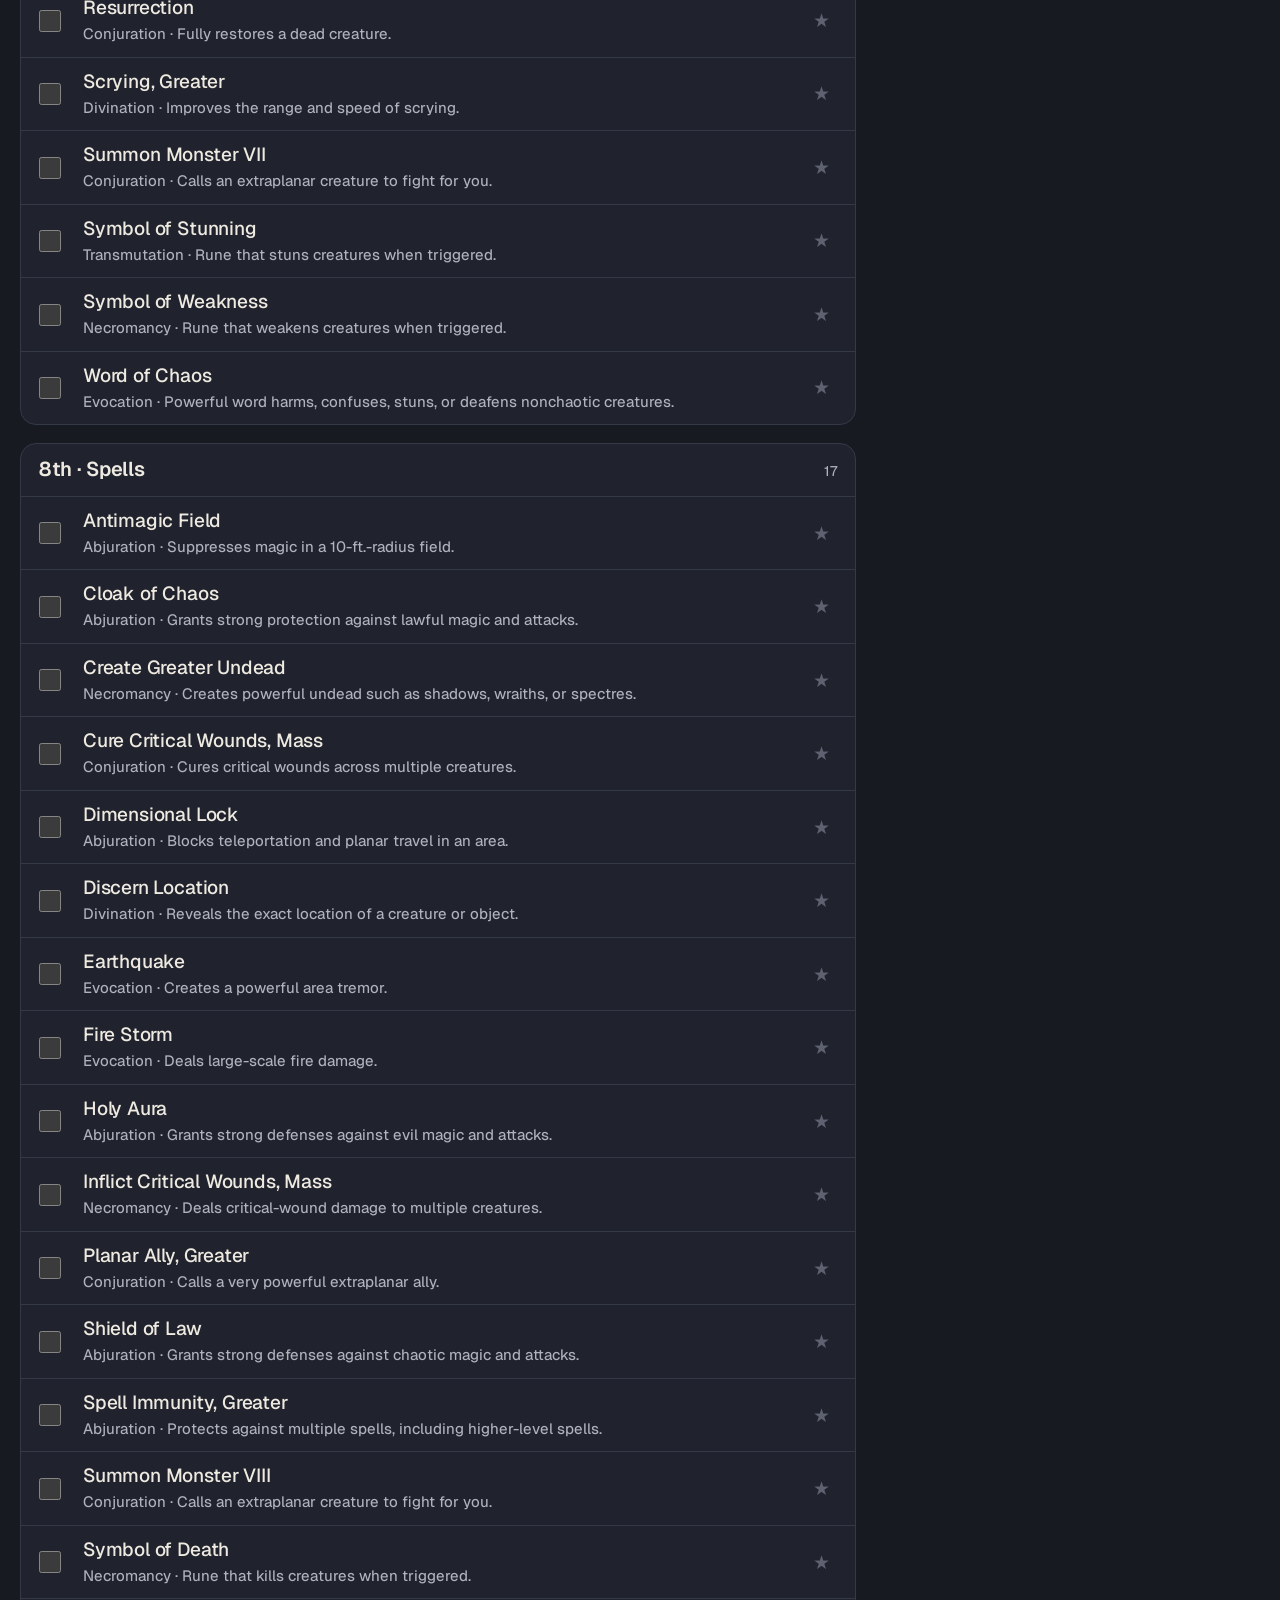
==== commit 570adc04: "Remove non-RAW +1 first-level cleric slot CAELIAN_FIRST_LEVEL_ADJUSTMENT added an extra 1st-level sl" ====
--- a/index.html
+++ b/index.html
@@ -7,7 +7,7 @@
 <title>Caelian Vàel · Cleric Spellbook</title>
 <meta name="description" content="Caelian Vàel's D&D 3.5 Cleric spellbook.">
 <link rel="preconnect" href="https://fonts.googleapis.com"><link rel="preconnect" href="https://fonts.gstatic.com" crossorigin><link rel="stylesheet" href="https://fonts.googleapis.com/css2?family=Geist:wght@400..800&display=swap">
-<link rel="stylesheet" href="css/styles.css?v=20260926-1">
+<link rel="stylesheet" href="css/styles.css?v=20260926-2">
 <style>
 .header-tools{align-items:center;justify-content:center;width:2.5rem;height:2.5rem;padding:0;line-height:1;}
 .settings-icon{display:block;width:1.25rem;height:1.25rem;flex:0 0 auto;fill:currentColor;}
@@ -24,11 +24,11 @@
 <main>
 <div class="toolbar"><input id="search" class="search" type="search" aria-label="Search spells" placeholder="Search spells…"><select id="levelFilter" class="select" aria-label="Filter by spell level"><option value="all">All levels</option><option value="0">0</option><option value="1">1st</option><option value="2">2nd</option><option value="3">3rd</option><option value="4">4th</option><option value="5">5th</option><option value="6">6th</option><option value="7">7th</option><option value="8">8th</option><option value="9">9th</option></select><select id="preparedFilter" class="select" aria-label="Filter by preparation or favorites"><option value="all">All spells</option><option value="prepared">Prepared</option><option value="favorites">Favorites</option></select></div>
 <div class="grid"><section id="content" class="levels" aria-live="polite"></section><aside><div class="detail" id="detail"><h2>Choose a spell</h2><p>Select any spell to see its details here.</p></div><div class="today"><h3>Caelian's slots</h3><div id="slots"></div></div>
-<div class="settings"><h3>Character</h3><div class="settingsrow"><label>Cleric level <input id="charLevel" type="number" min="1" max="20" value="5"></label><label>Wisdom <input id="wis" type="number" min="1" max="40" value="23"></label></div><p class="meta">Domain slots are separate. At level 5, WIS 23 gives 0:5, 1:3+3 bonus+1 domain, 2:2+2 bonus+1 domain, 3:1+1 bonus+1 domain.</p><h3>Innate spells</h3><p class="meta section-note">Racial spell-like abilities, cast like spells.</p><div id="innateSpells"></div><h3>Domain powers</h3><p class="meta section-note">Granted powers from your Magic and Balance domains.</p><div id="domainPowers"></div></div></aside></div>
+<div class="settings"><h3>Character</h3><div class="settingsrow"><label>Cleric level <input id="charLevel" type="number" min="1" max="20" value="5"></label><label>Wisdom <input id="wis" type="number" min="1" max="40" value="23"></label></div><p class="meta">Domain slots are separate. At level 5, WIS 23 gives 0:5, 1:3+2 bonus+1 domain, 2:2+2 bonus+1 domain, 3:1+1 bonus+1 domain.</p><h3>Innate spells</h3><p class="meta section-note">Racial spell-like abilities, cast like spells.</p><div id="innateSpells"></div><h3>Domain powers</h3><p class="meta section-note">Granted powers from your Magic and Balance domains.</p><div id="domainPowers"></div></div></aside></div>
 </main>
 <div class="modal" id="modal"><div class="sheet" id="sheet"></div></div>
 <div class="mobile-tools-backdrop" id="mobileToolsBackdrop"></div>
 <section class="mobile-tools-drawer" id="mobileToolsDrawer" aria-label="Character and slot controls" aria-hidden="true"><header><h2>Character &amp; Slots</h2><button class="mobile-close" id="mobileToolsClose" type="button">Close</button></header><div class="today"><h3>Today’s slots</h3><div id="mobileSlots"></div></div><div class="settings"><h3>Character</h3><div class="settingsrow"><label>Cleric level <input id="mobileCharLevel" type="number" min="1" max="20" inputmode="numeric" value="5"></label><label>Wisdom <input id="mobileWis" type="number" min="1" max="60" inputmode="numeric" value="23"></label></div><p class="meta" id="mobileCharacterNote"></p><h3>Innate spells</h3><p class="meta section-note">Racial spell-like abilities, cast like spells.</p><div id="mobileInnateSpells"></div><h3>Domain powers</h3><p class="meta section-note">Granted powers from your Magic and Balance domains.</p><div id="mobileDomainPowers"></div></div></section>
-<script src="js/spells.js?v=20260926-1"></script>
-<script src="js/app.js?v=20260926-1"></script>
+<script src="js/spells.js?v=20260926-2"></script>
+<script src="js/app.js?v=20260926-2"></script>
 </body></html>
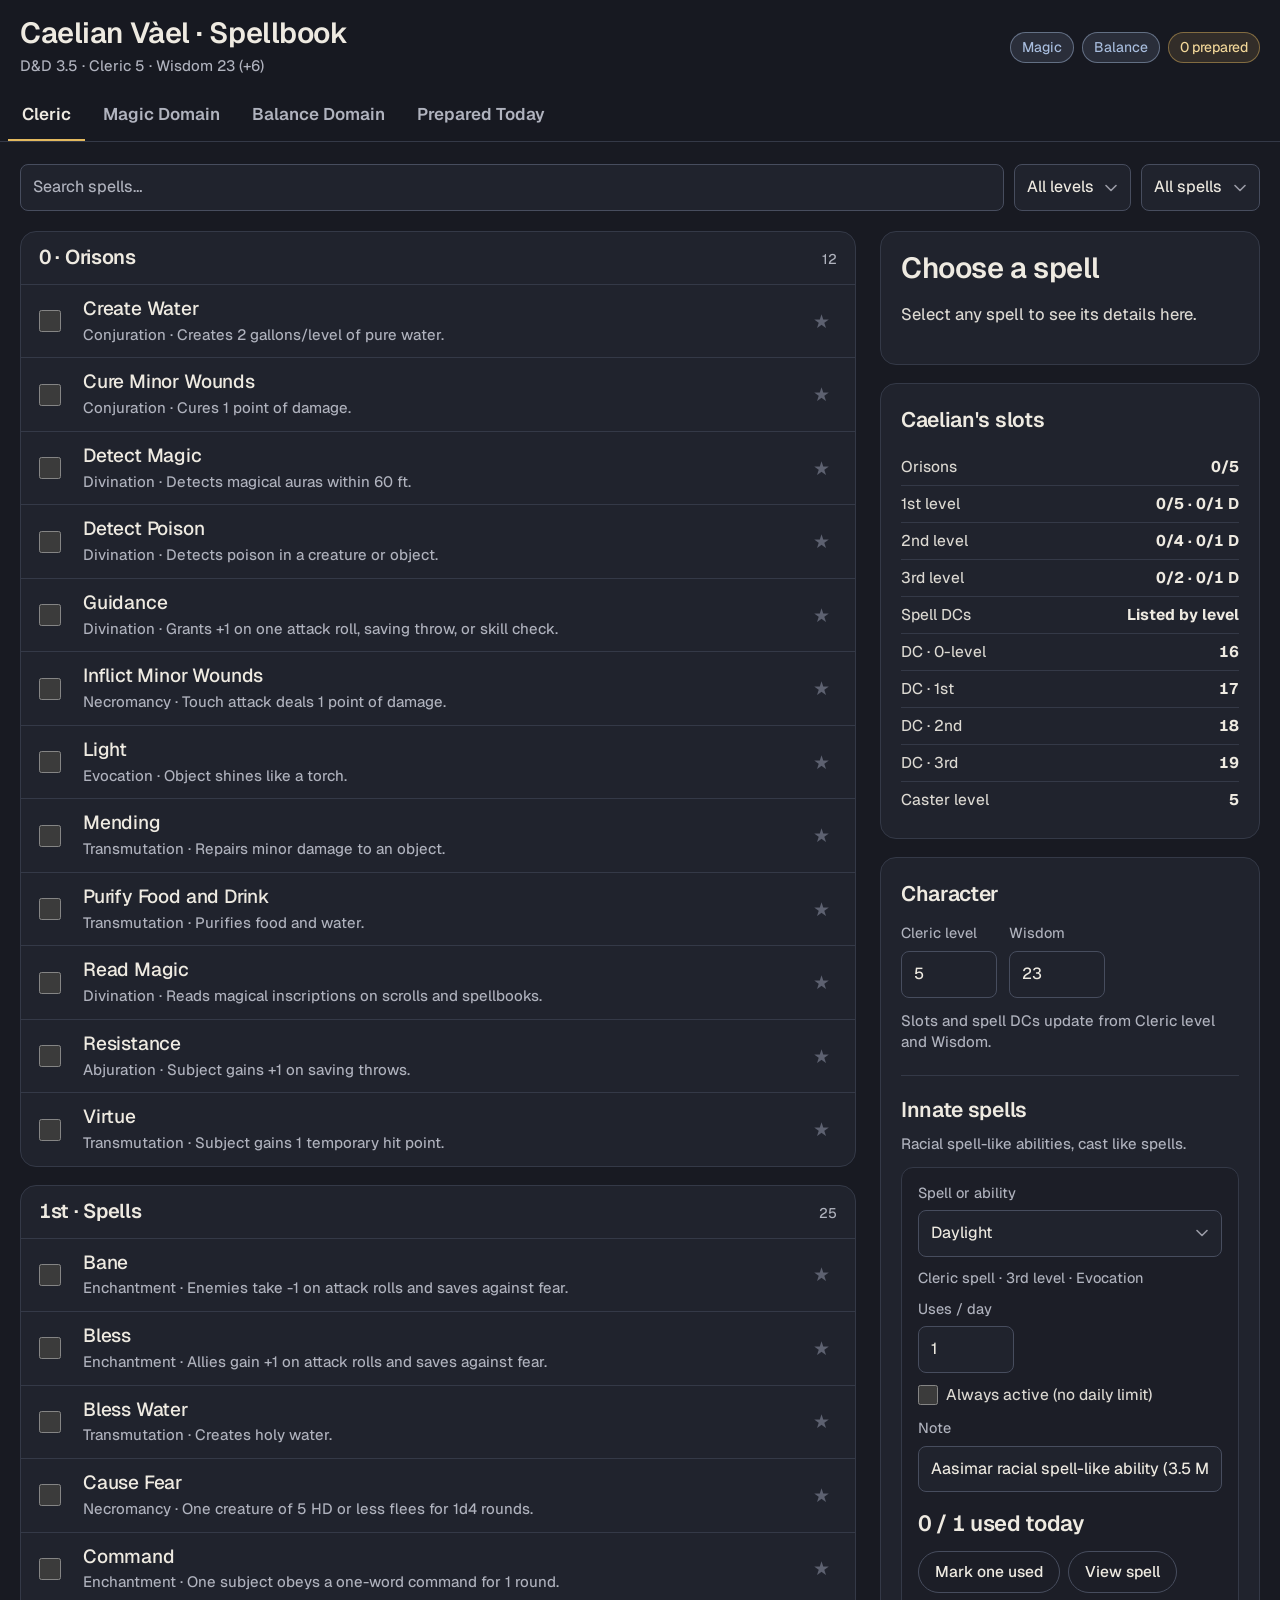
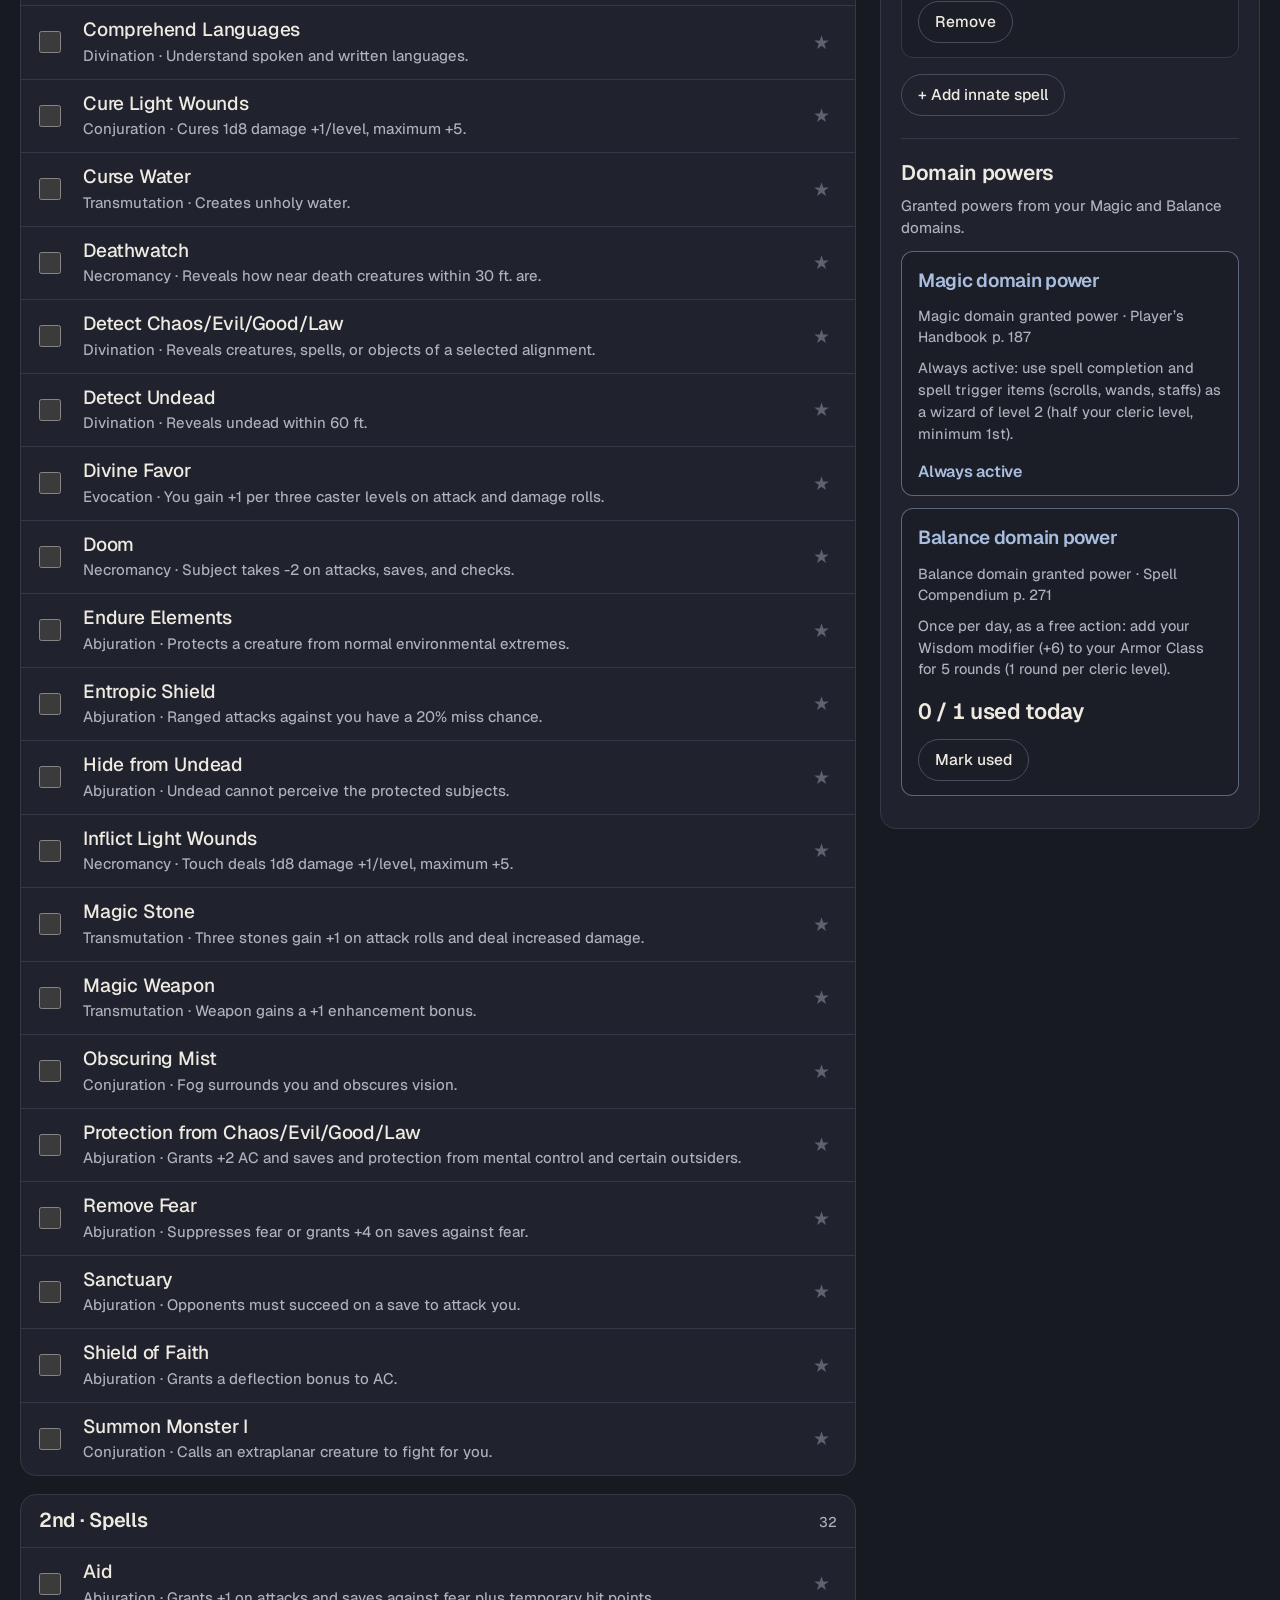
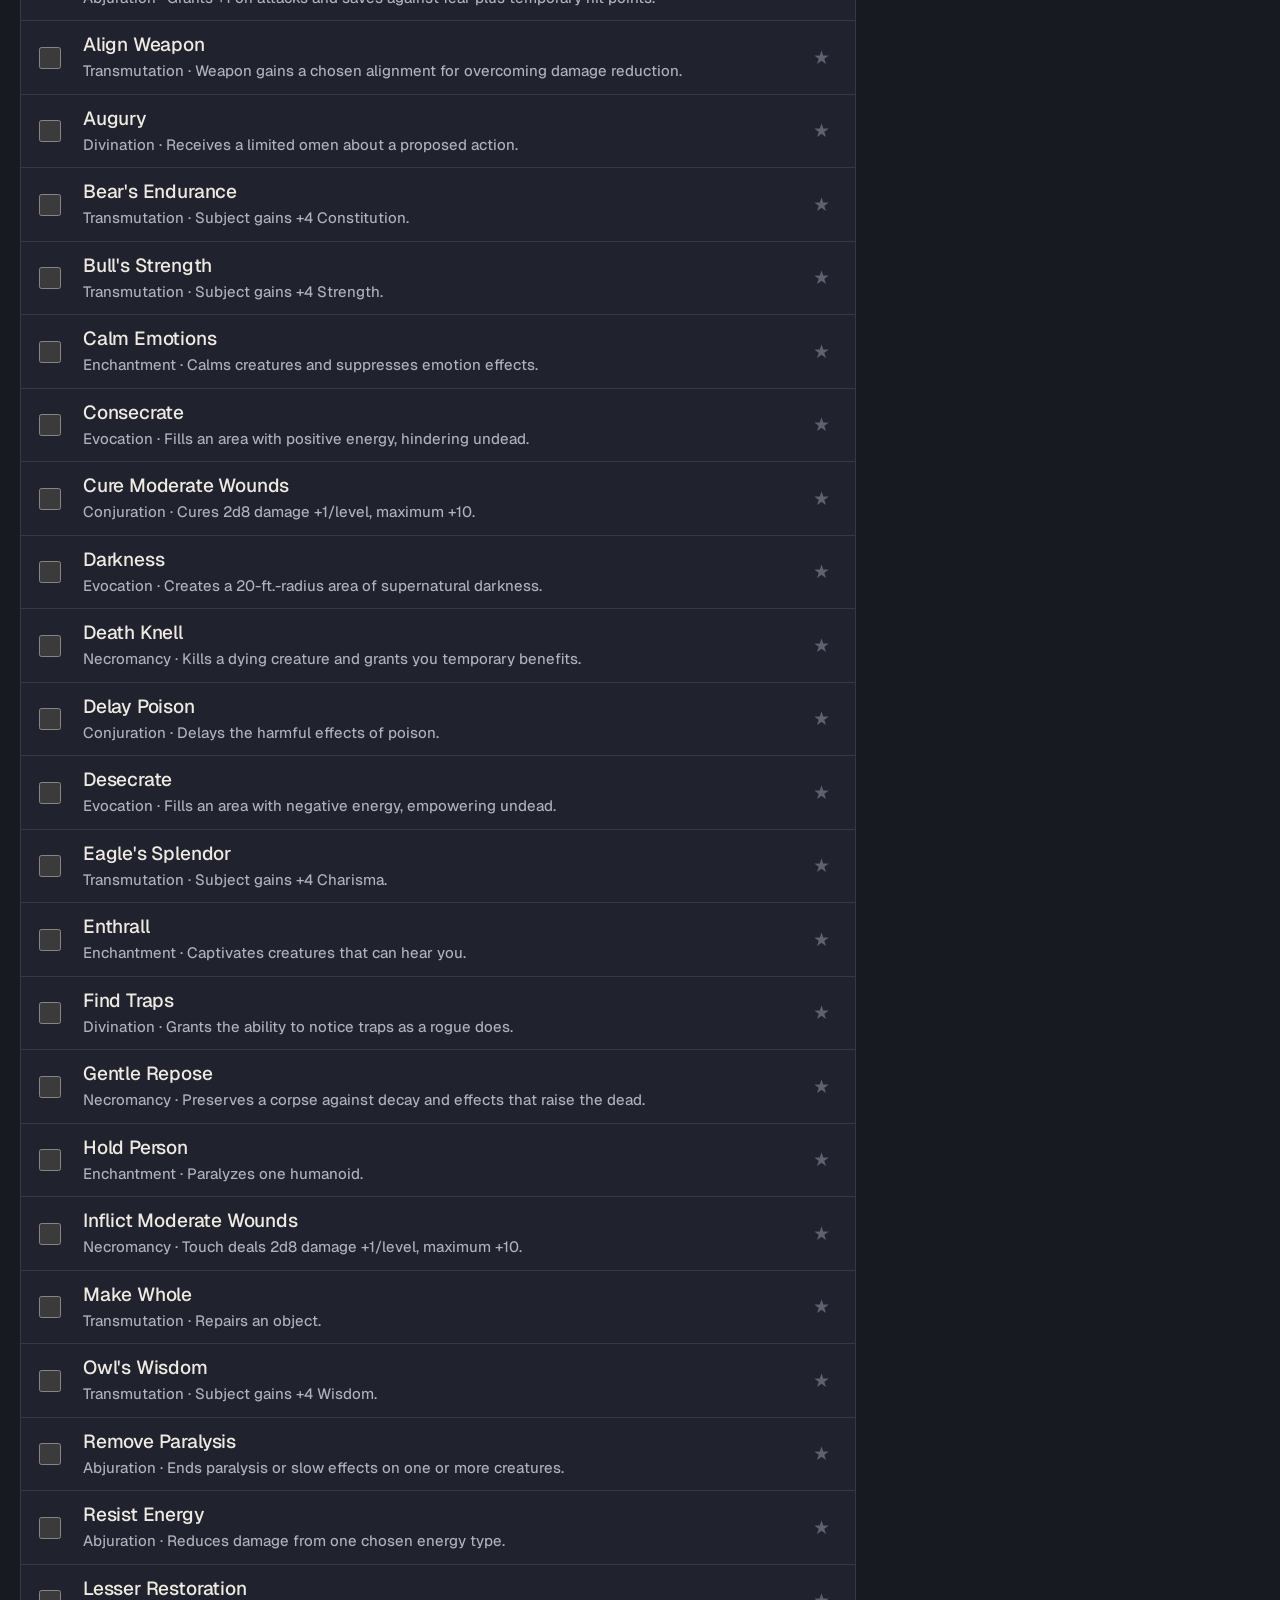
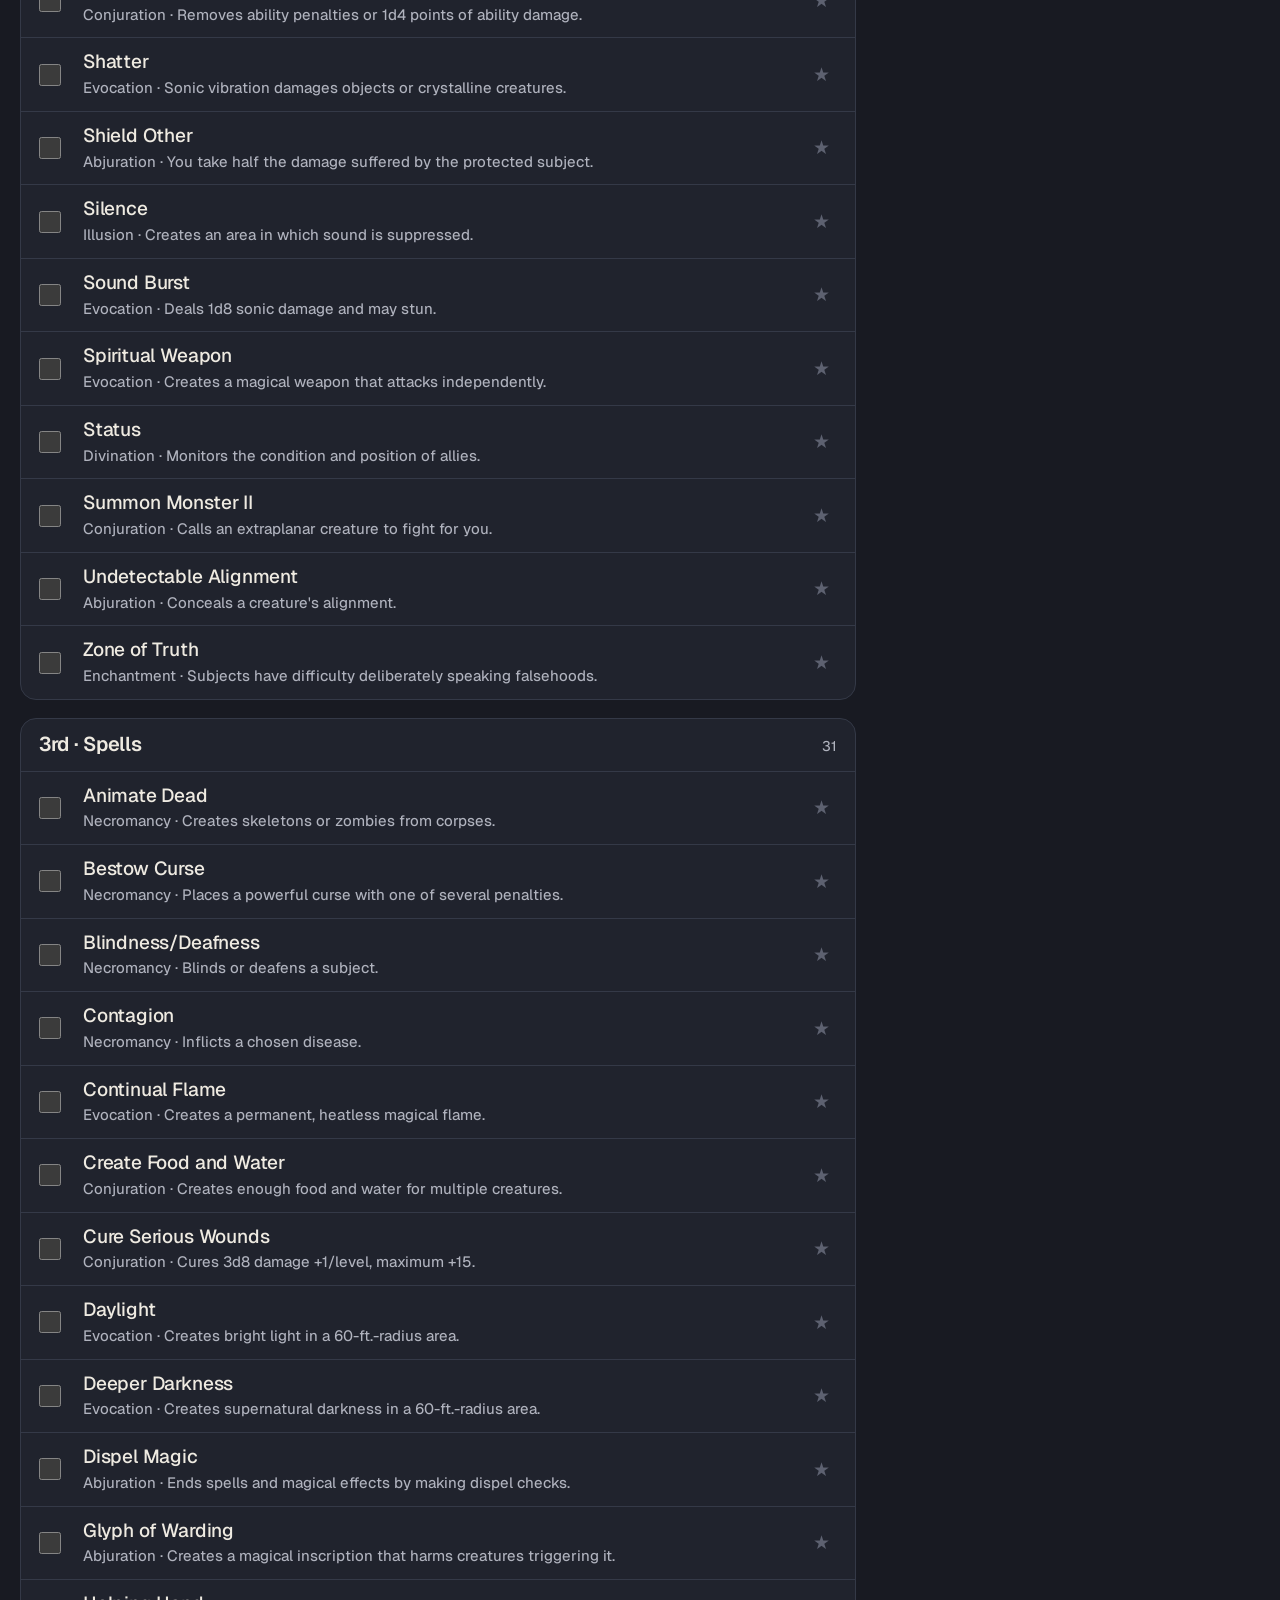
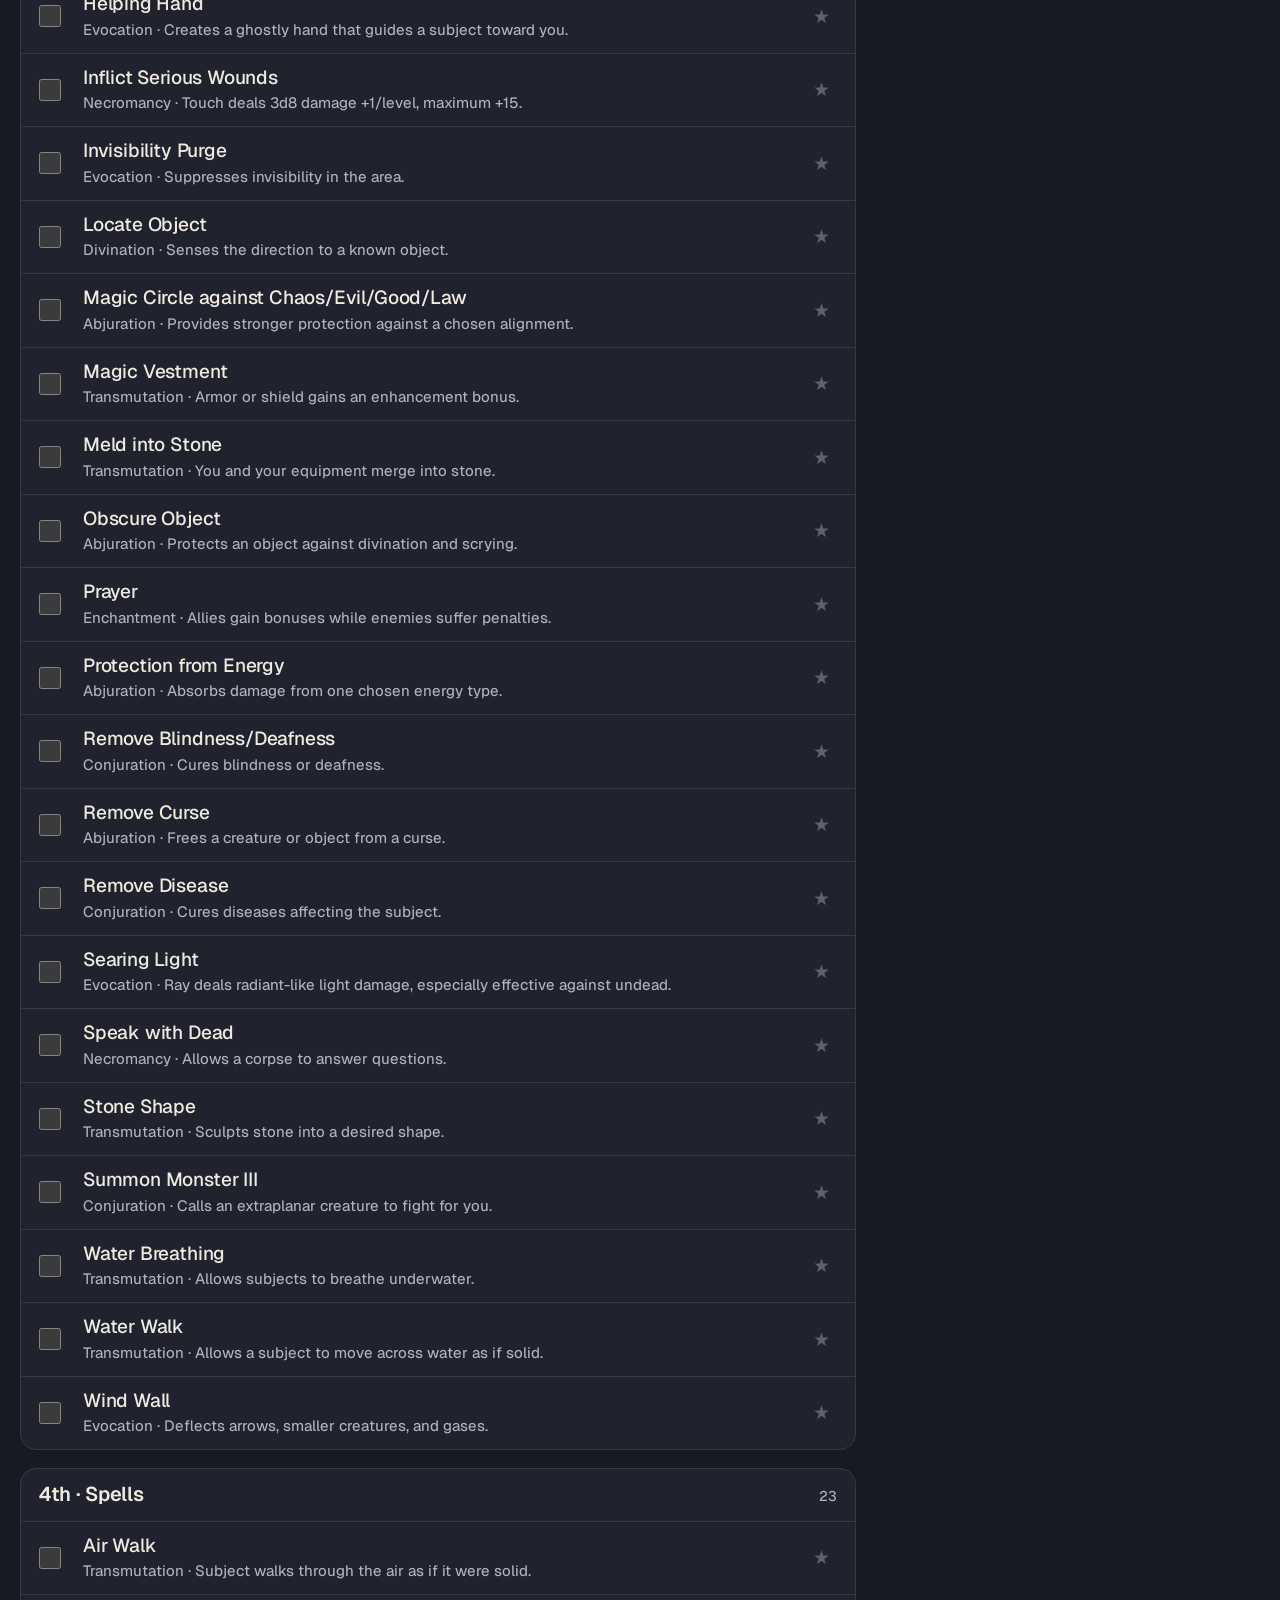
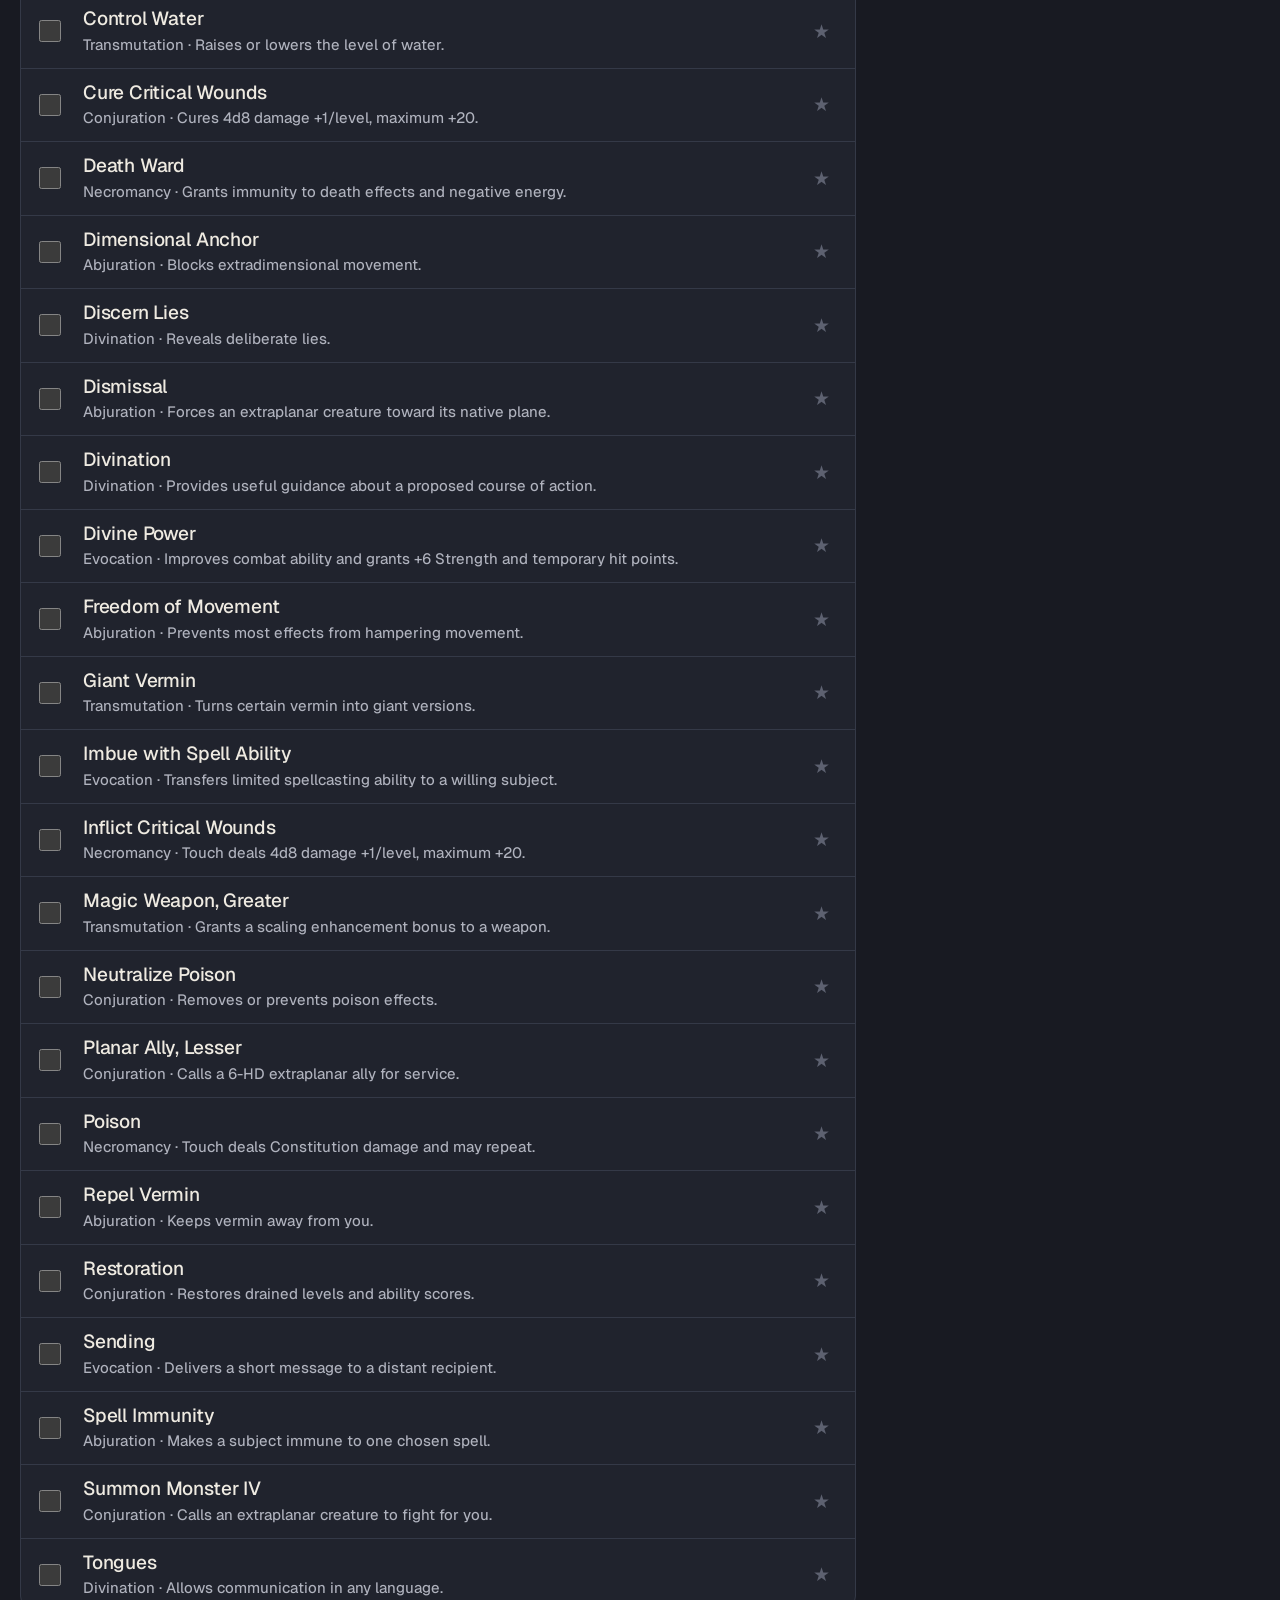
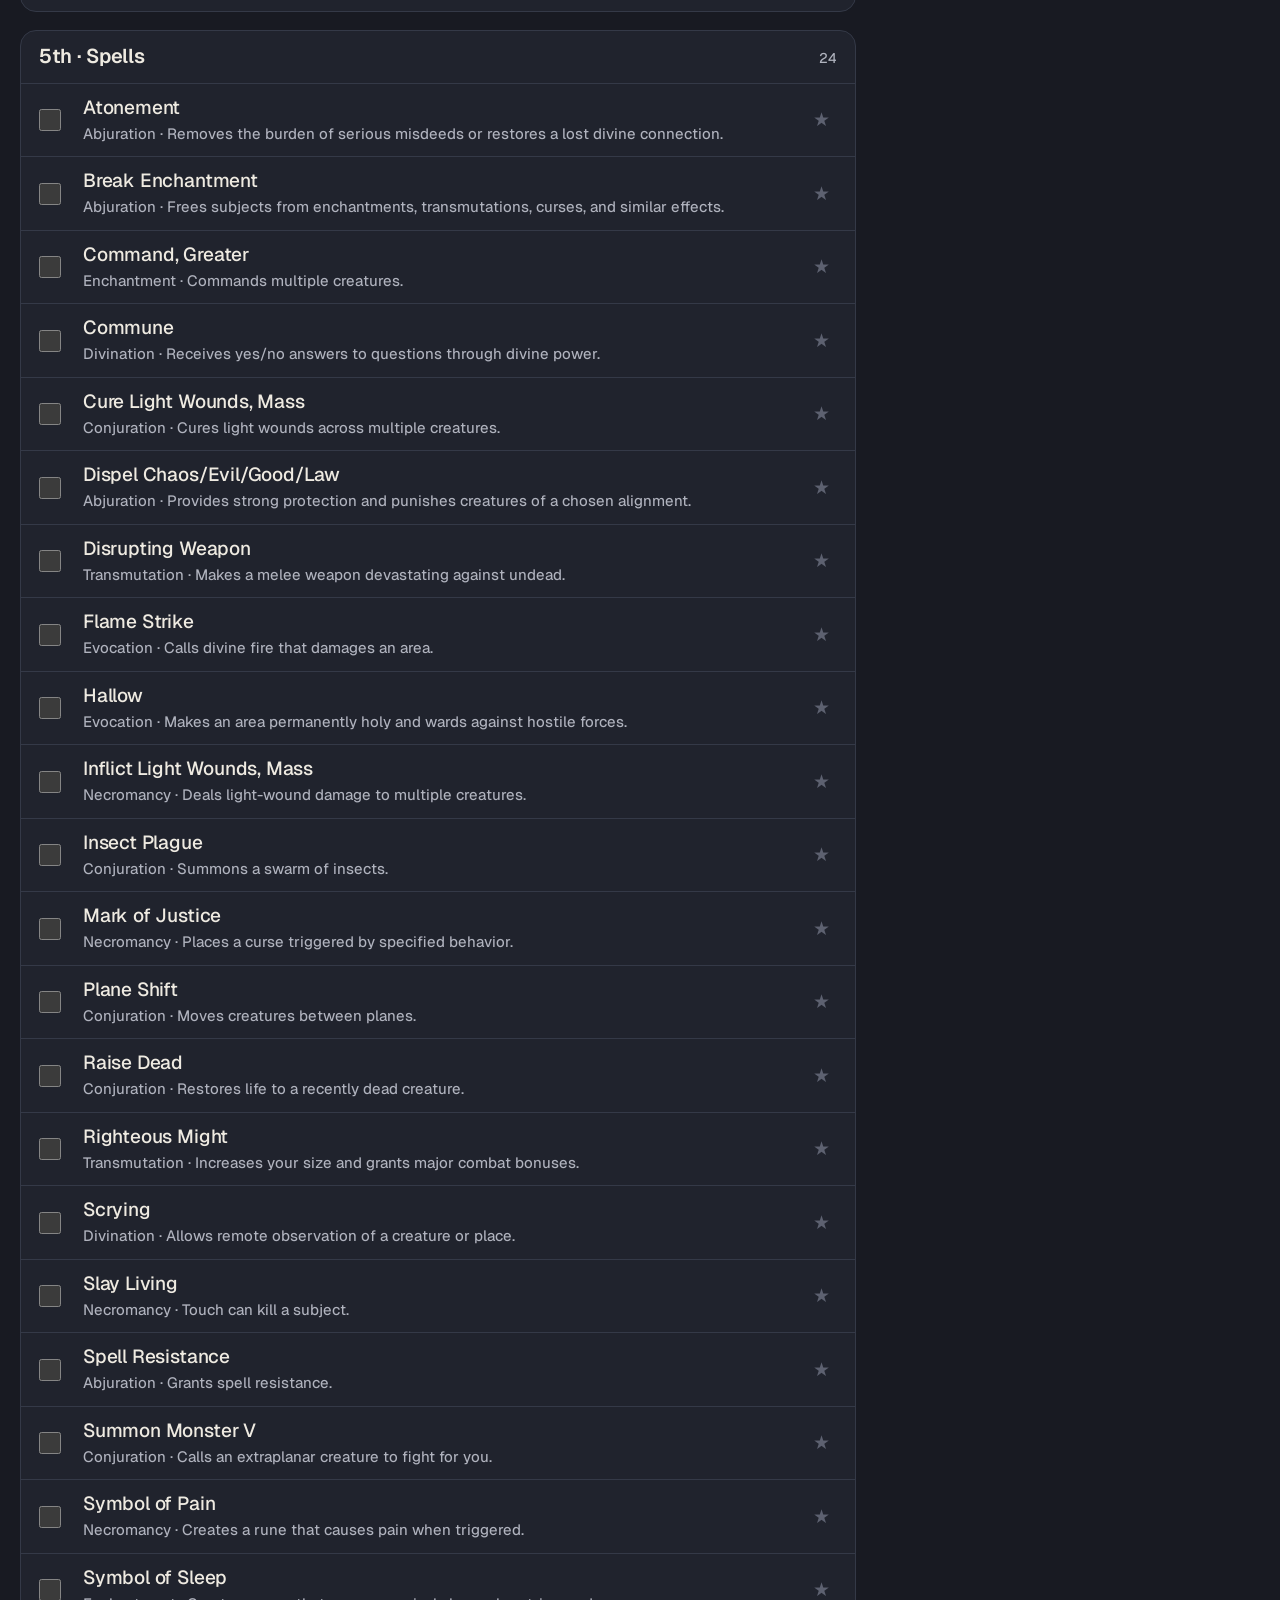
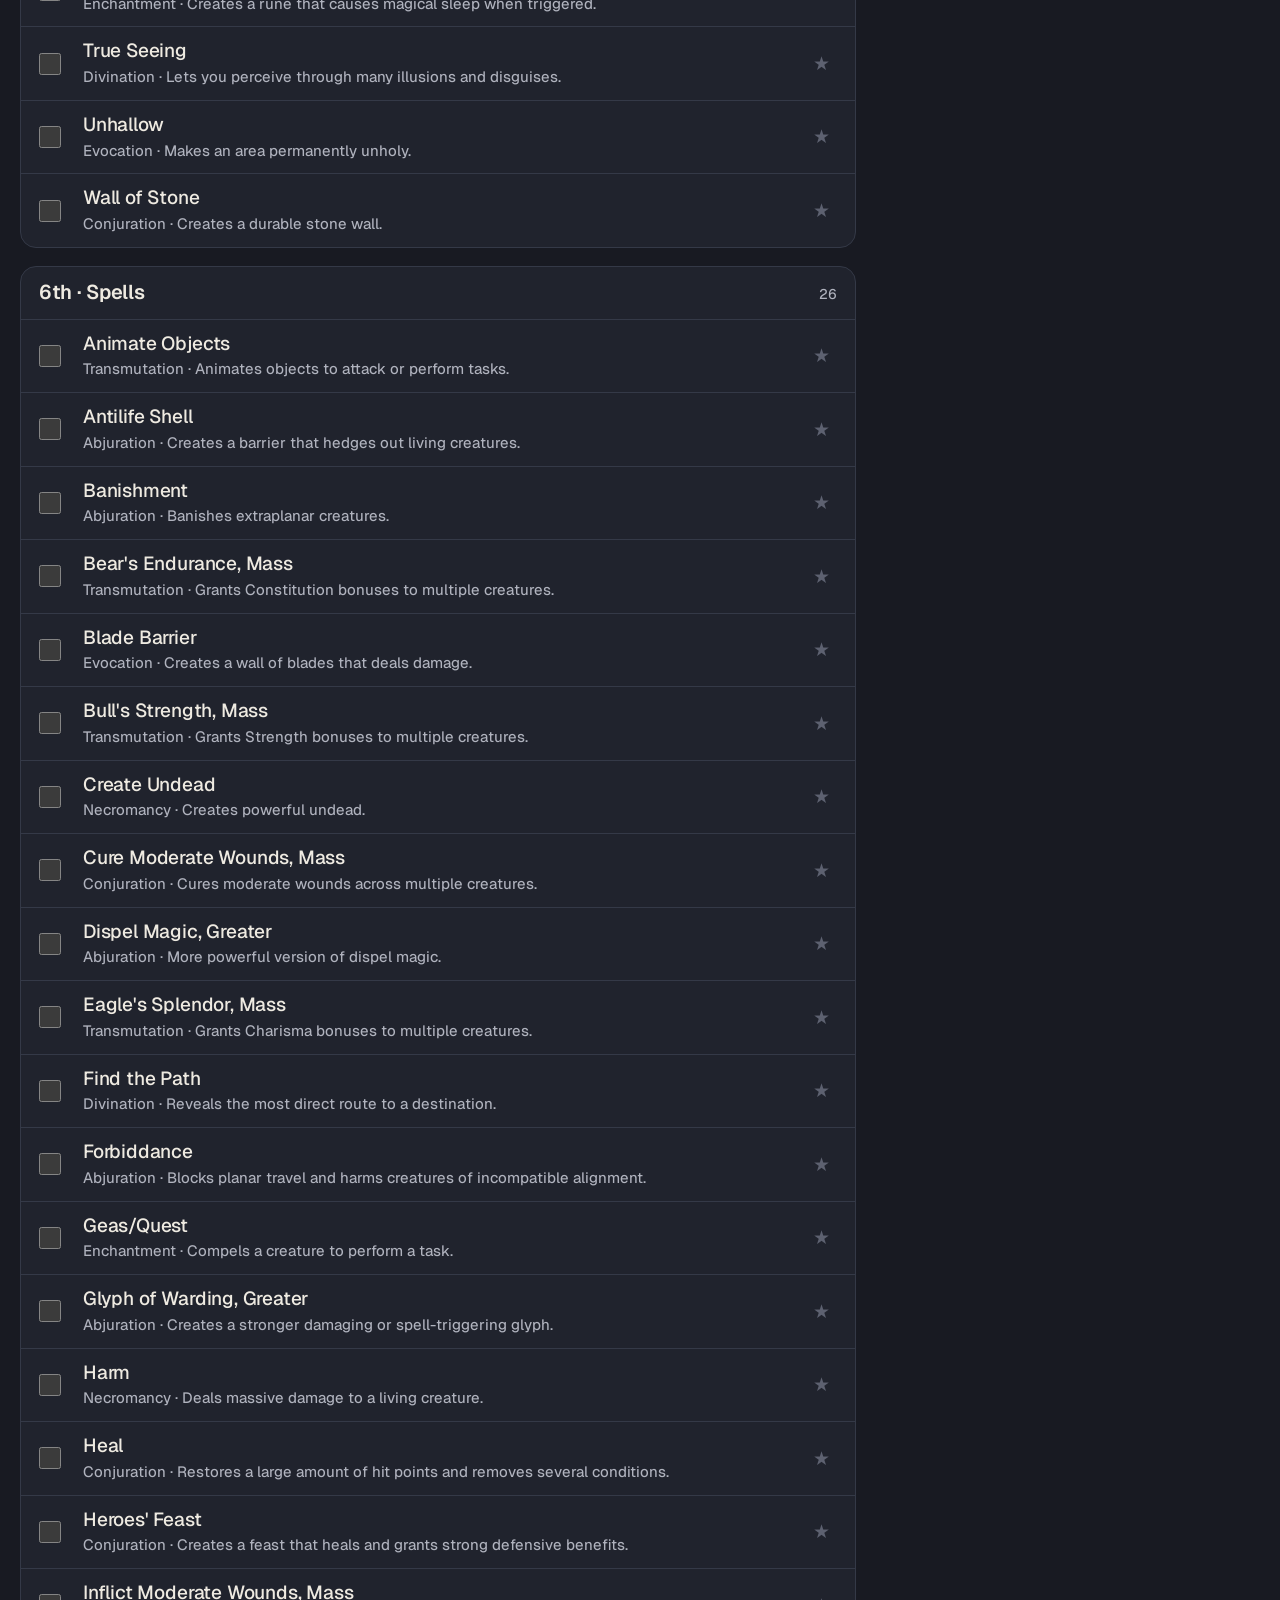
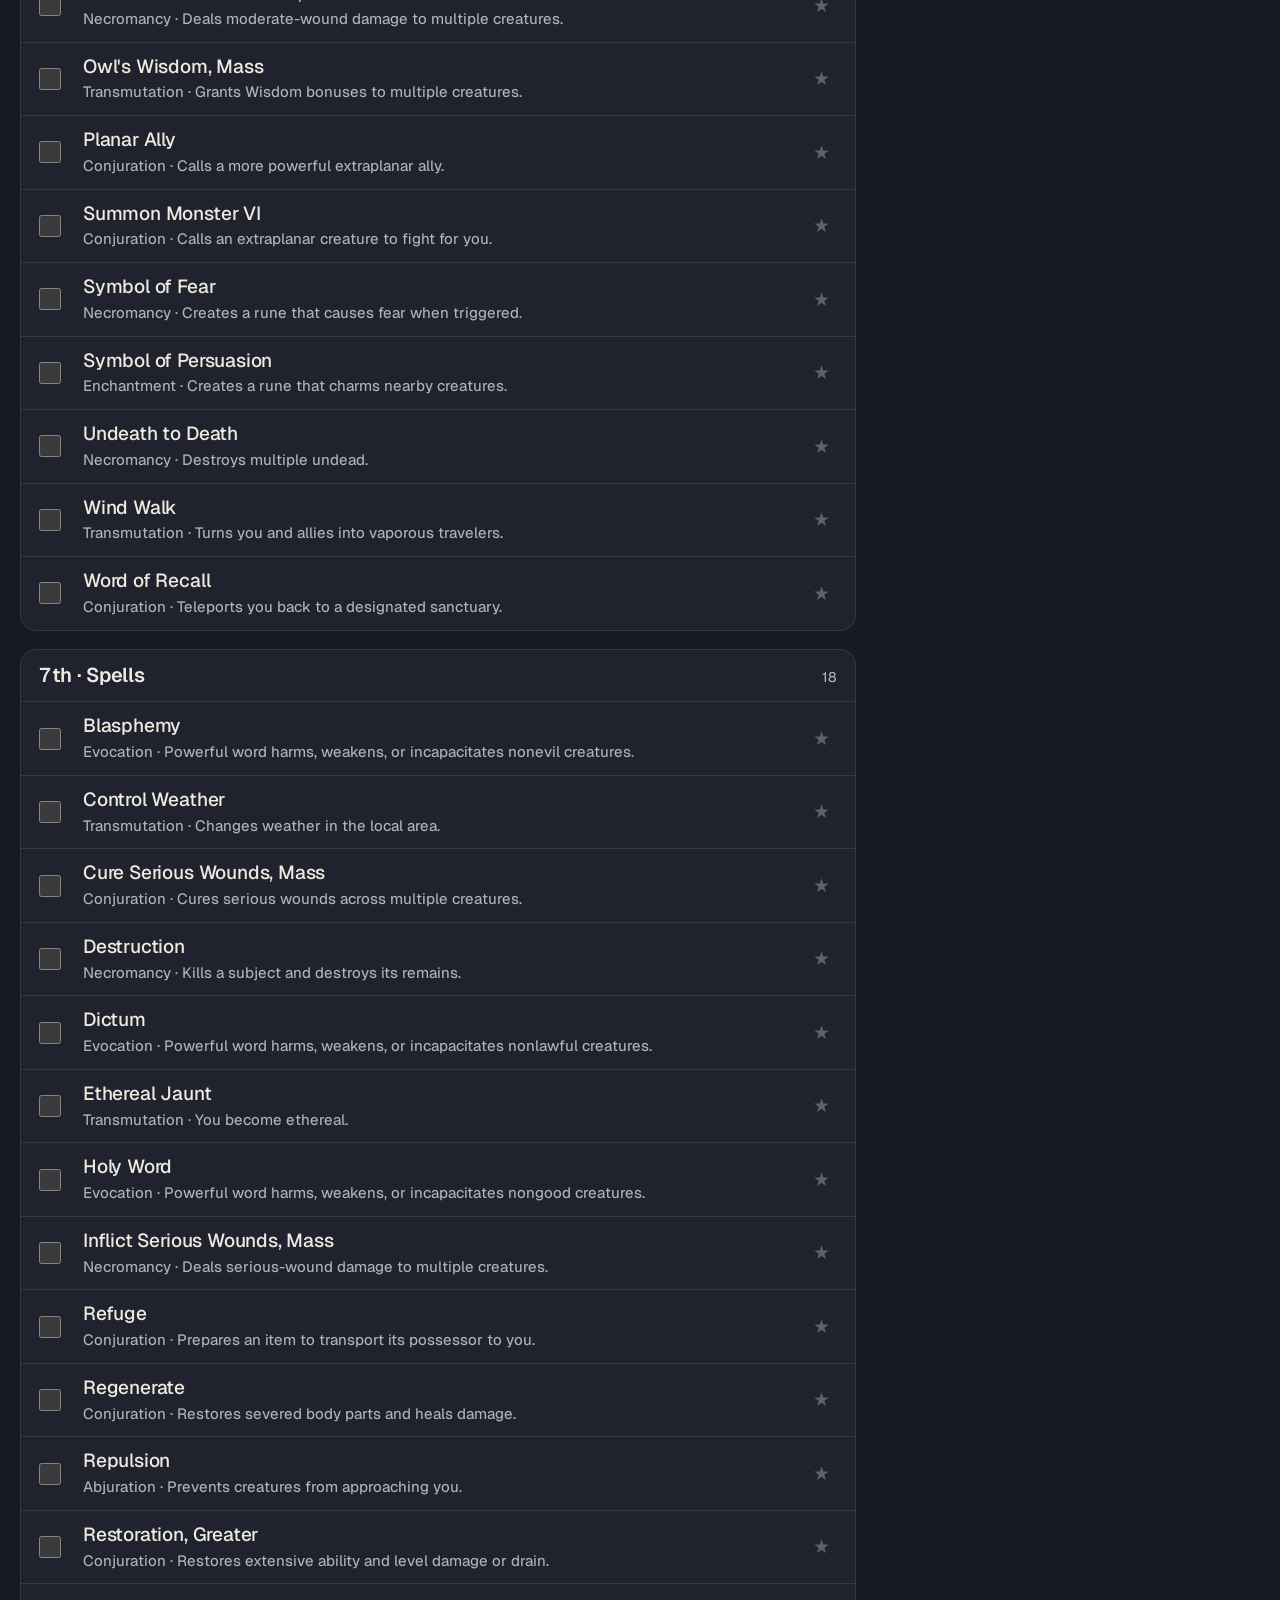
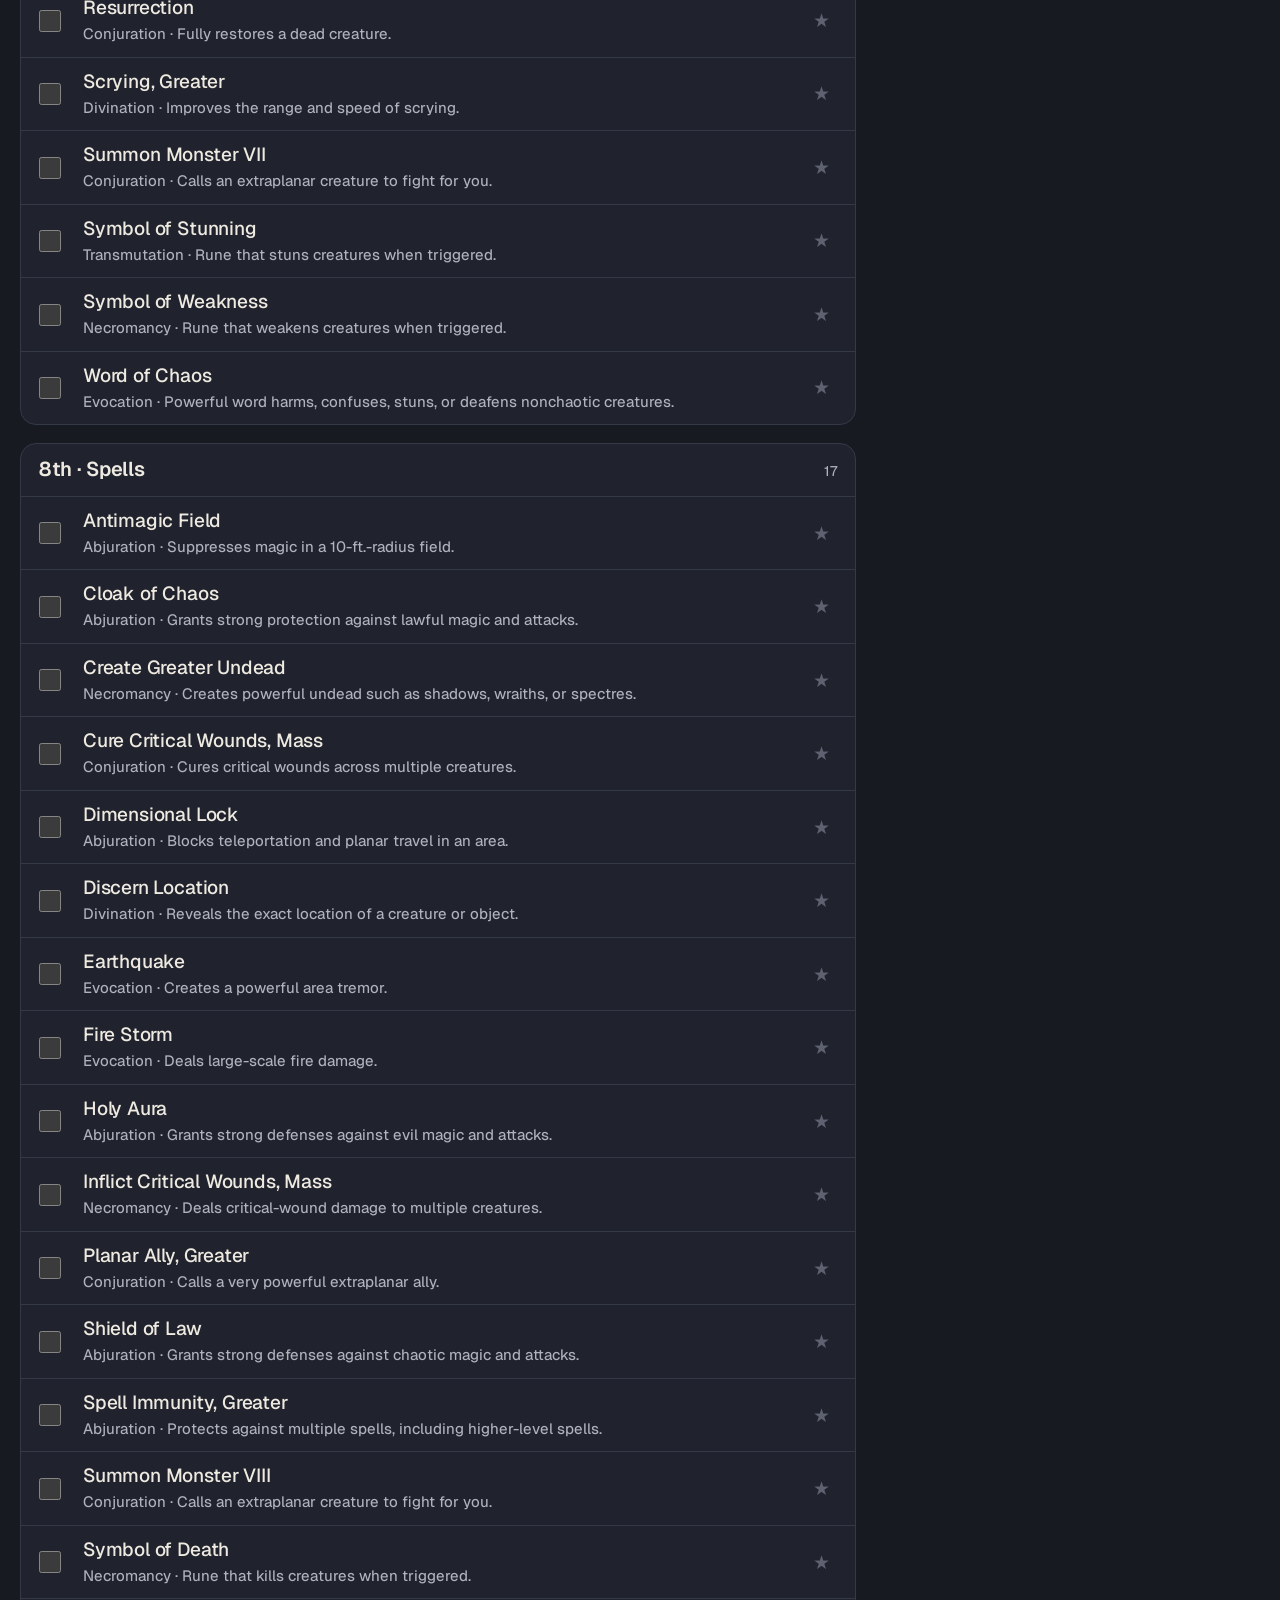
==== commit ab082830: "Let a spell be prepared multiple times with a quantity stepper state.prepared now holds one entry pe" ====
--- a/index.html
+++ b/index.html
@@ -7,7 +7,7 @@
 <title>Caelian Vàel · Cleric Spellbook</title>
 <meta name="description" content="Caelian Vàel's D&D 3.5 Cleric spellbook.">
 <link rel="preconnect" href="https://fonts.googleapis.com"><link rel="preconnect" href="https://fonts.gstatic.com" crossorigin><link rel="stylesheet" href="https://fonts.googleapis.com/css2?family=Geist:wght@400..800&display=swap">
-<link rel="stylesheet" href="css/styles.css?v=20260926-2">
+<link rel="stylesheet" href="css/styles.css?v=20260926-3">
 <style>
 .header-tools{align-items:center;justify-content:center;width:2.5rem;height:2.5rem;padding:0;line-height:1;}
 .settings-icon{display:block;width:1.25rem;height:1.25rem;flex:0 0 auto;fill:currentColor;}
@@ -29,6 +29,6 @@
 <div class="modal" id="modal"><div class="sheet" id="sheet"></div></div>
 <div class="mobile-tools-backdrop" id="mobileToolsBackdrop"></div>
 <section class="mobile-tools-drawer" id="mobileToolsDrawer" aria-label="Character and slot controls" aria-hidden="true"><header><h2>Character &amp; Slots</h2><button class="mobile-close" id="mobileToolsClose" type="button">Close</button></header><div class="today"><h3>Today’s slots</h3><div id="mobileSlots"></div></div><div class="settings"><h3>Character</h3><div class="settingsrow"><label>Cleric level <input id="mobileCharLevel" type="number" min="1" max="20" inputmode="numeric" value="5"></label><label>Wisdom <input id="mobileWis" type="number" min="1" max="60" inputmode="numeric" value="23"></label></div><p class="meta" id="mobileCharacterNote"></p><h3>Innate spells</h3><p class="meta section-note">Racial spell-like abilities, cast like spells.</p><div id="mobileInnateSpells"></div><h3>Domain powers</h3><p class="meta section-note">Granted powers from your Magic and Balance domains.</p><div id="mobileDomainPowers"></div></div></section>
-<script src="js/spells.js?v=20260926-2"></script>
-<script src="js/app.js?v=20260926-2"></script>
+<script src="js/spells.js?v=20260926-3"></script>
+<script src="js/app.js?v=20260926-3"></script>
 </body></html>
--- a/css/styles.css
+++ b/css/styles.css
@@ -237,3 +237,12 @@
 .action.secondary{font-weight:500}
 .settings .innate-card h3,.today .innate-card h3,section .innate-card h3{margin:0;padding:0;border:0}
 .settings .innate-card .meta{margin-top:0}
+/* Prepared-copies stepper */
+.qty{display:inline-flex;align-items:center;gap:2px;border:1px solid var(--gold-line);border-radius:999px;padding:2px;background:var(--gold-soft)}
+.qty-btn{width:34px;height:34px;display:grid;place-items:center;border:0;border-radius:999px;background:transparent;color:var(--gold-ink);font-size:19px;line-height:1;cursor:pointer}
+.qty-btn:hover:not(:disabled){background:var(--surface-2)}
+.qty-btn:disabled{color:var(--muted);opacity:.45;cursor:default}
+.qty-n{min-width:30px;text-align:center;font-weight:600;font-variant-numeric:tabular-nums;color:var(--gold-ink)}
+.spellrow.has-qty{grid-template-columns:28px minmax(0,1fr) auto 40px}
+.qty-badge{display:inline-block;margin-left:6px;padding:0 7px;border-radius:999px;background:var(--gold-soft);border:1px solid var(--gold-line);color:var(--gold-ink);font-size:13px;font-weight:600;vertical-align:1px}
+@media (max-width:420px){.spellrow.has-qty{grid-template-columns:minmax(0,1fr) auto 36px}.spellrow.has-qty>div:first-child{display:none}.qty-btn{width:30px;height:30px}.qty-n{min-width:24px}}
